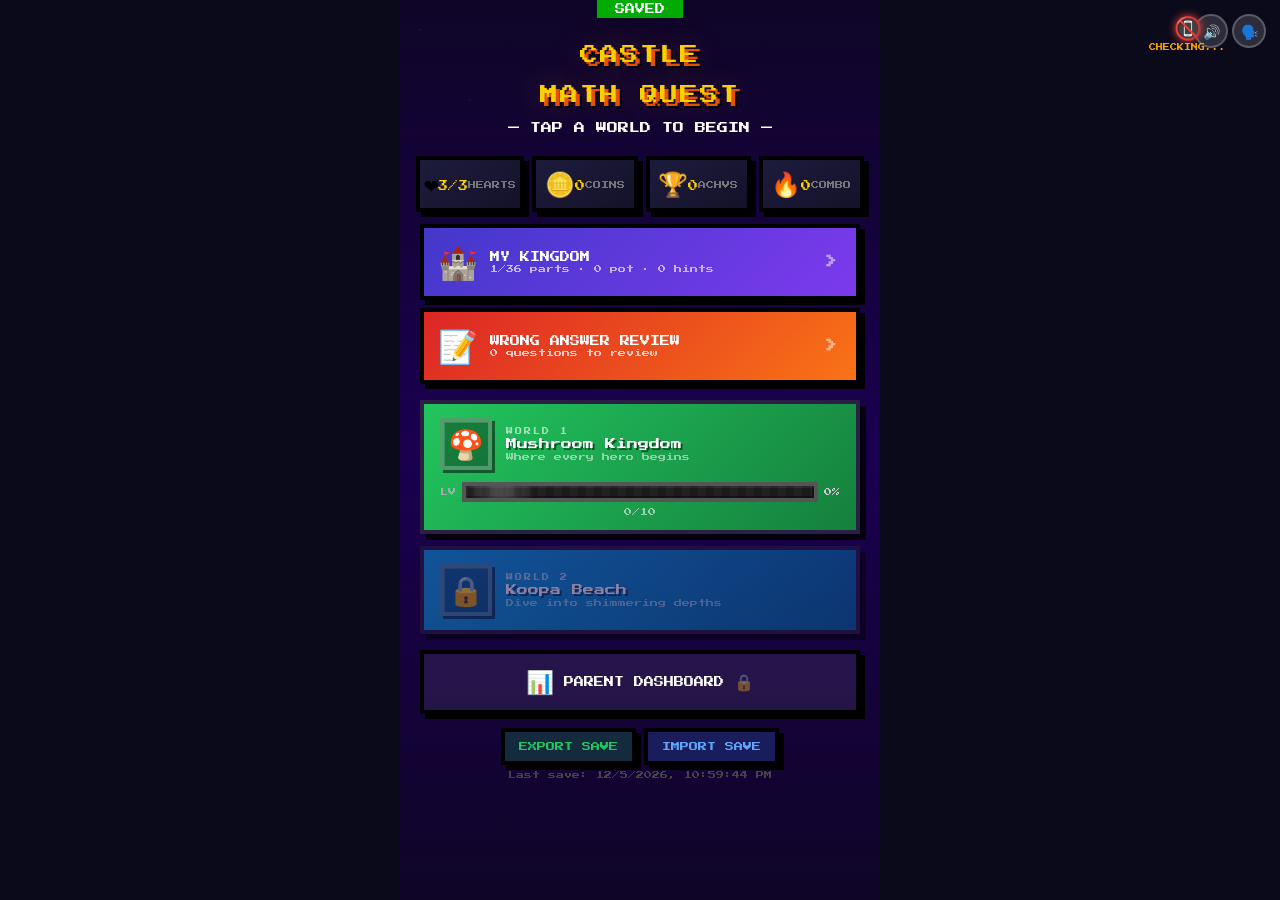
==== index_bundled.html @ dafb64fa "Add files via upload" ====
<!DOCTYPE html>
<html lang="en">
<head>
<meta charset="UTF-8">
<meta name="viewport" content="width=device-width,initial-scale=1.0,maximum-scale=1.0,user-scalable=no">
<title>Castle Math Quest</title>
<link rel="preconnect" href="https://fonts.googleapis.com">
<link rel="preconnect" href="https://fonts.gstatic.com" crossorigin>
<link href="https://fonts.googleapis.com/css2?family=Press+Start+2P&display=swap" rel="stylesheet">
<style>
*,*::before,*::after{box-sizing:border-box;margin:0;padding:0}
:root{--gold:#FBD000;--red:#E52521;--green:#43B047;--blue:#3B82F6;--purple:#7C3AED;--px:'Press Start 2P','Courier New',Courier,monospace;}
*{-webkit-font-smoothing:none;-moz-osx-font-smoothing:unset;font-smooth:never;text-rendering:optimizeSpeed;}
html,body{width:100%;height:100%;overflow:hidden;background:#0a0a1a;font-family:var(--px);}
#app{width:100%;height:100%;max-width:480px;margin:0 auto;position:relative;overflow:hidden;background:#0a0a1a;}
@keyframes titleGlow{0%,100%{text-shadow:3px 3px 0 #E65100,5px 5px 0 #000,0 0 20px rgba(251,208,0,.2)}50%{text-shadow:3px 3px 0 #E65100,5px 5px 0 #000,0 0 40px rgba(251,208,0,.5)}}
.scr{display:none;position:absolute;inset:0;flex-direction:column;overflow-y:auto;overflow-x:hidden;transition:opacity .25s ease;}
.scr.on{display:flex;animation:fadeIn .25s ease;}
@keyframes fadeIn{from{opacity:0;transform:translateY(6px)}to{opacity:1;transform:translateY(0)}}
.pb{cursor:pointer;border:3px solid #000;box-shadow:4px 4px 0 #000;transition:transform .07s,box-shadow .07s,filter .15s;user-select:none;outline:none;-webkit-tap-highlight-color:transparent;display:inline-flex;align-items:center;justify-content:center;border-radius:4px;}
.pb:hover{filter:brightness(1.15);}
.pb:active{transform:translate(3px,3px);box-shadow:1px 1px 0 #000;filter:brightness(0.9);}
.wb0{background:linear-gradient(180deg,#56A8E5 0%,#7EC8A4 45%,#4DB36A 70%,#2E7D32 100%);}
.wb1{background:linear-gradient(180deg,#0077B6 0%,#00B4D8 40%,#48CAE4 65%,#1A5276 100%);}
.wb2{background:linear-gradient(180deg,#1a0000 0%,#7B0E00 35%,#CC3300 60%,#FF6600 85%,#1a0a00 100%);}
.wb3{background:linear-gradient(180deg,#E0F4FF 0%,#B3D9FF 40%,#8EC6FF 70%,#1A3A5C 100%);}
.wb4{background:linear-gradient(180deg,#F0F9FF 0%,#87CEEB 30%,#E0F4FF 60%,#B3D9FF 85%,#2A6A9A 100%);}
.wb5{background:linear-gradient(180deg,#050010 0%,#1a0050 30%,#3d0080 60%,#0d0020 100%);}
.wb6{background:linear-gradient(180deg,#001a00 0%,#003300 40%,#005500 70%,#001a00 100%);}
.wb7{background:linear-gradient(180deg,#1a0a00 0%,#3d1500 40%,#7a3000 70%,#1a0a00 100%);}
.wb8{background:linear-gradient(180deg,#00001a 0%,#000033 40%,#000066 70%,#00001a 100%);}
.wb-dark{background:linear-gradient(180deg,#0F0527,#1a0050,#0F0527);}
.wb-dark::before{content:'';position:absolute;inset:0;background-image:radial-gradient(1px 1px at 20px 30px,rgba(255,255,255,.15),transparent),radial-gradient(1px 1px at 40px 70px,rgba(255,255,255,.1),transparent),radial-gradient(1px 1px at 50px 160px,rgba(255,255,255,.12),transparent),radial-gradient(1px 1px at 90px 40px,rgba(255,255,255,.08),transparent),radial-gradient(1px 1px at 130px 80px,rgba(255,255,255,.1),transparent),radial-gradient(1px 1px at 160px 120px,rgba(255,255,255,.15),transparent),radial-gradient(2px 2px at 70px 100px,rgba(251,208,0,.08),transparent);pointer-events:none;z-index:0;}
.wb-boss{background:linear-gradient(180deg,#0d0000,#3d0000,#7a0000,#0d0000);animation:bossPulse 1.5s ease-in-out infinite;}
@keyframes bossPulse{0%,100%{box-shadow:inset 0 0 60px rgba(200,0,0,.15)}50%{box-shadow:inset 0 0 120px rgba(255,0,0,.35),inset 0 0 200px rgba(100,0,0,.2)}}
@keyframes bossShake{0%,100%{transform:translateX(0)}25%{transform:translateX(-4px) translateY(2px)}50%{transform:translateX(4px) translateY(-2px)}75%{transform:translateX(-2px) translateY(1px)}}
@keyframes bossHitRecoil{0%{transform:translateX(0) scale(1);filter:drop-shadow(3px 3px 0 #000)}15%{transform:translateX(-18px) scale(1.15);filter:drop-shadow(3px 3px 0 #000) brightness(3)}40%{transform:translateX(10px) scale(.9);filter:drop-shadow(3px 3px 0 #000) brightness(1.5)}60%{transform:translateX(-4px) scale(1.05);filter:drop-shadow(3px 3px 0 #000)}100%{transform:translateX(0) scale(1);filter:drop-shadow(3px 3px 0 #000)}}
@keyframes bossHitFlash{0%{background:rgba(255,60,60,.7)}100%{background:transparent}}
@keyframes bossDefeated{0%{transform:scale(1) rotate(0);opacity:1}30%{transform:scale(1.3) rotate(-10deg);opacity:1;filter:brightness(3)}60%{transform:scale(0.6) rotate(20deg);opacity:.6}100%{transform:scale(0) rotate(60deg);opacity:0}}
@keyframes bossExplode{0%{transform:scale(1);opacity:1}50%{transform:scale(2);opacity:.5}100%{transform:scale(3);opacity:0}}
.hud{background:linear-gradient(180deg,rgba(0,0,0,.97),rgba(0,0,0,.9));border-bottom:3px solid rgba(255,255,255,.1);padding:12px 16px;display:flex;align-items:center;gap:10px;flex-shrink:0;position:sticky;top:0;z-index:100;backdrop-filter:blur(8px);box-shadow:0 4px 16px rgba(0,0,0,.5);}
.coin-orb{width:22px;height:22px;border-radius:50%;flex-shrink:0;background:radial-gradient(circle at 35% 35%,#FFE57A,#FBD000 60%,#E65100);border:2px solid #E65100;box-shadow:2px 2px 0 #000,0 0 8px rgba(251,208,0,.3);}
.q-card{background:linear-gradient(145deg,#FFD54F,#FBD000,#F9A825);border:4px solid #E65100;box-shadow:6px 6px 0 #000,inset 3px 3px 0 rgba(255,255,255,.4),0 0 20px rgba(251,208,0,.15);border-radius:12px;padding:20px 16px;position:relative;width:100%;transition:transform .2s,opacity .2s;}
.q-card.card-enter{animation:cardIn .25s ease;}
@keyframes cardIn{from{opacity:0;transform:scale(.9) translateY(10px)}to{opacity:1;transform:scale(1) translateY(0)}}
.choice-btn{border-radius:10px;border:3px solid #000;box-shadow:5px 5px 0 #000;font-family:var(--px);font-size:16px;color:#fff;text-shadow:2px 2px 0 rgba(0,0,0,.5);padding:18px 8px;cursor:pointer;transition:transform .07s,box-shadow .07s,filter .15s,opacity .15s;-webkit-tap-highlight-color:transparent;outline:none;width:100%;opacity:0;animation:choiceIn .2s ease forwards;}
@keyframes choiceIn{from{opacity:0;transform:translateY(8px)}to{opacity:1;transform:translateY(0)}}
.choice-btn:hover{filter:brightness(1.15);}
.choice-btn:active{transform:translate(3px,3px);box-shadow:2px 2px 0 #000;}
.choice-btn.ok{background:#43B047!important;border-color:#2E7D32!important;}
.choice-btn.ng{background:#E52521!important;border-color:#B71C1C!important;}
.choice-btn.hint-out{opacity:.25;pointer-events:none;}
.prog-track{height:16px;background:#222;border:3px solid #444;border-radius:3px;overflow:hidden;}
.prog-fill{height:100%;background:linear-gradient(90deg,#FBD000,#FFD54F);transition:width .4s ease;}
.lv-card{border-radius:14px;padding:14px 8px;border:3px solid rgba(0,0,0,.4);box-shadow:4px 4px 0 rgba(0,0,0,.7),inset 1px 1px 0 rgba(255,255,255,.08);cursor:pointer;display:flex;flex-direction:column;align-items:center;text-align:center;gap:5px;min-height:120px;justify-content:center;transition:transform .08s,box-shadow .08s,filter .15s;user-select:none;-webkit-tap-highlight-color:transparent;}
.lv-card:hover:not(.lv-locked){filter:brightness(1.1);}
.lv-card:active:not(.lv-locked){transform:translate(3px,3px);box-shadow:1px 1px 0 rgba(0,0,0,.7);}
.lv-card.lv-locked{cursor:default;opacity:.5;}
.lv-card.lv-current{animation:pulse-lv 1.1s ease-in-out infinite;}
@keyframes pulse-lv{0%,100%{box-shadow:4px 4px 0 rgba(0,0,0,.7)}50%{box-shadow:4px 4px 0 rgba(0,0,0,.7),0 0 0 5px rgba(255,255,255,.25)}}
.toast{position:fixed;bottom:100px;left:50%;transform:translateX(-50%) translateY(16px);background:rgba(10,10,30,.95);color:var(--gold);font-size:12px;padding:10px 18px;border-radius:10px;border:2px solid var(--gold);box-shadow:4px 4px 0 rgba(0,0,0,.5),0 0 16px rgba(251,208,0,.1);opacity:0;transition:opacity .2s,transform .2s;z-index:500;text-align:center;max-width:300px;white-space:pre-line;pointer-events:none;backdrop-filter:blur(8px);}
.toast.show{opacity:1;transform:translateX(-50%) translateY(0);}
@keyframes cpop{0%{opacity:1;transform:translateY(0) scale(.5)}60%{opacity:1;transform:translateY(-36px) scale(1.2)}100%{opacity:0;transform:translateY(-64px) scale(.8)}}
.cpop{position:fixed;pointer-events:none;z-index:600;font-family:var(--px);font-size:14px;color:var(--gold);text-shadow:2px 2px 0 #000;animation:cpop .9s ease-out forwards;}
@keyframes bounce{0%,100%{transform:translateY(0)}50%{transform:translateY(-8px)}}
@keyframes blink{0%,100%{opacity:1}50%{opacity:0}}
@keyframes spin{to{transform:rotate(360deg)}}
@keyframes fadeUp{from{opacity:0;transform:translateY(12px)}to{opacity:1;transform:translateY(0)}}
@keyframes conffall{0%{transform:translate(0,0) rotate(0);opacity:1}100%{transform:translate(var(--dx),var(--dy)) rotate(var(--rot));opacity:0}}
.confetti{position:fixed;pointer-events:none;z-index:700;font-size:20px;animation:conffall 1.6s ease-out forwards;}
.bounce{animation:bounce 1s ease-in-out infinite;}
.blink{animation:blink 1s step-start infinite;}
.num-display{font-size:20px;color:#1e1b4b;font-family:var(--px);background:#fff;border-radius:7px;padding:7px 13px;border:3px solid #e0e7ff;box-shadow:inset 2px 2px 0 rgba(0,0,0,.07);display:inline-block;min-width:44px;text-align:center;}
.op-sign{font-size:20px;color:#7c3aed;font-family:var(--px);}
.eq-row{display:flex;align-items:center;justify-content:center;gap:8px;flex-wrap:wrap;}
.blank-box{font-size:20px;color:#a855f7;font-family:var(--px);background:#f3e8ff;border-radius:7px;padding:7px 13px;border:3px dashed #a855f7;display:inline-block;min-width:54px;text-align:center;}
#fire-overlay{position:fixed;inset:0;pointer-events:none;z-index:6;overflow:hidden;}
.fp{position:absolute;font-size:var(--sz);animation:fire-rise var(--dur) ease-out var(--del) infinite;pointer-events:none;}
@keyframes fire-rise{0%{transform:translateY(0) scale(1);opacity:.9}100%{transform:translateY(-60px) scale(.3);opacity:0}}
@keyframes ach-glow{0%,100%{box-shadow:0 8px 32px rgba(0,0,0,.5),0 0 20px var(--ac)}50%{box-shadow:0 8px 32px rgba(0,0,0,.5),0 0 45px var(--ac)}}
.ach-card{display:flex;align-items:center;gap:14px;padding:16px;border-radius:16px;border:3px solid var(--ac);animation:ach-glow 1.2s ease-in-out infinite;backdrop-filter:blur(4px);}
.sheet{background:linear-gradient(180deg,#1a1a2e,#0f0f1e);border-radius:22px 22px 0 0;border-top:3px solid #4f46e5;position:fixed;bottom:0;left:50%;transform:translateX(-50%);width:100%;max-width:480px;z-index:400;box-shadow:0 -8px 32px rgba(0,0,0,.8),0 0 60px rgba(79,70,229,.1);transition:transform .3s ease;max-height:82vh;display:flex;flex-direction:column;}
.sheet.off{transform:translateX(-50%) translateY(100%);}
.overlay{position:fixed;inset:0;background:rgba(0,0,0,.6);z-index:399;display:none;}
.overlay.on{display:block;}
::-webkit-scrollbar{width:4px}::-webkit-scrollbar-thumb{background:rgba(255,255,255,.15);border-radius:2px}
.topic-toggle{width:48px;height:26px;border-radius:13px;position:relative;cursor:pointer;transition:background .2s;flex-shrink:0;}
.topic-toggle-knob{width:22px;height:22px;background:#fff;border-radius:50%;position:absolute;top:2px;transition:left .2s;box-shadow:0 1px 4px rgba(0,0,0,.3);}
.shop-item{background:rgba(255,255,255,.04);border:2px solid #333;border-radius:14px;padding:14px 10px;display:flex;flex-direction:column;align-items:center;text-align:center;gap:6px;cursor:pointer;transition:border-color .15s,box-shadow .2s,transform .1s;}
.shop-item:hover{border-color:#FBD000;box-shadow:0 0 12px rgba(251,208,0,.15);transform:translateY(-2px);}
.shop-item.owned{border-color:#22c55e;background:rgba(34,197,94,.08);box-shadow:0 0 8px rgba(34,197,94,.15);}
.shop-item.shop-epic{border-color:rgba(168,85,247,.4);box-shadow:0 0 12px rgba(168,85,247,.2);}
.shop-item.shop-epic:hover{border-color:#a855f7;box-shadow:0 0 20px rgba(168,85,247,.35),0 0 40px rgba(168,85,247,.1);}
.shop-item.shop-legendary{border-color:rgba(251,191,36,.4);box-shadow:0 0 12px rgba(251,191,36,.2);animation:legendaryGlow 2s ease-in-out infinite;}
.shop-item.shop-legendary:hover{border-color:#fbbf24;box-shadow:0 0 24px rgba(251,191,36,.4),0 0 48px rgba(251,191,36,.15);}
@keyframes legendaryGlow{0%,100%{box-shadow:0 0 12px rgba(251,191,36,.2)}50%{box-shadow:0 0 20px rgba(251,191,36,.35),0 0 40px rgba(251,191,36,.1)}}
.regen-pill{display:inline-flex;align-items:center;gap:4px;background:rgba(239,68,68,.2);border:2px solid #f87171;border-radius:20px;padding:3px 8px;font-size:10px;color:#f87171;}
#practice-modal{position:fixed;inset:0;z-index:800;display:none;align-items:center;justify-content:center;padding:16px;background:rgba(0,0,0,.85);}
#practice-modal.on{display:flex;}
#practice-box{background:linear-gradient(180deg,#1a1a2e,#0f0f1e);border:3px solid #4f46e5;border-radius:20px;width:100%;max-width:440px;max-height:90vh;overflow-y:auto;padding:20px;}
/* Castle grid */
.castle-row{display:flex;width:100%;}
.castle-cell{display:flex;align-items:center;justify-content:center;font-size:1.1rem;border-right:1px solid rgba(0,0,0,.3);border-bottom:1px solid rgba(0,0,0,.3);position:relative;overflow:hidden;transition:background .4s,opacity .4s;}
/* ===== SUPER MARIO 3 PIXEL ART OVERHAUL ===== */
canvas{image-rendering:pixelated;image-rendering:crisp-edges;}
/* ALL corners SQUARE - no rounded anything */
.pb,.choice-btn,.lv-card,.toast,.sheet,.shop-item,.ach-card,.prog-track,.prog-fill,
#practice-box,.regen-pill,.hint-btn,.crystal-btn,.cq-input,.cq-select,.save-bar,
.num-display,.blank-box,#import-area{border-radius:0!important;}
/* Pixel buttons - thick borders, hard shadows */
.pb{border:4px solid #000!important;box-shadow:5px 5px 0 #000!important;font-family:var(--px)!important;}
.pb:active{transform:translate(4px,4px)!important;box-shadow:1px 1px 0 #000!important;}
/* HUD - NES style status bar */
.hud{padding:12px 16px!important;gap:10px!important;border-bottom:5px solid #333!important;box-shadow:0 5px 0 #000!important;backdrop-filter:none!important;}
/* Coin - golden pixel coin */
.coin-orb{width:24px!important;height:24px!important;border-radius:50%!important;border:3px solid #B71C1C!important;box-shadow:2px 2px 0 #000!important;background:linear-gradient(135deg,#FFE57A,#FBD000 40%,#FFA000)!important;}
/* Question card - Mario ? block */
.q-card{border-image:repeating-linear-gradient(90deg,#E65100 0 4px,transparent 4px 8px) 4!important;border-radius:0!important;box-shadow:8px 8px 0 #000,inset 4px 4px 0 rgba(255,255,255,.5),0 0 0 4px #B71C1C,0 0 30px rgba(251,208,0,.2)!important;}
/* Choice buttons - chunky pixel */
.choice-btn{font-size:14px!important;padding:16px 8px!important;border:4px solid #000!important;box-shadow:5px 5px 0 #000!important;text-shadow:2px 2px 0 rgba(0,0,0,.6)!important;}
/* Progress bar - segmented pixel */
.prog-track{border:4px solid #555!important;background:repeating-linear-gradient(90deg,#1a1a1a 0 8px,#222 8px 16px)!important;height:20px!important;position:relative!important;box-shadow:inset 2px 2px 0 rgba(255,255,255,.06),inset -2px -2px 0 rgba(0,0,0,.4)!important;}
.prog-fill{background:repeating-linear-gradient(90deg,#FBD000 0 4px,#E6B800 4px 6px,#FBD000 6px 10px,#C69300 10px 12px)!important;transition:width .4s steps(10)!important;position:relative!important;box-shadow:inset 0 -3px 0 rgba(0,0,0,.3),inset 0 3px 0 rgba(255,255,255,.25)!important;}
.prog-fill::after{content:'';position:absolute;top:0;left:0;right:0;height:40%;background:linear-gradient(180deg,rgba(255,255,255,.35),transparent);pointer-events:none;}
@keyframes progShine{0%{left:-30%}100%{left:130%}}
.prog-track::after{content:'';position:absolute;top:0;width:20%;height:100%;background:linear-gradient(90deg,transparent,rgba(255,255,255,.2),transparent);animation:progShine 2s ease-in-out infinite;pointer-events:none;z-index:2;}
/* Level cards - big pixel blocks */
.lv-card{min-height:160px!important;font-size:x-large!important;border:4px solid rgba(0,0,0,.6)!important;box-shadow:6px 6px 0 rgba(0,0,0,.8)!important;}
/* Toast - pixel block notification */
.toast{border:4px solid var(--gold)!important;box-shadow:5px 5px 0 #000!important;backdrop-filter:none!important;font-size:10px!important;}
/* Number/blank displays */
.num-display{font-size:18px!important;padding:8px 12px!important;min-width:48px!important;border:3px solid #333!important;box-shadow:3px 3px 0 rgba(0,0,0,.15)!important;}
.op-sign{font-size:18px!important;}
.blank-box{font-size:18px!important;padding:8px 12px!important;min-width:56px!important;border:3px dashed #a855f7!important;box-shadow:3px 3px 0 rgba(0,0,0,.15)!important;}
/* Shop items - pixel block */
.shop-item{border:3px solid #444!important;box-shadow:4px 4px 0 #000!important;}
.shop-item.owned{border-color:#22c55e!important;}
.shop-item.shop-epic{border-color:#a855f7!important;}
.shop-item.shop-legendary{border-color:#fbbf24!important;}
/* Achievement cards */
.ach-card{border:4px solid var(--ac)!important;box-shadow:5px 5px 0 #000!important;}
/* Sheet panel */
.sheet{border-top:5px solid #4f46e5!important;box-shadow:0 -8px 0 #000!important;}
/* Input fields */
.cq-input,.cq-select{border:3px solid #333!important;font-family:var(--px)!important;font-size:14px!important;}
/* Small utility buttons */
.hint-btn{border:3px solid #a855f7!important;box-shadow:3px 3px 0 #000!important;}
.crystal-btn{border:3px solid #38bdf8!important;box-shadow:3px 3px 0 #000!important;}
.regen-pill{border:3px solid #f87171!important;box-shadow:3px 3px 0 #000!important;}
/* Practice modal */
#practice-box{border:4px solid #4f46e5!important;box-shadow:8px 8px 0 #000!important;}
/* HUD fonts */
#g-coins{font-size:14px!important;}
#g-lname,#g-qnum,#g-world{font-size:9px!important;}
/* Boss name */
#boss-name{font-size:12px!important;}
/* Pixel scanlines */
.pixel-scanlines::after{background:repeating-linear-gradient(0deg,transparent,transparent 2px,rgba(0,0,0,.05) 2px,rgba(0,0,0,.05) 4px)!important;}
/* Pixel border utility */
.pixel-border{border:5px solid #000;box-shadow:8px 8px 0 #000;border-radius:0;}
/* Mario 3 animations */
@keyframes coinSpin{0%{transform:scaleX(1)}25%{transform:scaleX(.2)}50%{transform:scaleX(1)}75%{transform:scaleX(.2)}100%{transform:scaleX(1)}}
@keyframes blockBump{0%,100%{transform:translateY(0)}50%{transform:translateY(-12px)}}
@keyframes starRotate{0%{transform:rotate(0)}100%{transform:rotate(360deg)}}
@keyframes pixelBob{0%,100%{transform:translateY(0)}50%{transform:translateY(-8px)}}
@keyframes goombaWalk{0%,100%{transform:translateX(0)}50%{transform:translateX(8px)}}
@keyframes shellSpin{0%{transform:rotate(0)}100%{transform:rotate(720deg)}}
/* Mario 3 style pixel panel */
.pixel-panel{background:linear-gradient(180deg,#2a2a3a,#1a1a2a);border:5px solid #000;box-shadow:8px 8px 0 #000,0 0 0 3px #555;position:relative;}
.pixel-panel::before{content:'';position:absolute;inset:0;background:repeating-linear-gradient(0deg,transparent,transparent 3px,rgba(0,0,0,.06) 3px,rgba(0,0,0,.06) 6px);pointer-events:none;z-index:1;}
/* Mario 3 big pixel button */
.pixel-btn-big{font-family:var(--px);font-size:16px!important;padding:16px 28px!important;border:5px solid #000!important;box-shadow:7px 7px 0 #000!important;text-shadow:3px 3px 0 rgba(0,0,0,.6)!important;border-radius:0!important;cursor:pointer;transition:transform .07s,box-shadow .07s;display:inline-flex;align-items:center;justify-content:center;}
.pixel-btn-big:active{transform:translate(4px,4px)!important;box-shadow:3px 3px 0 #000!important;}
/* CRT glow for dark screens */
.crt-glow{text-shadow:0 0 8px currentColor,0 0 16px currentColor;}
.castle-cell:last-child{border-right:none;}
.castle-cell .c-lbl{position:absolute;bottom:1px;left:0;right:0;text-align:center;font-size:7px;color:rgba(255,255,255,.5);font-family:var(--px);}
@keyframes castlebuild{0%{transform:scale(1.3);opacity:0}100%{transform:scale(1);opacity:1}}
.castle-cell.just-built{animation:castlebuild .4s ease-out forwards;}
.hint-btn{background:rgba(168,85,247,.3);border:2px solid #a855f7;border-radius:20px;padding:5px 14px;font-size:9px;color:#e9d5ff;cursor:pointer;font-family:var(--px);}
.crystal-btn{background:rgba(56,189,248,.3);border:2px solid #38bdf8;border-radius:20px;padding:5px 14px;font-size:9px;color:#e0f2fe;cursor:pointer;font-family:var(--px);}
/* Save indicator */
.save-bar{position:fixed;top:0;left:50%;transform:translateX(-50%);background:rgba(0,200,0,.85);color:#fff;font-size:10px;padding:4px 18px;border-radius:0 0 10px 10px;z-index:999;transition:opacity .5s;font-family:var(--px);pointer-events:none;max-width:480px;}
.save-bar.fade{opacity:0;}
/* Construction animation */
@keyframes brickDrop{0%{transform:translateY(-30px) scale(1.3);opacity:0}60%{transform:translateY(3px) scale(.95);opacity:1}100%{transform:translateY(0) scale(1);opacity:1}}
@keyframes hammerHit{0%,100%{transform:rotate(0)}25%{transform:rotate(-30deg)}50%{transform:rotate(15deg)}75%{transform:rotate(-5deg)}}
@keyframes sparkle{0%{opacity:1;transform:scale(1) translate(0,0)}100%{opacity:0;transform:scale(0) translate(var(--sx),var(--sy))}}
.build-particle{position:absolute;pointer-events:none;z-index:50;animation:sparkle .6s ease-out forwards;}
.build-anim-cell{animation:brickDrop .5s ease-out forwards;}
@keyframes buildPulse{0%,100%{box-shadow:0 0 0 0 rgba(251,208,0,.4)}50%{box-shadow:0 0 12px 4px rgba(251,208,0,.7)}}
@keyframes buildHammer{0%,100%{transform:rotate(0) scale(1)}20%{transform:rotate(-25deg) scale(1.1)}50%{transform:rotate(15deg) scale(.95)}80%{transform:rotate(-5deg) scale(1.02)}}
.build-hammer{animation:hammerHit .3s ease-in-out;display:inline-block;}
/* Custom question editor */
.cq-input{width:100%;padding:10px 12px;border:2px solid #e2e8f0;border-radius:8px;font-size:13px;color:#1e293b;font-family:system-ui;margin-bottom:8px;box-sizing:border-box;}
.cq-select{padding:8px 12px;border:2px solid #e2e8f0;border-radius:8px;font-size:13px;color:#1e293b;margin-bottom:8px;}
</style>
</style>
</head>
<body>
<div id="app">
<!-- HOME -->
<div id="s-home" class="scr wb-dark" style="padding-bottom:80px;">
  <div style="position:relative;z-index:10;padding:36px 16px 20px;">
    <div style="text-align:center;margin-bottom:22px;position:relative;">
      <div style="font-size:18px;color:var(--gold);text-shadow:4px 4px 0 #E65100,6px 6px 0 #000,0 0 30px rgba(251,208,0,.3);line-height:2.2;letter-spacing:2px;animation:titleGlow 3s ease-in-out infinite;">CASTLE<br>MATH QUEST</div>
      <div class="blink" style="font-size:11px;color:#fff;margin-top:8px;">— TAP A WORLD TO BEGIN —</div>
    </div>
    <div id="home-stats" style="display:grid;grid-template-columns:repeat(4,1fr);gap:8px;margin-bottom:10px;"></div>
    <div id="home-regen-bar" style="margin-bottom:12px;"></div>
    <div style="max-width:440px;margin:0 auto;">
    <div id="btn-kingdom" class="pb" style="background:linear-gradient(135deg,#4338ca,#7c3aed);border-radius:0;padding:14px;display:flex;align-items:center;gap:12px;margin-bottom:8px;box-shadow:6px 6px 0 #000,0 0 24px rgba(124,58,237,.2);">
      <div style="font-size:2rem;">🏰</div>
      <div style="flex:1;"><div style="font-size:10px;color:#fff;">MY KINGDOM</div><div id="k-sub" style="font-size:8px;color:#c4b5fd;margin-top:3px;"></div></div>
      <div id="k-notify" style="display:none;width:12px;height:12px;background:#00ff88;border-radius:50%;box-shadow:0 0 8px #00ff88;animation:bounce 1s ease infinite;"></div>
      <div style="font-size:18px;color:rgba(255,255,255,.5);">›</div>
    </div>
    <div id="btn-review" class="pb" style="background:linear-gradient(135deg,#dc2626,#f97316);border-radius:0;padding:14px;display:flex;align-items:center;gap:12px;margin-bottom:16px;box-shadow:6px 6px 0 #000,0 0 24px rgba(220,38,38,.2);">
      <div style="font-size:2rem;">📝</div>
      <div style="flex:1;"><div style="font-size:10px;color:#fff;">WRONG ANSWER REVIEW</div><div id="r-sub" style="font-size:8px;color:#fecaca;margin-top:3px;"></div></div>
      <div style="font-size:18px;color:rgba(255,255,255,.5);">›</div>
    </div>
    </div>
    <div id="world-list" style="display:flex;flex-direction:column;gap:12px;max-width:440px;margin:0 auto;"></div>
    <div id="btn-parent" class="pb" style="background:rgba(255,255,255,.07);border-color:rgba(255,255,255,.15);border-radius:0;padding:14px;display:flex;align-items:center;justify-content:center;gap:10px;margin-top:16px;max-width:440px;margin-left:auto;margin-right:auto;">
      <span style="font-size:1.4rem;">📊</span><span style="font-size:10px;color:#fff;">PARENT DASHBOARD</span><span style="opacity:.4;font-size:1rem;">🔒</span>
    </div>
    <div id="home-aud" style="position:fixed;top:14px;right:14px;z-index:200;"></div>
    <div id="home-net" style="position:fixed;top:14px;right:54px;z-index:200;display:flex;flex-direction:column;align-items:center;"></div>
    <div id="save-indicator" class="save-bar" style="opacity:0;">SAVED</div>
    <div style="margin-top:14px;display:flex;gap:8px;justify-content:center;">
      <div id="btn-save-export" class="pb" style="background:rgba(34,197,94,.2);border-color:rgba(34,197,94,.4);border-radius:8px;padding:10px 14px;font-size:9px;color:#22c55e;">EXPORT SAVE</div>
      <div id="btn-save-import" class="pb" style="background:rgba(59,130,246,.2);border-color:rgba(59,130,246,.4);border-radius:8px;padding:10px 14px;font-size:9px;color:#60a5fa;">IMPORT SAVE</div>
    </div>
    <div id="save-time" style="text-align:center;font-size:8px;color:#444;margin-top:6px;"></div>
    <textarea id="import-area" style="display:none;width:100%;height:80px;background:#111;color:#0f0;border:2px solid #333;border-radius:8px;padding:8px;font-size:10px;margin-top:8px;font-family:monospace;" placeholder="Paste save data here..."></textarea>
    <div id="import-confirm" style="display:none;margin-top:6px;text-align:center;">
      <div id="btn-do-import" class="pb" style="background:#22c55e;border-radius:8px;padding:10px 18px;font-size:10px;color:#fff;display:inline-block;">CONFIRM IMPORT</div>
      <div id="btn-cancel-import" class="pb" style="background:#666;border-radius:8px;padding:10px 18px;font-size:10px;color:#fff;display:inline-block;margin-left:8px;">CANCEL</div>
    </div>
  </div>
</div>
<!-- REVIEW -->
<div id="s-review" class="scr" style="background:linear-gradient(180deg,#1a0000,#3d0000 30%,#1a0000);">
  <div style="padding:40px 14px 10px;flex-shrink:0;">
    <div style="display:flex;align-items:center;gap:12px;margin-bottom:12px;">
      <div id="btn-rev-back" class="pb" style="width:44px;height:44px;background:rgba(255,255,255,.15);border-color:rgba(255,255,255,.25);border-radius:50%;font-size:22px;color:#fff;flex-shrink:0;">‹</div>
      <div style="flex:1;"><div style="font-size:12px;color:#f87171;">WRONG ANSWER REVIEW</div><div id="rev-sub" style="font-size:13px;color:rgba(255,255,255,.55);margin-top:3px;"></div></div>
      <div id="rev-aud" style="flex-shrink:0;"></div>
    </div>
    <div id="rev-progress" style="display:flex;gap:4px;margin-bottom:10px;flex-wrap:wrap;justify-content:center;"></div>
  </div>
  <div style="flex:1;display:flex;flex-direction:column;align-items:center;justify-content:center;padding:0 14px 14px;gap:12px;overflow:hidden;">
    <div id="rev-card" class="q-card" style="max-width:380px;min-height:130px;display:flex;flex-direction:column;align-items:center;justify-content:center;text-align:center;">
      <div id="rev-icon" style="margin-bottom:6px;"></div>
      <div id="rev-body"></div>
    </div>
    <div id="rev-choices" style="display:grid;grid-template-columns:1fr 1fr;gap:10px;width:100%;max-width:380px;"></div>
    <div id="rev-toast" class="toast"></div>
  </div>
</div>
<!-- REGION -->
<div id="s-region" class="scr">
  <div id="map-hdr" style="position:sticky;top:0;z-index:30;background:rgba(0,0,0,.88);backdrop-filter:blur(8px);border-bottom:4px solid rgba(255,255,255,.12);flex-shrink:0;padding:40px 14px 14px;">
    <div style="display:flex;align-items:center;gap:12px;margin-bottom:12px;">
      <div id="btn-map-back" class="pb" style="width:50px;height:50px;background:rgba(255,255,255,.15);border-color:rgba(255,255,255,.25);border-radius:4px;font-size:26px;color:#fff;flex-shrink:0;">‹</div>
      <div style="flex:1;min-width:0;"><div id="map-wname" style="font-size:16px;color:#fff;text-shadow:3px 3px 0 #000;"></div><div id="map-wsub" style="font-size:12px;color:rgba(255,255,255,.55);margin-top:3px;"></div></div>
      <div id="map-badge-icon" style="font-size:4rem;flex-shrink:0;"></div>
      <div id="map-bag-btn" class="pb" style="width:44px;height:44px;background:rgba(255,255,255,.1);border:2px solid rgba(255,255,255,.2);border-radius:8px;font-size:20px;display:flex;align-items:center;justify-content:center;cursor:pointer;position:relative;flex-shrink:0;">🎒<span id="map-bag-count" style="position:absolute;top:-4px;right:-4px;background:#dc2626;color:#fff;font-size:9px;border-radius:8px;padding:1px 5px;font-family:var(--px);display:none;"></span></div>
      <div id="map-aud" style="flex-shrink:0;"></div>
    </div>
    <div id="map-stat-row" style="display:grid;grid-template-columns:repeat(3,1fr);gap:8px;"></div>
  </div>
  <div id="region-map-wrap" style="flex:1;position:relative;z-index:10;overflow:hidden;">
    <canvas id="region-map-canvas" style="width:100%;height:100%;"></canvas>
    <div id="region-map-info" style="position:absolute;bottom:0;left:0;right:0;z-index:10;background:linear-gradient(transparent,rgba(0,0,0,.95) 30%);padding:20px 16px 14px;display:none;">
      <div style="display:flex;align-items:center;gap:12px;">
        <div id="rmi-icon" style="font-size:3.5rem;flex-shrink:0;"></div>
        <div style="flex:1;">
          <div id="rmi-name" style="font-size:16px;color:#fff;font-family:var(--px);text-shadow:2px 2px 0 #000;"></div>
          <div id="rmi-stars" style="margin-top:4px;"></div>
        </div>
        <div id="rmi-btn" class="pb" style="background:linear-gradient(135deg,#f59e0b,#d97706);border-radius:4px;padding:14px 22px;font-size:14px;color:#fff;text-shadow:2px 2px 0 rgba(0,0,0,.5);border-width:3px;box-shadow:4px 4px 0 #000;">PLAY</div>
      </div>
    </div>
  </div>
</div>
<!-- GAME -->
<div id="s-game" class="scr">
  <div id="fire-overlay"></div>
  <div class="hud">
    <div id="g-world" style="font-size:9px;color:#aaa;line-height:1.7;min-width:50px;"></div>
    <div style="display:flex;align-items:center;gap:6px;"><div class="coin-orb bounce"></div><div id="g-coins" style="font-size:14px;color:var(--gold);text-shadow:2px 2px 0 #000;"></div></div>
    <div id="g-lives" style="display:flex;gap:5px;align-items:center;"></div>
    <div id="g-regen" class="regen-pill" style="display:none;"></div>
    <div id="g-combo" style="display:none;font-size:12px;padding:4px 12px;border-radius:4px;border:3px solid #f97316;background:rgba(249,115,22,.2);color:#fed7aa;font-family:var(--px);text-shadow:1px 1px 0 #000;"></div>
    <div style="flex:1;"></div>
    <div id="g-hint-btn" style="display:none;"></div>
    <div id="g-aud"></div>
  </div>
  <div id="g-band" style="padding:10px 16px;display:flex;align-items:center;gap:14px;flex-shrink:0;">
    <div id="g-lname" style="font-size:9px;color:#fff;flex:1;text-shadow:2px 2px 0 #000;"></div>
    <div class="prog-track" style="width:100px;height:16px;"><div id="g-prog" class="prog-fill" style="width:0%;"></div></div>
    <div id="g-qnum" style="font-size:9px;color:#fff;text-shadow:2px 2px 0 #000;"></div>
  </div>
  <div style="flex:1;display:flex;flex-direction:column;align-items:center;justify-content:center;padding:8px 14px;gap:14px;overflow:hidden;">
    <div id="q-card" class="q-card" style="max-width:380px;min-height:120px;display:flex;flex-direction:column;align-items:center;justify-content:center;text-align:center;">
      <div id="q-icon" style="margin-bottom:6px;"></div>
      <div id="q-body"></div>
    </div>
    <div id="choices" style="display:grid;grid-template-columns:1fr 1fr;gap:12px;width:100%;max-width:400px;"></div>
  </div>
  <div id="g-toast" class="toast"></div>
  <div id="g-cpops"></div>
</div>
<!-- FAIL -->
<div id="s-fail" class="scr wb-boss" style="align-items:center;justify-content:center;padding:32px 20px;text-align:center;">
  <div style="font-size:7rem;margin-bottom:16px;">💔</div>
  <div style="font-size:16px;color:#f87171;text-shadow:3px 3px 0 #000;margin-bottom:8px;">OUT OF HEARTS!</div>
  <div id="fail-sub" style="font-size:14px;color:#888;margin-bottom:14px;line-height:2;"></div>
  <div id="fail-regen-box" style="background:rgba(0,0,0,.4);border:3px solid #444;border-radius:4px;padding:16px;margin-bottom:16px;width:100%;max-width:340px;box-shadow:4px 4px 0 #000;"></div>
  <div id="fail-btns" style="display:flex;gap:12px;flex-wrap:wrap;justify-content:center;width:100%;max-width:360px;"></div>
</div>
<!-- BOSS -->
<div id="s-boss" class="scr wb-boss">
  <div style="padding:36px 14px 6px;flex-shrink:0;">
    <div style="display:flex;align-items:center;justify-content:space-between;margin-bottom:8px;">
      <div id="btn-boss-back" class="pb" style="width:40px;height:40px;background:rgba(255,255,255,.1);border-color:rgba(255,255,255,.2);border-radius:4px;font-size:22px;color:#fff;">‹</div>
      <div style="text-align:center;"><div style="font-size:11px;color:#f87171;letter-spacing:3px;text-shadow:0 0 8px rgba(248,113,113,.4);">BOSS BATTLE</div><div id="boss-name" style="font-size:12px;color:var(--gold);margin-top:3px;text-shadow:2px 2px 0 #000;"></div></div>
      <div style="display:flex;align-items:center;gap:4px;"><div id="boss-php"></div><div id="boss-crystal-btn" style="display:none;"></div><div id="boss-aud"></div></div>
    </div>
    <div style="background:#111;border:3px solid #333;border-radius:4px;padding:10px;margin-bottom:6px;box-shadow:3px 3px 0 #000;">
      <div style="display:flex;justify-content:space-between;font-size:10px;color:#f87171;margin-bottom:4px;text-shadow:1px 1px 0 #000;"><span>BOSS HP</span><span id="boss-hp-txt"></span></div>
      <div style="height:14px;background:#1a0505;border:2px solid #7f1d1d;border-radius:2px;overflow:hidden;margin-bottom:8px;"><div id="boss-hp-bar" style="height:100%;background:linear-gradient(90deg,#dc2626,#f97316);transition:width .4s;"></div></div>
      <div style="display:flex;justify-content:space-between;font-size:10px;color:#fbbf24;margin-bottom:4px;text-shadow:1px 1px 0 #000;"><span>TIME LEFT</span><span id="boss-timer-num" style="font-size:14px;font-weight:bold;"></span></div>
      <div style="height:10px;background:#1a1a00;border:2px solid #555;border-radius:2px;overflow:hidden;"><div id="boss-timer-bar" style="height:100%;background:linear-gradient(90deg,#22c55e,#eab308,#ef4444);border-radius:2px;transition:width 1s linear;"></div></div>
    </div>
    <div style="position:relative;text-align:center;margin-bottom:2px;">
      <div id="boss-spr" class="bounce" style="font-size:6rem;display:inline-block;filter:drop-shadow(3px 3px 0 #000);"></div>
      <div id="boss-bubble" style="display:none;position:absolute;left:50%;transform:translateX(-50%);bottom:calc(100% + 6px);background:#1a1a1a;border:3px solid #7f1d1d;border-radius:4px;padding:8px 16px;font-size:13px;color:#fff;white-space:nowrap;z-index:20;box-shadow:3px 3px 0 #000;text-shadow:1px 1px 0 #000;"></div>
    </div>
  </div>
  <div style="flex:1;display:flex;flex-direction:column;align-items:center;justify-content:center;padding:0 14px 14px;gap:10px;overflow:hidden;">
    <div id="bq-card" style="width:100%;max-width:380px;padding:18px;min-height:110px;display:flex;flex-direction:column;align-items:center;justify-content:center;text-align:center;background:#1c0808;border:5px solid #7f1d1d;box-shadow:8px 8px 0 #000;border-radius:4px;">
      <div id="bq-icon" style="margin-bottom:6px;"></div>
      <div id="bq-body" style="color:#fff;"></div>
    </div>
    <div id="b-choices" style="display:grid;grid-template-columns:1fr 1fr;gap:12px;width:100%;max-width:380px;"></div>
    <div id="b-toast" class="toast"></div>
  </div>
</div>
<!-- VICTORY -->
<div id="s-victory" class="scr wb0" style="align-items:center;justify-content:center;padding:32px 20px;text-align:center;">
  <div id="vic-icon" style="font-size:7rem;margin-bottom:16px;"></div>
  <div style="font-size:16px;color:#fff;text-shadow:3px 3px 0 #000;margin-bottom:6px;">LEVEL CLEAR!</div>
  <div id="vic-lname" style="font-size:12px;color:var(--gold);text-shadow:2px 2px 0 #000;margin-bottom:16px;"></div>
  <div id="vic-stars" style="display:flex;gap:10px;justify-content:center;margin-bottom:16px;"></div>
  <div id="vic-coins" class="pb" style="background:rgba(0,0,0,.5);border-radius:4px;padding:12px 28px;font-size:16px;color:var(--gold);margin-bottom:10px;text-shadow:2px 2px 0 #000;"></div>
  <div id="vic-hp-status" style="font-size:13px;color:#f87171;margin-bottom:6px;min-height:20px;"></div>
  <div id="vic-combo-best" style="font-size:12px;color:#f97316;margin-bottom:10px;min-height:18px;"></div>
  <div id="vic-unlock" style="font-size:12px;color:#00ff88;margin-bottom:24px;min-height:18px;"></div>
  <div id="vic-btns" style="display:flex;gap:12px;flex-wrap:wrap;justify-content:center;"></div>
</div>
<!-- BOSS VICTORY -->
<div id="s-bvic" class="scr" style="background:linear-gradient(135deg,#0d0030,#3d0080,#700090);align-items:center;justify-content:center;padding:32px 20px;text-align:center;">
  <div id="bv-icon" class="bounce" style="font-size:8rem;margin-bottom:16px;filter:drop-shadow(4px 4px 0 #000);"></div>
  <div style="font-size:16px;color:var(--gold);text-shadow:4px 4px 0 #000,0 0 30px rgba(251,208,0,.4);margin-bottom:10px;">BOSS CLEARED!</div>
  <div id="bv-sub" style="font-size:12px;color:#fff;margin-bottom:22px;text-shadow:2px 2px 0 #000;"></div>
  <div id="bv-badge" class="pb" style="background:rgba(0,0,0,.5);border-radius:4px;padding:16px 22px;display:flex;align-items:center;gap:16px;margin-bottom:14px;width:100%;max-width:340px;text-align:left;box-shadow:6px 6px 0 #000;"></div>
  <div id="bv-reward" style="font-size:14px;color:var(--gold);margin-bottom:10px;min-height:20px;text-shadow:1px 1px 0 #000;"></div>
  <div id="bv-castle-unlock" style="font-size:13px;color:#00ff88;margin-bottom:24px;min-height:18px;text-shadow:0 0 8px rgba(0,255,136,.3);"></div>
  <div id="bv-btns" style="display:flex;gap:12px;flex-wrap:wrap;justify-content:center;"></div>
</div>
<!-- BOSS LOSE -->
<div id="s-blose" class="scr wb-boss" style="align-items:center;justify-content:center;padding:32px 20px;text-align:center;">
  <div style="font-size:7rem;margin-bottom:16px;">💀</div>
  <div style="font-size:16px;color:#f87171;text-shadow:3px 3px 0 #000;margin-bottom:10px;">DEFEATED!</div>
  <div style="font-size:14px;color:#888;margin-bottom:30px;">Train harder and return!</div>
  <div style="display:flex;gap:14px;">
    <div id="btn-bl-map" class="pb" style="background:#374151;border-radius:4px;padding:18px 24px;font-size:14px;color:#fff;box-shadow:5px 5px 0 #000;">MAP</div>
    <div id="btn-bl-retry" class="pb" style="background:#dc2626;border-radius:4px;padding:18px 24px;font-size:14px;color:#fff;box-shadow:5px 5px 0 #000;">RETRY</div>
  </div>
</div>
<!-- KINGDOM BUILDER -->
<div id="s-builder" class="scr" style="background:linear-gradient(180deg,#0d1a0d,#1a2f1a,#0d1a0d);">
  <div style="background:rgba(0,0,0,.8);border-bottom:3px solid #2d4a1a;padding:36px 14px 12px;flex-shrink:0;position:sticky;top:0;z-index:50;backdrop-filter:blur(6px);">
    <div style="display:flex;align-items:center;gap:12px;margin-bottom:10px;">
      <div id="btn-bld-back" class="pb" style="width:44px;height:44px;background:rgba(255,255,255,.1);border-color:rgba(255,255,255,.2);border-radius:50%;font-size:22px;color:#fff;">‹</div>
      <div style="flex:1;"><div style="font-size:12px;color:var(--gold);">MY KINGDOM</div><div id="bld-sub" style="font-size:10px;color:#888;margin-top:3px;"></div></div>
      <div style="display:flex;align-items:center;gap:6px;"><div class="coin-orb bounce"></div><div id="bld-coins" style="font-size:14px;color:var(--gold);"></div></div>
      <div id="bld-aud"></div>
    </div>
    <div id="bld-tabs" style="display:flex;gap:6px;overflow-x:auto;"></div>
  </div>
  <div id="bld-content" style="flex:1;overflow-y:auto;padding-bottom:20px;"></div>
  <div id="bld-ov" class="overlay"></div>
  <div id="bld-sheet" class="sheet off">
    <div style="padding:16px 16px 8px;display:flex;align-items:center;justify-content:space-between;flex-shrink:0;">
      <div id="sheet-title" style="font-size:12px;color:var(--gold);">DETAILS</div>
      <div style="cursor:pointer;color:#aaa;font-size:28px;" id="btn-sheet-x">x</div>
    </div>
    <div id="sheet-body" style="padding:0 16px 16px;overflow-y:auto;flex:1;"></div>
  </div>
</div>
<!-- PIN -->
<div id="s-pin" class="scr wb-dark" style="align-items:center;justify-content:center;padding:24px;">
  <div class="pb" style="background:#1a1a2e;border-radius:16px;padding:28px 22px;width:100%;max-width:320px;border-color:#333;display:flex;flex-direction:column;align-items:center;cursor:default;">
    <div style="text-align:center;font-size:3rem;margin-bottom:12px;">🔐</div>
    <div style="font-size:12px;color:var(--gold);text-align:center;margin-bottom:5px;">PARENT ACCESS</div>
    <div style="color:#555;text-align:center;font-size:10px;margin-bottom:18px;">Enter your 4-digit PIN</div>
    <div id="pin-dots" style="display:flex;gap:8px;justify-content:center;margin-bottom:14px;"></div>
    <div id="pin-err" style="font-size:10px;color:#f87171;text-align:center;height:18px;margin-bottom:8px;"></div>
    <div id="pin-pad" style="display:grid;grid-template-columns:repeat(3,1fr);gap:9px;margin-bottom:12px;"></div>
    <div id="btn-pin-back" class="pb" style="background:rgba(255,255,255,.05);border-color:rgba(255,255,255,.1);border-radius:8px;padding:12px;font-size:10px;color:#666;text-align:center;width:100%;">BACK</div>
  </div>
</div>
<!-- PARENT DASHBOARD -->
<div id="s-parent" class="scr" style="background:#f1f5f9;overflow-y:auto!important;">
  <div style="background:#0d0d0d;padding:36px 14px 12px;flex-shrink:0;position:sticky;top:0;z-index:10;">
    <div style="display:flex;align-items:center;gap:12px;margin-bottom:12px;">
      <div id="btn-par-back" class="pb" style="width:44px;height:44px;background:rgba(255,255,255,.1);border-color:rgba(255,255,255,.2);border-radius:50%;font-size:22px;color:#fff;">‹</div>
      <div style="font-size:12px;color:var(--gold);">PARENT DASHBOARD</div>
    </div>
    <div id="par-tabs" style="display:flex;gap:6px;overflow-x:auto;"></div>
  </div>
  <div id="par-content" style="padding:16px;min-height:60vh;"></div>
</div>
<!-- ACHIEVEMENT NOTIFICATION -->
<div id="ach-notif" style="position:fixed;left:50%;transform:translateX(-50%);z-index:950;width:92%;max-width:400px;pointer-events:none;top:-200px;transition:top .4s cubic-bezier(.2,1.3,.4,1);"></div>
<!-- PRACTICE MODAL -->
<div id="practice-modal">
  <div id="practice-box">
    <div style="display:flex;justify-content:space-between;align-items:center;margin-bottom:16px;">
      <div style="font-size:12px;color:var(--gold);">PRACTICE</div>
      <div style="cursor:pointer;color:#aaa;font-size:28px;" onclick="closePractice()">x</div>
    </div>
    <div id="practice-q" style="background:#1c1c2e;border:2px solid #4f46e5;border-radius:12px;padding:16px;margin-bottom:14px;text-align:center;min-height:100px;display:flex;flex-direction:column;align-items:center;justify-content:center;"></div>
    <div id="practice-choices" style="display:grid;grid-template-columns:1fr 1fr;gap:10px;margin-bottom:14px;"></div>
    <div id="practice-result" style="text-align:center;min-height:40px;font-size:11px;"></div>
  </div>
</div>
</div>

<script src="js/00-sprites.js"></script>
<script src="js/01-utils.js"></script>
<script src="js/02-save.js"></script>
<script src="js/03-config.js"></script>
<script src="js/04-state.js"></script>
<script src="js/05-questions.js"></script>
<script src="js/06-audio.js"></script>
<script src="js/07-ui.js"></script>
<script src="js/08-screens.js"></script>
<script src="js/09-online.js"></script>
<script src="js/10-init.js"></script>
</body>
</html>
<script>
// Sprite loader for Castle Math Quest
// Replaces emoji-based rendering with pixel art sprites
// Falls back to emoji if sprites aren't available

var SPRITE_BASE = 'assets/sprites/';
var _spriteCache = {};
var _spriteLoaded = {};

function loadSprite(name, cb) {
  if (_spriteCache[name]) { if (cb) cb(_spriteCache[name]); return _spriteCache[name]; }
  var img = new Image();
  img.onload = function() { _spriteCache[name] = img; _spriteLoaded[name] = true; if (cb) cb(img); };
  img.onerror = function() { _spriteCache[name] = null; _spriteLoaded[name] = false; if (cb) cb(null); };
  img.src = SPRITE_BASE + name + '.png';
  return null;
}

function spriteImg(name, w, h, fallback) {
  w = w || 32; h = h || 32;
  if (_spriteLoaded[name] && _spriteCache[name]) {
    return '<img src="' + SPRITE_BASE + name + '.png" width="' + w + '" height="' + h + '" style="image-rendering:pixelated;" alt="' + (fallback || '') + '">';
  }
  return fallback || '';
}

// Preload all sprites
function preloadSprites() {
  var sprites = [
    // Characters
    'characters/knight', 'characters/cat', 'characters/pirate', 'characters/fairy',
    'characters/monkey', 'characters/wizard', 'characters/princess', 'characters/ninja',
    'characters/robot', 'characters/panda', 'characters/dragon', 'characters/phoenix',
    'characters/ghost', 'characters/astronaut', 'characters/samurai', 'characters/mermaid',
    'characters/dinosaur', 'characters/viking', 'characters/alien', 'characters/unicorn',
    // Enemies (bosses)
    'enemies/vine_colossus', 'enemies/reef_shark', 'enemies/magma_dragon',
    'enemies/frost_colossus', 'enemies/sky_warden', 'enemies/dark_king',
    'enemies/crystal_lizard', 'enemies/storm_eagle', 'enemies/shadow_boar',
    'enemies/ink_kraken', 'enemies/fire_elemental', 'enemies/ice_wolf',
    // UI
    'ui/heart_full', 'ui/heart_empty', 'ui/coin', 'ui/star', 'ui/star_empty',
    'ui/potion', 'ui/crystal', 'ui/hint_scroll', 'ui/treasure_map',
    'ui/button_play', 'ui/button_fight', 'ui/button_back',
    // Items
    'items/life_potion', 'items/star_boost', 'items/time_crystal', 'items/hint_scroll',
    // Castle
    'castle/wall', 'castle/tower', 'castle/gate', 'castle/cannon',
    'castle/flag', 'castle/crown', 'castle/moat', 'castle/throne'
  ];
  sprites.forEach(function(s) { loadSprite(s); });
}

// Audio loader
var AUDIO_BASE = 'assets/audio/';
var _audioCache = {};

function loadAudio(name) {
  if (_audioCache[name]) return _audioCache[name];
  try {
    // Try .mid first (generated), fall back to .ogg
    var a = new Audio(AUDIO_BASE + name + '.mid');
    a.addEventListener('error', function() {
      try { a.src = AUDIO_BASE + name + '.ogg'; } catch(e) {}
    }, { once: true });
    _audioCache[name] = a;
    return a;
  } catch(e) { return null; }
}

function playAudio(name, vol) {
  var a = loadAudio(name);
  if (a) { a.volume = vol || 0.5; a.currentTime = 0; a.play().catch(function(){}); return true; }
  return false;
}

// Try to play external audio, fall back to procedural
function sfxWithFallback(name) {
  if (playAudio('sfx/' + name, 0.6)) return; // external file worked
  sfx(name); // fall back to procedural audio (defined in 06-audio.js)
}
var $=function(id){return document.getElementById(id);};
var rnd=function(a,b){return Math.floor(Math.random()*(b-a+1))+a;};
var pick=function(a){return a[Math.floor(Math.random()*a.length)];};
var shuffle=function(a){return[].concat(a).sort(function(){return Math.random()-.5;});};
var clamp=function(v,lo,hi){return Math.max(lo,Math.min(hi,v));};
function el(tag,css,html,attrs){
  css=css||'';html=html||'';attrs=attrs||{};
  var e=document.createElement(tag);
  if(css)e.style.cssText=css;
  if(html)e.innerHTML=html;
  Object.keys(attrs).forEach(function(k){
    var v=attrs[k];
    if(k==='class')e.className=v;
    else if(k.indexOf('on')===0)e.addEventListener(k.slice(2),v);
    else e.setAttribute(k,v);
  });
  return e;
}
var SK='cmq8';
// Short key mapping for compressed saves
var _SK={c:'coins',tc:'totalCoins',mu:'maxUnlock',cp:'completed',ls:'levelStars',bd:'bossDefeated',bw:'bossWins',bg:'badges',pl:'partLevels',st:'stats',wt:'weights',wl:'wrongLog',te:'topicEnabled',td:'topicDiffLevel',tw:'typeWeights',mc:'maxCombo',ac:'achievements',so:'shopOwned',mh:'maxHp',ps:'potionStock',lw:'levelWinStreak',np:'noPotionCount',hp:'hp',hr:'hpRegenAt',ds:'decorSlots',hs:'hintStock',cs:'crystalStock',cq:'customQuestions',lt:'lastSaveTime',pd:'playDays',ts:'totalSpent',px:'phoenixStock',ld:'luckyDiceStock',tm:'treasureMapActive',om:'onlineMode',gr:'grade',ch:'character',tm2:'ttsMuted'};
var _SKR={};Object.keys(_SK).forEach(function(k){_SKR[_SK[k]]=k;});
function compressSave(obj){
  var o={};Object.keys(obj).forEach(function(k){var sk=_SKR[k]||k;var v=obj[k];if(v instanceof Set)v=Array.from(v);o[sk]=v;});
  var j=JSON.stringify(o);
  try{return btoa(unescape(encodeURIComponent(j)));}catch(e){return j;}
}
function decompressSave(raw){
  var j;try{j=decodeURIComponent(escape(atob(raw)));}catch(e){j=raw;}
  var o=JSON.parse(j);var out={};Object.keys(o).forEach(function(k){var lk=_SK[k]||k;out[lk]=o[k];});return out;
}
function load(){try{var r=localStorage.getItem(SK);return r?decompressSave(r):null;}catch(e){try{var r2=localStorage.getItem(SK);return r2?JSON.parse(r2):null;}catch(e2){return null;}}}
function save(){
  try{
    S.lastSaveTime=Date.now();
    var obj={
      coins:S.coins,totalCoins:S.totalCoins,maxUnlock:S.maxUnlock,
      completed:Array.from(S.completed),levelStars:S.levelStars,
      bossDefeated:Array.from(S.bossDefeated),bossWins:S.bossWins,
      badges:S.badges,partLevels:S.partLevels,stats:S.stats,weights:S.weights,
      wrongLog:S.wrongLog.slice(0,80),topicEnabled:S.topicEnabled,
      topicDiffLevel:S.topicDiffLevel,typeWeights:S.typeWeights,
      maxCombo:S.maxCombo,achievements:S.achievements,shopOwned:S.shopOwned,
      maxHp:S.maxHp,potionStock:S.potionStock,levelWinStreak:S.levelWinStreak,
      noPotionCount:S.noPotionCount,hp:S.hp,hpRegenAt:S.hpRegenAt,
      decorSlots:S.decorSlots,hintStock:S.hintStock,crystalStock:S.crystalStock,
      customQuestions:(S.customQuestions||[]).slice(0,50),lastSaveTime:S.lastSaveTime,
      playDays:S.playDays?Array.from(S.playDays):[],totalSpent:S.totalSpent||0,
      phoenixStock:S.phoenixStock||0,luckyDiceStock:S.luckyDiceStock||0,
      treasureMapActive:S.treasureMapActive||false,
      onlineMode:S.onlineMode!==undefined?S.onlineMode:true,grade:S.grade||1,character:S.character||'🧒',ttsMuted:S.ttsMuted||false
    };
    localStorage.setItem(SK,compressSave(obj));
    showSaveIndicator();
  }catch(e){}
}
function showSaveIndicator(){
  var ind=$('save-indicator');if(!ind)return;
  ind.style.opacity='1';ind.textContent='SAVED';
  setTimeout(function(){ind.classList.add('fade');},1200);
  setTimeout(function(){ind.style.opacity='0';ind.classList.remove('fade');},1800);
  updateSaveTimeUI();
}
function updateSaveTimeUI(){
  var el=$('save-time');if(!el)return;
  if(S.lastSaveTime){var d=new Date(S.lastSaveTime);el.textContent='Last save: '+d.toLocaleString();}
  else el.textContent='Not saved yet';
}
var sv=load()||{};
var ALL_TYPES=['add','sub','mul','div','pattern','multistep','word','clock','elapsed','timediff','spatial','logic','money','evenodd','lineup','rotshape','shadow','shapeseq','oddone','mirror','fraction','decimal','percent','ratio','algebra','negative','probability','statistics','angle','area_perimeter'];
var GRADE_TYPES={
  1:['add','sub','evenodd','spatial','clock','lineup','shapeseq','oddone','rotshape','mirror'],
  2:['add','sub','mul','money','word','evenodd','lineup','clock','shapeseq','oddone','rotshape','shadow','mirror','fraction'],
  3:['add','sub','mul','div','word','pattern','elapsed','money','spatial','multistep','lineup','shapeseq','oddone','rotshape','shadow','mirror','fraction','area_perimeter'],
  4:['mul','div','multistep','pattern','timediff','logic','word','spatial','money','elapsed','shapeseq','oddone','rotshape','shadow','mirror','fraction','decimal','angle','area_perimeter'],
  5:['mul','div','multistep','pattern','timediff','logic','word','spatial','money','lineup','elapsed','shapeseq','oddone','rotshape','shadow','mirror','fraction','decimal','percent','ratio','probability','statistics','angle','area_perimeter','algebra'],
  6:['multistep','pattern','timediff','logic','word','money','lineup','mul','div','spatial','shapeseq','oddone','rotshape','shadow','mirror','fraction','decimal','percent','ratio','algebra','negative','probability','statistics','angle','area_perimeter']
};
// Default weights per grade: active types get weight 3, inactive get 0
var GRADE_DEFAULT_WEIGHTS={
  1:{add:5,sub:5,evenodd:3,spatial:3,clock:3,lineup:2,shapeseq:2,oddone:2,rotshape:2,mirror:2,mul:0,div:0,pattern:0,multistep:0,word:0,elapsed:0,timediff:0,logic:0,money:0,shadow:0,fraction:0,decimal:0,percent:0,ratio:0,algebra:0,negative:0,probability:0,statistics:0,angle:0,area_perimeter:0},
  2:{add:4,sub:4,mul:4,money:3,word:3,evenodd:2,lineup:2,clock:3,shapeseq:2,oddone:2,rotshape:2,shadow:2,mirror:2,fraction:2,div:0,pattern:0,multistep:0,elapsed:0,timediff:0,logic:0,spatial:0,decimal:0,percent:0,ratio:0,algebra:0,negative:0,probability:0,statistics:0,angle:0,area_perimeter:0},
  3:{add:3,sub:3,mul:3,div:3,word:3,pattern:2,elapsed:2,money:2,spatial:2,multistep:2,lineup:2,shapeseq:2,oddone:2,rotshape:2,shadow:2,mirror:2,fraction:3,area_perimeter:2,evenodd:0,timediff:0,logic:0,clock:0,decimal:0,percent:0,ratio:0,algebra:0,negative:0,probability:0,statistics:0,angle:0},
  4:{mul:4,div:4,multistep:3,pattern:3,timediff:2,logic:3,word:3,spatial:2,money:2,elapsed:2,shapeseq:2,oddone:2,rotshape:2,shadow:2,mirror:2,fraction:3,decimal:3,angle:3,area_perimeter:3,add:0,sub:0,evenodd:0,clock:0,lineup:0,percent:0,ratio:0,algebra:0,negative:0,probability:0,statistics:0},
  5:{mul:3,div:3,multistep:4,pattern:3,timediff:3,logic:4,word:3,spatial:2,money:2,lineup:2,elapsed:2,shapeseq:2,oddone:2,rotshape:2,shadow:2,mirror:2,fraction:3,decimal:3,percent:3,ratio:3,probability:2,statistics:3,angle:2,area_perimeter:2,algebra:3,add:0,sub:0,evenodd:0,clock:0,negative:0},
  6:{multistep:5,pattern:4,timediff:3,logic:5,word:4,money:2,lineup:2,mul:3,div:3,spatial:2,shapeseq:2,oddone:2,rotshape:2,shadow:2,mirror:2,fraction:3,decimal:3,percent:3,ratio:3,algebra:4,negative:3,probability:3,statistics:3,angle:2,area_perimeter:2,add:0,sub:0,evenodd:0,clock:0,elapsed:0}
};
function getGradeTypes(){return GRADE_TYPES[S.grade]||GRADE_TYPES[6];}
function getGradeActiveSet(){var gt=GRADE_TYPES[S.grade]||GRADE_TYPES[6];var s={};gt.forEach(function(t){s[t]=true;});return s;}
function applyGradeDefaults(){
  var defs=GRADE_DEFAULT_WEIGHTS[S.grade]||GRADE_DEFAULT_WEIGHTS[6];
  ALL_TYPES.forEach(function(t){
    S.typeWeights[t]=defs[t]!==undefined?defs[t]:3;
    if(defs[t]===0)S.topicEnabled[t]=false;
    else S.topicEnabled[t]=true;
  });
}
var _topicEnabled={};
ALL_TYPES.forEach(function(t){_topicEnabled[t]=true;});
if(sv.topicEnabled)Object.keys(sv.topicEnabled).forEach(function(k){_topicEnabled[k]=sv.topicEnabled[k];});
var _topicDiffLevel={};
ALL_TYPES.forEach(function(t){_topicDiffLevel[t]=1;});
if(sv.topicDiffLevel)Object.keys(sv.topicDiffLevel).forEach(function(k){_topicDiffLevel[k]=sv.topicDiffLevel[k];});
var _typeWeights={};
ALL_TYPES.forEach(function(t){_typeWeights[t]=3;});
if(sv.typeWeights)Object.keys(sv.typeWeights).forEach(function(k){_typeWeights[k]=sv.typeWeights[k];});

var _maxHp=sv.maxHp||3;
var _savedHp=sv.hp!=null?sv.hp:_maxHp;
var _defaultDecorSlots=[];
for(var _i=0;_i<8;_i++)_defaultDecorSlots.push(null);
var _defaultWeights={};
ALL_TYPES.forEach(function(t){_defaultWeights[t]=1;});

var S={
  coins:sv.coins||0,totalCoins:sv.totalCoins||0,
  maxUnlock:sv.maxUnlock||{0:0},
  completed:new Set(sv.completed||[]),levelStars:sv.levelStars||{},
  bossDefeated:new Set(sv.bossDefeated||[]),bossWins:sv.bossWins||{},
  badges:sv.badges||[],partLevels:sv.partLevels||{},stats:sv.stats||{},
  weights:Object.assign({},_defaultWeights,sv.weights||{}),
  wrongLog:sv.wrongLog||[],topicEnabled:_topicEnabled,topicDiffLevel:_topicDiffLevel,
  typeWeights:_typeWeights,muted:false,ttsMuted:sv.ttsMuted||false,screen:'home',region:0,level:0,
  questions:[],qIdx:0,levelWrong:0,answered:false,
  hp:_savedHp,maxHp:_maxHp,potionStock:sv.potionStock||0,
  hintStock:sv.hintStock||0,crystalStock:sv.crystalStock||0,
  hpRegenAt:sv.hpRegenAt||null,
  decorSlots:sv.decorSlots||_defaultDecorSlots,
  bossHP:6,playerHP:3,bossQ:null,bossAnswered:false,bossUsedKeys:new Set(),
  blTab:'castle',parTab:'overview',pinInput:'',newUnlocks:[],
  combo:0,maxCombo:sv.maxCombo||0,sessionMaxCombo:0,
  achievements:sv.achievements||{},shopOwned:sv.shopOwned||{},
  bossTimerVal:30,bossTimerInterval:null,
  levelWinStreak:sv.levelWinStreak||0,noPotionCount:sv.noPotionCount||0,
  lastTypes:[],practiceEntry:null,
  customQuestions:sv.customQuestions||[],
  lastSaveTime:sv.lastSaveTime||null,
  playDays:sv.playDays?new Set(sv.playDays):new Set(),
  totalSpent:sv.totalSpent||0,
  phoenixStock:sv.phoenixStock||0,luckyDiceStock:sv.luckyDiceStock||0,
  treasureMapActive:sv.treasureMapActive||false,
  onlineMode:sv.onlineMode!==undefined?sv.onlineMode:true,grade:sv.grade||1,character:sv.character||'🧒',
  sessionUsedKeys:new Set()
};
// On first load with new code, force grade defaults so old saves don't
// keep all types enabled. We track migration in a separate localStorage key.
var _migrated=localStorage.getItem('cmq8_gv2');
if(!_migrated){
  applyGradeDefaults();
  save();
  try{localStorage.setItem('cmq8_gv2','1');}catch(e){}
}

var QPL=5,QPB=6,PIN='1234',MAX_PART_LEVEL=5;
var HP_REGEN_MS=5*60*1000;

// HP REGEN
var _regenInterval=null;
function applyPendingRegen(){
  if(S.hp>=S.maxHp){S.hpRegenAt=null;return;}
  if(!S.hpRegenAt){S.hpRegenAt=Date.now()+HP_REGEN_MS;save();return;}
  var now=Date.now();
  while(S.hp<S.maxHp&&now>=S.hpRegenAt){
    S.hp=Math.min(S.hp+1,S.maxHp);
    S.hpRegenAt=S.hp<S.maxHp?S.hpRegenAt+HP_REGEN_MS:null;
  }
  save();
}
function startRegenTimer(){
  if(_regenInterval)return;
  _regenInterval=setInterval(function(){
    if(S.hp>=S.maxHp){S.hpRegenAt=null;updateRegenUI();return;}
    if(!S.hpRegenAt){S.hpRegenAt=Date.now()+HP_REGEN_MS;save();}
    if(Date.now()>=S.hpRegenAt){
      S.hp=Math.min(S.hp+1,S.maxHp);
      S.hpRegenAt=S.hp<S.maxHp?Date.now()+HP_REGEN_MS:null;
      save();updateHpUI();updateRegenUI();
      toast('g-toast','Heart restored!',2000);
      if(S.screen==='fail')showFail();
      if(S.screen==='home')initHome();
    }else{updateRegenUI();}
  },1000);
}
function getRegenCountdown(){
  if(S.hp>=S.maxHp||!S.hpRegenAt)return null;
  var ms=Math.max(0,S.hpRegenAt-Date.now());
  var m=Math.floor(ms/60000),sec=Math.floor((ms%60000)/1000);
  return m+':'+(sec<10?'0'+sec:sec);
}
function updateRegenUI(){
  var cd=getRegenCountdown();
  var gr=$('g-regen');
  if(gr){gr.style.display=cd?'inline-flex':'none';if(cd)gr.textContent=cd;}
  var hrb=$('home-regen-bar');
  if(hrb){
    if(cd&&S.hp<S.maxHp){
      hrb.innerHTML='<div style="background:rgba(239,68,68,.15);border:2px solid #7f1d1d;border-radius:10px;padding:9px 14px;display:flex;align-items:center;gap:8px;"><span style="font-size:1.4rem">❤️</span><div style="flex:1"><div style="font-size:10px;color:#f87171">Hearts: '+S.hp+'/'+S.maxHp+'</div><div style="font-family:system-ui;font-size:12px;color:#888;margin-top:2px">+1 heart in '+cd+'</div></div><div style="font-size:14px;font-weight:bold;color:#f87171">'+cd+'</div></div>';
    }else{hrb.innerHTML='';}
  }
}
function renderFailRegenBox(){
  var box=$('fail-regen-box');if(!box)return;
  var cd=getRegenCountdown();
  if(S.hp>0){box.innerHTML='<div style="color:#22c55e;font-size:12px;font-family:var(--px)">Hearts available! Ready to play!</div>';return;}
  if(S.potionStock>0){box.innerHTML='<div style="color:#fca5a5;font-size:12px">You have <b>'+S.potionStock+'</b> potion'+(S.potionStock>1?'s':'')+' — use one!</div>';return;}
  var cdPart=cd?'<span style="color:#fbbf24">Free heart in <b style="font-size:16px">'+cd+'</b></span><br>':'';
  box.innerHTML='<div style="color:#888;font-size:11px;line-height:1.8">No hearts and no potions.<br>'+cdPart+'Buy a Life Potion in the Shop!</div>';
}

// WORLDS
var WORLDS=[
  {name:'Mushroom Kingdom',sub:'Where every hero begins',icon:'🍄',boss:'🌿',bossName:'Vine Colossus',bgClass:'wb0',nodeColor:'#22c55e',hdrGrad:'linear-gradient(135deg,#22c55e,#15803d)',badge:{e:'🦊',name:'Meadow Fox',desc:'Guardian of green pastures'},intro:'I am the Vine Colossus!',win:'Vines crumble! True hero!',lose:'Train harder!'},
  {name:'Koopa Beach',sub:'Dive into shimmering depths',icon:'🌊',boss:'🦈',bossName:'Reef Shark',bgClass:'wb1',nodeColor:'#38bdf8',hdrGrad:'linear-gradient(135deg,#0ea5e9,#0369a1)',badge:{e:'🐬',name:'Dolphin Rider',desc:'Master of the waves'},intro:'Surrender to the deep!',win:'You calmed the seas!',lose:'Swept away!'},
  {name:'Lava Ridge',sub:'Face the volcanic fury',icon:'🌋',boss:'🐉',bossName:'Magma Dragon',bgClass:'wb2',nodeColor:'#f97316',hdrGrad:'linear-gradient(135deg,#ef4444,#b91c1c)',badge:{e:'🔥',name:'Fire Drake',desc:'Conqueror of the inferno'},intro:'Numbers mean nothing here!',win:'Doused by math!',lose:'Melted!'},
  {name:'Ice Land',sub:'Conquer the icy realm',icon:'❄️',boss:'🧊',bossName:'Frost Colossus',bgClass:'wb3',nodeColor:'#818cf8',hdrGrad:'linear-gradient(135deg,#818cf8,#4f46e5)',badge:{e:'🦄',name:'Frost Unicorn',desc:'Champion of the tundra'},intro:"I'll freeze your mind!",win:'Thawed by brilliance!',lose:'Frozen!'},
  {name:'Sky World',sub:'Soar above the clouds',icon:'☁️',boss:'🦅',bossName:'Sky Warden',bgClass:'wb4',nodeColor:'#38bdf8',hdrGrad:'linear-gradient(135deg,#38bdf8,#0284c7)',badge:{e:'🦋',name:'Sky Dancer',desc:'Lord of the heavens'},intro:'None shall pass the sky!',win:'You soar highest!',lose:'Shot down!'},
  {name:"Bowser's Keep",sub:'Decode the final darkness',icon:'🏰',boss:'👑',bossName:'Dark King',bgClass:'wb5',nodeColor:'#a855f7',hdrGrad:'linear-gradient(135deg,#a855f7,#7e22ce)',badge:{e:'🌙',name:'Dark Conqueror',desc:'Slayer of the final boss'},intro:'Darkness consumes all!',win:'Light prevails!',lose:'Swallowed!'}
];
var EXTRA_WORLDS=[
  {name:'Crystal Caves',sub:'Glittering treasures await',icon:'💎',boss:'🦎',bossName:'Crystal Lizard',bgClass:'wb3',nodeColor:'#38bdf8',hdrGrad:'linear-gradient(135deg,#38bdf8,#0e7490)',badge:{e:'💎',name:'Crystal Gem',desc:'Found the deepest treasure'},intro:"You'll never escape!",win:'Crystals shatter!',lose:'Crystallized!'},
  {name:'Thunder Peak',sub:'Brave the storm heights',icon:'⚡',boss:'🦅',bossName:'Storm Eagle',bgClass:'wb5',nodeColor:'#a78bfa',hdrGrad:'linear-gradient(135deg,#a78bfa,#6d28d9)',badge:{e:'⚡',name:'Thunder Wing',desc:'Flew through the storm'},intro:'The storm shall silence you!',win:'Lightning fears you!',lose:'Struck down!'},
  {name:'Enchanted Forest',sub:'Magic trees hide secrets',icon:'🌲',boss:'🐗',bossName:'Shadow Boar',bgClass:'wb6',nodeColor:'#4ade80',hdrGrad:'linear-gradient(135deg,#4ade80,#16a34a)',badge:{e:'🍃',name:'Forest Spirit',desc:'Heard the trees whisper'},intro:'The forest will swallow you!',win:'Light breaks through!',lose:'Lost in shadows!'},
  {name:'Sunken Temple',sub:'Ancient math lurks below',icon:'🏛️',boss:'🐙',bossName:'Ink Kraken',bgClass:'wb1',nodeColor:'#22d3ee',hdrGrad:'linear-gradient(135deg,#22d3ee,#0284c7)',badge:{e:'🐚',name:'Pearl Diver',desc:'Found the sunken secrets'},intro:'My ink clouds your mind!',win:'The temple bows!',lose:'Dragged to the deep!'},
  {name:'Molten Core',sub:'The hottest challenge',icon:'🌋',boss:'🔥',bossName:'Fire Elemental',bgClass:'wb2',nodeColor:'#fb923c',hdrGrad:'linear-gradient(135deg,#fb923c,#c2410c)',badge:{e:'🌋',name:'Magma Heart',desc:'Survived the core'},intro:'Heat melts your brain!',win:'Forged in fire!',lose:'Melted to nothing!'},
  {name:'Frost Citadel',sub:'Only the sharpest mind wins',icon:'❄️',boss:'🐺',bossName:'Ice Wolf',bgClass:'wb3',nodeColor:'#93c5fd',hdrGrad:'linear-gradient(135deg,#93c5fd,#3b82f6)',badge:{e:'🐺',name:'Frost Fang',desc:'Bested the frozen wilds'},intro:'Your mind will freeze!',win:'Your wit melted the ice!',lose:'Frozen solid!'}
];
var ALL_WORLD_TEMPLATES=WORLDS.concat(EXTRA_WORLDS);
function getWorldData(i){
  var t=ALL_WORLD_TEMPLATES[i%ALL_WORLD_TEMPLATES.length];
  var cycle=Math.floor(i/ALL_WORLD_TEMPLATES.length);
  if(cycle===0)return t;
  var prefixes=['','Ancient ','Dark ','Legendary ','Mythic '];
  var pre=prefixes[cycle%prefixes.length];
  return Object.assign({},t,{name:pre+t.name,bossName:pre+t.bossName,badge:Object.assign({},t.badge,{name:pre+t.badge.name})});
}
function maxWorldIndex(){var m=0;S.bossDefeated.forEach(function(i){if(i+1>m)m=i+1;});return m;}
var LNAMES=['Pebble Path','Old Mill','Mossy Bridge','Firefly Glen','Foggy Trail','Ancient Well','Tall Spire','Echo Cliff','Summit Edge','Final Gate'];
var TINFO={
  add:{l:'Addition',s:'Add',i:'➕',tip:'Count on from the larger number!'},
  sub:{l:'Subtraction',s:'Sub',i:'➖',tip:'Count up from the smaller number.'},
  mul:{l:'Multiplication',s:'Mul',i:'✖️',tip:'Think of it as repeated groups!'},
  div:{l:'Division',s:'Div',i:'➗',tip:'How many groups fit into the total?'},
  pattern:{l:'Patterns',s:'Pat',i:'🔮',tip:'Find the rule — add, subtract, multiply?'},
  multistep:{l:'Multi-Step',s:'Multi',i:'🧮',tip:'Work step by step.'},
  word:{l:'Word Problems',s:'Word',i:'📖',tip:'Underline the numbers and key words.'},
  clock:{l:'Read the Clock',s:'Time',i:'🕐',tip:'Short hand = hours, long hand = minutes.'},
  elapsed:{l:'Elapsed Time',s:'Elpsd',i:'⏰',tip:'Count forward in hours!'},
  timediff:{l:'Time Difference',s:'TDiff',i:'⏱️',tip:'Subtract the earlier from the later time.'},
  length:{l:'Length Compare',s:'Len',i:'📏',tip:'Longer bar = bigger number!'},
  spatial:{l:'Shapes & Space',s:'Shape',i:'🔷',tip:'Look carefully at sides and symmetry.'},
  logic:{l:'Logic',s:'Logic',i:'🧩',tip:'Eliminate wrong answers step by step.'},
  money:{l:'Money',s:'$',i:'💰',tip:'Add up coins, then subtract price.'},
  evenodd:{l:'Even & Odd',s:'E/O',i:'🎲',tip:'Even ends in 0,2,4,6,8!'},
  compare:{l:'Compare Numbers',s:'Cmp',i:'⚖️',tip:'Put numbers on a number line!'},
  lineup:{l:'Queue & Order',s:'Queue',i:'👫',tip:'Count front + self + back!'},
  rotshape:{l:'Shape Rotation',s:'Rotate',i:'🔄',tip:'Imagine the shape turning in your mind!'},
  shadow:{l:'Shadow Match',s:'Shadow',i:'🌑',tip:'Look at the outline — which shape casts this shadow?'},
  shapeseq:{l:'Shape Patterns',s:'SPat',i:'🔶',tip:'Find what changes: shape, color, size, or position!'},
  oddone:{l:'Odd One Out',s:'Odd1',i:'🕵️',tip:'What makes one different from the rest?'},
  mirror:{l:'Mirror Image',s:'Mirror',i:'🪞',tip:'Flip it like looking in a mirror!'},
  fraction:{l:'Fractions',s:'Frac',i:'🍕',tip:'How many pieces out of the total?'},
  decimal:{l:'Decimals',s:'Dec',i:'🔢',tip:'The dot separates whole from parts!'},
  percent:{l:'Percentages',s:'%',i:'📈',tip:'Percent means per hundred!'},
  ratio:{l:'Ratios',s:'Ratio',i:'⚖️',tip:'Compare two amounts side by side!'},
  algebra:{l:'Algebra',s:'Alg',i:'🔤',tip:'Find the mystery number!'},
  negative:{l:'Negative Numbers',s:'Neg',i:'🌡️',tip:'Numbers below zero — think of a thermometer!'},
  probability:{l:'Probability',s:'Prob',i:'🎯',tip:'How likely is it to happen?'},
  statistics:{l:'Statistics',s:'Stats',i:'📊',tip:'Find the average, middle, or most common!'},
  angle:{l:'Angles',s:'Angle',i:'📐',tip:'Think about how far the lines open up!'},
  area_perimeter:{l:'Area & Perimeter',s:'Area',i:'📐',tip:'Perimeter = around the edge, Area = inside!'}
};

// ============================================================
// CASTLE PARTS — ordered construction sequence
// ============================================================
var CASTLE_PARTS=[
  // --- GROUND & BASE (always visible) ---
  {id:'grnd',ord:0,r:6,c:0,w:9,label:'Castle Grounds',e:'🌿',bg:'#2D5A1B',free:true,desc:'The fertile ground on which all castles are built.',fun:'Even the mightiest fortress begins with a patch of grass!'},
  // --- FOUNDATION (levels 2-4) ---
  {id:'fl',ord:1,r:5,c:0,w:3,label:'Left Foundation',e:'🪨',bg:'#C4A875',req:{levels:2},cost:0,desc:'Solid stone anchors the left side.',fun:'Takes 300 workers two months to lay the foundations!'},
  {id:'fc',ord:2,r:5,c:3,w:3,label:'Centre Foundation',e:'🪨',bg:'#C4A875',req:{levels:3},cost:0,desc:'The heart of your castle rests here.',fun:'Deeper foundations mean taller buildings!'},
  {id:'fr',ord:3,r:5,c:6,w:3,label:'Right Foundation',e:'🪨',bg:'#C4A875',req:{levels:4},cost:0,desc:'The right side is now anchored.',fun:'Balance is key — a lopsided castle topples!'},
  // --- LOWER WALLS (levels 5-7) ---
  {id:'wl',ord:4,r:4,c:0,w:3,label:'Left Wall',e:'🧱',bg:'#9B8365',req:{levels:5},cost:0,desc:'Strong stone walls protect the left flank.',fun:'Each stone was carried up by hand!'},
  {id:'wr',ord:5,r:4,c:6,w:3,label:'Right Wall',e:'🧱',bg:'#9B8365',req:{levels:6},cost:0,desc:'The right wall stands firm.',fun:'Arrow slits let archers shoot unseen!'},
  {id:'gate',ord:6,r:4,c:3,w:3,label:'Castle Gate',e:'🚪',bg:'#2A2A2A',req:{levels:7},cost:0,desc:'The main oak-and-iron gate.',fun:'The portcullis gate weighs as much as 3 cars!'},
  // --- UPPER WALLS (levels 9-11) ---
  {id:'uwl',ord:7,r:3,c:0,w:3,label:'Upper Left Wall',e:'🧱',bg:'#8B7355',req:{levels:9},cost:0,desc:'Walls reach the second level!',fun:'From here you can see the entire kingdom!'},
  {id:'arch',ord:8,r:3,c:3,w:3,label:'Gate Arch',e:'🏰',bg:'#4A3220',req:{boss:0},cost:0,desc:'An impressive arched gateway above the entrance.',fun:'The arch is one of the strongest shapes ever invented!'},
  {id:'uwr',ord:9,r:3,c:6,w:3,label:'Upper Right Wall',e:'🧱',bg:'#8B7355',req:{levels:11},cost:0,desc:'The upper right wall stands tall.',fun:'Guards patrol these walls day and night!'},
  // --- TOWERS (boss 1) ---
  {id:'ltm',ord:10,r:2,c:0,w:3,label:'Left Tower',e:'🗼',bg:'#7A7A7A',req:{boss:1},cost:60,desc:'A tall tower watches over the western lands.',fun:'Towers could be 30 metres tall — 10 stories!'},
  {id:'batt',ord:11,r:2,c:3,w:3,label:'Battlements',e:'⚔️',bg:'#5A5A5A',req:{levels:16},cost:0,desc:'The crenellated top edge of the walls.',fun:'The gaps let archers shoot and duck for cover!'},
  {id:'rtm',ord:12,r:2,c:6,w:3,label:'Right Tower',e:'🗼',bg:'#7A7A7A',req:{boss:1},cost:60,desc:'A matching tower guards the east.',fun:'Two towers create a deadly crossfire!'},
  // --- TOWER TOPS & SPIRE (boss 2) ---
  {id:'ltt',ord:13,r:1,c:0,w:3,label:'Left Tower Top',e:'🏯',bg:'#8B3A3A',req:{boss:2},cost:90,desc:'The pointed roof of the left tower.',fun:'Conical roofs came from French castles in the 12th century!'},
  {id:'spir',ord:14,r:1,c:3,w:3,label:'Castle Spire',e:'⭐',bg:'#9B6540',req:{boss:2},cost:80,desc:'A grand spire rises above the great hall.',fun:'Spires were built to look like they touched the heavens!'},
  {id:'rtt',ord:15,r:1,c:6,w:3,label:'Right Tower Top',e:'🏯',bg:'#8B3A3A',req:{boss:2},cost:90,desc:'The right tower is fully complete!',fun:"Matching towers show the kingdom's great wealth!"},
  // --- MOAT (boss 2) ---
  {id:'moat',ord:16,r:7,c:0,w:9,label:'Castle Moat',e:'🌊',bg:'#1565C0',req:{boss:2},cost:40,desc:'A water-filled ditch — your first line of defence!',fun:'No crocodiles included... probably.'},
  // --- OUTER GATE (boss 3) ---
  {id:'og_l',ord:17,r:8,c:0,w:2,label:'Outer Gate Left',e:'🧱',bg:'#4A3000',req:{boss:3},cost:50,desc:'Outer gate left pillar.',fun:'Outer walls add a whole extra layer of protection!'},
  {id:'portc',ord:18,r:8,c:2,w:5,label:'Portcullis',e:'⚙️',bg:'#2a2000',req:{boss:3},cost:70,desc:'A heavy iron gate that drops to stop invaders.',fun:'The portcullis was like a medieval door lock!'},
  {id:'og_r',ord:19,r:8,c:7,w:2,label:'Outer Gate Right',e:'🧱',bg:'#4A3000',req:{boss:3},cost:50,desc:'Outer gate right pillar.',fun:'Symmetry makes a castle look even more impressive!'},
  // --- CROWN (boss 5) ---
  {id:'crown',ord:20,r:0,c:3,w:3,label:'Royal Crown',e:'👑',bg:'#8B0000',req:{boss:5},cost:0,desc:'The ultimate symbol of a completed kingdom!',fun:'Only the mightiest math champion earns a crown!'},
  // --- KEEP BUILDINGS (boss 3+) ---
  {id:'stables',ord:21,r:9,c:0,w:3,label:'Royal Stables',e:'🐴',bg:'#3a2800',req:{boss:2,levels:18},cost:55,desc:"Where the castle's horses prepare for battle.",fun:"A knight's horse was worth more than a whole village!"},
  {id:'train',ord:22,r:9,c:3,w:3,label:'Training Yard',e:'🏋️',bg:'#2a2a00',req:{boss:2,levels:20},cost:45,desc:'Where brave knights practice every day.',fun:'Knights trained for 7 years before earning their title!'},
  {id:'armory',ord:23,r:9,c:6,w:3,label:'Armory',e:'🗡️',bg:'#2a0000',req:{boss:2,levels:22},cost:60,desc:'A room full of weapons, armour, and shields.',fun:'A full suit of armour weighed 25 kg!'},
  {id:'dungeon',ord:24,r:10,c:0,w:3,label:'Dungeon',e:'⛓️',bg:'#0a0a0a',req:{boss:3,levels:25},cost:35,desc:'A dark dungeon beneath the castle.',fun:'Dungeons were often used to store food, not prisoners!'},
  {id:'hall',ord:25,r:10,c:3,w:3,label:'Great Hall',e:'🍽️',bg:'#3a2000',req:{boss:3,levels:26},cost:80,desc:'The grand feasting hall where the king holds court.',fun:'Great halls could fit 500 guests for a royal feast!'},
  {id:'library',ord:26,r:10,c:6,w:3,label:'Royal Library',e:'📚',bg:'#1a1a3a',req:{boss:3,levels:28},cost:70,desc:'A library of ancient scrolls and books.',fun:'In medieval times, one book cost as much as a farm!'},
  {id:'chapel',ord:27,r:11,c:0,w:5,label:'Castle Chapel',e:'⛪',bg:'#2a2a2a',req:{boss:4,levels:30},cost:75,desc:'A sacred chapel where the royal family prays.',fun:'Chapels were built in every castle for good luck!'},
  {id:'gardens',ord:28,r:11,c:5,w:4,label:'Royal Gardens',e:'🌷',bg:'#1a3a10',req:{boss:4,levels:32},cost:65,desc:'Beautiful gardens blooming year-round.',fun:'The castle gardens were used to grow medicine too!'},
  {id:'flag_l',ord:29,r:12,c:0,w:3,label:'Royal Flag',e:'🚩',bg:'#4a0000',req:{boss:5,levels:38},cost:30,desc:'The royal flag flies high above the outer walls.',fun:'Flags showed which kingdom the castle belonged to!'},
  {id:'market',ord:30,r:12,c:3,w:3,label:'Castle Market',e:'🏪',bg:'#3a2a00',req:{boss:5,levels:40},cost:90,desc:'A bustling market at the castle gates.',fun:'Castle markets were the supermarkets of the Middle Ages!'},
  {id:'flag_r',ord:31,r:12,c:6,w:3,label:'Victory Flag',e:'🏴',bg:'#00004a',req:{boss:5,levels:42},cost:30,desc:'A second flag signals total victory!',fun:'Double flags meant the castle was unconquerable!'},
  {id:'cannon_l',ord:32,r:13,c:0,w:3,label:'Left Cannon',e:'💣',bg:'#2a2a2a',req:{boss:4,levels:35},cost:55,desc:'A fearsome cannon guards the left flank.',fun:'Medieval cannons could fire a stone ball 500 metres!'},
  {id:'cannon_r',ord:33,r:13,c:6,w:3,label:'Right Cannon',e:'💣',bg:'#2a2a2a',req:{boss:4,levels:36},cost:55,desc:'A matching cannon on the right flank.',fun:'It took a crew of 5 men to fire a medieval cannon!'},
  {id:'throne',ord:34,r:13,c:3,w:3,label:'Throne Room',e:'👸',bg:'#4a0050',req:{boss:5,levels:44},cost:120,desc:'The magnificent throne room of the royal palace.',fun:'The throne was always placed on a raised platform!'},
  {id:'tower_secret',ord:35,r:14,c:0,w:4,label:'Secret Tower',e:'🕵️',bg:'#1a1a1a',req:{boss:5,levels:46},cost:100,desc:'A hidden tower known only to the king.',fun:'Secret passages were built into almost every castle!'},
  {id:'treasury',ord:36,r:14,c:5,w:4,label:'Royal Treasury',e:'💎',bg:'#3a2800',req:{boss:5,levels:48},cost:150,desc:'The vault where royal riches are stored.',fun:'The Crown Jewels are still kept in the Tower of London!'},
];
CASTLE_PARTS.forEach(function(p){if(p.free&&!S.partLevels[p.id])S.partLevels[p.id]=MAX_PART_LEVEL;});

// Castle visual grid layout (rows top→bottom, each cell has {id,span})
var CASTLE_ROWS=[
  [{id:'crown',span:3},{id:'crown',span:3},{id:'crown',span:3}],
  [{id:'ltt',span:3},{id:'spir',span:3},{id:'rtt',span:3}],
  [{id:'ltm',span:3},{id:'batt',span:3},{id:'rtm',span:3}],
  [{id:'uwl',span:3},{id:'arch',span:3},{id:'uwr',span:3}],
  [{id:'wl',span:3},{id:'gate',span:3},{id:'wr',span:3}],
  [{id:'fl',span:3},{id:'fc',span:3},{id:'fr',span:3}],
  [{id:'grnd',span:9}],
  [{id:'moat',span:9}],
  [{id:'og_l',span:2},{id:'portc',span:5},{id:'og_r',span:2}],
  [{id:'stables',span:3},{id:'train',span:3},{id:'armory',span:3}],
  [{id:'dungeon',span:3},{id:'hall',span:3},{id:'library',span:3}],
  [{id:'chapel',span:5},{id:'gardens',span:4}],
  [{id:'flag_l',span:3},{id:'market',span:3},{id:'flag_r',span:3}],
  [{id:'cannon_l',span:3},{id:'throne',span:3},{id:'cannon_r',span:3}],
  [{id:'tower_secret',span:4},{id:'treasury',span:4},{id:'',span:1}]
];
var CASTLE_ROW_H=[30,42,42,36,46,34,30,26,28,28,28,26,24,30,30];
var CASTLE_VIS={
  ltt:{bg:'#8B3A3A',bgu:'#1a1a1a',e:'🏯'},
  spir:{bg:'#9B6540',bgu:'#1a1a1a',e:'⭐'},
  rtt:{bg:'#8B3A3A',bgu:'#1a1a1a',e:'🏯'},
  ltm:{bg:'#7A7A7A',bgu:'#1a1a1a',e:'🗼'},
  batt:{bg:'#555555',bgu:'#1a1a1a',e:'⚔️'},
  rtm:{bg:'#7A7A7A',bgu:'#1a1a1a',e:'🗼'},
  uwl:{bg:'#8B7355',bgu:'#1a1a1a',e:'🧱'},
  arch:{bg:'#4A3220',bgu:'#1a1a1a',e:'🏰'},
  uwr:{bg:'#8B7355',bgu:'#1a1a1a',e:'🧱'},
  wl:{bg:'#9B8365',bgu:'#111',e:'🧱'},
  gate:{bg:'#2A2A2A',bgu:'#0a0a0a',e:'🚪'},
  wr:{bg:'#9B8365',bgu:'#111',e:'🧱'},
  fl:{bg:'#C4A875',bgu:'#1a1a1a',e:'🪨'},
  fc:{bg:'#C4A875',bgu:'#1a1a1a',e:'🪨'},
  fr:{bg:'#C4A875',bgu:'#1a1a1a',e:'🪨'},
  grnd:{bg:'#2D5A1B',bgu:'#2D5A1B',e:'🌿',free:true},
  moat:{bg:'#1565C0',bgu:'#0a1a3a',e:'🌊'},
  og_l:{bg:'#4A3000',bgu:'#1a1a1a',e:'🧱'},
  portc:{bg:'#2a2000',bgu:'#1a1a1a',e:'⚙️'},
  og_r:{bg:'#4A3000',bgu:'#1a1a1a',e:'🧱'},
  crown:{bg:'#8B0000',bgu:'#1a1a1a',e:'👑'},
  stables:{bg:'#3a2800',bgu:'#1a1a1a',e:'🐴'},
  train:{bg:'#2a2a00',bgu:'#1a1a1a',e:'🏋️'},
  armory:{bg:'#2a0000',bgu:'#1a1a1a',e:'🗡️'},
  dungeon:{bg:'#0a0a0a',bgu:'#0a0a0a',e:'⛓️'},
  hall:{bg:'#3a2000',bgu:'#1a1a1a',e:'🍽️'},
  library:{bg:'#1a1a3a',bgu:'#1a1a1a',e:'📚'},
  chapel:{bg:'#2a2a2a',bgu:'#1a1a1a',e:'⛪'},
  gardens:{bg:'#1a3a10',bgu:'#1a1a1a',e:'🌷'},
  flag_l:{bg:'#4a0000',bgu:'#1a1a1a',e:'🚩'},
  market:{bg:'#3a2a00',bgu:'#1a1a1a',e:'🏪'},
  flag_r:{bg:'#00004a',bgu:'#1a1a1a',e:'🏴'},
  cannon_l:{bg:'#2a2a2a',bgu:'#1a1a1a',e:'💣'},
  cannon_r:{bg:'#2a2a2a',bgu:'#1a1a1a',e:'💣'},
  throne:{bg:'#4a0050',bgu:'#1a1a1a',e:'👸'},
  tower_secret:{bg:'#1a1a1a',bgu:'#0a0a0a',e:'🕵️'},
  treasury:{bg:'#3a2800',bgu:'#1a1a1a',e:'💎'}
};

// ============================================================
// SHOP ITEMS
// ============================================================
var SHOP_ITEMS=[
  // --- POTIONS ---
  {id:'hp1',icon:'❤️',name:'Life Potion',desc:'Adds 1 heart potion to your bag.',fun:'Brewed from enchanted strawberries and pure courage!',cost:3,cat:'potion',repeatable:true,effect:'potion1'},
  {id:'hp3',icon:'💖',name:'Mega Elixir',desc:'Adds 3 heart potions at once!',fun:'A triple-strength recipe from the royal healers!',cost:8,cat:'potion',repeatable:true,effect:'potion3'},
  {id:'hp5',icon:'💝',name:'Super Elixir',desc:'5 heart potions — mega value!',fun:'Ancient formula from the dragon healers!',cost:12,cat:'potion',repeatable:true,effect:'potion5'},
  // --- BOOSTS ---
  {id:'xstar',icon:'⭐',name:'Star Boost',desc:'Earn 2x coins for your next level!',fun:'Catching a falling star gives extraordinary luck!',cost:15,cat:'boost',repeatable:true,effect:'doubleCoin'},
  {id:'timecrystal',icon:'🔮',name:'Time Crystal',desc:'Extends the boss timer by +15 seconds!',fun:'Crystallised from captured moments of bravery!',cost:12,cat:'boost',repeatable:true,effect:'bossCrystal'},
  {id:'hintscroll',icon:'💡',name:'Hint Scroll',desc:'Removes 2 wrong answers in the next question!',fun:'A wise owl whispers which answers are wrong!',cost:8,cat:'boost',repeatable:true,effect:'hint'},
  {id:'treasure_map',icon:'🗺️',name:'Treasure Map',desc:'Hidden bonus coins appear in your next level!',fun:'Drawn by pirates who were actually math teachers!',cost:16,cat:'boost',repeatable:true,effect:'treasureMap'},
  // --- DECORATIONS ---
  {id:'fountain',icon:'⛲',name:'Royal Fountain',desc:'A crystalline centrepiece.',fun:'The sound of water keeps the castle cool!',cost:50,cat:'decor'},
  {id:'garden',icon:'🌸',name:'Cherry Garden',desc:'Enchanted blossoms all year round.',fun:'Cherry trees planted by the first queen!',cost:40,cat:'decor'},
  {id:'peacock',icon:'🦚',name:'Royal Peacock',desc:'A symbol of majesty.',fun:'Peacocks warned castles of strangers!',cost:70,cat:'decor'},
  {id:'lanterns',icon:'🏮',name:'Lantern Path',desc:'Golden lanterns that never go out.',fun:'Lit since 1066!',cost:60,cat:'decor'},
  {id:'statue',icon:'🗿',name:'Stone Guardian',desc:'A stone sentinel.',fun:'Legend says it winks at passing dragons!',cost:90,cat:'decor'},
  {id:'carousel',icon:'🎠',name:'Magic Carousel',desc:'A spinning wonder.',fun:'Powered by captured laughter!',cost:200,cat:'decor'},
  {id:'firework',icon:'🎆',name:'Fireworks Tower',desc:'Celebrates every victory!',fun:'Each explosion spells a math formula!',cost:190,cat:'decor'},
  {id:'shrine',icon:'⛩️',name:'Ancient Shrine',desc:'Sacred and mysterious.',fun:'Monks have meditated here for 1,000 years!',cost:240,cat:'decor'},
  {id:'dragon_s',icon:'🐲',name:'Dragon Statue',desc:'A fearsome guardian.',fun:'Breathes real fire at midnight!',cost:360,cat:'decor'},
  {id:'rainbow',icon:'🌈',name:'Rainbow Bridge',desc:'Built from pure light.',fun:'Walk across and shoes sparkle for a week!',cost:320,cat:'decor'},
  {id:'well',icon:'🪣',name:'Wishing Well',desc:'Toss a coin and make a wish!',fun:'Every wish here has come true!',cost:55,cat:'decor'},
  {id:'windmill',icon:'🏭',name:'Windmill',desc:'Spins in the breeze.',fun:'Spinning for 300 years!',cost:65,cat:'decor'},
  {id:'hot_air',icon:'🎈',name:'Hot Air Balloon',desc:'Floats above the castle.',fun:'The royal family spies on enemies from it!',cost:180,cat:'decor'},
  {id:'theatre',icon:'🎭',name:'Royal Theatre',desc:'Knights perform math plays.',fun:'The dragon always plays the villain!',cost:80,cat:'decor'},
  {id:'turtle_pond',icon:'🐢',name:'Turtle Pond',desc:'Wise old turtles.',fun:'These turtles can live to 150 years!',cost:50,cat:'decor'},
  {id:'mini_volcano',icon:'🌋',name:'Mini Volcano',desc:'Tiny erupting volcano!',fun:'Erupts every 42 minutes. Nobody knows why.',cost:170,cat:'decor'},
  {id:'mermaid_f',icon:'🧜',name:'Mermaid Fountain',desc:'A singing mermaid statue.',fun:'She only sings correct answers!',cost:190,cat:'decor'},
  {id:'circus',icon:'🎪',name:'Royal Circus',desc:'Acrobats and math magicians!',fun:'Strongman lifts 1000x his weight in numbers!',cost:260,cat:'decor'},
  {id:'sunflower',icon:'🌻',name:'Sunflower Garden',desc:'Giant sunflowers.',fun:'55 spirals — always Fibonacci!',cost:45,cat:'decor'},
  {id:'mini_castle',icon:'🏯',name:'Castle Model',desc:'Tiny replica — meta!',fun:'A tinier castle inside THAT castle!',cost:300,cat:'decor'},
  {id:'piano',icon:'🎹',name:'Enchanted Piano',desc:'Plays on perfect scores!',fun:'Favourite song: Multiplication Tables Rap!',cost:200,cat:'decor'},
  {id:'obsidian',icon:'🌑',name:'Obsidian Obelisk',desc:'Dark monument.',fun:'Absorbs wrong answers!',cost:440,cat:'decor'},
  {id:'crystal_g',icon:'💠',name:'Crystal Garden',desc:'Crystals in every colour.',fun:'Each hums at a different note!',cost:400,cat:'decor'},
  {id:'maze',icon:'🌀',name:'Hedge Maze',desc:'Changes shape every full moon.',fun:'Centre holds a genius-only treasure!',cost:340,cat:'decor'},
  {id:'observatory',icon:'🔭',name:'Royal Observatory',desc:'Discover constellations.',fun:'Telescope sees numbers in the stars!',cost:500,cat:'decor'},
  {id:'treehouse',icon:'🏡',name:'Enchanted Treehouse',desc:'Cozy home in a magical tree.',fun:'Tree grows math on its leaves!',cost:280,cat:'decor'},
  {id:'portal',icon:'🌀',name:'Magic Portal',desc:'Gateway to other dimensions.',fun:'Step through: 1+1=3!',cost:600,cat:'decor'},
  {id:'ice_sculpture',icon:'🧊',name:'Ice Sculpture',desc:'Never melts.',fun:'Carved by a frost giant!',cost:240,cat:'decor'},
  {id:'golden_gate',icon:'🚪',name:'Golden Gate',desc:'Magnificent golden gate.',fun:'Opens only for times table masters!',cost:700,cat:'decor'},
  {id:'enchanted_clock',icon:'🕰️',name:'Enchanted Clock',desc:'Slows time.',fun:'Extra seconds in boss battles!',cost:480,cat:'decor'},
  {id:'magic_carpet',icon:'🧞',name:'Flying Carpet',desc:'Soars above the castle!',fun:'Fractal pattern goes forever!',cost:560,cat:'decor'},
  {id:'bookshelf',icon:'📚',name:'Infinite Bookshelf',desc:'Every math book ever written.',fun:'Books write themselves as you solve!',cost:360,cat:'decor'},
  {id:'cosmic_throne',icon:'🪑',name:'Cosmic Throne',desc:'Woven from starlight.',fun:'Ruler of all numbers!',cost:700,cat:'decor'},
  {id:'eternal_flame',icon:'🔥',name:'Eternal Flame',desc:'Heat of a thousand suns.',fun:'Powered by correct answers!',cost:600,cat:'decor'},
  {id:'celestial_globe',icon:'🌍',name:'Celestial Globe',desc:'Miniature orbiting planet.',fun:'Inhabitants solve math for fun!',cost:560,cat:'decor'},
  {id:'hot_spring',icon:'♨️',name:'Dragon Hot Spring',desc:'Steaming spring heated by dragons.',fun:'Always exactly 42 degrees Celsius!',cost:320,cat:'decor'},
  {id:'ferris',icon:'🎡',name:'Ferris Wheel',desc:'Powered by equations.',fun:'Each cabin shows a times table!',cost:400,cat:'decor'},
  {id:'dojo',icon:'⛩️',name:'Ninja Dojo',desc:'Secret training hall.',fun:'Students learn mental math at lightning speed!',cost:360,cat:'decor'},
  {id:'aquarium',icon:'🐠',name:'Royal Aquarium',desc:'Fish in geometric patterns.',fun:'The octopus solves any equation!',cost:380,cat:'decor'},
  // --- COLLECTIBLES ---
  {id:'crystal',icon:'🔮',name:'Crystal Orb',desc:'Reveals hidden truths!',fun:"See tomorrow's questions!",cost:45,cat:'coll'},
  {id:'crown_i',icon:'👑',name:'Golden Crown',desc:'True champion only.',fun:'Worth more than 1,000 dragons!',cost:120,cat:'coll'},
  {id:'sword',icon:'⚔️',name:"Hero's Sword",desc:'Dragon-forged, never dulls.',fun:'Sings on hard problems!',cost:55,cat:'coll'},
  {id:'wiz_staff',icon:'🪄',name:"Wizard's Staff",desc:'Master of all numbers.',fun:'Tap 3x and wrong answers vanish!',cost:150,cat:'coll'},
  {id:'trophy',icon:'🏆',name:'Champion Trophy',desc:'Conquered every challenge.',fun:'Engraved with every boss defeated!',cost:220,cat:'coll'},
  {id:'dragon_egg',icon:'🥚',name:'Dragon Egg',desc:'Glowing mountain dragon egg.',fun:'Something is growing inside!',cost:75,cat:'coll'},
  {id:'medal_gold',icon:'🥇',name:'Gold Medal',desc:'Finest mathematician.',fun:'1 in 1,000,000 ever wins one!',cost:65,cat:'coll'},
  {id:'ancient_coin',icon:'🪙',name:'Ancient Coin',desc:'From the First Kingdom.',fun:'Older than counting itself!',cost:35,cat:'coll'},
  {id:'fairy',icon:'🧚',name:'Enchanted Fairy',desc:'Tiny magical companion.',fun:'Whispers answers in your ear!',cost:160,cat:'coll'},
  {id:'rune',icon:'🧿',name:'Magic Rune',desc:'Wards off wrong answers!',fun:'Carved by a 100% scorer!',cost:50,cat:'coll'},
  {id:'ancient_map',icon:'🗺️',name:'Ancient Map',desc:'Secret castle passages.',fun:'X marks genius treasure!',cost:50,cat:'coll'},
  {id:'unicorn',icon:'🦄',name:'Unicorn Horn',desc:'Pure math energy.',fun:'Touch it for instant long division!',cost:180,cat:'coll'},
  {id:'baby_dragon',icon:'🐲',name:'Baby Dragon',desc:'Loves homework!',fun:'Fire when excited about fractions!',cost:150,cat:'coll'},
  {id:'moonstone',icon:'🌙',name:'Moon Stone',desc:'Thousand moons glow.',fun:'Shooting star + textbook!',cost:65,cat:'coll'},
  {id:'crystal_ball2',icon:'🔮',name:'Master Crystal Ball',desc:'Shows tomorrow!',fun:'Shows you will get an A+!',cost:200,cat:'coll'},
  {id:'ench_mirror',icon:'🪞',name:'Enchanted Mirror',desc:'True math champion.',fun:'Compliments hair AND arithmetic!',cost:160,cat:'coll'},
  {id:'star_gem',icon:'💠',name:'Star Gem',desc:'From a dying star.',fun:'Glows on correct answers!',cost:240,cat:'coll'},
  {id:'time_sand',icon:'⏳',name:'Time Sand',desc:'Hourglass of time.',fun:'One grain = one second, forever!',cost:280,cat:'coll'},
  {id:'shadow_cloak',icon:'🧥',name:'Shadow Cloak',desc:'Invisible on perfect scores.',fun:'Woven by the midnight tailor!',cost:260,cat:'coll'},
  {id:'infinity_ring',icon:'💍',name:'Infinity Ring',desc:'Infinity symbol ring.',fun:'Unlimited math power!',cost:400,cat:'coll'},
  {id:'phoenix_crown',icon:'👑',name:'Phoenix Crown',desc:'Living flames crown.',fun:'Greatest champion only!',cost:500,cat:'coll'},
  {id:'world_egg',icon:'🥚',name:'World Egg',desc:'Tiny universe inside.',fun:'Runs on pure mathematics!',cost:350,cat:'coll'},
  {id:'void_crystal',icon:'💎',name:'Void Crystal',desc:'Between dimensions.',fun:'Shows every possible answer!',cost:420,cat:'coll'},
  {id:'gravity_orb',icon:'🔮',name:'Gravity Orb',desc:'Bends space-time.',fun:'Numbers float in the air!',cost:320,cat:'coll'},
  {id:'dimension_key',icon:'🗝️',name:'Dimension Key',desc:'Doors to math magic.',fun:'Different arithmetic rules!',cost:400,cat:'coll'},
  {id:'soul_gem',icon:'💎',name:'Soul Gem',desc:'1000 mathematicians wisdom.',fun:'Whispers ancient solutions!',cost:500,cat:'coll'},
  {id:'shield2',icon:'🛡️',name:'Golden Shield',desc:'+2 permanent max hearts!',fun:'Dragon scale dipped in starlight!',cost:60,cat:'coll',maxOwned:2,effect:'addMaxHp2'},
  {id:'titan_shield',icon:'🛡️',name:'Titan Shield',desc:'+3 max hearts! (LEGENDARY!)',fun:'World Turtle shell!',cost:200,cat:'coll',maxOwned:1,effect:'addMaxHp3'},
  // --- CHARACTERS ---
  {id:'char_knight',icon:'⚔️',name:'Brave Knight',desc:'Fearless knight in shining armor!',fun:'Never lost a battle or a math test!',cost:100,cat:'character'},
  {id:'char_cat',icon:'🐱',name:'Professor Whiskers',desc:'A cat who teaches by paw!',fun:'Purrs at correct, hisses at wrong!',cost:120,cat:'character'},
  {id:'char_pirate',icon:'🏴‍☠️',name:'Captain Calculator',desc:'Sails the seas of math!',fun:'Parrot squawks times tables!',cost:150,cat:'character'},
  {id:'char_fairy',icon:'🧚',name:'Star Fairy',desc:'Giant math powers!',fun:'Pixie dust fixes wrong answers!',cost:180,cat:'character'},
  {id:'char_monkey',icon:'🐵',name:'Monkey Genius',desc:'Clever monkey loves puzzles!',fun:'Juggles 5 multiplication problems!',cost:200,cat:'character'},
  {id:'char_wizard',icon:'🧙',name:'Number Wizard',desc:'Master of math magic!',fun:'Multiplies 3-digit in his sleep!',cost:250,cat:'character'},
  {id:'char_princess',icon:'👸',name:'Princess Algebra',desc:'Royal ruler of numbers!',fun:'First equation solved at age 3!',cost:250,cat:'character'},
  {id:'char_ninja',icon:'🗡️',name:'Shadow Ninja',desc:'Lightning-speed answers!',fun:'Silent, swift, always correct!',cost:300,cat:'character'},
  {id:'char_robot',icon:'🤖',name:'Math-O-Tron',desc:'Robot for equations!',fun:'Runs on pure logic fuel!',cost:350,cat:'character'},
  {id:'char_panda',icon:'🐼',name:'Panda Professor',desc:'Wise panda solves equations.',fun:'Eats 1000 math problems for breakfast!',cost:350,cat:'character'},
  {id:'char_dragon',icon:'🐉',name:'Baby Dragon',desc:'Friendly number lover!',fun:'Fire-shaped numbers when excited!',cost:400,cat:'character'},
  {id:'char_phoenix',icon:'🔥',name:'Phoenix Rising',desc:'Reborn stronger each time!',fun:'Wrong answers make it smarter!',cost:450,cat:'character'},
  {id:'char_ghost',icon:'👻',name:'Phantom Solver',desc:'Haunts wrong answers away!',fun:'Appears before you make mistakes!',cost:400,cat:'character'},
  {id:'char_astronaut',icon:'👨‍🚀',name:'Space Explorer',desc:'Calculates rocket paths!',fun:'Calculated Mars distance for fun!',cost:500,cat:'character'},
  {id:'char_samurai',icon:'⛩️',name:'Math Samurai',desc:'Slices problems with precision!',fun:'One cut, one answer — bushido!',cost:500,cat:'character'},
  {id:'char_mermaid',icon:'🧜',name:'Mermaid Scholar',desc:'Counts pearls and solves!',fun:'Calculates volume of any ocean!',cost:550,cat:'character'},
  {id:'char_dinosaur',icon:'🦖',name:'T-Rex Scholar',desc:'Tiny arms, giant brain!',fun:'Hiding in libraries!',cost:600,cat:'character'},
  {id:'char_viking',icon:'🪓',name:'Viking Calculator',desc:'Conquers numbers!',fun:'Battle cry: times tables to 20!',cost:600,cat:'character'},
  {id:'char_alien',icon:'👽',name:'Galaxy Brain',desc:'Brain the size of a planet!',fun:'Quantum equations for fun!',cost:700,cat:'character'},
  {id:'char_unicorn',icon:'🦄',name:'Uni-Math-Corn',desc:'Horn of pure geometry!',fun:'Horn is a perfect cone!',cost:800,cat:'character'}
];

// ============================================================
// ACHIEVEMENTS (80+)
// ============================================================
var ACHIEVEMENTS=[
  {id:'a_first',icon:'⭐',name:'First Star',desc:'Answer your first question correctly',cond:'Get 1 correct answer',color:'#fbbf24',bg:'#451a03'},
  {id:'a_c10',icon:'📝',name:'Getting Started',desc:'Answer 10 questions correctly',cond:'10 correct answers',color:'#84cc16',bg:'#1a2e05'},
  {id:'a_c50',icon:'🚀',name:'Half Century',desc:'Answer 50 questions correctly',cond:'50 correct answers',color:'#10b981',bg:'#064e3b'},
  {id:'a_c100',icon:'🏅',name:'Century',desc:'Answer 100 questions correctly',cond:'100 correct answers',color:'#22c55e',bg:'#052e16'},
  {id:'a_c200',icon:'🌟',name:'Double Century',desc:'Answer 200 questions correctly',cond:'200 correct answers',color:'#f59e0b',bg:'#451a03'},
  {id:'a_c500',icon:'💫',name:'Master Scholar',desc:'Answer 500 questions correctly',cond:'500 correct answers',color:'#a855f7',bg:'#2e1065'},
  {id:'a_c1000',icon:'🌌',name:'Math Legend',desc:'Answer 1000 questions correctly',cond:'1000 correct answers',color:'#fbbf24',bg:'#1a0a00'},
  {id:'a_c2000',icon:'🧙',name:'Grand Wizard',desc:'Answer 2000 questions correctly',cond:'2000 correct answers',color:'#f43f5e',bg:'#4c0519'},
  {id:'a_combo3',icon:'🔥',name:'On Fire',desc:'Get a 3x combo streak',cond:'3 correct in a row',color:'#f97316',bg:'#431407'},
  {id:'a_combo5',icon:'💥',name:'Blazing',desc:'Get a 5x combo streak',cond:'5 correct in a row',color:'#ef4444',bg:'#450a0a'},
  {id:'a_combo10',icon:'⚡',name:'Lightning',desc:'Get a 10x combo streak',cond:'10 correct in a row',color:'#a855f7',bg:'#2e1065'},
  {id:'a_combo15',icon:'🌪️',name:'Tornado',desc:'Get a 15x combo streak',cond:'15 correct in a row',color:'#38bdf8',bg:'#082f49'},
  {id:'a_combo20',icon:'☄️',name:'Unstoppable',desc:'Get a 20x combo streak',cond:'20 correct in a row',color:'#fbbf24',bg:'#1a0000'},
  {id:'a_combo30',icon:'🌠',name:'Infinite Power',desc:'Get a 30x combo streak',cond:'30 correct in a row — VERY HARD!',color:'#f43f5e',bg:'#4c0519'},
  {id:'a_perfect1',icon:'💎',name:'Flawless Victory',desc:'Complete a level with zero mistakes',cond:'Level with 0 wrong answers',color:'#06b6d4',bg:'#083344'},
  {id:'a_perfect3',icon:'🌟',name:'Triple Crown',desc:'Complete 3 levels perfectly',cond:'3 levels with 0 mistakes',color:'#22c55e',bg:'#052e16'},
  {id:'a_perfect5',icon:'👑',name:'Perfection King',desc:'Complete 5 levels perfectly',cond:'5 levels with 0 mistakes',color:'#f59e0b',bg:'#451a03'},
  {id:'a_perfect10',icon:'🏆',name:'Perfect Master',desc:'Complete 10 levels perfectly',cond:'10 levels with 0 mistakes',color:'#a855f7',bg:'#2e1065'},
  {id:'a_perfect20',icon:'✨',name:'Untouchable',desc:'Complete 20 levels perfectly',cond:'20 levels with 0 mistakes — VERY HARD!',color:'#fbbf24',bg:'#451a03'},
  {id:'a_boss1',icon:'⚔️',name:'Boss Slayer',desc:'Defeat your first world boss',cond:'Defeat 1 boss',color:'#dc2626',bg:'#450a0a'},
  {id:'a_boss3',icon:'🗡️',name:'Dragon Tamer',desc:'Defeat 3 different bosses',cond:'Defeat 3 different bosses',color:'#7c3aed',bg:'#2e1065'},
  {id:'a_boss6',icon:'👑',name:'World Champion',desc:'Defeat all 6 original bosses',cond:'Defeat bosses 1-6',color:'#fbbf24',bg:'#451a03'},
  {id:'a_boss10',icon:'🦸',name:'Boss Hunter',desc:'Win 10 boss battles total',cond:'10 total boss wins (rematches count)',color:'#22c55e',bg:'#052e16'},
  {id:'a_boss_fast',icon:'⚡',name:'Speed Slayer',desc:'Answer a boss question with 20+ sec left',cond:'Answer within 10 seconds',color:'#38bdf8',bg:'#082f49'},
  {id:'a_boss_rem',icon:'🔄',name:'Rematched',desc:'Win a boss rematch',cond:'Beat a boss a second time',color:'#f97316',bg:'#431407'},
  {id:'a_boss_perfect',icon:'🎯',name:'Flawless Boss',desc:'Defeat a boss without losing a heart',cond:'Beat a boss with 3/3 HP remaining',color:'#fbbf24',bg:'#451a03'},
  {id:'a_build3',icon:'🔨',name:'First Bricks',desc:'Fully build 3 castle parts',cond:'3 parts at max level',color:'#84cc16',bg:'#1a2e05'},
  {id:'a_build5',icon:'🏗️',name:'Apprentice Builder',desc:'Fully build 5 castle parts',cond:'5 parts at max level',color:'#10b981',bg:'#064e3b'},
  {id:'a_build10',icon:'🏰',name:'Castle Builder',desc:'Fully build 10 castle parts',cond:'10 parts at max level',color:'#f59e0b',bg:'#451a03'},
  {id:'a_build15',icon:'🏯',name:'Master Builder',desc:'Fully build 15 castle parts',cond:'15 parts at max level',color:'#a855f7',bg:'#2e1065'},
  {id:'a_build20',icon:'🌟',name:'Grand Architect',desc:'Fully build 20 castle parts',cond:'20 parts at max level — HARD!',color:'#fbbf24',bg:'#1a0000'},
  {id:'a_coins50',icon:'🪙',name:'Coin Finder',desc:'Earn 50 total coins',cond:'Earn 50 lifetime coins',color:'#fbbf24',bg:'#451a03'},
  {id:'a_coins100',icon:'💰',name:'Treasure Hunter',desc:'Earn 100 total coins',cond:'Earn 100 lifetime coins',color:'#f59e0b',bg:'#451a03'},
  {id:'a_coins500',icon:'💎',name:"Dragon's Hoard",desc:'Earn 500 total coins',cond:'Earn 500 lifetime coins',color:'#06b6d4',bg:'#083344'},
  {id:'a_coins1k',icon:'💰',name:'Gold Mountain',desc:'Earn 1000 total coins',cond:'Earn 1000 lifetime coins — HARD!',color:'#22c55e',bg:'#052e16'},
  {id:'a_worlds2',icon:'🌍',name:'Explorer',desc:'Unlock 2 worlds',color:'#22c55e',cond:'Beat World 1 boss',bg:'#052e16'},
  {id:'a_worlds6',icon:'🌏',name:'World Traveller',desc:'Beat all 6 original bosses',cond:'Defeat all 6 original bosses',color:'#f59e0b',bg:'#451a03'},
  {id:'a_worlds10',icon:'🌌',name:'Galaxy Explorer',desc:'Reach World 10',cond:'Defeat 9 bosses',color:'#a855f7',bg:'#2e1065'},
  {id:'a_stars5',icon:'🌠',name:'Star Collector',desc:'Earn 3 stars on 5 levels',cond:'5 levels with perfect 3 stars',color:'#f59e0b',bg:'#451a03'},
  {id:'a_stars15',icon:'🌌',name:'Galaxy Brain',desc:'Earn 3 stars on 15 levels',cond:'15 levels with 3 stars',color:'#a855f7',bg:'#2e1065'},
  {id:'a_level10',icon:'🔟',name:'Level 10 Hero',desc:'Complete 10 levels',cond:'10 levels cleared',color:'#84cc16',bg:'#1a2e05'},
  {id:'a_level30',icon:'💫',name:'Veteran',desc:'Complete 30 levels',cond:'30 levels cleared',color:'#f97316',bg:'#431407'},
  {id:'a_level50',icon:'🌟',name:'Elite Player',desc:'Complete 50 levels',cond:'50 levels cleared',color:'#a855f7',bg:'#2e1065'},
  {id:'a_level100',icon:'🏆',name:'Centurion',desc:'Complete 100 levels',cond:'100 levels cleared — VERY HARD!',color:'#fbbf24',bg:'#451a03'},
  {id:'a_clock10',icon:'⏰',name:'Time Wizard',desc:'Answer 10 clock questions correctly',cond:'10 correct clock/time answers',color:'#818cf8',bg:'#1e1b4b'},
  {id:'a_logic10',icon:'🧩',name:'Logic Thinker',desc:'Answer 10 logic questions correctly',cond:'10 correct logic answers',color:'#34d399',bg:'#064e3b'},
  {id:'a_word10',icon:'📖',name:'Storyteller',desc:'Answer 10 word problems correctly',cond:'10 correct word problems',color:'#fb923c',bg:'#431407'},
  {id:'a_pattern10',icon:'🔮',name:'Pattern Seeker',desc:'Answer 10 pattern questions correctly',cond:'10 correct pattern answers',color:'#a78bfa',bg:'#2e1065'},
  {id:'a_lineup10',icon:'👫',name:'Queue Master',desc:'Answer 10 queue/order questions correctly',cond:'10 correct lineup answers',color:'#f472b6',bg:'#500724'},
  {id:'a_spatial10',icon:'🔷',name:'Shape Expert',desc:'Answer 10 spatial questions correctly',cond:'10 correct spatial answers',color:'#22d3ee',bg:'#083344'},
  {id:'a_shop1',icon:'🛍️',name:'First Purchase',desc:'Buy your first item from the shop',cond:'Make 1 shop purchase',color:'#ec4899',bg:'#500724'},
  {id:'a_shop5',icon:'🛒',name:'Shopaholic',desc:'Buy 5 items from the shop',cond:'5 total shop purchases',color:'#f43f5e',bg:'#4c0519'},
  {id:'a_shop10',icon:'🏪',name:'Big Spender',desc:'Buy 10 items from the shop',cond:'10 total shop purchases',color:'#a855f7',bg:'#2e1065'},
  {id:'a_sharp',icon:'🎯',name:'Sharpshooter',desc:'Reach 85%+ accuracy (min 20 questions)',cond:'85% accuracy over 20+ questions',color:'#38bdf8',bg:'#082f49'},
  {id:'a_sharp95',icon:'🎯',name:'Eagle Eye',desc:'Reach 95%+ accuracy (min 50 questions)',cond:'95% accuracy over 50+ questions — HARD!',color:'#fbbf24',bg:'#451a03'},
  {id:'a_potion',icon:'❤️',name:'Survivor',desc:'Use a Life Potion to continue',cond:'Use 1 life potion',color:'#f87171',bg:'#450a0a'},
  {id:'a_no_pot',icon:'💪',name:'Iron Will',desc:'Complete 5 levels without using a potion',cond:'5 levels without potions',color:'#22c55e',bg:'#052e16'},
  {id:'a_streak5',icon:'🔥',name:'Level Streak',desc:'Complete 5 levels in a row without failing',cond:'5-level winning streak',color:'#f97316',bg:'#431407'},
  {id:'a_streak10',icon:'💥',name:'Unstoppable Streak',desc:'Complete 10 levels in a row without failing',cond:'10-level winning streak — HARD!',color:'#ef4444',bg:'#450a0a'},
  {id:'a_streak20',icon:'🌟',name:'Invincible',desc:'Complete 20 levels in a row without failing',cond:'20-level winning streak — EXTREME!',color:'#fbbf24',bg:'#451a03'},
  {id:'a_night',icon:'🌙',name:'Night Owl',desc:'Play between 9pm and 6am',cond:'Play after 9pm or before 6am',color:'#818cf8',bg:'#1e1b4b'},
  {id:'a_decor1',icon:'🌸',name:'Interior Decorator',desc:'Place your first decoration',cond:'Place 1 decoration in the court',color:'#ec4899',bg:'#500724'},
  {id:'a_decor5',icon:'🎨',name:'Castle Designer',desc:'Fill 5 decoration slots',cond:'5 decoration slots filled',color:'#f43f5e',bg:'#4c0519'},
  {id:'a_decor8',icon:'🏡',name:'Dream Castle',desc:'Fill all 8 decoration slots',cond:'All 8 decoration slots filled',color:'#a855f7',bg:'#2e1065'},
  {id:'a_practice',icon:'📚',name:'Dedicated Learner',desc:'Practice a wrong answer from the log',cond:'Use the Practice button in error log',color:'#22c55e',bg:'#052e16'},
  {id:'a_hint',icon:'💡',name:'Clever Clogs',desc:'Use a Hint Scroll',cond:'Activate a Hint Scroll in a level',color:'#fbbf24',bg:'#451a03'},
  {id:'a_crystal',icon:'🔮',name:'Time Bender',desc:'Use a Time Crystal in a boss battle',cond:'Activate Time Crystal vs a boss',color:'#38bdf8',bg:'#082f49'},
  {id:'a_mul_10',icon:'✖️',name:'Times Tables Pro',desc:'Answer 20 multiplication questions correctly',cond:'20 correct multiplication answers',color:'#f59e0b',bg:'#451a03'},
  {id:'a_div_10',icon:'➗',name:'Division Master',desc:'Answer 20 division questions correctly',cond:'20 correct division answers',color:'#6d28d9',bg:'#2e1065'},
  {id:'a_money10',icon:'💰',name:'Banker',desc:'Answer 10 money questions correctly',cond:'10 correct money answers',color:'#22c55e',bg:'#052e16'},
  {id:'a_all_topics',icon:'🌈',name:'All-Rounder',desc:'Get at least 1 correct in every topic',cond:'Score in all 17 topics',color:'#fbbf24',bg:'#451a03'},
  {id:'a_comeback',icon:'🌅',name:'Comeback Kid',desc:'Win a level after losing 2 hearts',cond:'Complete a level after losing 2 lives',color:'#f97316',bg:'#431407'},
  {id:'a_no_hint_boss',icon:'💪',name:'Unaided Champion',desc:'Defeat a boss without using any items',cond:'Beat a boss with 0 crystals/potions used',color:'#22c55e',bg:'#052e16'},
  {id:'a_add50',icon:'➕',name:'Addition Ace',desc:'Answer 50 addition questions correctly',cond:'50 correct addition answers',color:'#22c55e',bg:'#052e16'},
  {id:'a_mul50',icon:'✖️',name:'Multiplication Master',desc:'Answer 50 multiplication questions correctly',cond:'50 correct multiplication answers',color:'#f59e0b',bg:'#451a03'},
  {id:'a_div50',icon:'➗',name:'Division Champion',desc:'Answer 50 division questions correctly',cond:'50 correct division answers',color:'#a855f7',bg:'#2e1065'},
  {id:'a_sub50',icon:'➖',name:'Subtraction Star',desc:'Answer 50 subtraction questions correctly',cond:'50 correct subtraction answers',color:'#38bdf8',bg:'#082f49'},
  {id:'a_buildall',icon:'🏛️',name:'Kingdom Complete',desc:'Fully build every castle part',cond:'All castle parts at max level — EXTREME!',color:'#fbbf24',bg:'#1a0a00'},
  {id:'a_alldecor',icon:'🎨',name:'Master Decorator',desc:'Own every decoration item',cond:'Purchase all decorations from the shop',color:'#ec4899',bg:'#500724'},
  {id:'a_allcoll',icon:'💎',name:'Royal Collection',desc:'Own every collection item',cond:'Purchase all collection items from the shop',color:'#06b6d4',bg:'#083344'},
  {id:'a_spend500',icon:'💸',name:'Big Wallet',desc:'Spend a total of 500 coins in the shop',cond:'Spend 500 lifetime coins',color:'#fbbf24',bg:'#451a03'},
  {id:'a_divstreak5',icon:'🔥',name:'Division Streak',desc:'Answer 5 division questions correctly in a row',cond:'5 division correct in a row',color:'#f97316',bg:'#431407'},
  {id:'a_mulstreak10',icon:'⚡',name:'Times Table Terror',desc:'Answer 10 multiplication questions in a row',cond:'10 multiplication correct in a row',color:'#a855f7',bg:'#2e1065'},
  {id:'a_bossperf3',icon:'🌟',name:'Boss Annihilator',desc:'Beat 3 bosses in a row without losing a heart',cond:'3 consecutive perfect boss battles',color:'#fbbf24',bg:'#451a03'},
  {id:'a_session100',icon:'📚',name:'Marathon Scholar',desc:'Answer 100 questions in one session',cond:'100 questions in a single play session',color:'#22c55e',bg:'#052e16'},
  {id:'a_5topics',icon:'🌈',name:'Topic Explorer',desc:'Answer questions from 5 different topics in one level',cond:'5 unique topics in a single level',color:'#38bdf8',bg:'#082f49'},
  {id:'a_noon',icon:'☀️',name:'Midday Hero',desc:'Play a level between 11am and 1pm',cond:'Complete a level at midday',color:'#fbbf24',bg:'#451a03'},
  {id:'a_7days',icon:'📅',name:'Dedicated Player',desc:'Play on 7 different days',cond:'Play on 7 unique days',color:'#22c55e',bg:'#052e16'},
  {id:'a_50first',icon:'🎯',name:'Quick Thinker',desc:'50% of your answers are correct on first try',cond:'50%+ first-try accuracy (min 20 questions)',color:'#f97316',bg:'#431407'},
  {id:'a_mul_50',icon:'🔢',name:'Times Table King',desc:'Answer 50 multiplication questions correctly',cond:'50 correct multiplication answers',color:'#f59e0b',bg:'#451a03'},
  {id:'a_div_50',icon:'📐',name:'Division Grandmaster',desc:'Answer 50 division questions correctly',cond:'50 correct division answers',color:'#6d28d9',bg:'#2e1065'},
  {id:'a_word50',icon:'📖',name:'Story Master',desc:'Answer 50 word problems correctly',cond:'50 correct word problem answers',color:'#fb923c',bg:'#431407'},
  {id:'a_money50',icon:'🏦',name:'Bank President',desc:'Answer 50 money questions correctly',cond:'50 correct money answers',color:'#22c55e',bg:'#052e16'},
  {id:'a_logic50',icon:'🧠',name:'Logic Genius',desc:'Answer 50 logic questions correctly',cond:'50 correct logic answers',color:'#34d399',bg:'#064e3b'},
  {id:'a_perfect50',icon:'💎',name:'Diamond Standard',desc:'Complete 50 levels perfectly',cond:'50 levels with 0 wrong answers — EXTREME!',color:'#06b6d4',bg:'#083344'},
  {id:'a_coins5k',icon:'👑',name:'Dragon Hoard',desc:'Earn 5000 total coins',cond:'Earn 5000 lifetime coins — LEGENDARY!',color:'#fbbf24',bg:'#1a0000'},
  {id:'a_boss25',icon:'⚔️',name:'Boss Legend',desc:'Win 25 boss battles total',cond:'25 total boss wins',color:'#dc2626',bg:'#450a0a'}
];
function achMet(id){
  var tc=Object.values(S.stats).reduce(function(s,v){return s+(v.correct||0);},0);
  var tq=Object.values(S.stats).reduce(function(s,v){return s+(v.total||0);},0);
  var s3=Object.values(S.levelStars).filter(function(v){return v===3;}).length;
  var fp=CASTLE_PARTS.filter(function(p){return!p.free&&(S.partLevels[p.id]||0)>=MAX_PART_LEVEL;}).length;
  var shopCount=Object.values(S.shopOwned).reduce(function(s,v){return s+(v||0);},0);
  var totalBossWins=Object.values(S.bossWins).reduce(function(s,v){return s+(v||0);},0);
  var clk=(S.stats.clock?S.stats.clock.correct:0)+(S.stats.elapsed?S.stats.elapsed.correct:0)+(S.stats.timediff?S.stats.timediff.correct:0);
  var h=new Date().getHours();
  var filledSlots=S.decorSlots.filter(function(x){return x!==null;}).length;
  var allTopics=ALL_TYPES.filter(function(t){return GENS[t];}).every(function(t){return (S.stats[t]&&S.stats[t].correct>0);});
  if(id==='a_first')return tc>=1;
  if(id==='a_c10')return tc>=10;if(id==='a_c50')return tc>=50;if(id==='a_c100')return tc>=100;
  if(id==='a_c200')return tc>=200;if(id==='a_c500')return tc>=500;if(id==='a_c1000')return tc>=1000;if(id==='a_c2000')return tc>=2000;
  if(id==='a_combo3')return S.maxCombo>=3;if(id==='a_combo5')return S.maxCombo>=5;if(id==='a_combo10')return S.maxCombo>=10;
  if(id==='a_combo15')return S.maxCombo>=15;if(id==='a_combo20')return S.maxCombo>=20;if(id==='a_combo30')return S.maxCombo>=30;
  if(id==='a_perfect1')return s3>=1;if(id==='a_perfect3')return s3>=3;if(id==='a_perfect5')return s3>=5;
  if(id==='a_perfect10')return s3>=10;if(id==='a_perfect20')return s3>=20;
  if(id==='a_boss1')return S.bossDefeated.size>=1;if(id==='a_boss3')return S.bossDefeated.size>=3;
  if(id==='a_boss6')return S.bossDefeated.size>=6;if(id==='a_boss10')return totalBossWins>=10;
  if(id==='a_boss_fast'||id==='a_boss_rem'||id==='a_boss_perfect'||id==='a_no_hint_boss')return !!S.achievements[id];
  if(id==='a_build3')return fp>=3;if(id==='a_build5')return fp>=5;if(id==='a_build10')return fp>=10;
  if(id==='a_build15')return fp>=15;if(id==='a_build20')return fp>=20;
  if(id==='a_coins50')return S.totalCoins>=50;if(id==='a_coins100')return S.totalCoins>=100;
  if(id==='a_coins500')return S.totalCoins>=500;if(id==='a_coins1k')return S.totalCoins>=1000;
  if(id==='a_worlds2')return maxWorldIndex()>=2;if(id==='a_worlds6')return S.bossDefeated.size>=6;if(id==='a_worlds10')return maxWorldIndex()>=10;
  if(id==='a_stars5')return s3>=5;if(id==='a_stars15')return s3>=15;
  if(id==='a_level10')return S.completed.size>=10;if(id==='a_level30')return S.completed.size>=30;
  if(id==='a_level50')return S.completed.size>=50;if(id==='a_level100')return S.completed.size>=100;
  if(id==='a_clock10')return clk>=10;
  if(id==='a_logic10')return (S.stats.logic?S.stats.logic.correct:0)>=10;
  if(id==='a_word10')return (S.stats.word?S.stats.word.correct:0)>=10;
  if(id==='a_pattern10')return (S.stats.pattern?S.stats.pattern.correct:0)>=10;
  if(id==='a_lineup10')return (S.stats.lineup?S.stats.lineup.correct:0)>=10;
  if(id==='a_spatial10')return (S.stats.spatial?S.stats.spatial.correct:0)>=10;
  if(id==='a_shop1')return shopCount>=1;if(id==='a_shop5')return shopCount>=5;if(id==='a_shop10')return shopCount>=10;
  if(id==='a_sharp')return tq>=20&&tc/tq>=0.85;
  if(id==='a_sharp95')return tq>=50&&tc/tq>=0.95;
  if(id==='a_potion'||id==='a_hint'||id==='a_crystal'||id==='a_practice'||id==='a_comeback')return !!S.achievements[id];
  if(id==='a_no_pot')return S.noPotionCount>=5;
  if(id==='a_streak5')return S.levelWinStreak>=5;if(id==='a_streak10')return S.levelWinStreak>=10;if(id==='a_streak20')return S.levelWinStreak>=20;
  if(id==='a_night')return h>=21||h<6;
  if(id==='a_decor1')return filledSlots>=1;if(id==='a_decor5')return filledSlots>=5;if(id==='a_decor8')return filledSlots>=8;
  if(id==='a_mul_10')return (S.stats.mul?S.stats.mul.correct:0)>=20;
  if(id==='a_div_10')return (S.stats.div?S.stats.div.correct:0)>=20;
  if(id==='a_money10')return (S.stats.money?S.stats.money.correct:0)>=10;
  if(id==='a_all_topics')return allTopics;
  var allPartsBuilt=CASTLE_PARTS.filter(function(p){return!p.free;}).every(function(p){return(S.partLevels[p.id]||0)>=MAX_PART_LEVEL;});
  var allDecorOwned=SHOP_ITEMS.filter(function(i){return i.cat==='decor';}).every(function(i){return S.shopOwned[i.id];});
  var allCollOwned=SHOP_ITEMS.filter(function(i){return i.cat==='coll';}).every(function(i){return S.shopOwned[i.id];});
  if(id==='a_add50')return(S.stats.add?S.stats.add.correct:0)>=50;
  if(id==='a_mul50')return(S.stats.mul?S.stats.mul.correct:0)>=50;
  if(id==='a_div50')return(S.stats.div?S.stats.div.correct:0)>=50;
  if(id==='a_sub50')return(S.stats.sub?S.stats.sub.correct:0)>=50;
  if(id==='a_buildall')return allPartsBuilt;
  if(id==='a_alldecor')return allDecorOwned;
  if(id==='a_allcoll')return allCollOwned;
  if(id==='a_spend500')return(S.totalSpent||0)>=500;
  if(id==='a_divstreak5'||id==='a_mulstreak10'||id==='a_bossperf3'||id==='a_5topics'||id==='a_session100')return !!S.achievements[id];
  if(id==='a_noon')return !!S.achievements[id];
  if(id==='a_7days')return(S.playDays?S.playDays.size:0)>=7;
  if(id==='a_50first')return tq>=20&&tc/tq>=0.5;
  if(id==='a_mul_50')return(S.stats.mul?S.stats.mul.correct:0)>=50;
  if(id==='a_div_50')return(S.stats.div?S.stats.div.correct:0)>=50;
  if(id==='a_word50')return(S.stats.word?S.stats.word.correct:0)>=50;
  if(id==='a_money50')return(S.stats.money?S.stats.money.correct:0)>=50;
  if(id==='a_logic50')return(S.stats.logic?S.stats.logic.correct:0)>=50;
  if(id==='a_perfect50')return s3>=50;
  if(id==='a_coins5k')return S.totalCoins>=5000;
  if(id==='a_boss25')return totalBossWins>=25;
  return false;
}
var _achQueue=[],_achShowing=false;
function checkAchievements(){
  ACHIEVEMENTS.forEach(function(a){
    if(S.achievements[a.id])return;
    if(achMet(a.id)){S.achievements[a.id]=Date.now();_achQueue.push(a);}
  });
  if(_achQueue.length&&!_achShowing){save();processAchQueue();}
}
function processAchQueue(){if(!_achQueue.length){_achShowing=false;return;}_achShowing=true;showAchNotif(_achQueue.shift());}
function showAchNotif(a){
  var n=$('ach-notif');
  n.innerHTML='<div class="ach-card" style="background:linear-gradient(135deg,'+a.bg+'ee,'+a.bg+');--ac:'+a.color+';"><div style="font-size:2.8rem;flex-shrink:0;filter:drop-shadow(0 0 12px '+a.color+')">'+a.icon+'</div><div style="flex:1;min-width:0;"><div style="font-size:9px;color:'+a.color+';letter-spacing:2px;margin-bottom:3px;">ACHIEVEMENT!</div><div style="font-size:12px;color:#fff;font-family:var(--px);margin-bottom:3px;">'+a.name+'</div><div style="font-family:system-ui;font-size:13px;color:rgba(255,255,255,.65);line-height:1.3;">'+a.desc+'</div></div><div style="font-size:1.8rem;animation:spin 3s linear infinite;">✨</div></div>';
  sfx('power');speak('Achievement unlocked! '+a.name,1.2,.95);
  setTimeout(function(){n.style.top='20px';},50);
  setTimeout(function(){n.style.top='-200px';setTimeout(processAchQueue,500);},3800);
}
function mkC(ans,ws){
  var a=String(ans),pool=[a];
  ws.forEach(function(w){
    var s=String(Math.max(0,Math.round(w)));
    if(s!==a&&pool.indexOf(s)===-1)pool.push(s);
  });
  var n=Math.abs(+ans)+1;
  while(pool.length<4){var s=String(n);if(pool.indexOf(s)===-1)pool.push(s);n++;}
  return shuffle(pool.slice(0,4));
}
function numRow(parts){
  var html='<div class="eq-row">';
  parts.forEach(function(p){
    if(p.t==='num')html+='<div class="num-display">'+p.v+'</div>';
    else if(p.t==='op')html+='<div class="op-sign">'+p.v+'</div>';
    else if(p.t==='blank')html+='<div class="blank-box">?</div>';
    else if(p.t==='eq')html+='<div class="op-sign">=</div>';
    else if(p.t==='ans')html+='<div class="num-display" style="background:#f0fdf4;border-color:#86efac;">'+p.v+'</div>';
    else html+='<span style="font-size:20px;color:#7c3aed;font-family:var(--px)">'+p.v+'</span>';
  });
  return html+'</div>';
}
function fmtT(h,m){return h+':'+(m===0?'00':m<10?'0'+m:m);}
function clockSVG(h,m,sz){
  sz=sz||90;var c=sz/2;
  function pt(deg,r){return{x:c+r*Math.cos((deg-90)*Math.PI/180),y:c+r*Math.sin((deg-90)*Math.PI/180)};}
  var hp=pt(h%12*30+m*.5,sz*.22),mp=pt(m*6,sz*.32);
  var nums='';
  for(var ni=1;ni<=12;ni++){var np=pt(ni%12*30,sz*.38);nums+='<text x="'+np.x+'" y="'+np.y+'" text-anchor="middle" dominant-baseline="central" font-size="'+(sz*.075)+'" font-weight="bold" fill="#4338ca">'+ni+'</text>';}
  return '<svg viewBox="0 0 '+sz+' '+sz+'" width="'+sz+'" height="'+sz+'" style="display:block;margin:0 auto 6px"><circle cx="'+c+'" cy="'+c+'" r="'+(c-2)+'" fill="#fef9c3" stroke="#fde68a" stroke-width="3"/><circle cx="'+c+'" cy="'+c+'" r="'+(c-6)+'" fill="white"/>'+nums+'<line x1="'+c+'" y1="'+c+'" x2="'+hp.x+'" y2="'+hp.y+'" stroke="#3730a3" stroke-width="'+(sz*.045)+'" stroke-linecap="round"/><line x1="'+c+'" y1="'+c+'" x2="'+mp.x+'" y2="'+mp.y+'" stroke="#db2777" stroke-width="'+(sz*.03)+'" stroke-linecap="round"/><circle cx="'+c+'" cy="'+c+'" r="'+(sz*.03)+'" fill="#1e1b4b"/></svg>';
}
function shapeSVG(shape,color,size){
  size=size||56;var c=size/2,r=c-5;
  var inner='';
  if(shape==='circle')inner='<circle cx="'+c+'" cy="'+c+'" r="'+r+'" fill="'+color+'" stroke="white" stroke-width="2"/>';
  else if(shape==='square')inner='<rect x="5" y="5" width="'+(size-10)+'" height="'+(size-10)+'" fill="'+color+'" stroke="white" stroke-width="2"/>';
  else if(shape==='triangle')inner='<polygon points="'+c+',5 '+(size-5)+','+(size-5)+' 5,'+(size-5)+'" fill="'+color+'" stroke="white" stroke-width="2"/>';
  else if(shape==='rectangle')inner='<rect x="3" y="'+(c-c/2)+'" width="'+(size-6)+'" height="'+c+'" fill="'+color+'" stroke="white" stroke-width="2"/>';
  else if(shape==='pentagon'){var ppts=[];for(var pi=0;pi<5;pi++){var pa=(pi*72-90)*Math.PI/180;ppts.push((c+r*Math.cos(pa))+','+(c+r*Math.sin(pa)));}inner='<polygon points="'+ppts.join(' ')+'" fill="'+color+'" stroke="white" stroke-width="2"/>';}
  else if(shape==='hexagon'){var hpts=[];for(var hi=0;hi<6;hi++){var ha=(hi*60-90)*Math.PI/180;hpts.push((c+r*Math.cos(ha))+','+(c+r*Math.sin(ha)));}inner='<polygon points="'+hpts.join(' ')+'" fill="'+color+'" stroke="white" stroke-width="2"/>';}
  else if(shape==='diamond')inner='<polygon points="'+c+',5 '+(size-5)+','+c+' '+c+','+(size-5)+' 5,'+c+'" fill="'+color+'" stroke="white" stroke-width="2"/>';
  return '<svg width="'+size+'" height="'+size+'" viewBox="0 0 '+size+' '+size+'">'+inner+'</svg>';
}
// Grid count SVG: show a filled grid
function gridSVG(rows,cols,shaded,sz){
  sz=sz||12;var pad=4;
  var w=cols*sz+pad*2,h=rows*sz+pad*2;
  var svg='<svg width="'+w+'" height="'+h+'" viewBox="0 0 '+w+' '+h+'" style="display:block;margin:0 auto">';
  for(var ri=0;ri<rows;ri++)for(var ci=0;ci<cols;ci++){
    var filled=true;
    if(shaded){var key=ri+','+ci;filled=(shaded.indexOf(key)!==-1);}
    svg+='<rect x="'+(pad+ci*sz)+'" y="'+(pad+ri*sz)+'" width="'+(sz-1)+'" height="'+(sz-1)+'" fill="'+(filled?'#60a5fa':'transparent')+'" stroke="#94a3b8" stroke-width="1" rx="1"/>';
  }
  return svg+'</svg>';
}
// Net SVG: show arrangement of 6 squares (simplified cube net)
function netSVG(cells,sz){
  sz=sz||14;var pad=3;
  var maxR=0,maxC=0;
  cells.forEach(function(c){maxR=Math.max(maxR,c[0]);maxC=Math.max(maxC,c[1]);});
  var w=(maxC+1)*sz+pad*2,h=(maxR+1)*sz+pad*2;
  var svg='<svg width="'+w+'" height="'+h+'" viewBox="0 0 '+w+' '+h+'" style="display:block;margin:0 auto">';
  cells.forEach(function(c){svg+='<rect x="'+(pad+c[1]*sz)+'" y="'+(pad+c[0]*sz)+'" width="'+(sz-1)+'" height="'+(sz-1)+'" fill="#60a5fa" stroke="#fff" stroke-width="1.5" rx="1.5"/>';});
  return svg+'</svg>';
}
var VALID_NETS=[[[0,1],[1,0],[1,1],[1,2],[1,3],[2,1]],[[0,0],[1,0],[2,0],[2,1],[3,0],[4,0]],[[0,0],[0,1],[0,2],[1,2],[2,2],[2,3]],[[0,1],[1,0],[1,1],[1,2],[2,1],[3,1]]];
var INVALID_NETS=[[[0,0],[0,1],[0,2],[0,3],[0,4],[0,5]],[[0,0],[0,1],[0,2],[1,0],[1,1],[1,2]],[[0,0],[1,0],[2,0],[3,0],[3,1],[3,2]],[[0,0],[0,1],[1,1],[1,2],[2,2],[3,2]]];

function diff(rId,lIdx){return clamp(1+Math.floor(rId*2)+Math.floor(lIdx/2),1,15);}

var GENS={
  add:function(d){
    var m=d<=2?20:d<=4?50:d<=6?99:d<=9?999:9999;
    var a=rnd(1,m),b=rnd(1,m),ans=a+b,v=rnd(0,1);
    if(v===0)return{type:'add',key:'a:'+a+'+'+b,i:'➕',tts:'What is '+a+' plus '+b+'?',render:true,display:numRow([{t:'num',v:a},{t:'op',v:'+'},{t:'num',v:b},{t:'eq'},{t:'blank'}]),a:String(ans),ch:mkC(ans,[ans+1,ans-1,ans+10])};
    return{type:'add',key:'a:'+a+'+?='+ans,i:'➕',tts:a+' plus what equals '+ans+'?',render:true,display:numRow([{t:'num',v:a},{t:'op',v:'+'},{t:'blank'},{t:'eq'},{t:'ans',v:ans}]),a:String(b),ch:mkC(b,[b+1,b+2,ans])};
  },
  sub:function(d){
    var m=d<=2?20:d<=4?50:d<=6?99:d<=9?999:9999;
    var b=rnd(1,m-1),a=b+rnd(1,m),ans=a-b;
    return{type:'sub',key:'s:'+a+'-'+b,i:'➖',tts:'What is '+a+' minus '+b+'?',render:true,display:numRow([{t:'num',v:a},{t:'op',v:'−'},{t:'num',v:b},{t:'eq'},{t:'blank'}]),a:String(ans),ch:mkC(ans,[ans+1,ans-1,b])};
  },
  mul:function(d){
    var m=d<=3?5:d<=6?9:d<=9?12:15;
    var base=d<=12?1:10;
    var a=rnd(2,m)*base,b=rnd(2,m),ans=a*b;
    return{type:'mul',key:'m:'+a+'x'+b,i:'✖️',tts:'What is '+a+' times '+b+'?',render:true,display:numRow([{t:'num',v:a},{t:'op',v:'×'},{t:'num',v:b},{t:'eq'},{t:'blank'}]),a:String(ans),ch:mkC(ans,[ans+a,ans-b,ans+b+1])};
  },
  div:function(d){
    var m=d<=3?5:d<=6?9:d<=9?12:20;
    var b=rnd(2,m),ans=rnd(2,d<=6?10:20),a=b*ans;
    return{type:'div',key:'d:'+a+'div'+b,i:'➗',tts:'What is '+a+' divided by '+b+'?',render:true,display:numRow([{t:'num',v:a},{t:'op',v:'÷'},{t:'num',v:b},{t:'eq'},{t:'blank'}]),a:String(ans),ch:mkC(ans,[ans+1,ans-1,ans+2])};
  },
  evenodd:function(d){
    var m=d<=2?20:d<=5?99:d<=8?999:9999;
    var n=rnd(1,m),ans=n%2===0?'Even':'Odd';
    return{type:'evenodd',key:'eo:'+n,i:'🎲',tts:'Is '+n+' even or odd?',render:true,display:'<div style="font-size:22px;font-family:var(--px);color:#374151;margin-bottom:8px">'+n+'</div><div style="font-size:14px;color:#555;font-family:var(--px)">Even or Odd?</div>',a:ans,ch:['Even','Odd']};
  },
  compare:function(d){
    var m=d<=2?20:d<=4?99:d<=7?999:9999;
    var a,b;do{a=rnd(1,m);b=rnd(1,m);}while(a===b);
    var ans=a>b?'>':'<';
    return{type:'compare',key:'cmp:'+a+':'+b,i:'⚖️',tts:'Is '+a+' greater than or less than '+b+'?',render:true,display:numRow([{t:'num',v:a},{t:'op',v:'?'},{t:'num',v:b}]),a:ans,ch:shuffle(['<','>','='])};
  },
  pattern:function(d){
    // Each pattern: {seq:[...], ans:N} — answer is pre-computed to avoid detection bugs
    var pools={
      easy:[
        {seq:[2,4,6,'?',10],ans:8},{seq:[5,10,15,'?',25],ans:20},{seq:[1,3,5,'?',9],ans:7},
        {seq:[10,8,6,'?',2],ans:4},{seq:[3,6,9,'?',15],ans:12},{seq:[4,8,12,'?',20],ans:16},
        {seq:[20,15,10,'?',0],ans:5},{seq:[7,14,21,'?',35],ans:28}
      ],
      mid:[
        {seq:[2,4,8,'?',32],ans:16},{seq:[100,90,80,'?',60],ans:70},
        {seq:[1,4,9,'?',25],ans:16},{seq:[3,9,27,'?',243],ans:81},
        {seq:[1,2,4,8,'?'],ans:16},{seq:[5,10,20,'?',80],ans:40},
        {seq:[2,6,18,'?',162],ans:54},{seq:[1,5,25,'?',625],ans:125}
      ],
      hard:[
        {seq:[1,1,2,3,5,'?'],ans:8},{seq:[2,3,5,7,'?',13],ans:11},
        {seq:[1,8,27,'?',125],ans:64},{seq:[100,81,64,'?',36],ans:49},
        {seq:[0,1,4,9,'?',25],ans:16},{seq:[1,2,4,7,11,'?'],ans:16},
        {seq:[0,1,1,2,3,'?'],ans:5},{seq:[1,4,9,16,'?',36],ans:25}
      ]
    };
    var pool=d<=3?pools.easy:d<=7?pools.easy.concat(pools.mid):pools.mid.concat(pools.hard);
    var item=pick(pool);
    var pat=item.seq;
    var ans=item.ans;
    var dispParts='';
    pat.forEach(function(v){if(v==='?')dispParts+='<div class="blank-box">?</div>';else dispParts+='<div class="num-display">'+v+'</div>';});
    return{type:'pattern',key:'p:'+JSON.stringify(pat),i:'🔮',tts:'What is the missing number?',render:true,display:'<div style="display:flex;gap:6px;justify-content:center;flex-wrap:wrap">'+dispParts+'</div>',a:String(Math.round(ans)),ch:mkC(Math.round(ans),[Math.round(ans)+1,Math.round(ans)-1,Math.round(ans)+2])};
  },
  clock:function(d){
    var h=rnd(1,12),m=d<=2?0:d<=5?pick([0,15,30,45]):pick([0,5,10,15,20,25,30,35,40,45,50,55]),ans=fmtT(h,m);
    return{type:'clock',key:'clk:'+h+':'+m,i:'🕐',tts:'What time does the clock show?',render:true,display:clockSVG(h,m)+'<div style="font-size:11px;font-family:var(--px);color:#374151">What time is it?</div>',a:ans,ch:shuffle([ans,fmtT(h%12+1,m),fmtT(h===1?12:h-1,m),fmtT(h,m===0?30:m===30?0:15)])};
  },
  elapsed:function(d){
    var h=rnd(1,10),m=d<=2?0:pick([0,30]),add=d<=2?rnd(1,3):rnd(1,5);
    var nh=h+add;if(nh>12)nh-=12;
    var ans=fmtT(nh,m);
    return{type:'elapsed',key:'el:'+h+':'+m+':'+add,i:'⏰',tts:'It is '+fmtT(h,m)+'. '+add+' hours pass. What time is it now?',render:true,display:clockSVG(h,m)+'<div style="font-size:11px;font-family:var(--px);color:#374151">'+add+' hours later = ?</div>',a:ans,ch:shuffle([ans,fmtT(nh%12+1,m),fmtT(nh===1?12:nh-1,m),fmtT(nh,m===0?30:0)])};
  },
  timediff:function(d){
    var h1=rnd(1,8),add=d<=2?rnd(1,4):rnd(1,7),h2=h1+add,ans=String(add);
    return{type:'timediff',key:'td:'+h1+':'+h2,i:'⏱️',tts:'How many hours between these two clocks?',render:true,display:'<div style="display:flex;gap:10px;align-items:center;justify-content:center">'+clockSVG(h1,0,76)+'<div style="font-size:16px;color:#374151">→</div>'+clockSVG(h2,0,76)+'</div><div style="font-size:10px;font-family:var(--px);color:#374151;margin-top:4px">Hours between them?</div>',a:ans,ch:mkC(add,[add+1,add-1,add+2])};
  },
  length:function(d){
    var n=d<=2?2:d<=5?3:4;
    var bars=[];for(var bi=0;bi<n;bi++)bars.push(rnd(20,90));
    var L=['A','B','C','D'];
    var isLong=Math.random()<.5;
    var target=isLong?Math.max.apply(null,bars):Math.min.apply(null,bars);
    var ans=L[bars.indexOf(target)];
    var bHtml='';
    bars.forEach(function(w,i){bHtml+='<div style="display:flex;align-items:center;gap:8px;margin-bottom:8px"><span style="font-family:var(--px);font-size:14px;color:#374151;width:18px">'+L[i]+'</span><div style="height:22px;width:'+w+'%;max-width:180px;background:'+(['#f87171','#60a5fa','#34d399','#fbbf24'][i])+';border-radius:4px;border:2px solid rgba(0,0,0,.2)"></div></div>';});
    return{type:'length',key:'len:'+JSON.stringify(bars),i:'📏',tts:'Which bar is '+(isLong?'longest':'shortest')+'?',render:true,display:'<div style="font-size:11px;font-family:var(--px);color:#374151;margin-bottom:10px">Which bar is '+(isLong?'LONGEST?':'SHORTEST?')+'</div><div style="padding:0 4px">'+bHtml+'</div>',a:ans,ch:shuffle(L.slice(0,n))};
  },
  spatial:function(d){
    var SHAPES=['circle','square','triangle','rectangle','pentagon','hexagon','diamond'];
    var COLS=['#f87171','#60a5fa','#34d399','#fbbf24','#a78bfa'];
    var SIDES={circle:0,triangle:3,square:4,rectangle:4,pentagon:5,hexagon:6,diamond:4};
    var SYM_LINES={circle:'∞',square:'4',rectangle:'2',triangle:'3',pentagon:'5',hexagon:'6',diamond:'2'};
    // pick sub-type
    var subTypes=d<=3?['name','compose','symmetry']:d<=6?['name','symmetry','compose']:['symmetry','compose','grid','net'];
    var sub=pick(subTypes);
    if(sub==='symmetry'){
      var shape=pick(['square','rectangle','triangle','hexagon',d>=5?'pentagon':'square']);
      var lines=SYM_LINES[shape]||'0';
      var sc=pick(COLS);
      var chArr=lines==='∞'?['∞','4','2','1']:mkC(parseInt(lines)||4,[parseInt(lines)+1||5,parseInt(lines)===0?1:parseInt(lines)-1,2]);
      return{type:'spatial',key:'sp:sym:'+shape,i:'🪞',tts:'How many lines of symmetry does a '+shape+' have?',render:true,display:'<div style="display:flex;flex-direction:column;align-items:center;gap:6px">'+shapeSVG(shape,sc)+'<div style="font-size:10px;font-family:var(--px);color:#374151;text-align:center">Lines of symmetry<br>in a '+shape+'?</div></div>',a:String(lines),ch:chArr};
    }
    if(sub==='compose'){
      var composites=[
        {q:'Two right triangles joined\nmake which shape?',a:'Square',w:['Circle','Pentagon','Hexagon']},
        {q:'A square cut diagonally\ngives you two of what?',a:'Triangles',w:['Circles','Rectangles','Hexagons']},
        {q:'Two identical rectangles\njoined make which shape?',a:'Rectangle',w:['Triangle','Circle','Octagon']},
        {q:'Four small triangles can\narrange to make a ___?',a:'Large triangle',w:['Circle','Hexagon','Diamond']},
        {q:'Six squares arranged\nin a cross shape make a ___?',a:'Cube net',w:['Sphere','Pyramid','Cone']},
      ];
      var comp=pick(composites);
      return{type:'spatial',key:'sp:cmp:'+comp.q.replace(/\s/g,'').slice(0,30)+':'+comp.a,i:'🔷',tts:comp.q.replace(/\n/g,' '),render:true,display:'<div style="font-size:11px;font-family:var(--px);color:#374151;white-space:pre-line;line-height:2;text-align:center">'+comp.q+'</div>',a:comp.a,ch:shuffle([comp.a].concat(comp.w))};
    }
    if(sub==='grid'){
      var gc=d<=6?rnd(2,3):rnd(3,4);
      var gr=d<=6?rnd(2,3):rnd(3,5);
      var total=gc*gr;
      // For harder: L-shaped grid (remove one corner)
      var isLShaped=d>=8&&Math.random()<.5;
      var removed=isLShaped?1:0;
      var actual=total-removed;
      var label=isLShaped?'How many small squares are shaded?':'How many small squares are in this '+gr+'×'+gc+' grid?';
      return{type:'spatial',key:'sp:grid:'+gr+'x'+gc+':'+removed,i:'📐',tts:label,render:true,display:gridSVG(gr,gc,null,14)+'<div style="font-size:10px;font-family:var(--px);color:#374151;margin-top:8px;text-align:center">'+label+'</div>',a:String(actual),ch:mkC(actual,[actual-1,actual+1,actual-gc])};
    }
    if(sub==='net'&&d>=5){
      var vNet=pick(VALID_NETS);
      var iNet=pick(INVALID_NETS);
      var iNet2=pick(INVALID_NETS.filter(function(n){return n!==iNet;}));
      var iNet3=pick(INVALID_NETS.filter(function(n){return n!==iNet&&n!==iNet2;}));
      var opts=[
        {svg:netSVG(vNet),valid:true},
        {svg:netSVG(iNet),valid:false},
        {svg:netSVG(iNet2),valid:false},
        {svg:netSVG(iNet3),valid:false}
      ];
      var shuffled=shuffle(opts);
      var labels=['A','B','C','D'];
      var correctLabel=labels[shuffled.findIndex(function(o){return o.valid;})];
      var dispHtml='<div style="font-size:10px;font-family:var(--px);color:#374151;margin-bottom:10px;text-align:center">Which of these can fold<br>into a cube?</div>';
      var gfxCh=shuffled.map(function(o,i){return{html:o.svg,label:labels[i]};});
      return{type:'spatial',key:'sp:net:'+JSON.stringify(vNet[0]),i:'📦',tts:'Which shape can fold into a cube?',render:true,display:dispHtml,a:correctLabel,ch:['A','B','C','D'],gfxCh:gfxCh};
    }
    // Default: name (identify shape)
      var opts=['circle','triangle','square','pentagon','hexagon'],s=pick(opts),sc=pick(COLS);
      return{type:'spatial',key:'sp:name:'+s,i:'🔷',tts:'What shape is this?',render:true,display:'<div style="display:flex;flex-direction:column;align-items:center;gap:8px">'+shapeSVG(s,sc)+'<div style="font-size:11px;font-family:var(--px);color:#374151;text-align:center">What shape is this?</div></div>',a:s,ch:shuffle([s].concat(shuffle(opts.filter(function(x){return x!==s;})).slice(0,3)))};
  },
  lineup:function(d){
    var names=['Lily','Max','Zoe','Tom','Mia','Jake','Emma','Sam','Leo','Ruby'];
    var name=pick(names);
    var type=d<=3?rnd(0,1):d<=7?rnd(0,2):rnd(0,3);
    if(type===0){
      // front + back + self = total
      var front=rnd(1,d<=3?5:9),back=rnd(1,d<=3?4:8);
      var total=front+back+1;
      return{type:'lineup',key:'lu:0:'+front+':'+back,i:'👫',tts:name+' is in a queue. '+front+' people in front, '+back+' behind. How many in total?',render:true,display:'<div style="font-family:var(--px);font-size:14px;color:#374151;line-height:2.2;text-align:center"><b>'+name+'</b> is in a queue.<br><span style="color:#3b82f6">'+front+' people</span> in front.<br><span style="color:#ef4444">'+back+' people</span> behind.<br>How many <b>total</b> in the queue?</div>',a:String(total),ch:mkC(total,[front+back,total+1,total-1])};
    }
    if(type===1){
      // position + total → behind
      var totP=rnd(6,d<=5?12:20),pos=rnd(2,totP-1);
      var behind=totP-pos;
      return{type:'lineup',key:'lu:1:'+pos+':'+totP,i:'👫',tts:'There are '+totP+' people in a queue. '+name+' is in position '+pos+'. How many people are behind them?',render:true,display:'<div style="font-family:var(--px);font-size:14px;color:#374151;line-height:2.2;text-align:center">There are <b>'+totP+' people</b> in a queue.<br><b>'+name+'</b> is in position <span style="color:#7c3aed;font-size:16px">'+pos+'</span>.<br>How many are <b>behind</b> them?</div>',a:String(behind),ch:mkC(behind,[behind+1,behind-1,pos])};
    }
    if(type===2){
      // position → people in front
      var pos2=rnd(2,d<=5?8:15);
      var inFront=pos2-1;
      return{type:'lineup',key:'lu:2:'+pos2,i:'👫',tts:name+' is in position '+pos2+' in a queue. How many people are in front of them?',render:true,display:'<div style="font-family:var(--px);font-size:14px;color:#374151;line-height:2.2;text-align:center"><b>'+name+'</b> is in position<br><span style="color:#7c3aed;font-size:16px;font-weight:bold">'+pos2+'</span><br>How many are <b>in front</b> of them?</div>',a:String(inFront),ch:mkC(inFront,[inFront+1,pos2,inFront-1])};
    }
    // type 3: two people swap → new positions
    var qTotal=rnd(8,15),pA=rnd(2,qTotal-3),pB=pA+rnd(2,4);
    var moved=pB-pA;
    return{type:'lineup',key:'lu:3:'+pA+':'+pB,i:'👫',tts:name+' moves from position '+pA+' to position '+pB+'. How many places forward did they move?',render:true,display:'<div style="font-family:var(--px);font-size:14px;color:#374151;line-height:2.2;text-align:center"><b>'+name+'</b> moves in the queue.<br>From position <span style="color:#ef4444">'+pA+'</span><br>to position <span style="color:#22c55e">'+pB+'</span>.<br>How many places did they move back?</div>',a:String(moved),ch:mkC(moved,[moved+1,pA,pB])};
  },
  logic:function(d){
    var pool=[
      {q:'Tom has 8 apples.\nSara has 3 fewer than Tom.\nHow many does Sara have?',a:'5',w:[8,3,11]},
      {q:'4 red balls and 5 blue balls are in a bag.\nHow many balls altogether?',a:'9',w:[4,5,1]},
      {q:'A hen lays 3 eggs every day.\nHow many eggs in 4 days?',a:'12',w:[7,3,4]},
      {q:'I am greater than 6 and less than 9.\nI am odd. What number am I?',a:'7',w:[6,8,9]},
      {q:'Mia has 15 stickers.\nShe gives away 4 and gets 2 back.\nHow many does she have now?',a:'13',w:[15,11,19]},
      {q:'Sam ran 5 km on Monday\nand 7 km on Tuesday.\nHow much further on Tuesday?',a:'2',w:[5,7,12]},
      {q:'There are 3 bags with 4 apples each.\nHow many apples in total?',a:'12',w:[7,3,4]},
      {q:'There are 20 birds.\nHalf fly away. How many remain?',a:'10',w:[20,5,15]},
      {q:'Jack has 6 coins.\nHe earns 4 more. He spends 3.\nHow many coins does he have?',a:'7',w:[6,10,3]},
      {q:'A shelf has 3 rows of books.\nEach row has 6 books.\nHow many books in total?',a:'18',w:[9,3,6]},
    ];
    if(d>=7){
      pool=pool.concat([
        {q:'Anna reads 12 pages per day.\nHow many pages in 5 days?',a:'60',w:[17,50,55]},
        {q:'A box of 36 chocolates is shared equally\namong 4 friends.\nHow many each?',a:'9',w:[8,10,12]},
        {q:'Train A has 48 passengers.\nTrain B has 23 fewer.\nHow many on Train B?',a:'25',w:[48,23,71]}
      ]);
    }
    var q=pick(pool);
    return{type:'logic',key:'lg:'+q.q.replace(/\s/g,'').slice(0,40)+':'+q.a,i:'🧩',tts:q.q.replace(/\n/g,' '),render:true,display:'<div style="font-size:11px;font-family:var(--px);color:#374151;white-space:pre-line;line-height:2;text-align:center">'+q.q+'</div>',a:String(q.a),ch:mkC(q.a,q.w)};
  },
  word:function(d){
    var easy=[
      function(){var a=rnd(3,12),b=rnd(2,8);return{k:'wd:e0:'+a+':'+b,q:'There are '+a+' apples and '+b+' oranges.\nHow many fruit altogether?',a:a+b,w:[a,b,a+b+2]};},
      function(){var a=rnd(10,20),b=rnd(2,8);return{k:'wd:e1:'+a+':'+b,q:'There are '+a+' flowers. '+b+' are picked.\nHow many are left?',a:a-b,w:[a,b,a+b]};},
      function(){var p=rnd(2,5),e=rnd(2,6);return{k:'wd:e2:'+p+':'+e,q:p+' friends each have '+e+' sweets.\nHow many sweets in total?',a:p*e,w:[p+e,p*e+p,p*e-e]};},
      function(){var r=rnd(2,4),c=rnd(3,6);return{k:'wd:e3:'+r+':'+c,q:'There are '+r+' rows of chairs.\nEach row has '+c+' chairs.\nHow many chairs in total?',a:r*c,w:[r+c,r*c+r,r*c-c]};}
    ];
    var hard=[
      function(){var s=rnd(40,80),h=rnd(2,4);return{k:'wd:h0:'+s+':'+h,q:'A train travels at '+s+' km/h.\nHow far in '+h+' hours?',a:s*h,w:[s+h,s*h-s,s*h+h]};},
      function(){var b=rnd(20,40),p=rnd(3,8),q=rnd(2,5);return{k:'wd:h1:'+b+':'+p+':'+q,q:'You have $'+b+'. You buy '+q+' items at $'+p+' each.\nHow much is left?',a:b-p*q,w:[p*q,b,b-p]};},
      function(){var d=rnd(10,25),w=rnd(3,7);return{k:'wd:h2:'+d+':'+w,q:'A baker makes '+d+' cakes per day.\nHow many in '+w+' working days?',a:d*w,w:[d+w,d*w-d,d*w+w]};}
    ];
    var v=pick(d<=4?easy:easy.concat(hard))();
    return{type:'word',key:v.k,i:'📖',tts:v.q.replace(/\n/g,' '),render:true,display:'<div style="font-size:11px;font-family:var(--px);color:#374151;white-space:pre-line;line-height:2;text-align:center">'+v.q+'</div>',a:String(v.a),ch:mkC(v.a,v.w)};
  },
  multistep:function(d){
    if(d<=4){var a=rnd(2,7),b=rnd(2,7),c=rnd(1,9),ans=a*b+c;return{type:'multistep',key:'ms:'+a+'x'+b+'+'+c,i:'🧮',tts:'What is '+a+' times '+b+' plus '+c+'?',render:true,display:numRow([{t:'num',v:a},{t:'op',v:'×'},{t:'num',v:b},{t:'op',v:'+'},{t:'num',v:c},{t:'eq'},{t:'blank'}]),a:String(ans),ch:mkC(ans,[a*b,ans-c,ans+c])};}
    var a2=rnd(3,12),b2=rnd(3,12),c2=rnd(2,8),op=pick(['+','-']);
    var mid=a2*b2,ans2=op==='+'?mid+c2:mid-c2;
    return{type:'multistep',key:'ms2:'+a2+'x'+b2+op+c2,i:'🧮',tts:'What is '+a2+' times '+b2+' '+op+' '+c2+'?',render:true,display:numRow([{t:'num',v:a2},{t:'op',v:'×'},{t:'num',v:b2},{t:'op',v:op},{t:'num',v:c2},{t:'eq'},{t:'blank'}]),a:String(ans2),ch:mkC(ans2,[mid,ans2+a2,ans2-c2])};
  },
  money:function(d){
    var price=d<=2?rnd(1,5):d<=5?rnd(2,12):rnd(5,25),qty=rnd(2,d<=2?4:7);
    var budget=price*qty+rnd(1,d<=5?10:25),left=budget-price*qty;
    return{type:'money',key:'mn:'+budget+':'+price+':'+qty,i:'💰',tts:'You have '+budget+' coins. You buy '+qty+' items at '+price+' each. How many coins left?',render:true,display:'<div style="font-size:11px;font-family:var(--px);color:#374151;line-height:2.2;text-align:center">You have <span style="color:#15803d;font-size:16px">'+budget+' coins</span><br>Buy <span style="color:#1d4ed8">'+qty+'</span> items at <span style="color:#b45309">'+price+'</span> each<br>Coins left?</div>',a:String(left),ch:mkC(left,[price*qty,left+price,budget])};
  },
  rotshape:function(d){
    // Shape rotation: show a shape with a marker, ask what it looks like after rotation
    var SHAPES=['L-shape','T-shape','arrow','zigzag','plus','cross'];
    var COLS=['#f87171','#60a5fa','#34d399','#fbbf24','#a78bfa','#fb923c'];
    var rotations=d<=3?[{label:'a quarter turn (90°)',deg:90}]:d<=7?[{label:'a half turn (180°)',deg:180},{label:'a quarter turn (90°)',deg:90}]:[{label:'a quarter turn (90°)',deg:90},{label:'a half turn (180°)',deg:180},{label:'three quarter turn (270°)',deg:270}];
    var rot=pick(rotations);
    var shapeIdx=rnd(0,SHAPES.length-1);
    var sc=COLS[shapeIdx];
    // Build SVG grid with the shape on a 3x3 or 4x4 grid
    var gs=d<=5?3:4;
    var gs2=gs*gs;
    // Define shape patterns on the grid
    var patterns3=[
      {cells:[[0,0],[1,0],[1,1],[1,2]],name:'L'},
      {cells:[[0,0],[0,1],[0,2],[1,1]],name:'T'},
      {cells:[[0,1],[1,0],[1,1],[2,1]],name:'arrow'},
      {cells:[[0,0],[0,1],[1,1],[1,2]],name:'zigzag'},
      {cells:[[0,1],[1,0],[1,1],[1,2]],name:'plus'},
      {cells:[[0,0],[0,1],[1,0],[1,1]],name:'square'}
    ];
    var patterns=gs===3?patterns3:patterns3.concat([
      {cells:[[0,0],[0,1],[0,2],[1,0],[1,2]],name:'U'},
      {cells:[[0,0],[0,1],[0,2],[1,2],[2,2]],name:'big-L'}
    ]);
    var pat=pick(patterns);
    // Rotate the pattern
    var rotated=pat.cells.map(function(c){
      var r=c[0],col=c[1];
      if(rot.deg===90)return[col,gs-1-r];
      if(rot.deg===180)return[gs-1-r,gs-1-col];
      return[gs-1-col,r]; // 270
    });
    var cellSz=20,pad=4;
    function drawGrid(cells,fillCol){
      var w2=gs*cellSz+pad*2,h2=gs*cellSz+pad*2;
      var svg='<svg width="'+w2+'" height="'+h2+'" viewBox="0 0 '+w2+' '+h2+'">';
      for(var ri=0;ri<gs;ri++)for(var ci=0;ci<gs;ci++){
        var filled=false;
        for(var fi=0;fi<cells.length;fi++){if(cells[fi][0]===ri&&cells[fi][1]===ci){filled=true;break;}}
        svg+='<rect x="'+(pad+ci*cellSz)+'" y="'+(pad+ri*cellSz)+'" width="'+(cellSz-1)+'" height="'+(cellSz-1)+'" fill="'+(filled?fillCol:'#e2e8f0')+'" stroke="#94a3b8" stroke-width="1" rx="2"/>';
      }
      return svg+'</svg>';
    }
    // Generate wrong rotations (pick different degrees)
    var wrongDegs=[90,180,270].filter(function(x){return x!==rot.deg;});
    var wrongRotated1=pat.cells.map(function(c){var r=c[0],col=c[1];var wd=wrongDegs[0];if(wd===90)return[col,gs-1-r];if(wd===180)return[gs-1-r,gs-1-col];return[gs-1-col,r];});
    var wrongRotated2=pat.cells.map(function(c){var r=c[0],col=c[1];var wd=wrongDegs[1];if(wd===90)return[col,gs-1-r];if(wd===180)return[gs-1-r,gs-1-col];return[gs-1-col,r];});
    // Wrong answer: unrotated original
    var wrongOriginal=pat.cells;
    // Build choices as grids labeled A/B/C/D
    var options=[
      {svg:drawGrid(rotated,sc),correct:true},
      {svg:drawGrid(wrongRotated1,'#f87171'),correct:false},
      {svg:drawGrid(wrongRotated2,'#60a5fa'),correct:false},
      {svg:drawGrid(wrongOriginal,'#fbbf24'),correct:false}
    ];
    options=shuffle(options);
    var labels=['A','B','C','D'];
    var correctLabel=labels[options.findIndex(function(o){return o.correct;})];
    var dispHtml='<div style="font-size:10px;font-family:var(--px);color:#374151;margin-bottom:8px;text-align:center">This shape is turned <b>'+rot.label+'</b> clockwise.<br>What does it look like after?</div>';
    dispHtml+='<div style="display:flex;gap:8px;align-items:center;justify-content:center;margin-bottom:10px"><div style="font-size:11px;color:#64748b;font-family:var(--px)">Before:</div>'+drawGrid(pat.cells,sc)+'<div style="font-size:20px">➡️</div><div style="font-size:11px;color:#64748b;font-family:var(--px)">After?</div></div>';
    var gfxCh=options.map(function(o,i){return{html:o.svg,label:labels[i]};});
    return{type:'rotshape',key:'rs:'+pat.name+':'+rot.deg,i:'🔄',tts:'The shape is turned '+rot.label+' clockwise. Which shows the result?',render:true,display:dispHtml,a:correctLabel,ch:['A','B','C','D'],gfxCh:gfxCh};
  },
  shadow:function(d){
    // Shadow matching: show a shape, find its shadow/silhouette
    var COLS=['#f87171','#60a5fa','#34d399','#fbbf24','#a78bfa'];
    var sc=pick(COLS);
    // Build compound shapes from basic blocks
    var shapes=[
      {name:'house',cells:[[0,1],[1,0],[1,1],[1,2],[2,0],[2,1],[2,2]]},
      {name:'boat',cells:[[0,0],[0,1],[0,2],[1,0],[1,1],[1,2],[2,1]]},
      {name:'tree',cells:[[0,1],[1,0],[1,1],[1,2],[2,1],[3,1]]},
      {name:'arrow',cells:[[0,1],[1,0],[1,1],[1,2],[2,1],[3,1]]},
      {name:'stairs',cells:[[0,2],[1,1],[1,2],[2,0],[2,1],[2,2]]},
      {name:'L-block',cells:[[0,0],[1,0],[1,1],[2,0],[2,1]]},
      {name:'T-block',cells:[[0,0],[0,1],[0,2],[1,1],[2,1]]},
      {name:'cross',cells:[[0,1],[1,0],[1,1],[1,2],[2,1]]},
      {name:'U-block',cells:[[0,0],[0,2],[1,0],[1,1],[1,2],[2,0],[2,2]]}
    ];
    var gs=3;
    var sh=pick(shapes);
    var cellSz=18,pad=4;
    function drawShapeGrid(cells,fill,stroke){
      var w2=gs*cellSz+pad*2,h2=gs*cellSz+pad*2;
      var svg='<svg width="'+w2+'" height="'+h2+'" viewBox="0 0 '+w2+' '+h2+'">';
      for(var ri=0;ri<gs;ri++)for(var ci=0;ci<gs;ci++){
        var filled=false;
        for(var fi=0;fi<cells.length;fi++){if(cells[fi][0]===ri&&cells[fi][1]===ci){filled=true;break;}}
        if(filled)svg+='<rect x="'+(pad+ci*cellSz)+'" y="'+(pad+ri*cellSz)+'" width="'+(cellSz-1)+'" height="'+(cellSz-1)+'" fill="'+fill+'" stroke="'+(stroke||'#333')+'" stroke-width="1.5" rx="2"/>';
        else svg+='<rect x="'+(pad+ci*cellSz)+'" y="'+(pad+ri*cellSz)+'" width="'+(cellSz-1)+'" height="'+(cellSz-1)+'" fill="#f1f5f9" stroke="#ddd" stroke-width="0.5" rx="2"/>';
      }
      return svg+'</svg>';
    }
    // Shadow = same shape but all dark grey
    function drawShadow(cells){
      return drawShapeGrid(cells,'#333','#222');
    }
    // Wrong shadows: modified versions
    function shiftShape(cells,dx,dy){
      return cells.map(function(c){return[c[0]+dy,c[1]+dx];}).filter(function(c){return c[0]>=0&&c[0]<gs&&c[1]>=0&&c[1]<gs;});
    }
    var wrongs=[];
    // Shifted version
    var shifted=shiftShape(sh.cells,1,0);
    if(shifted.length<sh.cells.length)shifted=shiftShape(sh.cells,-1,0);
    if(shifted.length===sh.cells.length)wrongs.push(shifted);
    // Mirror version
    var mirrored=sh.cells.map(function(c){return[c[0],gs-1-c[1]];});
    if(JSON.stringify(mirrored.sort())!==JSON.stringify(sh.cells.slice().sort()))wrongs.push(mirrored);
    // Missing cell
    if(sh.cells.length>3){
      var removed=sh.cells.slice();removed.splice(rnd(0,removed.length-1),1);
      wrongs.push(removed);
    }
    // Extra cell
    var extraCells=[];
    for(var eci=0;eci<gs;eci++)for(var ecj=0;ecj<gs;ecj++){
      var found=false;for(var efi=0;efi<sh.cells.length;efi++){if(sh.cells[efi][0]===eci&&sh.cells[efi][1]===ecj){found=true;break;}}
      if(!found)extraCells.push([eci,ecj]);
    }
    if(extraCells.length>0){var ex=extraCells[rnd(0,extraCells.length-1)];wrongs.push(sh.cells.concat([ex]));}

    while(wrongs.length<3)wrongs.push(shiftShape(sh.cells,0,1));
    wrongs=wrongs.slice(0,3);

    var options=[
      {svg:drawShadow(sh.cells),correct:true},
      {svg:drawShadow(wrongs[0]),correct:false},
      {svg:drawShadow(wrongs[1]),correct:false},
      {svg:drawShadow(wrongs[2]),correct:false}
    ];
    options=shuffle(options);
    var labels=['A','B','C','D'];
    var correctLabel=labels[options.findIndex(function(o){return o.correct;})];
    var dispHtml='<div style="font-size:10px;font-family:var(--px);color:#374151;margin-bottom:8px;text-align:center">Which shadow does this shape make?</div>';
    dispHtml+='<div style="display:flex;gap:12px;align-items:center;justify-content:center;margin-bottom:12px"><div style="text-align:center"><div style="font-size:10px;color:#64748b;font-family:var(--px)">Shape</div>'+drawShapeGrid(sh.cells,sc,'#fff')+'</div><div style="font-size:20px">→</div><div style="text-align:center"><div style="font-size:10px;color:#64748b;font-family:var(--px)">Shadow?</div></div></div>';
    var gfxCh=options.map(function(o,i){return{html:o.svg,label:labels[i]};});
    return{type:'shadow',key:'sh:'+sh.name,i:'🌑',tts:'Which shadow does this shape make?',render:true,display:dispHtml,a:correctLabel,ch:['A','B','C','D'],gfxCh:gfxCh};
  },
  shapeseq:function(d){
    // Shape sequence: find the next shape in a visual pattern
    var shapeList=['●','■','▲','◆','★','♥'];
    var COLS=['#f87171','#60a5fa','#34d399','#fbbf24','#a78bfa','#fb923c'];
    var sizes=['small','big'];
    var numAttrs=d<=3?2:3;
    // Build pattern rules
    var rules=[];
    // Rule type 1: alternating shapes
    if(numAttrs>=2){
      var s1=shapeList[rnd(0,2)],s2=shapeList[rnd(3,5)];
      var c1=COLS[rnd(0,5)],c2=COLS[rnd(0,5)];
      rules.push({
        seq:[{s:s1,c:c1,sz:1},{s:s2,c:c2,sz:1},{s:s1,c:c1,sz:1},{s:s2,c:c2,sz:1}],
        ans:{s:s1,c:c1,sz:1},
        wrongs:[{s:s2,c:c1,sz:1},{s:s1,c:c2,sz:1},{s:s2,c:c2,sz:1}]
      });
    }
    // Rule type 2: cycling through 3 shapes
    {
      var s3=shapeList[rnd(0,1)],s4=shapeList[rnd(2,3)],s5=shapeList[rnd(4,5)];
      var c3=COLS[rnd(0,2)],c4=COLS[rnd(3,4)],c5=COLS[5];
      rules.push({
        seq:[{s:s3,c:c3,sz:1},{s:s4,c:c4,sz:1},{s:s5,c:c5,sz:1},{s:s3,c:c3,sz:1},{s:s4,c:c4,sz:1}],
        ans:{s:s5,c:c5,sz:1},
        wrongs:[{s:s3,c:c3,sz:1},{s:s4,c:c4,sz:1},{s:s5,c:c3,sz:1}]
      });
    }
    // Rule type 3: size changes
    if(numAttrs>=2){
      var ss=shapeList[rnd(0,5)],sc2=COLS[rnd(0,5)];
      rules.push({
        seq:[{s:ss,c:sc2,sz:0.7},{s:ss,c:sc2,sz:1},{s:ss,c:sc2,sz:1.3},{s:ss,c:sc2,sz:0.7},{s:ss,c:sc2,sz:1}],
        ans:{s:ss,c:sc2,sz:1.3},
        wrongs:[{s:ss,c:sc2,sz:0.7},{s:ss,c:sc2,sz:1},{s:ss,c:sc2,sz:1.6}]
      });
    }
    // Rule type 4: color cycling with same shape
    {
      var ss2=shapeList[rnd(0,5)];
      var ca=COLS[rnd(0,5)],cb=COLS[rnd(0,5)],cc=COLS[rnd(0,5)];
      rules.push({
        seq:[{s:ss2,c:ca,sz:1},{s:ss2,c:cb,sz:1},{s:ss2,c:cc,sz:1},{s:ss2,c:ca,sz:1},{s:ss2,c:cb,sz:1}],
        ans:{s:ss2,c:cc,sz:1},
        wrongs:[{s:ss2,c:ca,sz:1},{s:ss2,c:cb,sz:1},{s:ss2,c:'#333',sz:1}]
      });
    }
    // Rule type 5: shape + color change together
    if(d>=4){
      var sa=shapeList[0],sb=shapeList[2],sc3=COLS[0],sd=COLS[2];
      rules.push({
        seq:[{s:sa,c:sc3,sz:1},{s:sb,c:sd,sz:1},{s:sa,c:sc3,sz:1},{s:sb,c:sd,sz:1}],
        ans:{s:sa,c:sc3,sz:1},
        wrongs:[{s:sb,c:sc3,sz:1},{s:sa,c:sd,sz:1},{s:sb,c:sd,sz:1}]
      });
    }
    var rule=pick(rules);
    function shapeHTML(item){
      var fs=Math.round(28*item.sz);
      return '<span style="font-size:'+fs+'px;color:'+item.c+';text-shadow:1px 1px 0 rgba(0,0,0,.2)">'+item.s+'</span>';
    }
    var dispHtml='<div style="font-size:10px;font-family:var(--px);color:#374151;margin-bottom:10px;text-align:center">What comes next in the pattern?</div>';
    dispHtml+='<div style="display:flex;gap:8px;justify-content:center;align-items:center;margin-bottom:12px;flex-wrap:wrap">';
    rule.seq.forEach(function(item){dispHtml+='<div style="background:#f8fafc;border:2px solid #e2e8f0;border-radius:10px;width:44px;height:44px;display:flex;align-items:center;justify-content:center">'+shapeHTML(item)+'</div>';});
    dispHtml+='<div style="background:#fef3c7;border:3px dashed #f59e0b;border-radius:10px;width:44px;height:44px;display:flex;align-items:center;justify-content:center"><span style="color:#f59e0b;font-size:20px">?</span></div>';
    dispHtml+='</div>';
    var choices=shuffle([rule.ans].concat(rule.wrongs));
    var labels2=['A','B','C','D'];
    var correctLabel2=labels2[choices.indexOf(rule.ans)];
    var gfxCh=choices.map(function(c,i){return{html:'<div style="height:44px;display:flex;align-items:center;justify-content:center">'+shapeHTML(c)+'</div>',label:labels2[i]};});
    return{type:'shapeseq',key:'sq:'+rule.ans.s+':'+rule.ans.c,i:'🔶',tts:'What comes next in the pattern?',render:true,display:dispHtml,a:correctLabel2,ch:['A','B','C','D'],gfxCh:gfxCh};
  },
  oddone:function(d){
    // Odd one out: 4 items, one doesn't belong
    var shapeList=['●','■','▲','◆','★','♥','⬟','⬡'];
    var COLS=['#f87171','#60a5fa','#34d399','#fbbf24','#a78bfa','#fb923c'];
    var attrs=d<=3?1:2;
    var ruleType=rnd(0,attrs===1?2:5);
    var group,odd,reason;
    if(ruleType===0){
      // Different shape
      var si=rnd(0,shapeList.length-2),sc2=COLS[rnd(0,5)];
      group={s:shapeList[si],c:sc2};
      odd={s:shapeList[(si+rnd(1,3))%shapeList.length],c:sc2};
      reason='Different shape';
    }else if(ruleType===1){
      // Different color
      var ss=shapeList[rnd(0,5)],ci2=rnd(0,4);
      group={s:ss,c:COLS[ci2]};
      odd={s:ss,c:COLS[(ci2+rnd(1,4))%6]};
      reason='Different color';
    }else if(ruleType===2){
      // Different size
      var ss2=shapeList[rnd(0,5)],sc3=COLS[rnd(0,5)];
      group={s:ss2,c:sc3,sz:1};
      odd={s:ss2,c:sc3,sz:1.5};
      reason='Different size';
    }else if(ruleType===3){
      // Filled vs outlined
      var ss3=shapeList[rnd(0,4)],sc4=COLS[rnd(0,5)];
      group={s:ss3,c:sc4,outline:false};
      odd={s:ss3,c:sc4,outline:true};
      reason='Outlined vs filled';
    }else{
      // Different shape + color combo
      var si2=rnd(0,3),ci3=rnd(0,3);
      group={s:shapeList[si2],c:COLS[ci3]};
      odd={s:shapeList[si2+2],c:COLS[ci3+2]};
      reason='Different shape and color';
    }
    function itemHTML(item,idx){
      var fs=item.sz?Math.round(32*item.sz):32;
      var style2='font-size:'+fs+'px;color:'+item.c+';text-shadow:1px 1px 0 rgba(0,0,0,.15)';
      if(item.outline)style2='font-size:'+fs+'px;color:transparent;-webkit-text-stroke:2px '+item.c;
      return '<div style="background:#f8fafc;border:2px solid #e2e8f0;border-radius:12px;width:60px;height:60px;display:flex;align-items:center;justify-content:center;cursor:pointer" id="odd-'+idx+'"><span style="'+style2+'">'+item.s+'</span></div>';
    }
    var items=[group,group,group,odd];
    // Shuffle items
    var indices=[0,1,2,3];
    for(var ii=indices.length-1;ii>0;ii--){var jj=Math.floor(Math.random()*(ii+1));var tmp=indices[ii];indices[ii]=indices[jj];indices[jj]=tmp;}
    var shuffled=indices.map(function(i2){return items[i2];});
    var correctIdx=-1;
    for(var ki=0;ki<shuffled.length;ki++){if(shuffled[ki]===odd){correctIdx=ki;break;}}
    var labels3=['A','B','C','D'];
    var dispHtml='<div style="font-size:10px;font-family:var(--px);color:#374151;margin-bottom:10px;text-align:center">Which one is different from the others?</div>';
    var gfxCh=shuffled.map(function(it,i3){
      var fs=it.sz?Math.round(32*it.sz):32;
      var st='font-size:'+fs+'px;color:'+it.c+';text-shadow:1px 1px 0 rgba(0,0,0,.15)';
      if(it.outline)st='font-size:'+fs+'px;color:transparent;-webkit-text-stroke:2px '+it.c;
      return{html:'<div style="height:50px;display:flex;align-items:center;justify-content:center"><span style="'+st+'">'+it.s+'</span></div>',label:labels3[i3]};
    });
    return{type:'oddone',key:'oo:'+reason,i:'🕵️',tts:'Which one is different from the others?',render:true,display:dispHtml,a:labels3[correctIdx],ch:['A','B','C','D'],gfxCh:gfxCh};
  },
  mirror:function(d){
    // Mirror image: show a pattern on a grid, find its mirror
    var COLS=['#f87171','#60a5fa','#34d399','#fbbf24','#a78bfa','#fb923c'];
    var sc2=COLS[rnd(0,5)];
    var gs=d<=4?3:4;
    // Create an asymmetric pattern
    var allCells=[];
    for(var ari=0;ari<gs;ari++)for(var aci=0;aci<Math.ceil(gs/2);aci++)allCells.push([ari,aci]);
    // Pick 3-5 cells for the pattern
    var numCells=rnd(3,Math.min(5,allCells.length));
    var shuffled2=allCells.slice();
    for(var si3=shuffled2.length-1;si3>0;si3--){var ji=Math.floor(Math.random()*(si3+1));var t2=shuffled2[si3];shuffled2[si3]=shuffled2[ji];shuffled2[ji]=t2;}
    var cells=shuffled2.slice(0,numCells);
    // Make sure at least one cell is NOT on the center axis (asymmetric)
    var hasAsym=false;
    for(var hi=0;hi<cells.length;hi++){if(cells[hi][1]!==Math.floor(gs/2)){hasAsym=true;break;}}
    if(!hasAsym&&cells.length>0){cells[0][1]=0;}
    // Horizontal mirror: flip left-right
    var mirrorCells=cells.map(function(c){return[c[0],gs-1-c[1]];});
    var cellSz=18,pad=4;
    function drawGrid2(cells2,fill){
      var w2=gs*cellSz+pad*2,h2=gs*cellSz+pad*2;
      var svg='<svg width="'+w2+'" height="'+h2+'" viewBox="0 0 '+w2+' '+h2+'">';
      for(var ri=0;ri<gs;ri++)for(var ci=0;ci<gs;ci++){
        var filled=false;
        for(var fi=0;fi<cells2.length;fi++){if(cells2[fi][0]===ri&&cells2[fi][1]===ci){filled=true;break;}}
        svg+='<rect x="'+(pad+ci*cellSz)+'" y="'+(pad+ri*cellSz)+'" width="'+(cellSz-1)+'" height="'+(cellSz-1)+'" fill="'+(filled?fill:'#e2e8f0')+'" stroke="#94a3b8" stroke-width="1" rx="2"/>';
      }
      return svg+'</svg>';
    }
    // Generate wrong answers
    // Wrong 1: vertical flip instead
    var vFlip=cells.map(function(c){return[gs-1-c[0],c[1]];});
    // Wrong 2: 180 rotation
    var rot180=cells.map(function(c){return[gs-1-c[0],gs-1-c[1]];});
    // Wrong 3: shift
    var shifted2=cells.map(function(c){return[c[0],Math.min(gs-1,c[1]+1)];});
    var options=[
      {svg:drawGrid2(mirrorCells,sc2),correct:true},
      {svg:drawGrid2(vFlip,'#f87171'),correct:false},
      {svg:drawGrid2(rot180,'#60a5fa'),correct:false},
      {svg:drawGrid2(shifted2,'#fbbf24'),correct:false}
    ];
    options=shuffle(options);
    var labels=['A','B','C','D'];
    var correctLabel=labels[options.findIndex(function(o){return o.correct;})];
    var flipType=d<=4?'left ↔ right':'top ↔ bottom';
    var dispHtml='<div style="font-size:10px;font-family:var(--px);color:#374151;margin-bottom:8px;text-align:center">What is the <b>mirror image</b> ('+flipType+')?</div>';
    dispHtml+='<div style="display:flex;gap:12px;align-items:center;justify-content:center;margin-bottom:12px"><div style="text-align:center"><div style="font-size:10px;color:#64748b;font-family:var(--px)">Original</div>'+drawGrid2(cells,sc2)+'</div><div style="font-size:20px">🪞</div><div style="text-align:center"><div style="font-size:10px;color:#64748b;font-family:var(--px)">Mirror?</div></div></div>';
    var gfxCh=options.map(function(o,i){return{html:o.svg,label:labels[i]};});
    return{type:'mirror',key:'mr:'+gs+':'+JSON.stringify(cells),i:'🪞',tts:'What is the mirror image of this pattern?',render:true,display:dispHtml,a:correctLabel,ch:['A','B','C','D'],gfxCh:gfxCh};
  },
  fraction:function(d){
    var sub=d<=3?'identify':d<=6?'addsub':'muldiv';
    if(sub==='identify'){
      var num=rnd(1,d<=2?4:8),den=rnd(num+1,d<=2?6:12);
      var ans=num+'/'+den;
      return{type:'fraction',key:'fi:'+num+'/'+den,i:'🍕',tts:'What fraction is shaded? '+num+' out of '+den+' pieces.',render:true,
        display:'<div style="text-align:center"><div style="font-size:11px;font-family:var(--px);color:#374151;margin-bottom:8px">What fraction is shaded?</div><div style="font-size:28px;font-family:var(--px);color:#4338ca">'+num+' / '+den+'</div></div>',
        a:ans,ch:shuffle([ans,(num+1)+'/'+den,(num)+'/'+(den+1),(num>1?num-1:num+2)+'/'+den])};
    }
    if(sub==='addsub'){
      var den=rnd(2,d<=5?6:12),a1=rnd(1,den-2),a2=rnd(1,den-a1-1);
      var isAdd=Math.random()<0.5;
      var ans=isAdd?(a1+a2)+'/'+den:a1+'/'+den;
      var n2=isAdd?a2:a1+a2;
      var op=isAdd?'+':'−';
      return{type:'fraction',key:'fa:'+a1+'/'+den+op+n2+'/'+den,i:'🍕',tts:'What is '+a1+'/'+den+' '+op+' '+n2+'/'+den+'?',render:true,
        display:'<div style="display:flex;gap:6px;align-items:center;justify-content:center;flex-wrap:wrap"><div class="num-display" style="font-size:18px;color:#4338ca">'+a1+'/'+den+'</div><div class="op-sign">'+op+'</div><div class="num-display" style="font-size:18px;color:#4338ca">'+n2+'/'+den+'</div><div class="op-sign">=</div><div class="blank-box">?</div></div>',
        a:ans,ch:shuffle([ans,(a1+(isAdd?a2:-a2)+1)+'/'+den,(a1+(isAdd?a2:-a2))+'/'+(den+1),(a1+(isAdd?a2:-a2)+2)+'/'+den])};
    }
    // muldiv
    var den=rnd(2,6),n1=rnd(1,den),n2=rnd(1,4);
    var ansNum=n1*n2,ans=ansNum+'/'+den;
    return{type:'fraction',key:'fm:'+n1+'/'+den+'x'+n2,i:'🍕',tts:'What is '+n1+'/'+den+' times '+n2+'?',render:true,
      display:'<div style="display:flex;gap:6px;align-items:center;justify-content:center;flex-wrap:wrap"><div class="num-display" style="font-size:18px;color:#4338ca">'+n1+'/'+den+'</div><div class="op-sign">×</div><div class="num-display">'+n2+'</div><div class="op-sign">=</div><div class="blank-box">?</div></div>',
      a:ans,ch:shuffle([ans,(ansNum+1)+'/'+den,(ansNum-1||1)+'/'+den,ansNum+'/'+(den+1)])};
  },
  decimal:function(d){
    var sub=d<=4?'read':d<=6?'addsub':'muldiv';
    if(sub==='read'){
      var whole=rnd(0,d<=4?9:99),frac=rnd(1,99);
      var num=whole+frac/100;
      var ans=num.toFixed(2).replace(/\.?0+$/,'');
      return{type:'decimal',key:'dr:'+num,i:'🔢',tts:'What is the decimal for '+whole+' and '+frac+' hundredths?',render:true,
        display:'<div style="text-align:center"><div style="font-size:11px;font-family:var(--px);color:#374151;margin-bottom:8px">'+whole+' and '+frac+' hundredths = ?</div></div>',
        a:ans,ch:shuffle([ans,(num+0.1).toFixed(2).replace(/\.?0+$/,''),(num-0.1<0?num+0.2:num-0.1).toFixed(2).replace(/\.?0+$/,''),(num+0.01).toFixed(2).replace(/\.?0+$/,'')])};
    }
    if(sub==='addsub'){
      var a=+(rnd(1,99)/10).toFixed(1),b=+(rnd(1,99)/10).toFixed(1);
      var isAdd=Math.random()<0.5;
      if(!isAdd&&a<b){var tmp=a;a=b;b=tmp;}
      var ans=isAdd?+(a+b).toFixed(1):+(a-b).toFixed(1);
      var op=isAdd?'+':'−';
      return{type:'decimal',key:'da:'+a+op+b,i:'🔢',tts:'What is '+a+' '+op+' '+b+'?',render:true,
        display:'<div style="display:flex;gap:6px;align-items:center;justify-content:center;flex-wrap:wrap"><div class="num-display">'+a+'</div><div class="op-sign">'+op+'</div><div class="num-display">'+b+'</div><div class="op-sign">=</div><div class="blank-box">?</div></div>',
        a:String(ans),ch:mkC(ans*10,[ans*10+1,ans*10-1,ans*10+10]).map(function(v){return String(v/10);})};
    }
    var a=+(rnd(1,50)/10).toFixed(1),b=rnd(2,d<=8?4:9);
    var ans=+(a*b).toFixed(1);
    return{type:'decimal',key:'dm:'+a+'x'+b,i:'🔢',tts:'What is '+a+' times '+b+'?',render:true,
      display:'<div style="display:flex;gap:6px;align-items:center;justify-content:center;flex-wrap:wrap"><div class="num-display">'+a+'</div><div class="op-sign">×</div><div class="num-display">'+b+'</div><div class="op-sign">=</div><div class="blank-box">?</div></div>',
      a:String(ans),ch:shuffle([String(ans),String(+(ans+0.1).toFixed(1)),String(+(ans-0.1).toFixed(1)||0.1),String(+(ans+0.2).toFixed(1))])};
  },
  percent:function(d){
    var sub=d<=5?'find':d<=7?'ofamount':'change';
    if(sub==='find'){
      var den=rnd(2,10),num=rnd(1,den-1),pct=Math.round(num/den*100);
      var ans=pct+'%';
      return{type:'percent',key:'pf:'+num+'/'+den,i:'📈',tts:'What percent is '+num+' out of '+den+'?',render:true,
        display:'<div style="text-align:center"><div style="font-size:11px;font-family:var(--px);color:#374151;margin-bottom:8px">'+num+' out of '+den+' = ?%</div></div>',
        a:ans,ch:shuffle([ans,(pct+10)+'%',(pct-10>0?pct-10:pct+20)+'%',Math.round(100/den)+'%'])};
    }
    if(sub==='ofamount'){
      var pct=pick([10,20,25,50,75]),total=rnd(2,d<=6?10:20)*10;
      var ans=Math.round(pct/100*total);
      return{type:'percent',key:'po:'+pct+'%of'+total,i:'📈',tts:'What is '+pct+' percent of '+total+'?',render:true,
        display:'<div style="display:flex;gap:6px;align-items:center;justify-content:center;flex-wrap:wrap"><div class="num-display">'+pct+'%</div><div class="op-sign">of</div><div class="num-display">'+total+'</div><div class="op-sign">=</div><div class="blank-box">?</div></div>',
        a:String(ans),ch:mkC(ans,[ans+10,ans-10||10,ans+total/10])};
    }
    var orig=rnd(2,10)*10,pct=pick([10,20,25,50]);
    var isInc=Math.random()<0.5;
    var ans=isInc?Math.round(orig*(1+pct/100)):Math.round(orig*(1-pct/100));
    return{type:'percent',key:'pc:'+orig+':'+pct+':'+(isInc?'inc':'dec'),i:'📈',tts:'A price of '+orig+' is '+(isInc?'increased':'decreased')+' by '+pct+'%. What is the new price?',render:true,
      display:'<div style="text-align:center"><div style="font-size:11px;font-family:var(--px);color:#374151;margin-bottom:8px">'+orig+' → '+(isInc?'+':'−')+pct+'% = ?</div></div>',
      a:String(ans),ch:mkC(ans,[ans+10,ans-10,ans+orig/10])};
  },
  ratio:function(d){
    var sub=d<=5?'simple':d<=7?'equivalent':'word';
    if(sub==='simple'){
      var a=rnd(1,d<=4?5:10),b=rnd(1,d<=4?5:10);
      var total=a+b;
      return{type:'ratio',key:'rs:'+a+':'+b,i:'⚖️',tts:'There are '+a+' red and '+b+' blue marbles. What is the ratio of red to blue?',render:true,
        display:'<div style="text-align:center"><div style="font-size:11px;font-family:var(--px);color:#374151;margin-bottom:8px">'+a+' red 🔴 and '+b+' blue 🔵 marbles.<br>Red to blue ratio?</div></div>',
        a:a+':'+b,ch:shuffle([a+':'+b,b+':'+a,a+':'+total,total+':'+a])};
    }
    if(sub==='equivalent'){
      var a=rnd(1,5),b=rnd(1,5),m=rnd(2,d<=6?3:5);
      var ans=a*m+':'+b*m;
      return{type:'ratio',key:'re:'+a+':'+b+'x'+m,i:'⚖️',tts:'Which ratio is equivalent to '+a+':'+b+'?',render:true,
        display:'<div style="text-align:center"><div style="font-size:11px;font-family:var(--px);color:#374151;margin-bottom:8px">Which is equivalent to <b>'+a+':'+b+'</b>?</div></div>',
        a:ans,ch:shuffle([ans,(a+1)*m+':'+b*m,a*m+':'+(b+1)*m,(a*m+1)+':'+b*m])};
    }
    var a=rnd(1,5),b=rnd(1,5),total=(a+b)*rnd(2,4);
    var ans=Math.round(total*a/(a+b));
    return{type:'ratio',key:'rw:'+a+':'+b+':'+total,i:'⚖️',tts:'Split '+total+' in ratio '+a+':'+b+'. How many in the first group?',render:true,
      display:'<div style="text-align:center"><div style="font-size:11px;font-family:var(--px);color:#374151;margin-bottom:8px">Share '+total+' in ratio '+a+':'+b+'<br>First group = ?</div></div>',
      a:String(ans),ch:mkC(ans,[ans+a,ans-b,ans+1])};
  },
  algebra:function(d){
    var sub=d<=5?'missing':d<=8?'onestepp':'twostep';
    if(sub==='missing'){
      var a=rnd(1,d<=4?10:20),b=rnd(1,d<=4?10:20),ans=a+b;
      var v=rnd(0,2);
      if(v===0)return{type:'algebra',key:'am:'+a+'+?='+ans,i:'🔤',tts:a+' plus what equals '+ans+'?',render:true,
        display:'<div style="display:flex;gap:6px;align-items:center;justify-content:center;flex-wrap:wrap"><div class="num-display">'+a+'</div><div class="op-sign">+</div><div class="blank-box" style="border-color:#7c3aed">x</div><div class="op-sign">=</div><div class="num-display" style="background:#f0fdf4;border-color:#86efac">'+ans+'</div></div>',
        a:String(b),ch:mkC(b,[b+1,b+2,ans])};
      if(v===1)return{type:'algebra',key:'am:?+'+b+'='+ans,i:'🔤',tts:'What plus '+b+' equals '+ans+'?',render:true,
        display:'<div style="display:flex;gap:6px;align-items:center;justify-content:center;flex-wrap:wrap"><div class="blank-box" style="border-color:#7c3aed">x</div><div class="op-sign">+</div><div class="num-display">'+b+'</div><div class="op-sign">=</div><div class="num-display" style="background:#f0fdf4;border-color:#86efac">'+ans+'</div></div>',
        a:String(a),ch:mkC(a,[a+1,a-1,a+2])};
      var c=rnd(2,d<=4?5:9),ans2=a*c;
      return{type:'algebra',key:'am:'+c+'×?='+ans2,i:'🔤',tts:c+' times what equals '+ans2+'?',render:true,
        display:'<div style="display:flex;gap:6px;align-items:center;justify-content:center;flex-wrap:wrap"><div class="num-display">'+c+'</div><div class="op-sign">×</div><div class="blank-box" style="border-color:#7c3aed">x</div><div class="op-sign">=</div><div class="num-display" style="background:#f0fdf4;border-color:#86efac">'+ans2+'</div></div>',
        a:String(a),ch:mkC(a,[a+1,a-1,c])};
    }
    if(sub==='onestepp'){
      var a=rnd(2,d<=6?9:15),b=rnd(1,d<=6?10:20),ans=a+b;
      var ops=[
        {display:'x + '+b+' = '+ans,ans:a,tts:'x plus '+b+' equals '+ans+'. What is x?'},
        {display:'x − '+(a<=b?b:a-b===0?1:a-b)+' = '+(a>b?b:a),ans:a>b?a-b===0?a:a-b:b+(a<b?a:0),tts:''}
      ];
      var op=rnd(0,1);
      if(op===0){
        return{type:'algebra',key:'a1:x+'+b+'='+ans,i:'🔤',tts:'x + '+b+' = '+ans+'. Find x.',render:true,
          display:'<div style="text-align:center"><div style="font-size:16px;font-family:var(--px);color:#374151">x + '+b+' = '+ans+'</div><div style="font-size:11px;color:#7c3aed;margin-top:6px;font-family:var(--px)">x = ?</div></div>',
          a:String(a),ch:mkC(a,[a+1,a-1,b])};
      }
      var c=b+rnd(1,10);
      return{type:'algebra',key:'a1:x-'+b+'='+c,i:'🔤',tts:'x minus '+b+' equals '+c+'. Find x.',render:true,
        display:'<div style="text-align:center"><div style="font-size:16px;font-family:var(--px);color:#374151">x − '+b+' = '+c+'</div><div style="font-size:11px;color:#7c3aed;margin-top:6px;font-family:var(--px)">x = ?</div></div>',
        a:String(b+c),ch:mkC(b+c,[b+c+1,b+c-1,c])};
    }
    // twostep
    var a=rnd(2,6),b=rnd(2,5),c=rnd(1,10),ans=a*b+c;
    return{type:'algebra',key:'a2:'+a+'x+'+c+'='+ans,i:'🔤',tts:a+' times x plus '+c+' equals '+ans+'. Find x.',render:true,
      display:'<div style="text-align:center"><div style="font-size:16px;font-family:var(--px);color:#374151">'+a+'x + '+c+' = '+ans+'</div><div style="font-size:11px;color:#7c3aed;margin-top:6px;font-family:var(--px)">x = ?</div></div>',
      a:String(b),ch:mkC(b,[b+1,b-1,a])};
  },
  negative:function(d){
    var sub=d<=6?'compare':d<=8?'addsub':'muldiv';
    if(sub==='compare'){
      var a=rnd(-10,-1),b=rnd(1,10);
      var ans=a<b?'<':'>';
      return{type:'negative',key:'nc:'+a+':'+b,i:'🌡️',tts:'Is '+a+' greater than or less than '+b+'?',render:true,
        display:'<div style="display:flex;gap:8px;align-items:center;justify-content:center"><div class="num-display" style="font-size:18px;color:#3b82f6">'+a+'</div><div class="blank-box" style="min-width:40px">?</div><div class="num-display" style="font-size:18px;color:#ef4444">'+b+'</div></div>',
        a:ans,ch:['<','>','=']};
    }
    if(sub==='addsub'){
      var a=rnd(-10,-1),b=rnd(-10,10);
      var isAdd=Math.random()<0.5;
      var ans=isAdd?a+b:a-b;
      var op=isAdd?'+':'−';
      return{type:'negative',key:'na:'+a+op+b,i:'🌡️',tts:'What is '+a+' '+(isAdd?'plus':'minus')+' '+b+'?',render:true,
        display:'<div style="display:flex;gap:6px;align-items:center;justify-content:center;flex-wrap:wrap"><div class="num-display" style="font-size:18px;color:#3b82f6">'+a+'</div><div class="op-sign">'+op+'</div><div class="num-display" style="font-size:18px;color:#3b82f6">'+b+'</div><div class="op-sign">=</div><div class="blank-box">?</div></div>',
        a:String(ans),ch:mkC(ans,[ans+1,ans-1,ans+2])};
    }
    var a=rnd(-5,-1),b=rnd(2,5);
    var ans=a*b;
    return{type:'negative',key:'nm:'+a+'x'+b,i:'🌡️',tts:'What is '+a+' times '+b+'?',render:true,
      display:'<div style="display:flex;gap:6px;align-items:center;justify-content:center;flex-wrap:wrap"><div class="num-display" style="font-size:18px;color:#3b82f6">'+a+'</div><div class="op-sign">×</div><div class="num-display">'+b+'</div><div class="op-sign">=</div><div class="blank-box">?</div></div>',
      a:String(ans),ch:mkC(ans,[ans+1,ans-1,ans+b])};
  },
  probability:function(d){
    var sub=d<=5?'certain':d<=7?'simple':'combined';
    if(sub==='certain'){
      var items=[
        {q:'Rolling a 7 on a standard die',a:'Impossible',w:['Certain','Likely','Unlikely']},
        {q:'The sun will rise tomorrow',a:'Certain',w:['Impossible','Unlikely','Maybe']},
        {q:'Picking a red card from a deck of red cards',a:'Certain',w:['Impossible','Unlikely','Maybe']},
        {q:'Rolling an even number on a die',a:'Likely',w:['Certain','Impossible','Unlikely']},
        {q:'Flipping heads 10 times in a row',a:'Unlikely',w:['Certain','Likely','Impossible']}
      ];
      var item=pick(items);
      return{type:'probability',key:'pc:'+item.q.slice(0,20),i:'🎯',tts:item.q+' — how likely?',render:true,
        display:'<div style="text-align:center"><div style="font-size:11px;font-family:var(--px);color:#374151;line-height:2">'+item.q+'<br><b>How likely?</b></div></div>',
        a:item.a,ch:shuffle([item.a].concat(item.w))};
    }
    if(sub==='simple'){
      var total=rnd(4,12),target=rnd(1,total-1);
      var ans=target+'/'+total;
      return{type:'probability',key:'ps:'+target+'/'+total,i:'🎯',tts:'A bag has '+target+' red and '+(total-target)+' blue balls. What is the probability of picking red?',render:true,
        display:'<div style="text-align:center"><div style="font-size:11px;font-family:var(--px);color:#374151;margin-bottom:8px">'+target+' 🔴 + '+(total-target)+' 🔵 = '+total+' total<br>P(red) = ?</div></div>',
        a:ans,ch:shuffle([ans,(target+1)+'/'+total,target+'/'+(total+1),(total-target)+'/'+total])};
    }
    var coinFlips=rnd(2,3),heads=rnd(1,coinFlips);
    var ansH=Math.pow(2,coinFlips);
    var ans=heads===coinFlips?'1/'+ansH:heads+'/'+ansH;
    return{type:'probability',key:'pb:'+coinFlips+':'+heads,i:'🎯',tts:'Flip '+coinFlips+' coins. P(all heads) = ?',render:true,
      display:'<div style="text-align:center"><div style="font-size:11px;font-family:var(--px);color:#374151;margin-bottom:8px">Flip '+coinFlips+' coins<br>P(all heads) = ?</div></div>',
      a:ans,ch:shuffle([ans,'1/'+(ansH+2),heads+'/'+(ansH+1),'1/'+(ansH*2)])};
  },
  statistics:function(d){
    var sub=d<=5?'mean':d<=7?'median':'range';
    var count=d<=4?4:d<=7?5:6;
    var nums=[];for(var i=0;i<count;i++)nums.push(rnd(1,d<=4?10:20));
    nums.sort(function(a,b){return a-b;});
    if(sub==='mean'){
      var sum=nums.reduce(function(a,b){return a+b;},0);
      var ans=sum/nums.length;
      var ansStr=ans===Math.floor(ans)?String(ans):ans.toFixed(1);
      return{type:'statistics',key:'st:mean:'+JSON.stringify(nums),i:'📊',tts:'Find the mean of '+nums.join(', ')+'.',render:true,
        display:'<div style="text-align:center"><div style="font-size:11px;font-family:var(--px);color:#374151;margin-bottom:8px">Find the <b>mean (average)</b>:</div><div style="display:flex;gap:6px;justify-content:center">'+nums.map(function(n){return '<div class="num-display">'+n+'</div>';}).join('')+'</div></div>',
        a:ansStr,ch:shuffle([ansStr,String(Math.round(ans+1)),String(Math.round(ans-1)||1),String(nums[Math.floor(nums.length/2)])])};
    }
    if(sub==='median'){
      var mid=Math.floor(nums.length/2);
      var ans=nums.length%2===0?(nums[mid-1]+nums[mid])/2:nums[mid];
      var ansStr=ans===Math.floor(ans)?String(ans):ans.toFixed(1);
      return{type:'statistics',key:'st:med:'+JSON.stringify(nums),i:'📊',tts:'Find the median of '+nums.join(', ')+'.',render:true,
        display:'<div style="text-align:center"><div style="font-size:11px;font-family:var(--px);color:#374151;margin-bottom:8px">Find the <b>median</b>:</div><div style="display:flex;gap:6px;justify-content:center">'+nums.map(function(n){return '<div class="num-display">'+n+'</div>';}).join('')+'</div></div>',
        a:ansStr,ch:shuffle([ansStr,String(nums[0]),String(nums[nums.length-1]),String(Math.round(ans+1))])};
    }
    var ans2=nums[nums.length-1]-nums[0];
    return{type:'statistics',key:'st:rng:'+JSON.stringify(nums),i:'📊',tts:'Find the range of '+nums.join(', ')+'.',render:true,
      display:'<div style="text-align:center"><div style="font-size:11px;font-family:var(--px);color:#374151;margin-bottom:8px">Find the <b>range</b> (max − min):</div><div style="display:flex;gap:6px;justify-content:center">'+nums.map(function(n){return '<div class="num-display">'+n+'</div>';}).join('')+'</div></div>',
      a:String(ans2),ch:mkC(ans2,[ans2+1,ans2-1,ans2+2])};
  },
  angle:function(d){
    var sub=d<=4?'identify':d<=7?'measure':'calculate';
    if(sub==='identify'){
      var items=[
        {q:'An angle of 35° is',a:'Acute',w:['Right','Obtuse','Straight']},
        {q:'An angle of 90° is',a:'Right',w:['Acute','Obtuse','Straight']},
        {q:'An angle of 120° is',a:'Obtuse',w:['Acute','Right','Straight']},
        {q:'An angle of 180° is',a:'Straight',w:['Acute','Right','Obtuse']},
        {q:'An angle of 45° is',a:'Acute',w:['Right','Obtuse','Straight']},
        {q:'An angle of 150° is',a:'Obtuse',w:['Acute','Right','Straight']}
      ];
      var item=pick(items);
      return{type:'angle',key:'ai:'+item.q.slice(0,20),i:'📐',tts:item.q+' what type?',render:true,
        display:'<div style="text-align:center"><div style="font-size:11px;font-family:var(--px);color:#374151">'+item.q+'</div></div>',
        a:item.a,ch:shuffle([item.a].concat(item.w))};
    }
    if(sub==='measure'){
      var a=rnd(1,8)*10+pick([5,0]);
      var ans=a+'°';
      return{type:'angle',key:'am:'+a,i:'📐',tts:'Two angles on a straight line. One is '+(180-a)+'°. What is the other?',render:true,
        display:'<div style="text-align:center"><div style="font-size:11px;font-family:var(--px);color:#374151;margin-bottom:8px">Straight line = 180°<br>One angle = '+(180-a)+'°<br>Other angle = ?</div></div>',
        a:ans,ch:shuffle([ans,(180-a)+'°',(a+10)+'°',(a-10||10)+'°'])};
    }
    var a=rnd(30,70),b=rnd(30,70);
    var ans=a+b;
    return{type:'angle',key:'ac:'+a+'+'+b,i:'📐',tts:'Two angles are '+a+'° and '+b+'°. What is their sum?',render:true,
      display:'<div style="display:flex;gap:6px;align-items:center;justify-content:center;flex-wrap:wrap"><div class="num-display">'+a+'°</div><div class="op-sign">+</div><div class="num-display">'+b+'°</div><div class="op-sign">=</div><div class="blank-box">?</div></div>',
      a:String(ans)+'°',ch:shuffle([ans+'°',(ans-10)+'°',(ans+10)+'°',(180-ans)+'°'])};
  },
  area_perimeter:function(d){
    var sub=d<=3?'rectangle':d<=6?'triangle':'compound';
    if(sub==='rectangle'){
      var w=rnd(2,d<=3?6:12),h=rnd(2,d<=3?6:12);
      var isArea=Math.random()<0.5;
      var ans=isArea?w*h:2*(w+h);
      var qText=isArea?'Area = '+w+' × '+h+' = ?':'Perimeter = 2×('+w+'+'+h+') = ?';
      return{type:'area_perimeter',key:'ar:'+w+'x'+h+':'+(isArea?'a':'p'),i:'📐',tts:'A rectangle is '+w+' by '+h+'. Find the '+(isArea?'area':'perimeter')+'.',render:true,
        display:'<div style="text-align:center"><div style="font-size:11px;font-family:var(--px);color:#374151;margin-bottom:8px">Rectangle: '+w+' × '+h+'<br><b>'+(isArea?'Area':'Perimeter')+'</b> = ?</div><div style="display:inline-block;border:3px solid #4338ca;padding:'+(h*4)+'px '+(w*4)+'px;background:#dbeafe;margin:0 auto"></div></div>',
        a:String(ans),ch:mkC(ans,[ans+2,ans-2||2,w+h])};
    }
    if(sub==='triangle'){
      var b2=rnd(2,d<=5?8:12),h2=rnd(2,d<=5?8:12);
      var isArea=Math.random()<0.6;
      var ans=isArea?Math.round(b2*h2/2):rnd(8,20);
      if(!isArea){var s1=rnd(2,6),s2=rnd(2,6);ans=b2+s1+s2;}
      return{type:'area_perimeter',key:'at:'+b2+'x'+h2+':'+(isArea?'a':'p'),i:'📐',tts:'A triangle has base '+b2+' and height '+h2+'. Find the '+(isArea?'area (half base times height)':'perimeter')+'.',render:true,
        display:'<div style="text-align:center"><div style="font-size:11px;font-family:var(--px);color:#374151;margin-bottom:8px">Triangle: base = '+b2+', height = '+h2+'<br><b>'+(isArea?'Area (½ × base × height)':'Perimeter')+'</b> = ?</div></div>',
        a:String(ans),ch:mkC(ans,[ans+1,ans-1||1,ans+2])};
    }
    var w1=rnd(4,8),h1=rnd(3,6),w2=rnd(2,w1-1),h2=rnd(2,h1-1);
    var area=w1*h1-w2*h2;
    return{type:'area_perimeter',key:'acp:'+w1+'x'+h1+'-'+w2+'x'+h2,i:'📐',tts:'An L-shape: big rectangle '+w1+'×'+h1+' with a '+w2+'×'+h2+' cutout. Find the area.',render:true,
      display:'<div style="text-align:center"><div style="font-size:11px;font-family:var(--px);color:#374151;margin-bottom:8px">L-shape: '+w1+'×'+h1+' minus '+w2+'×'+h2+' hole<br><b>Area</b> = ?</div></div>',
      a:String(area),ch:mkC(area,[area+2,area-2||2,w1*h1])};
  }
};

function qTTS(q){return q.tts||'What is the answer?';}
function addStat(type,ok){
  if(!S.stats[type])S.stats[type]={correct:0,total:0};
  S.stats[type].total++;
  if(ok)S.stats[type].correct++;
  else S.weights[type]=(S.weights[type]||1)+2;
}
function genQ(d){
  // 20% chance to pick a custom question if available
  if(S.customQuestions&&S.customQuestions.length>0&&Math.random()<0.2){
    var cq=pick(S.customQuestions);
    return{type:cq.type||'logic',key:'cq:'+cq.q.slice(0,20)+Math.random(),i:cq.icon||'📝',tts:cq.q,render:true,display:'<div style="font-size:11px;font-family:var(--px);color:#374151;white-space:pre-line;line-height:2;text-align:center">'+cq.q+'</div>',a:cq.a,ch:shuffle([cq.a,cq.w1,cq.w2,cq.w3])};
  }
  // Grade-based difficulty scaling
  var grade=S.grade||1;
  // Scale difficulty by grade: higher grades get harder d values
  var gradeDiffScale={1:0.6,2:0.75,3:1,4:1.2,5:1.4,6:1.6};
  var scaledD=Math.max(1,Math.round(d*(gradeDiffScale[grade]||1)));
  // Filter all types by topic enabled, type weight, and generator existence
  var pool=ALL_TYPES.filter(function(t){return S.topicEnabled[t]!==false&&GENS[t]&&S.typeWeights[t]!==0;});
  if(!pool.length)pool=['add','sub'];
  var filtered=pool.filter(function(t){return S.lastTypes.indexOf(t)===-1;});
  var weighted=filtered.length>0?filtered:pool;
  var wts=weighted.map(function(t){var tw=S.typeWeights[t];return tw!==undefined?tw:(S.weights[t]||1);});
  var tot=wts.reduce(function(a,b){return a+b;},0);
  var rv=Math.random()*tot,type=weighted[weighted.length-1];
  for(var i=0;i<weighted.length;i++){rv-=wts[i];if(rv<=0){type=weighted[i];break;}}
  S.lastTypes=[type].concat(S.lastTypes.slice(0,3));
  var caps=[3,5,8,12];
  var diffCap=caps[clamp(S.topicDiffLevel[type]||1,0,3)];
  return GENS[type](Math.min(scaledD,diffCap));
}
function buildQs(d,n){
  // Use session-level + level-level dedup
  var usedKeys=new Set(S.sessionUsedKeys);
  var qs=[],att=0;
  S.lastTypes=[];
  // Auto-refetch when cache runs low
  if(S.onlineMode&&_onlineCache.length<20&&navigator.onLine){
    fetchOnlineQuestions(S.grade,100).then(function(newQs){
      _onlineCache=_onlineCache.concat(newQs);
      var fs=$('fetch-status');if(fs)fs.textContent='Cached: '+_onlineCache.length+' questions ready';
    });
  }
  while(qs.length<n&&att<n*80){
    att++;
    var q;
    if(S.onlineMode&&_onlineCache.length>0){
      q=_onlineCache.shift();
    }else{
      q=genQ(d);
    }
    if(!usedKeys.has(q.key)){
      usedKeys.add(q.key);
      S.sessionUsedKeys.add(q.key);
      // Keep session cache manageable
      if(S.sessionUsedKeys.size>500)S.sessionUsedKeys=new Set(Array.from(S.sessionUsedKeys).slice(-300));
      qs.push(q);
    }
  }
  while(qs.length<n){var fq=genQ(d);if(!usedKeys.has(fq.key)){usedKeys.add(fq.key);qs.push(fq);}else{var _att=0;while(_att<20&&usedKeys.has(fq.key)){fq=genQ(d);_att++;}qs.push(fq);}}
  return qs;
}
function genBossQ(){
  var q,att=0;
  do{q=genQ(diff(S.region,8));att++;}while(S.bossUsedKeys.has(q.key)&&att<30);
  S.bossUsedKeys.add(q.key);
  return q;
}
var bgTimer=null,bgKey=null,bgSpeedMult=1.0;
var THEMES={
  home:{bpm:140,w:'square',
    seq:[523,659,784,659,523,0,659,784,880,784,659,523,440,523,659,0,784,880,1047,880,784,659,523,0,659,523,440,523,659,784,659,0],
    bass:[131,0,0,131,165,0,0,165,175,0,0,175,110,0,131,0,131,0,0,131,165,0,0,165,131,0,110,131,165,0,131,0],
    arp:[659,784,880,1047,880,784,659,523,784,880,1047,1175,1047,880,784,659,880,1047,1175,1319,1175,1047,880,784,659,523,440,523,659,784,880,0],
    counter:[0,0,392,0,0,330,0,392,0,0,523,0,0,440,0,392,0,0,523,0,0,659,0,523,0,0,440,0,392,0,523,0],
    pad:[131,0,0,0,165,0,0,0,175,0,0,0,110,0,0,0,131,0,0,0,165,0,0,0,131,0,0,0,110,0,0,0],
    drum:[1,0,0,1,0,0,1,0,1,0,0,1,1,0,1,0,1,0,0,1,0,0,1,0,1,0,1,0,1,0,1,1],
    hihat:[0,1,1,0,1,1,0,1,0,1,1,0,1,0,1,1,0,1,1,0,1,1,0,1,0,1,1,0,1,1,0,1]},
  castle:{bpm:108,w:'sine',
    seq:[349,440,523,440,349,294,330,440,523,440,349,0,392,440,523,587,523,440,349,330,349,440,523,0,349,440,523,659,587,523,440,0],
    bass:[175,0,0,0,131,0,0,0,196,0,0,0,175,0,0,0,196,0,0,0,147,0,0,0,175,0,0,0,131,0,196,0],
    arp:[523,659,784,659,523,440,349,440,659,784,880,784,659,523,440,0,587,659,784,880,784,659,523,440,523,659,784,1047,880,784,659,0],
    counter:[0,0,262,0,0,220,0,0,0,0,294,0,0,0,262,0,0,0,330,0,0,0,294,0,0,0,262,0,0,330,262,0],
    pad:[175,0,0,0,131,0,0,0,196,0,0,0,175,0,0,0,196,0,0,0,147,0,0,0,175,0,0,0,131,0,0,0],
    drum:[1,0,0,0,0,0,1,0,0,0,0,0,1,0,0,0,1,0,0,0,0,0,1,0,0,0,0,0,1,0,0,0],
    hihat:[0,0,0,1,0,0,0,1,0,0,0,1,0,0,0,1,0,0,0,1,0,0,0,1,0,0,0,1,0,0,0,1]},
  w0:{bpm:168,w:'square',
    seq:[784,880,1047,880,784,659,523,587,659,784,880,1047,880,659,784,0,1047,1175,1319,1175,1047,880,784,659,784,880,1047,1175,1047,880,784,0],
    bass:[196,0,0,196,131,0,0,131,220,0,0,220,165,0,196,0,262,0,0,262,196,0,0,196,165,0,0,165,196,0,220,0],
    arp:[1047,1175,1319,1175,1047,880,784,880,1047,1175,1319,1568,1319,1175,1047,880,1319,1568,1760,1568,1319,1175,1047,1175,1568,1760,1568,1319,1175,1047,1175,0],
    counter:[0,0,523,0,0,440,0,0,0,0,587,0,0,0,523,0,0,0,659,0,0,0,587,0,0,0,523,0,0,659,523,0],
    pad:[196,0,0,0,131,0,0,0,220,0,0,0,165,0,0,0,262,0,0,0,196,0,0,0,165,0,0,0,196,0,0,0],
    drum:[1,0,0,1,0,0,1,0,1,0,1,0,1,0,0,1,1,0,0,1,0,0,1,0,1,0,0,1,1,0,1,1],
    hihat:[1,0,1,0,1,0,1,0,1,0,1,0,1,0,1,0,1,0,1,0,1,0,1,0,1,0,1,0,1,0,1,0]},
  w1:{bpm:135,w:'square',
    seq:[349,440,523,659,587,523,440,523,587,659,784,880,784,659,523,0,587,659,784,659,587,523,440,349,440,523,587,659,523,440,523,0],
    bass:[87,0,0,87,110,0,0,110,131,0,0,131,110,0,0,0,73,0,0,73,87,0,0,87,110,0,0,65,87,0,87,0],
    arp:[523,659,784,659,523,440,349,440,659,784,880,784,659,523,440,523,440,523,659,523,440,349,262,349,523,659,523,440,349,523,659,0],
    counter:[0,262,0,0,349,0,262,0,0,349,0,440,523,0,440,0,0,220,0,0,262,0,0,349,0,262,0,220,0,349,440,0],
    pad:[87,0,0,0,110,0,0,0,131,0,0,0,110,0,0,0,73,0,0,0,87,0,0,0,110,0,0,0,87,0,0,0],
    drum:[1,0,0,0,1,0,1,0,0,0,1,0,1,0,0,1,1,0,0,0,1,0,1,0,0,0,1,0,1,0,0,1],
    hihat:[0,0,1,0,0,0,1,1,0,0,1,0,0,1,0,0,0,0,1,0,0,0,1,1,0,0,1,0,0,1,0,0]},
  w2:{bpm:185,w:'sawtooth',
    seq:[220,262,330,262,220,330,392,440,392,330,262,330,392,440,523,0,440,523,659,523,440,392,330,262,330,392,440,523,440,330,262,0],
    bass:[55,0,55,0,65,0,82,0,65,0,82,0,98,0,82,0,55,0,65,0,82,0,110,0,82,0,65,0,55,0,82,0],
    arp:[440,523,659,784,659,523,440,523,659,784,880,784,659,784,880,0,659,784,880,1047,880,784,659,784,880,784,659,523,659,784,1047,0],
    counter:[0,330,0,262,0,220,0,262,0,330,0,392,0,262,0,0,0,392,0,523,0,440,0,330,0,262,0,330,0,220,0,0],
    pad:[55,0,0,0,65,0,0,0,82,0,0,0,98,0,0,0,55,0,0,0,82,0,0,0,110,0,0,0,82,0,0,0],
    drum:[1,0,1,0,1,0,1,0,1,0,1,0,1,0,1,1,1,0,1,0,1,0,1,0,1,0,1,0,1,1,1,1],
    hihat:[1,1,1,1,1,1,1,1,1,1,1,1,1,1,1,1,1,1,1,1,1,1,1,1,1,1,1,1,1,1,1,1]},
  w3:{bpm:100,w:'sine',
    seq:[330,370,440,494,523,494,440,370,330,294,330,370,440,494,523,0,587,523,494,440,370,440,494,523,440,370,330,294,330,370,330,0],
    bass:[82,0,0,0,110,0,0,0,65,0,0,0,82,0,0,0,73,0,0,0,98,0,0,0,110,0,0,0,82,0,65,0],
    arp:[494,659,784,659,494,554,659,494,440,494,554,659,587,494,440,0,370,494,587,659,784,659,587,494,659,587,494,440,494,554,494,0],
    counter:[0,0,262,0,0,294,0,0,0,0,247,0,0,262,0,0,0,0,220,0,0,262,0,0,0,294,0,0,0,247,0,0],
    pad:[82,0,0,0,110,0,0,0,131,0,0,0,98,0,0,0,73,0,0,0,98,0,0,0,110,0,0,0,82,0,0,0],
    drum:[1,0,0,0,0,0,1,0,0,0,0,0,1,0,0,0,1,0,0,0,0,0,1,0,0,0,0,0,0,0,1,0],
    hihat:[0,0,0,1,0,0,0,1,0,0,0,1,0,0,0,1,0,0,0,1,0,0,0,1,0,0,0,1,0,0,0,1]},
  w4:{bpm:155,w:'square',
    seq:[392,494,587,659,784,880,784,659,587,494,392,440,523,659,784,0,880,1047,880,784,659,523,659,784,880,1047,1175,1047,880,784,1047,0],
    bass:[98,0,0,98,147,0,0,147,124,0,0,124,131,0,0,0,110,0,0,110,131,0,0,131,147,0,0,147,131,0,131,0],
    arp:[587,784,1047,784,587,659,880,659,784,1047,1175,1047,784,880,1047,0,880,1047,1319,1047,880,659,784,880,1047,1319,1175,1047,880,1047,1319,0],
    counter:[0,330,0,0,392,0,0,349,0,0,294,0,0,330,0,0,0,440,0,0,349,0,0,392,0,0,494,0,440,0,523,0],
    pad:[98,0,0,0,147,0,0,0,124,0,0,0,131,0,0,0,110,0,0,0,131,0,0,0,147,0,0,0,131,0,0,0],
    drum:[1,0,0,1,1,0,0,1,1,0,1,0,1,0,1,1,1,0,0,1,1,0,1,0,1,0,0,1,1,0,1,1],
    hihat:[1,0,1,0,1,0,1,0,1,1,1,0,1,0,1,0,1,0,1,0,1,0,1,0,1,1,1,0,1,0,1,0]},
  w5:{bpm:120,w:'triangle',
    seq:[196,220,262,294,330,294,262,220,196,175,196,220,262,294,330,0,349,330,294,262,220,196,175,196,220,262,294,330,349,330,262,0],
    bass:[49,0,0,49,55,0,0,55,65,0,0,65,55,0,0,0,44,0,0,44,49,0,0,49,65,0,0,65,55,0,49,0],
    arp:[294,392,494,587,494,392,330,392,440,523,587,659,587,523,440,0,330,392,494,523,659,784,659,523,494,392,330,294,330,440,392,0],
    counter:[0,0,147,0,0,131,0,0,165,0,0,147,0,0,131,0,0,0,110,0,0,131,0,0,147,0,0,131,0,0,110,0],
    pad:[49,0,0,0,65,0,0,0,82,0,0,0,65,0,0,0,44,0,0,0,55,0,0,0,65,0,0,0,55,0,0,0],
    drum:[1,0,0,0,0,0,1,0,0,0,1,0,1,0,0,0,1,0,0,0,0,0,1,0,0,0,1,0,1,0,0,0],
    hihat:[0,0,1,0,0,0,1,0,0,1,0,1,0,0,1,0,0,0,1,0,0,0,1,0,0,1,0,1,0,0,1,0]}
};
var _AC=null;
function AC(){if(!_AC){try{_AC=new(window.AudioContext||window.webkitAudioContext)();}catch(e){}}return _AC;}
function setMusicSpeed(m){if(Math.abs(m-bgSpeedMult)<0.05)return;bgSpeedMult=m;if(bgKey&&bgKey!=='boss'&&!S.muted){var k=bgKey;stopBg();bgKey=null;playBg(k);}}
function playBossTheme(){
  var BPM=Math.round(340*bgSpeedMult),ms=60000/BPM;
  // Intense chromatic melody — dramatic minor runs
  var mel=[165,0,196,220,262,247,220,196,165,0,147,165,196,220,262,0,330,294,262,247,220,196,220,262,294,330,349,330,294,262,220,0];
  // Pounding bass octaves
  var bas=[55,55,0,55,65,65,0,65,73,73,0,73,82,0,65,0,55,55,0,55,49,49,0,49,65,65,0,65,73,0,55,0];
  // Ominous harmony — diminished fifth + minor third
  var harm=[110,0,131,0,139,0,110,0,147,0,131,0,165,0,147,0,110,0,98,0,110,0,131,0,139,0,131,0,110,0,98,0];
  // Frantic arp — sweeping runs
  var arp=[330,392,440,494,523,587,659,784,880,1047,880,784,659,587,523,494,440,523,659,784,1047,880,784,659,523,440,392,330,262,330,440,0];
  // Low drone with pulsing
  var padV=[55,0,55,0,65,0,65,0,73,0,73,0,65,0,55,0,55,0,55,0,49,0,49,0,65,0,65,0,73,0,55,0];
  // Aggressive drums — rapid double kick + snare
  var drumP=[1,0,1,1,1,0,1,0,1,1,1,0,1,0,1,1,1,0,1,1,1,0,1,0,1,1,1,0,1,1,1,1];
  var hhP=[1,1,0,1,1,1,0,1,1,0,1,1,1,1,0,1,1,1,0,1,1,1,0,1,1,0,1,1,1,1,1,1];
  // Snare accents
  var snareP=[0,0,0,0,1,0,0,0,0,0,0,0,1,0,0,0,0,0,0,0,1,0,0,0,0,0,0,0,1,0,1,0];
  var bi=0;
  function tick(){
    var ctx=AC();if(!ctx)return;
    var mf=mel[bi%mel.length],bf=bas[bi%bas.length],hf=harm[bi%harm.length];
    var af=arp[bi%arp.length],pf=padV[bi%padV.length];
    var t=ctx.currentTime;
    var dur=ms/1000;
    // Lead — sawtooth with heavy vibrato for tension
    if(mf>0){var o=ctx.createOscillator(),g=ctx.createGain();o.connect(g);g.connect(ctx.destination);o.type='sawtooth';o.frequency.value=mf;var lfo=ctx.createOscillator(),lg=ctx.createGain();lfo.connect(lg);lg.connect(o.frequency);lfo.frequency.value=8;lg.gain.value=6;o.start(t);lfo.start(t);o.stop(t+dur+.01);lfo.stop(t+dur+.01);g.gain.setValueAtTime(0.04,t);g.gain.setValueAtTime(0.04,t+dur*.1);g.gain.exponentialRampToValueAtTime(0.001,t+dur*.6);}
    // Bass — thick sub-bass with slight detuning
    if(bf>0){var o2=ctx.createOscillator(),g2=ctx.createGain();o2.connect(g2);g2.connect(ctx.destination);o2.type='sawtooth';o2.frequency.value=bf;g2.gain.setValueAtTime(0.05,t);g2.gain.setValueAtTime(0.05,t+dur*.5);g2.gain.exponentialRampToValueAtTime(0.001,t+dur*.9);o2.start(t);o2.stop(t+dur+.01);var o2b=ctx.createOscillator(),g2b=ctx.createGain();o2b.connect(g2b);g2b.connect(ctx.destination);o2b.type='triangle';o2b.frequency.value=bf*2;g2b.gain.setValueAtTime(0.02,t);g2b.gain.exponentialRampToValueAtTime(0.001,t+dur*.7);o2b.start(t);o2b.stop(t+dur);}
    // Harmony — eerie triangle
    if(hf>0){var o3=ctx.createOscillator(),g3=ctx.createGain();o3.connect(g3);g3.connect(ctx.destination);o3.type='triangle';o3.frequency.value=hf;var lfo3=ctx.createOscillator(),lg3=ctx.createGain();lfo3.connect(lg3);lg3.connect(o3.frequency);lfo3.frequency.value=4;lg3.gain.value=3;lfo3.start(t);lfo3.stop(t+dur+.01);g3.gain.setValueAtTime(0.025,t);g3.gain.exponentialRampToValueAtTime(0.001,t+dur*.5);o3.start(t);o3.stop(t+dur+.01);}
    // Frantic arp — staccato square
    if(af>0){var oa=ctx.createOscillator(),ga=ctx.createGain();oa.connect(ga);ga.connect(ctx.destination);oa.type='square';oa.frequency.value=af;ga.gain.setValueAtTime(0.02,t);ga.gain.exponentialRampToValueAtTime(0.001,t+dur*.2);oa.start(t);oa.stop(t+dur*.25);}
    // Low drone pad with beating
    if(pf>0&&bi%2===0){var op=ctx.createOscillator(),gp=ctx.createGain();op.connect(gp);gp.connect(ctx.destination);op.type='sine';op.frequency.value=pf;gp.gain.setValueAtTime(0.02,t);gp.gain.setValueAtTime(0.02,t+dur*1.5);gp.gain.exponentialRampToValueAtTime(0.001,t+dur*3);op.start(t);op.stop(t+dur*3.5);var op2=ctx.createOscillator(),gp2=ctx.createGain();op2.connect(gp2);gp2.connect(ctx.destination);op2.type='sine';op2.frequency.value=pf*1.01;gp2.gain.setValueAtTime(0.015,t);gp2.gain.exponentialRampToValueAtTime(0.001,t+dur*2.5);op2.start(t);op2.stop(t+dur*3);}
    // Aggressive kick drums
    var dHit=drumP[bi%drumP.length];
    if(dHit){
      var ko=ctx.createOscillator(),kg=ctx.createGain();ko.connect(kg);kg.connect(ctx.destination);
      ko.type='sine';ko.frequency.setValueAtTime(250,t);ko.frequency.exponentialRampToValueAtTime(30,t+0.04);
      kg.gain.setValueAtTime(0.14,t);kg.gain.exponentialRampToValueAtTime(0.001,t+0.07);
      ko.start(t);ko.stop(t+0.1);
      if(bi%2===0){var so=ctx.createOscillator(),sg=ctx.createGain();so.connect(sg);sg.connect(ctx.destination);so.type='square';so.frequency.value=120+Math.random()*180;sg.gain.setValueAtTime(0.035,t);sg.gain.exponentialRampToValueAtTime(0.001,t+0.04);so.start(t);so.stop(t+0.06);}
    }
    // Snare accents
    var snHit=snareP[bi%snareP.length];
    if(snHit){
      var sn=ctx.createOscillator(),sng=ctx.createGain();sn.connect(sng);sng.connect(ctx.destination);
      sn.type='sawtooth';sn.frequency.value=200+Math.random()*100;sng.gain.setValueAtTime(0.06,t);sng.gain.exponentialRampToValueAtTime(0.001,t+0.08);
      sn.start(t);sn.stop(t+0.1);
      var nz=ctx.createOscillator(),nzg=ctx.createGain();nz.connect(nzg);nzg.connect(ctx.destination);
      nz.type='square';nz.frequency.value=3000+Math.random()*2000;nzg.gain.setValueAtTime(0.03,t);nzg.gain.exponentialRampToValueAtTime(0.001,t+0.04);
      nz.start(t);nz.stop(t+0.06);
    }
    // Hi-hat
    if(hhP[bi%hhP.length]){var ho=ctx.createOscillator(),hg=ctx.createGain();ho.connect(hg);hg.connect(ctx.destination);ho.type='square';ho.frequency.value=8000+Math.random()*4000;hg.gain.setValueAtTime(0.01,t);hg.gain.exponentialRampToValueAtTime(0.001,t+0.015);ho.start(t);ho.stop(t+0.025);}
    // Cymbal crash every 16 beats
    if(bi%16===15){var co=ctx.createOscillator(),cg=ctx.createGain();co.connect(cg);cg.connect(ctx.destination);co.type='sawtooth';co.frequency.value=3000+Math.random()*3000;cg.gain.setValueAtTime(0.035,t);cg.gain.exponentialRampToValueAtTime(0.001,t+0.5);co.start(t);co.stop(t+0.55);}
    // Timpani roll every 32 beats
    if(bi%32===31){var tp=ctx.createOscillator(),tpg=ctx.createGain();tp.connect(tpg);tpg.connect(ctx.destination);tp.type='sine';tp.frequency.setValueAtTime(200,t);tp.frequency.exponentialRampToValueAtTime(60,t+0.3);tpg.gain.setValueAtTime(0.08,t);tpg.gain.exponentialRampToValueAtTime(0.001,t+0.4);tp.start(t);tp.stop(t+0.45);}
    bi++;bgTimer=setTimeout(tick,ms);
  }
  tick();
}
function playBg(key){
  if(key===bgKey&&bgTimer)return;
  stopBg();bgKey=key;if(S.muted)return;
  if(key==='boss'){playBossTheme();return;}
  var thKey='w'+(parseInt(key.replace('w',''))||0)%6;
  var th=THEMES[key]||THEMES[thKey]||THEMES.home;
  if(!th)return;
  var ii=0;
  function tick2(){
    var ctx=AC();if(!ctx)return;
    var ms=(60000/th.bpm)/bgSpeedMult;
    var t=ctx.currentTime;
    var dur=ms/1000;
    // Melody with optional vibrato on longer notes
    var f=th.seq[ii%th.seq.length];
    if(f>0){var o=ctx.createOscillator(),g=ctx.createGain();o.connect(g);g.connect(ctx.destination);o.type=th.w;o.frequency.value=f;
      // Add vibrato for sine/triangle voices
      if(th.w==='sine'||th.w==='triangle'){var lfo=ctx.createOscillator(),lg=ctx.createGain();lfo.connect(lg);lg.connect(o.frequency);lfo.frequency.value=4.5;lg.gain.value=2.5;lfo.start(t);lfo.stop(t+dur+.01);}
      g.gain.setValueAtTime(0.05,t);g.gain.setValueAtTime(0.05,t+dur*.3);g.gain.exponentialRampToValueAtTime(0.001,t+dur*.82);o.start(t);o.stop(t+dur);}
    // Bass line
    if(th.bass){
      var bf=th.bass[ii%th.bass.length];
      if(bf>0){var bo=ctx.createOscillator(),bg=ctx.createGain();bo.connect(bg);bg.connect(ctx.destination);bo.type='triangle';bo.frequency.value=bf;bg.gain.setValueAtTime(0.04,t);bg.gain.exponentialRampToValueAtTime(0.001,t+dur*.9);bo.start(t);bo.stop(t+dur);}
    }
    // Arpeggio layer
    if(th.arp){
      var af=th.arp[ii%th.arp.length];
      if(af>0){var ao=ctx.createOscillator(),ag=ctx.createGain();ao.connect(ag);ag.connect(ctx.destination);ao.type='sine';ao.frequency.value=af;ag.gain.setValueAtTime(0.018,t);ag.gain.exponentialRampToValueAtTime(0.001,t+dur*.35);ao.start(t);ao.stop(t+dur*.4);}
    }
    // Counter-melody
    if(th.counter){
      var cf=th.counter[ii%th.counter.length];
      if(cf>0){var co2=ctx.createOscillator(),cg2=ctx.createGain();co2.connect(cg2);cg2.connect(ctx.destination);co2.type='triangle';co2.frequency.value=cf;cg2.gain.setValueAtTime(0.022,t);cg2.gain.exponentialRampToValueAtTime(0.001,t+dur*.65);co2.start(t);co2.stop(t+dur*.7);}
    }
    // Pad / sustained chord (every 4th beat)
    if(th.pad&&ii%4===0){
      var pf=th.pad[ii%th.pad.length];
      if(pf>0){var po=ctx.createOscillator(),pg=ctx.createGain();po.connect(pg);pg.connect(ctx.destination);po.type='sine';po.frequency.value=pf;pg.gain.setValueAtTime(0.012,t);pg.gain.setValueAtTime(0.012,t+dur*2);pg.gain.exponentialRampToValueAtTime(0.001,t+dur*3);po.start(t);po.stop(t+dur*3.5);
        // Add fifth above for richness
        var po2=ctx.createOscillator(),pg2=ctx.createGain();po2.connect(pg2);pg2.connect(ctx.destination);po2.type='sine';po2.frequency.value=pf*1.5;pg2.gain.setValueAtTime(0.008,t);pg2.gain.exponentialRampToValueAtTime(0.001,t+dur*2.5);po2.start(t);po2.stop(t+dur*3);}
    }
    // Drum pattern
    if(th.drum){
      var d=th.drum[ii%th.drum.length];
      if(d){
        var ko=ctx.createOscillator(),kg=ctx.createGain();ko.connect(kg);kg.connect(ctx.destination);
        ko.type='sine';ko.frequency.setValueAtTime(150,t);ko.frequency.exponentialRampToValueAtTime(40,t+0.08);
        kg.gain.setValueAtTime(0.08,t);kg.gain.exponentialRampToValueAtTime(0.001,t+0.12);
        ko.start(t);ko.stop(t+0.15);
      }
    }
    // Hi-hat pattern
    if(th.hihat){
      var hh=th.hihat[ii%th.hihat.length];
      if(hh){var ho=ctx.createOscillator(),hg=ctx.createGain();ho.connect(hg);hg.connect(ctx.destination);ho.type='square';ho.frequency.value=5000+Math.random()*3000;hg.gain.setValueAtTime(0.012,t);hg.gain.exponentialRampToValueAtTime(0.001,t+0.03);ho.start(t);ho.stop(t+0.04);}
    }
    // Tom fill every 16 beats
    if(ii%16===15){
      var to=ctx.createOscillator(),tg=ctx.createGain();to.connect(tg);tg.connect(ctx.destination);
      to.type='sine';to.frequency.setValueAtTime(100,t);to.frequency.exponentialRampToValueAtTime(50,t+0.15);
      tg.gain.setValueAtTime(0.05,t);tg.gain.exponentialRampToValueAtTime(0.001,t+0.2);
      to.start(t);to.stop(t+0.25);
    }
    // Cymbal crash every 32 beats
    if(ii%32===31){
      var co=ctx.createOscillator(),cg=ctx.createGain();co.connect(cg);cg.connect(ctx.destination);
      co.type='sawtooth';co.frequency.value=4000+Math.random()*2000;
      cg.gain.setValueAtTime(0.015,t);cg.gain.exponentialRampToValueAtTime(0.001,t+0.4);
      co.start(t);co.stop(t+0.45);
    }
    // Harmony chord (every 4th beat, major third interval)
    if(ii%4===0&&f>0){
      var ho2=ctx.createOscillator(),hg2=ctx.createGain();ho2.connect(hg2);hg2.connect(ctx.destination);
      ho2.type='sine';ho2.frequency.value=f*1.25;
      hg2.gain.setValueAtTime(0.02,t);hg2.gain.exponentialRampToValueAtTime(0.001,t+dur*2);
      ho2.start(t);ho2.stop(t+dur*2.5);
    }
    // Sparkle / chime layer (every 8th beat) for liveliness
    if(ii%8===0){
      var cf2=th.seq[((ii/th.seq.length|0)+3)%th.seq.length];
      if(cf2>0){
        var co3=ctx.createOscillator(),cg3=ctx.createGain();co3.connect(cg3);cg3.connect(ctx.destination);
        co3.type='sine';co3.frequency.value=cf2*2;
        cg3.gain.setValueAtTime(0.015,t);cg3.gain.exponentialRampToValueAtTime(0.001,t+dur*1.5);
        co3.start(t);co3.stop(t+dur*2);
        var co4=ctx.createOscillator(),cg4=ctx.createGain();co4.connect(cg4);cg4.connect(ctx.destination);
        co4.type='sine';co4.frequency.value=cf2*2.5;
        cg4.gain.setValueAtTime(0.01,t);cg4.gain.exponentialRampToValueAtTime(0.001,t+dur);
        co4.start(t);co4.stop(t+dur*1.2);
      }
    }
    // Snare ghost hit every other bar for groove
    if(th.drum&&ii%8===4){
      var sn2=ctx.createOscillator(),sn2g=ctx.createGain();sn2.connect(sn2g);sn2g.connect(ctx.destination);
      sn2.type='triangle';sn2.frequency.value=180+Math.random()*60;
      sn2g.gain.setValueAtTime(0.025,t);sn2g.gain.exponentialRampToValueAtTime(0.001,t+0.06);
      sn2.start(t);sn2.stop(t+0.08);
    }
    ii++;bgTimer=setTimeout(tick2,ms);
  }
  tick2();
}
function stopBg(){if(bgTimer){clearTimeout(bgTimer);bgTimer=null;}bgKey=null;}
function sfx(type){
  if(S.muted)return;
  var ctx=AC();if(!ctx)return;
  var g=ctx.createGain();g.connect(ctx.destination);g.gain.value=0.3;
  function n(f,wv,t,dur){var o=ctx.createOscillator(),gg=ctx.createGain();o.connect(gg);gg.connect(g);o.type=wv;o.frequency.value=f;gg.gain.setValueAtTime(1,ctx.currentTime+t);gg.gain.exponentialRampToValueAtTime(0.001,ctx.currentTime+t+dur);o.start(ctx.currentTime+t);o.stop(ctx.currentTime+t+dur+.01);}
  var FX={
    coin:function(){n(988,'square',0,.07);n(1319,'square',.07,.12);},
    ok:function(){[523,659,784,1047].forEach(function(f,i){n(f,'square',i*.07,.1);});},
    ng:function(){n(220,'sawtooth',0,.3);n(160,'sawtooth',.1,.25);},
    done:function(){[523,659,784,1047,1319,1568].forEach(function(f,i){n(f,'square',i*.08,.15);});n(1047,'triangle',.5,.3);n(1319,'triangle',.55,.25);n(1568,'triangle',.6,.4);},
    boss:function(){n(180,'sawtooth',0,.08);n(90,'square',.04,.18);n(60,'sawtooth',.12,.25);n(45,'square',.2,.15);n(300,'square',.05,.06);n(800,'square',.08,.03);},
    bossentry:function(){[110,147,165,220,294,330,440,659].forEach(function(f,i){n(f,'sawtooth',i*.07,.22);});n(82,'sawtooth',0,.5);n(110,'sawtooth',.2,.4);},
    power:function(){[262,330,392,523,659,784,1047,1319].forEach(function(f,i){n(f,'square',i*.05,.12);});n(1047,'triangle',.4,.5);},
    build:function(){[523,659,784,880,1047].forEach(function(f,i){n(f,'square',i*.07,.1);});n(440,'triangle',.3,.2);n(880,'triangle',.4,.15);},
    tick:function(){n(600,'sine',0,.04);},
    combo:function(){n(659,'square',0,.05);n(784,'square',.05,.05);n(1047,'square',.1,.1);},
    combo2x:function(){[523,659,784,1047,1319].forEach(function(f,i){n(f,'square',i*.05,.1);});}
  };
  if(FX[type])FX[type]();
}
function applyMute(){if(S.muted)stopBg();else{var k=bgKey||'home';bgKey=null;playBg(k);}}
function audBtn(id){
  var c=$(id);if(!c)return;c.innerHTML='';c.style.display='flex';c.style.gap='4px';c.style.alignItems='center';
  var b=el('div','width:34px;height:34px;background:rgba(255,255,255,.14);border:2px solid rgba(255,255,255,.22);border-radius:50%;display:flex;align-items:center;justify-content:center;cursor:pointer;font-size:14px;',S.muted?'🔇':'🔊');
  b.onclick=function(){S.muted=!S.muted;b.innerHTML=S.muted?'🔇':'🔊';applyMute();save();};
  c.appendChild(b);
  var tb=el('div','width:34px;height:34px;background:rgba(255,255,255,.14);border:2px solid rgba(255,255,255,.22);border-radius:50%;display:flex;align-items:center;justify-content:center;cursor:pointer;font-size:14px;',S.ttsMuted?'🤐':'🗣️');
  tb.title='Read questions aloud';
  tb.onclick=function(){S.ttsMuted=!S.ttsMuted;tb.innerHTML=S.ttsMuted?'🤐':'🗣️';save();};
  c.appendChild(tb);
}
function speak(t,p,r){
  p=p||1.1;r=r||1.0;if(S.muted||!t)return;
  try{window.speechSynthesis.cancel();var u=new SpeechSynthesisUtterance(t);u.lang='en-US';u.pitch=p;u.rate=r;u.volume=.8;var vs=window.speechSynthesis.getVoices();var v=vs.filter(function(x){return /samantha|karen|zira|female/i.test(x.name)&&x.lang.indexOf('en')===0;})[0]||vs.filter(function(x){return x.lang.indexOf('en')===0;})[0];if(v)u.voice=v;window.speechSynthesis.speak(u);}catch(e){}
}
function speakQ(t){
  if(S.ttsMuted||S.muted||!t)return;
  speak(t,1.0,0.9);
}
function speakBoss(t){
  if(S.muted||!t)return;
  try{
    window.speechSynthesis.cancel();
    var u=new SpeechSynthesisUtterance(t);
    u.lang='en-US';u.pitch=1.8;u.rate=1.3;u.volume=1.0;
    var vs=window.speechSynthesis.getVoices();
    var v=vs.filter(function(x){return /samantha|karen|zira|fiona|victoria|female/i.test(x.name)&&x.lang.indexOf('en')===0;})[0]
      ||vs.filter(function(x){return x.lang.indexOf('en')===0;})[0];
    if(v)u.voice=v;
    window.speechSynthesis.speak(u);
  }catch(e){}
}
function goTo(id){document.querySelectorAll('.scr').forEach(function(s){s.classList.remove('on');});var s=$('s-'+id);if(s){s.classList.add('on');s.scrollTop=0;}S.screen=id;}
function toast(id,msg,dur){dur=dur||1600;var t=$(id);if(!t)return;t.textContent=msg;t.classList.add('show');setTimeout(function(){t.classList.remove('show');},dur);}
function confetti(){
  var sym=['⭐','🌟','💫','🪙','🍄','🎉'];
  for(var ci=0;ci<18;ci++){
    var d=document.createElement('div');d.className='confetti';d.textContent=sym[ci%6];
    d.style.setProperty('--dx',(Math.random()-.5)*600+'px');d.style.setProperty('--dy',(Math.random()-.5)*500+'px');d.style.setProperty('--rot',(Math.random()-.5)*720+'deg');
    d.style.left='50%';d.style.top='50%';d.style.animationDuration=(1.3+Math.random()*.6)+'s';d.style.animationDelay=(ci*.04)+'s';
    $('app').appendChild(d);setTimeout(function(){if(d.parentNode)d.parentNode.removeChild(d);},2400);
  }
}
function coinPop(n,pid){pid=pid||'g-cpops';var c=$(pid);if(!c)return;var d=el('div','right:60px;top:90px;');d.className='cpop';d.textContent='+'+n;c.appendChild(d);setTimeout(function(){if(d.parentNode)d.parentNode.removeChild(d);},950);}
function spawnFire(combo){
  var ov=$('fire-overlay');if(!ov)return;ov.innerHTML='';
  var gs=$('s-game');
  if(combo<3){if(gs)gs.style.boxShadow='none';return;}
  var c=combo>=8?'rgba(180,0,255,.45)':combo>=5?'rgba(255,30,0,.4)':'rgba(255,120,0,.3)';
  if(gs)gs.style.boxShadow='inset 0 0 '+(50+combo*8)+'px '+c;
  var cnt=combo>=8?10:combo>=5?7:4;
  for(var fi=0;fi<cnt;fi++){
    var p=document.createElement('div');p.className='fp';
    p.style.left=(fi%2===0?rnd(0,10):rnd(90,100))+'%';p.style.bottom=rnd(5,70)+'%';
    p.style.setProperty('--sz',rnd(16,24)+'px');p.style.setProperty('--dur',(0.8+Math.random()*1.2)+'s');p.style.setProperty('--del',(-Math.random()*2)+'s');
    p.textContent=combo>=8?'⚡':'🔥';ov.appendChild(p);
  }
}
function renderQ(q,iconId,bodyId,choicesId,onAnswer,hintActive){
  var ic=$(iconId),bd=$(bodyId),ch=$(choicesId);if(!ic||!bd||!ch)return;
  var card=ic.closest('.q-card');
  if(card){card.classList.remove('card-enter');void card.offsetWidth;card.classList.add('card-enter');}
  ic.innerHTML='<span style="font-size:2.5rem">'+q.i+'</span>';
  if(q.render&&q.display)bd.innerHTML='<div style="width:100%;transform:scale(1)">'+q.display+'</div>';
  else bd.innerHTML='<div style="font-size:12px;font-family:var(--px);color:#374151;white-space:pre-line;line-height:2;">'+(q.q||'')+'</div>';
  var CBGS=['#E52521','#049CD8','#43B047','#e78c00'],CBDR=['#B01E19','#037BA0','#2E7D32','#b56800'];
  ch.innerHTML='';
  var allCh=q.ch||[];
  var numCh=allCh.length;
  var cols=numCh<=2?2:2;
  ch.style.cssText='display:grid;grid-template-columns:repeat('+cols+',1fr);gap:10px;width:100%;max-width:380px;';
  // Hint: find wrong answers to dim
  var dimIndices=[];
  if(hintActive){
    var wrongIdxs=[];
    allCh.forEach(function(c,i){if(c!==q.a)wrongIdxs.push(i);});
    var shuffledWrong=shuffle(wrongIdxs);
    dimIndices=shuffledWrong.slice(0,2);
  }
  if(q.gfxCh&&q.gfxCh.length){
    ch.style.cssText='display:grid;grid-template-columns:1fr 1fr;gap:8px;width:100%;max-width:380px;';
    q.gfxCh.forEach(function(gc,i){
      var b=document.createElement('button');
      b.className='choice-btn'+(dimIndices.indexOf(i)!==-1?' hint-out':'');
      b.style.cssText='background:#f8fafc;border:4px solid #333;padding:12px 6px;text-align:center;cursor:pointer;font-family:var(--px);color:#374151;opacity:0;animation:choiceIn .2s ease forwards;animation-delay:'+(i*0.06)+'s;box-shadow:5px 5px 0 #000;';
      b.innerHTML='<div style="font-size:11px;color:#64748b;margin-bottom:4px">'+gc.label+'</div>'+gc.html;
      b.onclick=function(){onAnswer(gc.label,b);};
      ch.appendChild(b);
    });
    return;
  }
  allCh.forEach(function(c,i){
    var b=document.createElement('button');
    b.className='choice-btn'+(dimIndices.indexOf(i)!==-1?' hint-out':'');
    b.style.background=CBGS[i%4];b.style.borderColor=CBDR[i%4];
    b.style.animationDelay=(i*0.06)+'s';
    b.textContent=c;
    b.onclick=function(){onAnswer(c,b);};
    ch.appendChild(b);
  });
}

// ============================================================
// HOME
// ============================================================
function initHome(){
  audBtn('home-aud');renderNetIcon();autoBuiltCheck();
  if(S.onlineMode)checkNetwork();
  var statsData=[
    {i:S.hp>0?'❤️':'💔',v:S.hp+'/'+S.maxHp,l:'HEARTS'},
    {i:'🪙',v:S.totalCoins,l:'COINS'},
    {i:'🏆',v:Object.keys(S.achievements).length,l:'ACHVS'},
    {i:'🔥',v:S.maxCombo,l:'COMBO'}
  ];
  $('home-stats').innerHTML=statsData.map(function(it){return '<div class="pb" style="background:linear-gradient(145deg,rgba(30,30,60,.9),rgba(20,20,40,.9));border-color:rgba(255,255,255,.1);border-radius:10px;padding:9px 4px;text-align:center;box-shadow:3px 3px 0 #000,inset 1px 1px 0 rgba(255,255,255,.05);"><div style="font-size:1.5rem">'+it.i+'</div><div style="font-size:10px;color:var(--gold);margin-top:3px">'+it.v+'</div><div style="font-size:8px;color:#777;margin-top:2px">'+it.l+'</div></div>';}).join('');
  $('k-sub').textContent=buildCount()+'/'+CASTLE_PARTS.filter(function(p){return!p.free;}).length+' parts · '+(S.potionStock||0)+' pot · '+(S.hintStock||0)+' hints';
  $('k-notify').style.display=availableCount()>0?'block':'none';
  $('btn-kingdom').onclick=function(){sfx('tick');initBuilder();goTo('builder');};
  $('btn-review').onclick=function(){
    sfx('tick');
    if(!S.wrongLog||S.wrongLog.length===0){toast('g-toast','No wrong answers to review!',2000);return;}
    initReview();goTo('review');
  };
  $('btn-parent').onclick=function(){sfx('tick');initPin();goTo('pin');};
  // Update review button subtitle
  var rsub=$('r-sub');if(rsub)rsub.textContent=(S.wrongLog?S.wrongLog.length:0)+' questions to review';
  updateRegenUI();updateSaveTimeUI();
  // Export/Import buttons on home
  var expBtn=$('btn-save-export');if(expBtn)expBtn.onclick=function(){
    try{
      var data=localStorage.getItem(SK)||'';
      if(navigator.clipboard&&navigator.clipboard.writeText){
        navigator.clipboard.writeText(data).then(function(){toast('g-toast','Save copied to clipboard!',2000);}).catch(function(){$('import-area').value=data;$('import-area').style.display='block';toast('g-toast','Copy from text box below',2000);});
      }else{$('import-area').value=data;$('import-area').style.display='block';toast('g-toast','Copy from text box below',2000);}
    }catch(e){toast('g-toast','Export failed',2000);}
  };
  var impBtn=$('btn-save-import');if(impBtn)impBtn.onclick=function(){
    var area=$('import-area');if(!area)return;
    if(area.style.display==='none'||area.style.display===''){area.style.display='block';$('import-confirm').style.display='block';toast('g-toast','Paste save data below',2000);}
    else{area.style.display='none';$('import-confirm').style.display='none';}
  };
  var doImp=$('btn-do-import');if(doImp)doImp.onclick=function(){
    var text=$('import-area').value.trim();
    if(!text){toast('g-toast','No data to import!',2000);return;}
    try{
      var p=decompressSave(text);if(!p.coins&&p.coins!==0)throw 0;
      if(!confirm('Replace current save?'))return;
      localStorage.setItem(SK,text);location.reload();
    }catch(e){toast('g-toast','Invalid save data!',2000);}
  };
  var cancelImp=$('btn-cancel-import');if(cancelImp)cancelImp.onclick=function(){
    $('import-area').style.display='none';$('import-confirm').style.display='none';$('import-area').value='';
  };
  var wl=$('world-list');if(wl)wl.innerHTML='';
  var showCount=Math.min(maxWorldIndex()+2,50);
  for(var wi=0;wi<showCount;wi++){
    (function(i){
      var w=getWorldData(i),unlocked=i===0||S.bossDefeated.has(i-1);
      var levsDone=0;for(var j=0;j<10;j++){if(S.completed.has(i+'-'+j))levsDone++;}
      var bDone=S.bossDefeated.has(i),pct=bDone?100:Math.round(levsDone/10*100);
      var card=document.createElement('div');
      card.style.cssText='background:rgba(0,0,0,.45);border:4px solid rgba(255,255,255,.12);border-radius:0;overflow:hidden;cursor:'+(unlocked?'pointer':'default')+';opacity:'+(unlocked?1:.5)+';box-shadow:6px 6px 0 rgba(0,0,0,.8),inset 1px 1px 0 rgba(255,255,255,.08);';
      var pctIcon=pct===100?'<span style="color:#4ade80">&#9733;</span>':pct>=70?'<span style="color:#fde047">&#9733;</span>':'';
      var progHtml=unlocked?'<div style="margin-top:12px"><div style="display:flex;align-items:center;gap:6px"><span style="font-family:var(--px);font-size:8px;color:#aaa;white-space:nowrap">LV</span><div class="prog-track" style="flex:1;height:14px"><div class="prog-fill" style="width:'+pct+'%"></div></div><span style="font-family:var(--px);font-size:8px;color:'+(pct===100?'#4ade80':'#ccc')+';white-space:nowrap">'+pct+'%</span></div><div style="font-family:var(--px);font-size:8px;color:rgba(255,255,255,.55);margin-top:6px;text-align:center">'+(bDone?'<span style="color:#4ade80">&#9733; COMPLETE &#9733;</span>':levsDone+'/10'+(levsDone===10&&!bDone?' &#9650; BOSS READY':''))+'</div></div>':'';
      card.innerHTML='<div style="background:'+w.hdrGrad+';padding:14px 16px"><div style="display:flex;align-items:center;gap:14px"><div style="width:52px;height:52px;background:rgba(0,0,0,.35);border:4px solid rgba(255,255,255,.25);box-shadow:3px 3px 0 rgba(0,0,0,.5),inset 1px 1px 0 rgba(255,255,255,.15);display:flex;align-items:center;justify-content:center;font-size:1.8rem;flex-shrink:0">'+(unlocked?w.icon:'🔒')+'</div><div style="flex:1;min-width:0"><div style="font-family:var(--px);font-size:7px;color:rgba(255,255,255,.6);letter-spacing:2px">WORLD '+(i+1)+'</div><div style="font-family:var(--px);font-size:11px;color:#fff;margin-top:4px;text-shadow:2px 2px 0 rgba(0,0,0,.5)">'+w.name+'</div><div style="font-family:var(--px);font-size:8px;color:rgba(255,255,255,.5);margin-top:3px">'+w.sub+'</div></div>'+(bDone?'<span style="font-size:2rem">'+w.badge.e+'</span>':'')+'</div>'+progHtml+'</div>';
      if(unlocked)card.onclick=function(){sfx('tick');S.region=i;playBg('w'+(i%6));initRegion();goTo('region');};
      wl.appendChild(card);
    })(wi);
  }
}

// REGION
var _rgnNodes=[];var _rgnSel=-1;var _rgnAnimId=null;var _rgnWorld=null;
function initRegion(){
  var w=getWorldData(S.region);_rgnWorld=w;
  var scr=$('s-region');scr.className='scr on '+(w.bgClass||'wb-dark');
  audBtn('map-aud');
  var unlv=S.maxUnlock[S.region]||0,levsDone=0;
  for(var j=0;j<10;j++){if(S.completed.has(S.region+'-'+j))levsDone++;}
  var bDone=S.bossDefeated.has(S.region),totalBossWins=S.bossWins[S.region]||0;
  $('map-wname').textContent=w.name;$('map-wsub').textContent=w.sub;$('map-badge-icon').textContent=bDone?w.badge.e:'';
  $('map-stat-row').innerHTML=[{l:levsDone+'/10',s:'Levels'},{l:bDone?'Done':'Ready',s:'Boss'},{l:bDone?w.badge.e:'Locked',s:'Badge'}].map(function(p){return '<div style="background:rgba(255,255,255,.08);border:4px solid rgba(255,255,255,.15);border-radius:0;padding:10px 6px;text-align:center;box-shadow:3px 3px 0 rgba(0,0,0,.5),inset 1px 1px 0 rgba(255,255,255,.08)"><div style="font-family:var(--px);font-size:12px;color:#fff;text-shadow:2px 2px 0 #000">'+p.l+'</div><div style="font-family:var(--px);font-size:7px;color:rgba(255,255,255,.5);margin-top:4px">'+p.s+'</div></div>';}).join('');
  // Bag button
  var xstarN=S.shopOwned['xstar']||0;
  var totalBag=S.potionStock+S.hintStock+S.crystalStock+xstarN;
  var bagBtn=$('map-bag-btn');
  if(bagBtn){
    var bc=$('map-bag-count');
    if(totalBag>0){bc.style.display='block';bc.textContent=totalBag;}else{bc.style.display='none';}
    bagBtn.onclick=function(){sfx('tick');showBagPopup();};
  }
  $('btn-map-back').onclick=function(){sfx('tick');if(_rgnAnimId){cancelAnimationFrame(_rgnAnimId);_rgnAnimId=null;}stopBg();playBg('home');initHome();goTo('home');};
  // Build node positions — Mario 3 winding S-curve path
  _rgnNodes=[];
  var nodePos2=[
    {x:0.10,y:0.22},{x:0.28,y:0.22},{x:0.46,y:0.22},{x:0.64,y:0.22},{x:0.82,y:0.22},
    {x:0.82,y:0.48},{x:0.64,y:0.48},{x:0.46,y:0.48},{x:0.28,y:0.48},{x:0.10,y:0.48}
  ];
  for(var li=0;li<10;li++){
    var pos=nodePos2[li];
    var key=S.region+'-'+li;
    var isDone=S.completed.has(key),isUnlocked=li<=unlv;
    var isCurrent=li===Math.min(unlv,9)&&!isDone;
    var stars=S.levelStars[key]||0;
    _rgnNodes.push({x:pos.x,y:pos.y,idx:li,isDone:isDone,isUnlocked:isUnlocked,isCurrent:isCurrent,stars:stars,name:LNAMES[li],icon:isCurrent?(S.character||'🧒'):isDone?'✅':isUnlocked?w.icon:'🔒'});
  }
  // Boss castle node at bottom center
  var bossUnlocked=unlv>=10;
  _rgnNodes.push({x:0.46,y:0.82,idx:10,isBoss:true,isDone:bDone,isUnlocked:bossUnlocked,isCurrent:false,stars:0,name:w.bossName+' Castle',icon:bDone?w.badge.e:bossUnlocked?'🏰':'🔒'});
  _rgnSel=-1;
  $('region-map-info').style.display='none';
  // Canvas click handler — enlarged hit radius for bigger nodes
  var canvas=$('region-map-canvas');
  canvas.onclick=function(e){
    var rect=canvas.getBoundingClientRect();
    var mx=(e.clientX-rect.left)/rect.width;
    var my=(e.clientY-rect.top)/rect.height;
    var hit=-1;
    for(var ni=0;ni<_rgnNodes.length;ni++){
      var nd=_rgnNodes[ni];
      var dx=mx-nd.x,dy=my-nd.y;
      var hitR=nd.isBoss?0.10:0.08;
      if(Math.sqrt(dx*dx+dy*dy)<hitR){hit=ni;break;}
    }
    if(hit>=0){
      sfx('tick');_rgnSel=hit;
      showRegionInfo(_rgnNodes[hit],w,totalBossWins);
    }
  };
  // Animate
  if(_rgnAnimId)cancelAnimationFrame(_rgnAnimId);
  var frame=0;
  function animLoop(){frame++;if(frame%3===0)drawRegionMap(frame);_rgnAnimId=requestAnimationFrame(animLoop);}
  animLoop();
}
function showRegionInfo(nd,w,totalBossWins){
  var info=$('region-map-info');info.style.display='block';
  var locked=!nd.isUnlocked;
  $('rmi-icon').textContent=nd.icon;
  if(nd.isBoss){
    $('rmi-name').textContent=nd.name+(nd.isDone?' — CLEARED!':locked?' — LOCKED':'');
    if(locked){$('rmi-stars').innerHTML='<span style="font-size:14px;color:#888;">Beat all levels to unlock!</span>';}
    else{$('rmi-stars').innerHTML='<span style="font-size:14px;color:#f87171;text-shadow:1px 1px 0 #000;">'+(totalBossWins>0?totalBossWins+' wins':'Boss Battle')+'</span>';}
    $('rmi-btn').textContent=locked?'LOCKED':nd.isDone?'REMATCH':'FIGHT';
    $('rmi-btn').style.background=locked?'#555':nd.isDone?'linear-gradient(135deg,#7c3aed,#6d28d9)':'linear-gradient(135deg,#dc2626,#991b1b)';
    $('rmi-btn').onclick=locked?null:function(){sfx('tick');startBoss();};
    $('rmi-btn').style.opacity=locked?'0.5':'1';
    $('rmi-btn').style.cursor=locked?'default':'pointer';
  }else{
    $('rmi-name').textContent=locked?'Level '+(nd.idx+1)+': ???':'Level '+(nd.idx+1)+': '+nd.name;
    if(locked){$('rmi-stars').innerHTML='<span style="font-size:14px;color:#888;">Locked</span>';}
    else if(nd.isDone){
      var sh='';for(var si=0;si<3;si++)sh+='<span style="font-size:22px;opacity:'+(si<nd.stars?1:.2)+'">⭐</span>';
      $('rmi-stars').innerHTML=sh;
    }else if(nd.isCurrent){
      $('rmi-stars').innerHTML='<span style="font-size:14px;color:#fbbf24;text-shadow:0 0 8px rgba(251,191,36,.5);">READY!</span>';
    }else{
      $('rmi-stars').innerHTML='';
    }
    $('rmi-btn').textContent=locked?'LOCKED':nd.isDone?'REPLAY':'PLAY';
    $('rmi-btn').style.background=locked?'#555':'linear-gradient(135deg,#f59e0b,#d97706)';
    $('rmi-btn').onclick=locked?null:function(){sfx('tick');startLevel(nd.idx);};
    $('rmi-btn').style.opacity=locked?'0.5':'1';
    $('rmi-btn').style.cursor=locked?'default':'pointer';
  }
}
function showBagPopup(){
  var xstarN=S.shopOwned['xstar']||0;
  var ov=document.createElement('div');
  ov.style.cssText='position:fixed;inset:0;z-index:9999;display:flex;align-items:center;justify-content:center;background:rgba(0,0,0,.6);';
  ov.onclick=function(e){if(e.target===ov)ov.remove();};
  var box=document.createElement('div');
  box.style.cssText='background:linear-gradient(135deg,#1a1a2e,#16213e);border:3px solid #a78bfa;border-radius:14px;padding:18px 20px;max-width:320px;width:90%;box-shadow:0 0 30px rgba(167,139,250,.4);';
  var rows=[];
  // Potion
  if(S.potionStock>0){
    var canHeal=S.hp<S.maxHp;
    rows.push({icon:'❤️',name:'Potion',count:S.potionStock,tag:S.hp+'/'+S.maxHp+' HP',tagColor:'#f87171',action:canHeal?'USE':null,onUse:function(){sfx('power');S.potionStock--;S.hp=S.maxHp;S.hpRegenAt=null;S.achievements['a_potion']=Date.now();S.noPotionCount=0;save();checkAchievements();toast('b-toast','Hearts restored! ❤️',1500);refreshBag();}});
  }
  // Star Boost
  if(xstarN>0){
    rows.push({icon:'⭐',name:'2x Coins',count:xstarN,tag:'ACTIVE',tagColor:'#fbbf24',action:null});
  }
  // Hint
  if(S.hintStock>0){
    rows.push({icon:'💡',name:'Hint Scroll',count:S.hintStock,tag:'IN-GAME',tagColor:'#60a5fa',action:null});
  }
  // Crystal
  if(S.crystalStock>0){
    rows.push({icon:'🔮',name:'Time Crystal',count:S.crystalStock,tag:'BOSS',tagColor:'#a78bfa',action:null});
  }
  if(!rows.length){box.innerHTML='<div style="text-align:center;color:#888;font-family:var(--px);padding:20px;">No items yet!<br><span style="font-size:11px;">Visit the Shop to buy items.</span></div>';}
  else{
    var h='<div style="font-family:var(--px);font-size:14px;color:#e0e7ff;text-align:center;margin-bottom:14px;text-shadow:1px 1px 0 #000;">🎒 INVENTORY</div>';
    for(var ri=0;ri<rows.length;ri++){
      var r=rows[ri];
      h+='<div style="display:flex;align-items:center;gap:10px;background:rgba(255,255,255,.06);border:2px solid rgba(255,255,255,.1);border-radius:10px;padding:10px 12px;margin-bottom:8px;">';
      h+='<span style="font-size:1.6rem;">'+r.icon+'</span>';
      h+='<div style="flex:1;"><div style="color:#fff;font-family:var(--px);font-size:12px;">'+r.name+'</div><div style="color:'+r.tagColor+';font-size:10px;">'+r.tag+'</div></div>';
      h+='<div style="color:#e5e7eb;font-family:var(--px);font-size:13px;">x'+r.count+'</div>';
      h+='<div class="bag-use-'+ri+'" style="display:none;"></div>';
      h+='</div>';
    }
    box.innerHTML=h;
    ov.appendChild(box);document.body.appendChild(ov);
    // Wire up USE buttons
    for(var bi=0;bi<rows.length;bi++){
      if(rows[bi].action&&rows[bi].onUse){
        var btn=document.createElement('div');
        btn.style.cssText='padding:4px 12px;background:linear-gradient(135deg,#22c55e,#15803d);border-radius:10px;font-size:10px;color:#fff;font-family:var(--px);cursor:pointer;text-shadow:1px 1px 0 #000;';
        btn.textContent=rows[bi].action;
        (function(idx){btn.onclick=function(e){e.stopPropagation();rows[idx].onUse();};})(bi);
        var slot=box.querySelector('.bag-use-'+bi);
        if(slot){slot.style.display='block';slot.appendChild(btn);}
      }
    }
    return;
  }
  ov.appendChild(box);document.body.appendChild(ov);
  function refreshBag(){ov.remove();showBagPopup();var x2=S.shopOwned['xstar']||0;var t=S.potionStock+S.hintStock+S.crystalStock+x2;if(t>0){$('map-bag-btn').style.display='flex';$('map-bag-count').textContent=t;}else{$('map-bag-btn').style.display='none';}}
}
function drawRegionMap(frame){
  frame=frame||0;
  var canvas=$('region-map-canvas');if(!canvas)return;
  var wrap=$('region-map-wrap');if(!wrap)return;
  var dpr=window.devicePixelRatio||1;
  var W=wrap.clientWidth,H=wrap.clientHeight;
  canvas.width=W*dpr;canvas.height=H*dpr;
  canvas.style.width=W+'px';canvas.style.height=H+'px';
  var ctx=canvas.getContext('2d');ctx.scale(dpr,dpr);
  var w=_rgnWorld;if(!w)return;
  var s=Math.min(W,H)/420;

  // ===== THEMED BACKGROUND =====
  var themes={
    wb0:{sky1:'#6EC6FF',sky2:'#A8E6A0',ground:'#4A8C3F',groundDk:'#2E6B28',water:null,pathC:'#D4A437'},
    wb1:{sky1:'#00B4D8',sky2:'#006994',ground:'#C2A66B',groundDk:'#8B7340',water:'#0096C7',pathC:'#E8D5A3'},
    wb2:{sky1:'#FF4500',sky2:'#8B0000',ground:'#4A2000',groundDk:'#2A0A00',water:null,pathC:'#8B4513'},
    wb3:{sky1:'#D6EEFF',sky2:'#9EC8E8',ground:'#E8F0F8',groundDk:'#B8C8D8',water:null,pathC:'#8899AA'},
    wb4:{sky1:'#87CEEB',sky2:'#4A90B8',ground:'#8BC34A',groundDk:'#5A8A2A',water:null,pathC:'#D4A437'},
    wb5:{sky1:'#1A0050',sky2:'#0D002A',ground:'#2D1B4E',groundDk:'#1A0A30',water:null,pathC:'#6A3D9A'},
    wb6:{sky1:'#2E7D32',sky2:'#1B5E20',ground:'#33691E',groundDk:'#1A3A0A',water:null,pathC:'#8BC34A'},
    wb7:{sky1:'#5D4037',sky2:'#3E2723',ground:'#795548',groundDk:'#4E342E',water:null,pathC:'#A1887F'},
    wb8:{sky1:'#0D1B2A',sky2:'#1B2838',ground:'#2A3A4A',groundDk:'#152535',water:'#0A1628',pathC:'#4A6A8A'}
  };
  var t=themes[w.bgClass]||themes.wb0;
  var groundY=H*0.7;

  // Sky gradient
  var sky=ctx.createLinearGradient(0,0,0,groundY);
  sky.addColorStop(0,t.sky1);sky.addColorStop(1,t.sky2);
  ctx.fillStyle=sky;ctx.fillRect(0,0,W,groundY+20);

  // Sun / Moon
  var sunX=W*0.85,sunY=H*0.1,sunR=18*s;
  ctx.fillStyle=w.bgClass==='wb5'||w.bgClass==='wb8'?'#DDD':'#FFD700';
  ctx.shadowColor=ctx.fillStyle;ctx.shadowBlur=20;
  ctx.beginPath();ctx.arc(sunX,sunY,sunR,0,Math.PI*2);ctx.fill();
  ctx.shadowBlur=0;

  // Clouds
  function drawCloud(cx2,cy2,cw2){
    ctx.fillStyle='rgba(255,255,255,0.7)';
    ctx.beginPath();ctx.ellipse(cx2,cy2,cw2*0.4,cw2*0.15,0,0,Math.PI*2);ctx.fill();
    ctx.beginPath();ctx.ellipse(cx2-cw2*0.2,cy2-cw2*0.05,cw2*0.25,cw2*0.12,0,0,Math.PI*2);ctx.fill();
    ctx.beginPath();ctx.ellipse(cx2+cw2*0.15,cy2-cw2*0.03,cw2*0.2,cw2*0.1,0,0,Math.PI*2);ctx.fill();
  }
  var cloudPositions=[[0.15,0.08,50],[0.55,0.05,60],[0.8,0.12,45],[0.35,0.15,35]];
  for(var ci=0;ci<cloudPositions.length;ci++){
    var cp=cloudPositions[ci];
    var cx3=(cp[0]*W+frame*0.15)%((W+200))-50;
    drawCloud(cx3,cp[1]*H,cp[2]*s);
  }

  // Distant hills
  ctx.fillStyle=t.ground+'88';
  ctx.beginPath();ctx.moveTo(0,groundY);
  ctx.quadraticCurveTo(W*0.15,groundY-H*0.12,W*0.3,groundY);
  ctx.quadraticCurveTo(W*0.5,groundY-H*0.18,W*0.7,groundY);
  ctx.quadraticCurveTo(W*0.85,groundY-H*0.1,W,groundY);
  ctx.lineTo(W,H);ctx.lineTo(0,H);ctx.fill();

  // Main ground
  var grd=ctx.createLinearGradient(0,groundY,0,H);
  grd.addColorStop(0,t.ground);grd.addColorStop(1,t.groundDk);
  ctx.fillStyle=grd;
  ctx.beginPath();ctx.moveTo(0,groundY+5);
  for(var gx=0;gx<=W;gx+=5){
    var gy=groundY+5+Math.sin(gx*0.012)*4+Math.sin(gx*0.003)*8;
    ctx.lineTo(gx,gy);
  }
  ctx.lineTo(W,H);ctx.lineTo(0,H);ctx.fill();

  // Water area at bottom (if applicable)
  if(t.water){
    var waterY=H*0.88;
    ctx.fillStyle=t.water+'66';
    ctx.beginPath();ctx.moveTo(0,waterY);
    for(var wx=0;wx<=W;wx+=3){
      ctx.lineTo(wx,waterY+Math.sin(wx*0.03+frame*0.05)*3);
    }
    ctx.lineTo(W,H);ctx.lineTo(0,H);ctx.fill();
    // Water sparkles
    ctx.fillStyle='rgba(255,255,255,.2)';
    for(var wi2=0;wi2<8;wi2++){
      var wsx=(wi2*0.13*W+frame*0.4)%W;
      var wsy=waterY+5+Math.sin(frame*0.03+wi2*2)*3;
      ctx.beginPath();ctx.arc(wsx,wsy,1.5*s,0,Math.PI*2);ctx.fill();
    }
  }

  // ===== DECORATIONS =====
  // Seeded random for consistent placement
  var _ds=12345;
  function drand(){_ds=(_ds*16807)%2147483647;return(_ds-1)/2147483646;}

  // Trees
  function drawTree(tx,ty,sz){
    // Trunk
    ctx.fillStyle='#6D4C2A';ctx.fillRect(tx-sz*0.08,ty-sz*0.3,sz*0.16,sz*0.35);
    // Leaves — layered circles
    var leafC=w.bgClass==='wb6'||w.bgClass==='wb0'?'#2D8B2D':w.bgClass==='wb3'?'#6B9FAA':'#3AA03A';
    ctx.fillStyle=leafC;
    ctx.beginPath();ctx.arc(tx,ty-sz*0.45,sz*0.25,0,Math.PI*2);ctx.fill();
    ctx.beginPath();ctx.arc(tx-sz*0.12,ty-sz*0.35,sz*0.2,0,Math.PI*2);ctx.fill();
    ctx.beginPath();ctx.arc(tx+sz*0.1,ty-sz*0.38,sz*0.18,0,Math.PI*2);ctx.fill();
  }
  // Place trees in background
  _ds=12345;
  for(var tri=0;tri<8;tri++){
    var ttx=drand()*W;
    var tty=groundY-5+drand()*15;
    var ttsz=25+drand()*25;
    // Don't overlap nodes
    var tooClose=false;
    for(var tni=0;tni<_rgnNodes.length;tni++){
      var dx=ttx-_rgnNodes[tni].x*W,dy=tty-_rgnNodes[tni].y*H;
      if(Math.sqrt(dx*dx+dy*dy)<55*s)tooClose=true;
    }
    if(!tooClose)drawTree(ttx,tty,ttsz*s);
  }

  // Flowers / Mushrooms
  function drawFlower(fx,fy,sz2,kind){
    if(kind===0){ // Flower
      ctx.strokeStyle='#3A7D2A';ctx.lineWidth=1.5;
      ctx.beginPath();ctx.moveTo(fx,fy);ctx.lineTo(fx,fy-sz2*0.5);ctx.stroke();
      var colors=['#FF6B6B','#FFD93D','#FF9F43','#FF69B4','#87CEEB'];
      ctx.fillStyle=colors[Math.floor(fx+fy)%5];
      for(var pi=0;pi<5;pi++){
        var ang=pi/5*Math.PI*2+frame*0.01;
        ctx.beginPath();ctx.arc(fx+Math.cos(ang)*sz2*0.15,fy-sz2*0.5+Math.sin(ang)*sz2*0.15,sz2*0.1,0,Math.PI*2);ctx.fill();
      }
      ctx.fillStyle='#FFD700';ctx.beginPath();ctx.arc(fx,fy-sz2*0.5,sz2*0.07,0,Math.PI*2);ctx.fill();
    }else if(kind===1){ // Mushroom
      ctx.fillStyle='#F5E6D3';ctx.fillRect(fx-sz2*0.06,fy-sz2*0.15,sz2*0.12,sz2*0.2);
      ctx.fillStyle='#E53935';ctx.beginPath();ctx.ellipse(fx,fy-sz2*0.2,sz2*0.18,sz2*0.12,0,0,Math.PI*2);ctx.fill();
      ctx.fillStyle='#FFF';ctx.beginPath();ctx.arc(fx-sz2*0.06,fy-sz2*0.24,sz2*0.04,0,Math.PI*2);ctx.fill();
      ctx.beginPath();ctx.arc(fx+sz2*0.05,fy-sz2*0.18,sz2*0.03,0,Math.PI*2);ctx.fill();
    }
  }
  _ds=77777;
  for(var fi=0;fi<12;fi++){
    var ffx=drand()*W;
    var ffy=groundY+8+drand()*30;
    drawFlower(ffx,ffy,(8+drand()*8)*s,fi%3===2?1:0);
  }

  // Rocks
  function drawRock(rx,ry,rsz){
    ctx.fillStyle='#9E9E9E';
    ctx.beginPath();ctx.ellipse(rx,ry,rsz*0.5,rsz*0.3,0,0,Math.PI*2);ctx.fill();
    ctx.fillStyle='#BDBDBD';
    ctx.beginPath();ctx.ellipse(rx-rsz*0.1,ry-rsz*0.08,rsz*0.25,rsz*0.15,0,0,Math.PI*2);ctx.fill();
  }
  _ds=55555;
  for(var ri=0;ri<5;ri++){
    drawRock(drand()*W,groundY+5+drand()*20,(6+drand()*8)*s);
  }

  // ===== ANIMATED ANIMALS =====
  // Bird flying across
  function drawBird(bx,by,wingUp){
    ctx.strokeStyle='#333';ctx.lineWidth=1.5*s;
    ctx.beginPath();ctx.moveTo(bx-5*s,by+(wingUp?-3:1)*s);
    ctx.quadraticCurveTo(bx,by-2*s,bx+5*s,by+(wingUp?-3:1)*s);ctx.stroke();
  }
  for(var bi2=0;bi2<3;bi2++){
    var bbx=(frame*0.3+bi2*250)%((W+200))-50;
    var bby=H*0.08+bi2*H*0.06+Math.sin(frame*0.03+bi2*5)*8;
    drawBird(bbx,bby,Math.sin(frame*0.15+bi2*3)>0);
  }

  // Butterfly
  function drawButterfly(bfx,bfy,bfAng){
    ctx.fillStyle='#FF69B4';
    ctx.save();ctx.translate(bfx,bfy);
    var wing=Math.abs(Math.sin(frame*0.12+bfAng))*0.6+0.4;
    ctx.beginPath();ctx.ellipse(-3*s*wing,0,4*s*wing,3*s,-0.3,0,Math.PI*2);ctx.fill();
    ctx.beginPath();ctx.ellipse(3*s*wing,0,4*s*wing,3*s,0.3,0,Math.PI*2);ctx.fill();
    ctx.fillStyle='#333';ctx.fillRect(-0.5*s,-3*s,1*s,6*s);
    ctx.restore();
  }
  _ds=33333;
  for(var bfi=0;bfi<3;bfi++){
    var bfx2=W*0.1+drand()*W*0.8+Math.sin(frame*0.02+bfi*4)*20;
    var bfy2=groundY-20+Math.sin(frame*0.025+bfi*3)*15+drand()*20;
    drawButterfly(bfx2,bfy2,bfi*2);
  }

  // Squirrel / small animal on ground
  function drawSquirrel(sx,sy,dir){
    ctx.fillStyle='#8B6914';
    ctx.beginPath();ctx.ellipse(sx,sy,6*s,4*s,0,0,Math.PI*2);ctx.fill(); // body
    ctx.beginPath();ctx.arc(sx+dir*5*s,sy-3*s,3*s,0,Math.PI*2);ctx.fill(); // head
    ctx.fillStyle='#FFD700';
    ctx.beginPath();ctx.arc(sx+dir*6*s,sy-4*s,1*s,0,Math.PI*2);ctx.fill(); // eye
    // Tail
    ctx.strokeStyle='#8B6914';ctx.lineWidth=2*s;ctx.lineCap='round';
    ctx.beginPath();ctx.moveTo(sx-dir*5*s,sy-2*s);
    ctx.quadraticCurveTo(sx-dir*10*s,sy-12*s+Math.sin(frame*0.05)*2,sx-dir*7*s,sy-14*s);
    ctx.stroke();
  }
  _ds=99999;
  for(var ssi=0;ssi<2;ssi++){
    var ssx=(drand()*W*0.6+W*0.2+Math.sin(frame*0.008+ssi*10)*30)%(W-40)+20;
    var ssy=groundY+12+drand()*10;
    drawSquirrel(ssx,ssy,ssi===0?1:-1);
  }

  // ===== MARIO 3 DECORATIONS =====
  // Question Mark Block
  function drawQBlock(qx,qy,qsz,bobOff){
    var by2=qy+Math.sin(frame*0.04+bobOff)*3*s;
    ctx.fillStyle='#E5A100';
    ctx.fillRect(qx-qsz/2,by2-qsz/2,qsz,qsz);
    ctx.strokeStyle='#8B5E00';ctx.lineWidth=2*s;
    ctx.strokeRect(qx-qsz/2,by2-qsz/2,qsz,qsz);
    // Inner highlight
    ctx.fillStyle='#FFD54F';
    ctx.fillRect(qx-qsz/2+2*s,by2-qsz/2+2*s,qsz-4*s,3*s);
    // Rivets
    ctx.fillStyle='#8B5E00';
    var rv2=3*s;
    ctx.fillRect(qx-qsz/2+rv2,by2-qsz/2+rv2,rv2,rv2);
    ctx.fillRect(qx+qsz/2-rv2*2,by2-qsz/2+rv2,rv2,rv2);
    ctx.fillRect(qx-qsz/2+rv2,by2+qsz/2-rv2*2,rv2,rv2);
    ctx.fillRect(qx+qsz/2-rv2*2,by2+qsz/2-rv2*2,rv2,rv2);
    // ? mark
    ctx.font='bold '+(qsz*0.55)+'px var(--px)';
    ctx.textAlign='center';ctx.textBaseline='middle';
    ctx.fillStyle='#fff';ctx.shadowColor='#8B5E00';ctx.shadowBlur=1;
    ctx.fillText('?',qx,by2+1);ctx.shadowBlur=0;
  }
  // Place floating ? blocks (bigger, more of them)
  var qBlockPositions=[[0.22,0.18],[0.65,0.22],[0.42,0.45],[0.78,0.50],[0.15,0.65],[0.55,0.35],[0.85,0.28]];
  for(var qbi=0;qbi<qBlockPositions.length;qbi++){
    drawQBlock(qBlockPositions[qbi][0]*W,qBlockPositions[qbi][1]*H,28*s,qbi*1.7);
  }

  // Green Pipe
  function drawPipe(px2,py2,psz,pdir){
    var pw=psz*0.5,ph=psz*0.8;
    // Pipe rim (top)
    ctx.fillStyle='#2E8B2E';
    var rimW=pw*1.3,rimH=ph*0.25;
    if(pdir==='up'){
      ctx.fillRect(px2-rimW/2,py2-rimH,rimW,rimH);
      ctx.fillStyle='#3CB043';ctx.fillRect(px2-rimW/2,py2-rimH,rimW,rimH*0.4);
      // Pipe body
      ctx.fillStyle='#2E8B2E';ctx.fillRect(px2-pw/2,py2,ph,pw);
      ctx.fillStyle='#3CB043';ctx.fillRect(px2-pw/2,py2,pw*0.35,ph);
      // Highlight
      ctx.fillStyle='#5DD55D';ctx.fillRect(px2-pw/2+2*s,py2+2*s,4*s,ph-4*s);
    }else{
      ctx.fillRect(px2-rimW/2,py2,rimW,rimH);
      ctx.fillStyle='#3CB043';ctx.fillRect(px2-rimW/2,py2+rimH*0.6,rimW,rimH*0.4);
      ctx.fillStyle='#2E8B2E';ctx.fillRect(px2-pw/2,py2-ph,pw,ph);
      ctx.fillStyle='#3CB043';ctx.fillRect(px2-pw/2,py2-ph,pw*0.35,ph);
    }
  }
  drawPipe(W*0.92,groundY+2,45*s,'up');
  drawPipe(W*0.05,groundY+2,35*s,'up');

  // Floating Coins with spin
  function drawCoin2(cx2,cy2,csz2,phase){
    var scaleX=Math.abs(Math.cos(frame*0.06+phase));
    ctx.save();ctx.translate(cx2,cy2);ctx.scale(scaleX,1);
    ctx.fillStyle='#FFD700';ctx.beginPath();
    ctx.ellipse(0,0,csz2*0.4,csz2*0.5,0,0,Math.PI*2);ctx.fill();
    ctx.fillStyle='#FFF176';ctx.beginPath();
    ctx.ellipse(-csz2*0.08,-csz2*0.12,csz2*0.12,csz2*0.18,0,0,Math.PI*2);ctx.fill();
    ctx.restore();
  }
  var coinPositions2=[[0.35,0.15],[0.72,0.18],[0.50,0.38],[0.20,0.52],[0.85,0.42],[0.60,0.65]];
  for(var cpi2=0;cpi2<coinPositions2.length;cpi2++){
    drawCoin2(coinPositions2[cpi2][0]*W,coinPositions2[cpi2][1]*H,10*s,cpi2*1.2);
  }

  // Super Mushroom
  function drawMushroom(mx2,my2,msz){
    var bobY=Math.sin(frame*0.035)*4*s;
    my2+=bobY;
    // Stem
    ctx.fillStyle='#F5E6D3';ctx.fillRect(mx2-msz*0.15,my2,msz*0.3,msz*0.25);
    // Cap
    ctx.fillStyle='#E53935';
    ctx.beginPath();ctx.ellipse(mx2,my2,msz*0.35,msz*0.22,0,Math.PI,0);ctx.fill();
    // White spots
    ctx.fillStyle='#fff';
    ctx.beginPath();ctx.arc(mx2-msz*0.12,my2-msz*0.1,msz*0.08,0,Math.PI*2);ctx.fill();
    ctx.beginPath();ctx.arc(mx2+msz*0.1,my2-msz*0.08,msz*0.06,0,Math.PI*2);ctx.fill();
    // Eyes
    ctx.fillStyle='#000';
    ctx.fillRect(mx2-msz*0.08,my2+msz*0.05,2*s,2*s);
    ctx.fillRect(mx2+msz*0.04,my2+msz*0.05,2*s,2*s);
  }
  drawMushroom(W*0.30,groundY-5,24*s);
  drawMushroom(W*0.75,groundY+8,20*s);

  // Star Power-up
  function drawStar5(sx2,sy2,ssz2,phase2){
    var rot2=frame*0.03+phase2;
    var bobY2=Math.sin(frame*0.05+phase2)*5*s;
    ctx.save();ctx.translate(sx2,sy2+bobY2);ctx.rotate(rot2);
    ctx.fillStyle='#FFD700';ctx.shadowColor='#FFD700';ctx.shadowBlur=8*s;
    ctx.beginPath();
    for(var si2=0;si2<5;si2++){
      var ang2=si2*Math.PI*2/5-Math.PI/2;
      var ox2=Math.cos(ang2)*ssz2*0.45,oy2=Math.sin(ang2)*ssz2*0.45;
      if(si2===0)ctx.moveTo(ox2,oy2);else ctx.lineTo(ox2,oy2);
      var ang2b=ang2+Math.PI/5;
      ctx.lineTo(Math.cos(ang2b)*ssz2*0.18,Math.sin(ang2b)*ssz2*0.18);
    }
    ctx.closePath();ctx.fill();
    // Eye
    ctx.fillStyle='#000';ctx.shadowBlur=0;
    ctx.beginPath();ctx.arc(-ssz2*0.06,-ssz2*0.02,ssz2*0.05,0,Math.PI*2);ctx.fill();
    ctx.beginPath();ctx.arc(ssz2*0.1,-ssz2*0.02,ssz2*0.05,0,Math.PI*2);ctx.fill();
    ctx.restore();ctx.shadowBlur=0;
  }
  drawStar5(W*0.50,groundY-30*s,20*s,0);
  drawStar5(W*0.15,groundY-22*s,16*s,2.5);

  // 1-UP Mushroom (green)
  function draw1UPMushroom(ux2,uy2,usz){
    var bobU=Math.sin(frame*0.04+1)*3*s;
    uy2+=bobU;
    ctx.fillStyle='#F5E6D3';ctx.fillRect(ux2-usz*0.12,uy2,usz*0.24,usz*0.2);
    ctx.fillStyle='#43B047';
    ctx.beginPath();ctx.ellipse(ux2,uy2,usz*0.28,usz*0.18,0,Math.PI,0);ctx.fill();
    ctx.fillStyle='#fff';ctx.font='bold '+(usz*0.2)+'px var(--px)';
    ctx.textAlign='center';ctx.textBaseline='middle';
    ctx.fillText('1',ux2-usz*0.06,uy2-usz*0.04);
    ctx.fillText('UP',ux2+usz*0.04,uy2-usz*0.04);
  }
  draw1UPMushroom(W*0.88,groundY-8*s,20*s);

  // ===== EXTRA MARIO 3 DECORATIONS =====
  // Goomba walking
  function drawGoomba(gx,gy,gsz,gPhase){
    var walkOff=Math.sin(frame*0.06+gPhase)*3*s;
    gy+=walkOff;
    // Body
    ctx.fillStyle='#8B4513';
    ctx.beginPath();ctx.ellipse(gx,gy,gsz*0.4,gsz*0.3,0,0,Math.PI*2);ctx.fill();
    // Head (darker dome)
    ctx.fillStyle='#6B3410';
    ctx.beginPath();ctx.ellipse(gx,gy-gsz*0.2,gsz*0.45,gsz*0.25,0,Math.PI,0);ctx.fill();
    // Eyes (white + pupil)
    ctx.fillStyle='#fff';
    ctx.beginPath();ctx.ellipse(gx-gsz*0.12,gy-gsz*0.15,gsz*0.1,gsz*0.12,0,0,Math.PI*2);ctx.fill();
    ctx.beginPath();ctx.ellipse(gx+gsz*0.12,gy-gsz*0.15,gsz*0.1,gsz*0.12,0,0,Math.PI*2);ctx.fill();
    ctx.fillStyle='#000';
    ctx.beginPath();ctx.arc(gx-gsz*0.1,gy-gsz*0.13,gsz*0.05,0,Math.PI*2);ctx.fill();
    ctx.beginPath();ctx.arc(gx+gsz*0.14,gy-gsz*0.13,gsz*0.05,0,Math.PI*2);ctx.fill();
    // Angry eyebrows
    ctx.strokeStyle='#000';ctx.lineWidth=2*s;
    ctx.beginPath();ctx.moveTo(gx-gsz*0.2,gy-gsz*0.28);ctx.lineTo(gx-gsz*0.05,gy-gsz*0.2);ctx.stroke();
    ctx.beginPath();ctx.moveTo(gx+gsz*0.2,gy-gsz*0.28);ctx.lineTo(gx+gsz*0.05,gy-gsz*0.2);ctx.stroke();
    // Feet
    ctx.fillStyle='#3B2010';
    var footW=Math.sin(frame*0.1+gPhase)*gsz*0.08;
    ctx.fillRect(gx-gsz*0.3+footW,gy+gsz*0.15,gsz*0.2,gsz*0.1);
    ctx.fillRect(gx+gsz*0.1-footW,gy+gsz*0.15,gsz*0.2,gsz*0.1);
  }
  drawGoomba(W*0.45,groundY+10,22*s,0);
  drawGoomba(W*0.70,groundY+14,18*s,2.5);
  drawGoomba(W*0.18,groundY+8,20*s,4.0);

  // Koopa Shell
  function drawKoopaShell(kx,ky,ksz,kPhase){
    var spinAngle=frame*0.04+kPhase;
    var bobY=Math.sin(frame*0.04+kPhase)*3*s;
    ky+=bobY;
    // Shell body
    ctx.fillStyle='#2E8B2E';
    ctx.beginPath();ctx.ellipse(kx,ky,ksz*0.45,ksz*0.35,0,0,Math.PI*2);ctx.fill();
    // Shell highlight
    ctx.fillStyle='#4CAF50';
    ctx.beginPath();ctx.ellipse(kx-ksz*0.1,ky-ksz*0.08,ksz*0.2,ksz*0.15,-0.3,0,Math.PI*2);ctx.fill();
    // Shell lines
    ctx.strokeStyle='#1B5E20';ctx.lineWidth=1.5*s;
    ctx.beginPath();ctx.moveTo(kx,ky-ksz*0.35);ctx.lineTo(kx,ky+ksz*0.35);ctx.stroke();
    ctx.beginPath();ctx.ellipse(kx,ky,ksz*0.3,ksz*0.25,0,0,Math.PI*2);ctx.stroke();
    // Belly
    ctx.fillStyle='#F5DEB3';
    ctx.beginPath();ctx.ellipse(kx,ky+ksz*0.1,ksz*0.25,ksz*0.2,0,0,Math.PI);ctx.fill();
  }
  drawKoopaShell(W*0.62,groundY+12,18*s,1.5);
  drawKoopaShell(W*0.12,groundY+18,14*s,3.0);

  // Brick Block (Mario 3 style)
  function drawBrickBlock(bx,by,bsz){
    ctx.fillStyle='#C87533';
    ctx.fillRect(bx-bsz/2,by-bsz/2,bsz,bsz);
    ctx.strokeStyle='#8B4513';ctx.lineWidth=2*s;
    ctx.strokeRect(bx-bsz/2,by-bsz/2,bsz,bsz);
    // Brick lines
    var half=bsz/2;
    ctx.beginPath();ctx.moveTo(bx-half,by);ctx.lineTo(bx+half,by);ctx.stroke();
    ctx.beginPath();ctx.moveTo(bx,by-half);ctx.lineTo(bx,by);ctx.stroke();
    ctx.beginPath();ctx.moveTo(bx-half/2,by);ctx.lineTo(bx-half/2,by+half);ctx.stroke();
    ctx.beginPath();ctx.moveTo(bx+half/2,by);ctx.lineTo(bx+half/2,by+half);ctx.stroke();
    // Highlight
    ctx.fillStyle='rgba(255,255,255,.15)';
    ctx.fillRect(bx-half+2*s,by-half+2*s,bsz-4*s,3*s);
  }
  // Stack of bricks
  var brickBase=groundY-5;
  drawBrickBlock(W*0.38,brickBase-12*s,16*s);
  drawBrickBlock(W*0.38+16*s,brickBase-12*s,16*s);
  drawBrickBlock(W*0.38+8*s,brickBase-28*s,16*s);

  // Piranha Plant coming from pipe
  function drawPiranha(ppx,ppy,psz){
    var emergeY=Math.sin(frame*0.04)*psz*0.3;
    // Stem
    ctx.fillStyle='#2E8B2E';
    ctx.fillRect(ppx-psz*0.08,ppy+emergeY-psz*0.3,psz*0.16,psz*0.4);
    // Spots on stem
    ctx.fillStyle='#1B5E20';
    ctx.beginPath();ctx.arc(ppx-psz*0.02,ppy+emergeY-psz*0.1,psz*0.03,0,Math.PI*2);ctx.fill();
    // Head
    ctx.fillStyle='#E53935';
    ctx.beginPath();ctx.ellipse(ppx,ppy+emergeY-psz*0.4,psz*0.25,psz*0.2,0,0,Math.PI*2);ctx.fill();
    // Lips
    ctx.fillStyle='#C62828';
    ctx.beginPath();ctx.ellipse(ppx,ppy+emergeY-psz*0.25,psz*0.2,psz*0.06,0,0,Math.PI*2);ctx.fill();
    // White dots
    ctx.fillStyle='#fff';
    ctx.beginPath();ctx.arc(ppx-psz*0.08,ppy+emergeY-psz*0.42,psz*0.04,0,Math.PI*2);ctx.fill();
    ctx.beginPath();ctx.arc(ppx+psz*0.1,ppy+emergeY-psz*0.38,psz*0.03,0,Math.PI*2);ctx.fill();
    // Teeth
    ctx.fillStyle='#fff';
    ctx.beginPath();ctx.moveTo(ppx-psz*0.12,ppy+emergeY-psz*0.3);
    ctx.lineTo(ppx-psz*0.06,ppy+emergeY-psz*0.22);ctx.lineTo(ppx,ppy+emergeY-psz*0.3);ctx.fill();
    ctx.beginPath();ctx.moveTo(ppx,ppy+emergeY-psz*0.3);
    ctx.lineTo(ppx+psz*0.06,ppy+emergeY-psz*0.22);ctx.lineTo(ppx+psz*0.12,ppy+emergeY-psz*0.3);ctx.fill();
    // Eyes
    ctx.fillStyle='#fff';
    ctx.beginPath();ctx.ellipse(ppx-psz*0.08,ppy+emergeY-psz*0.48,psz*0.05,psz*0.07,0,0,Math.PI*2);ctx.fill();
    ctx.beginPath();ctx.ellipse(ppx+psz*0.08,ppy+emergeY-psz*0.48,psz*0.05,psz*0.07,0,0,Math.PI*2);ctx.fill();
    ctx.fillStyle='#000';
    ctx.beginPath();ctx.arc(ppx-psz*0.08,ppy+emergeY-psz*0.47,psz*0.025,0,Math.PI*2);ctx.fill();
    ctx.beginPath();ctx.arc(ppx+psz*0.08,ppy+emergeY-psz*0.47,psz*0.025,0,Math.PI*2);ctx.fill();
  }
  // Piranha coming from right pipe
  drawPiranha(W*0.92,groundY-25*s,35*s);

  // Fire Flower power-up
  function drawFireFlower(ffx,ffy,ffsz){
    var bobY2=Math.sin(frame*0.05)*4*s;
    ffy+=bobY2;
    // Stem
    ctx.fillStyle='#2E8B2E';ctx.fillRect(ffx-1.5*s,ffy,3*s,ffsz*0.35);
    // Petals
    var petalColors=['#FF6B00','#FF8C00','#FF4500','#FF6B00'];
    for(var pi2=0;pi2<4;pi2++){
      var ang2=pi2/4*Math.PI*2+frame*0.02;
      ctx.fillStyle=petalColors[pi2];
      ctx.beginPath();ctx.ellipse(ffx+Math.cos(ang2)*ffsz*0.12,ffy-ffsz*0.15+Math.sin(ang2)*ffsz*0.12,ffsz*0.1,ffsz*0.08,ang2,0,Math.PI*2);ctx.fill();
    }
    // Center
    ctx.fillStyle='#FFD700';ctx.beginPath();ctx.arc(ffx,ffy-ffsz*0.15,ffsz*0.06,0,Math.PI*2);ctx.fill();
    // Leaf
    ctx.fillStyle='#43B047';
    ctx.beginPath();ctx.ellipse(ffx+ffsz*0.12,ffy+ffsz*0.1,ffsz*0.08,ffsz*0.04,0.5,0,Math.PI*2);ctx.fill();
  }
  drawFireFlower(W*0.55,groundY-8*s,20*s);
  drawFireFlower(W*0.82,groundY-5*s,16*s);

  // Floating cloud platforms (Mario 3 style pixel clouds)
  function drawPixelCloud(pcx,pcy,pcsz){
    ctx.fillStyle='rgba(255,255,255,.85)';
    // Blocky pixel cloud
    var cs=pcsz*0.2;
    ctx.fillRect(pcx-pcsz*0.5,pcy,cs*3,cs*2);
    ctx.fillRect(pcx-pcsz*0.3,pcy-cs,cs*4,cs*2);
    ctx.fillRect(pcx-pcsz*0.1,pcy-cs*2,cs*3,cs*2);
    // Eyes (cute face)
    ctx.fillStyle='#333';
    ctx.fillRect(pcx-cs*0.8,pcy-cs*0.3,cs*0.5,cs*0.5);
    ctx.fillRect(pcx+cs*0.3,pcy-cs*0.3,cs*0.5,cs*0.5);
    // Blush
    ctx.fillStyle='rgba(255,150,150,.4)';
    ctx.fillRect(pcx-cs*1.5,pcy+cs*0.2,cs*0.8,cs*0.4);
    ctx.fillRect(pcx+cs*0.8,pcy+cs*0.2,cs*0.8,cs*0.4);
  }
  drawPixelCloud(W*0.28,H*0.25,30*s);
  drawPixelCloud(W*0.72,H*0.20,35*s);
  drawPixelCloud(W*0.50,H*0.12,25*s);

  // Coin trail (line of coins like Mario 3 coin heaven)
  function drawCoinTrail(cctx,cty,ctsz,ctPhase){
    for(var cti=0;cti<5;cti++){
      var cx2=(cti*W*0.12+W*0.15+frame*0.3)%(W*0.7)+W*0.15;
      var ctyi=cty+Math.sin(frame*0.05+cti*0.8+ctPhase)*5*s;
      var scX=Math.abs(Math.cos(frame*0.06+cti*0.7+ctPhase));
      cctx.save();cctx.translate(cx2,ctyi);cctx.scale(scX,1);
      cctx.fillStyle='#FFD700';cctx.beginPath();
      cctx.ellipse(0,0,ctsz*0.35,ctsz*0.45,0,0,Math.PI*2);cctx.fill();
      cctx.fillStyle='#FFF176';cctx.beginPath();
      cctx.ellipse(-ctsz*0.06,-ctsz*0.1,ctsz*0.1,ctsz*0.15,0,0,Math.PI*2);cctx.fill();
      cctx.restore();
    }
  }
  drawCoinTrail(ctx,groundY-40*s,10*s,0);
  drawCoinTrail(ctx,groundY-65*s,8*s,3);

  // Spinning fire bars near boss castle
  function drawFireBar(fbx,fby,fblen){
    var fireAngle=frame*0.05;
    for(var fbi=0;fbi<4;fbi++){
      var fa=fireAngle+fbi*Math.PI/2;
      var fdx=Math.cos(fa)*fblen;
      var fdy=Math.sin(fa)*fblen;
      ctx.fillStyle=fbi%2===0?'#FF4500':'#FFD700';
      ctx.beginPath();ctx.arc(fbx+fdx,fby+fdy,4*s,0,Math.PI*2);ctx.fill();
      ctx.shadowColor=fbi%2===0?'#FF4500':'#FFD700';ctx.shadowBlur=6*s;
      ctx.fill();ctx.shadowBlur=0;
    }
    // Center
    ctx.fillStyle='#666';ctx.beginPath();ctx.arc(fbx,fby,3*s,0,Math.PI*2);ctx.fill();
  }
  drawFireBar(W*0.40,groundY-60*s,22*s);
  drawFireBar(W*0.60,groundY-55*s,18*s);

  // ===== DOTTED PATH (Mario 3 style) =====
  function nodePos(nd){return{x:nd.x*W,y:nd.y*H};}
  var pathOrder=[0,1,2,3,4,5,6,7,8,9,10];
  // Draw path connecting nodes sequentially
  for(var poi=1;poi<pathOrder.length;poi++){
    var pp1=nodePos(_rgnNodes[pathOrder[poi-1]]),pp2=nodePos(_rgnNodes[pathOrder[poi]]);
    var isUnlockedPath=_rgnNodes[pathOrder[poi]].isUnlocked;
    // Thick pixel-style dotted line
    var dx2=pp2.x-pp1.x,dy2=pp2.y-pp1.y;
    var dist=Math.sqrt(dx2*dx2+dy2*dy2);
    var dotSpacing=16*s;
    var numDots=Math.floor(dist/dotSpacing);
    for(var di=0;di<=numDots;di++){
      var t2=di/numDots;
      var dotX=pp1.x+dx2*t2, dotY=pp1.y+dy2*t2;
      var dotSize=isUnlockedPath?6*s:3*s;
      ctx.fillStyle=isUnlockedPath?t.pathC+'CC':t.pathC+'33';
      ctx.fillRect(dotX-dotSize,dotY-dotSize,dotSize*2,dotSize*2);
      if(isUnlockedPath){
        ctx.fillStyle='rgba(255,255,255,.3)';
        ctx.fillRect(dotX-dotSize*0.4,dotY-dotSize*0.4,dotSize*0.8,dotSize*0.8);
      }
    }
  }
  ctx.setLineDash([]);

  // ===== LEVEL NODES =====
  var nodeR=30*s;
  for(var ni=0;ni<_rgnNodes.length;ni++){
    var nd=_rgnNodes[ni];var np=nodePos(nd);var isSel=ni===_rgnSel;
    if(nd.isBoss){
      drawCastle(ctx,np.x,np.y,W,H,nd,frame,isSel,s);
    }else{
      drawLevelNode(ctx,np.x,np.y,nodeR,nd,w,frame,isSel,s);
    }
  }
}
function drawLevelNode(ctx,x,y,r,nd,w,frame,isSel,s){
  s=s||1;
  var bw=r*2, bh=r*2;
  // Drop shadow (offset pixel block)
  ctx.fillStyle='rgba(0,0,0,.35)';
  ctx.fillRect(x-r+4*s,y-r+4*s,bw,bh);
  ctx.fillStyle='rgba(0,0,0,.2)';
  ctx.fillRect(x-r+7*s,y-r+7*s,bw,bh);

  if(!nd.isUnlocked){
    // Locked: dark brick block
    ctx.fillStyle='#2a2a2a';ctx.fillRect(x-r,y-r,bw,bh);
    // brick mortar lines
    ctx.strokeStyle='#3a3a3a';ctx.lineWidth=1;
    for(var by2=y-r;by2<y+r;by2+=r*0.5){
      ctx.beginPath();ctx.moveTo(x-r,by2);ctx.lineTo(x+r,by2);ctx.stroke();
    }
    ctx.strokeStyle='#444';ctx.lineWidth=3*s;ctx.strokeRect(x-r,y-r,bw,bh);
    ctx.strokeStyle='#555';ctx.lineWidth=1;ctx.strokeRect(x-r+1,y-r+1,bw-2,bh-2);
    ctx.font=(r*0.7)+'px sans-serif';ctx.textAlign='center';ctx.textBaseline='middle';
    ctx.fillStyle='#555';ctx.fillText('🔒',x,y);
    return;
  }

  // Glow for active/done nodes
  if(nd.isDone||nd.isCurrent||isSel){
    ctx.shadowColor=nd.isDone?'#4ade80':'#fde047';ctx.shadowBlur=isSel?22:12;
  }

  var baseColor=nd.isDone?'#16a34a':nd.isCurrent?'#d97706':w.nodeColor;
  var darkColor=nd.isDone?'#0f6f30':nd.isCurrent?'#92400e':'#1a3a6a';
  var lightColor=nd.isDone?'#22c55e':nd.isCurrent?'#f59e0b':'#60a5fa';

  // Main block fill
  ctx.fillStyle=baseColor;ctx.fillRect(x-r,y-r,bw,bh);

  // Brick texture pattern
  ctx.fillStyle='rgba(0,0,0,.12)';
  var brickH=r*0.4, brickW=r*0.8;
  for(var row=0;row<Math.ceil(bh/brickH);row++){
    var ry2=y-r+row*brickH;
    var offset=(row%2===0)?0:brickW*0.5;
    ctx.fillRect(x-r,ry2,bw,1);
    for(var col=0;col<Math.ceil(bw/brickW)+1;col++){
      var rx=x-r+col*brickW+offset;
      if(rx>=x-r&&rx<=x+r)ctx.fillRect(rx,ry2,1,brickH);
    }
  }

  // Top highlight bevel
  ctx.fillStyle=lightColor;ctx.globalAlpha=0.35;
  ctx.fillRect(x-r,y-r,bw,r*0.25);
  ctx.globalAlpha=1;
  // Bottom dark bevel
  ctx.fillStyle='rgba(0,0,0,.2)';ctx.fillRect(x-r,y+r-r*0.2,bw,r*0.2);
  // Left highlight edge
  ctx.fillStyle='rgba(255,255,255,.12)';ctx.fillRect(x-r,y-r,r*0.1,bh);
  // Right dark edge
  ctx.fillStyle='rgba(0,0,0,.15)';ctx.fillRect(x+r-r*0.1,y-r,r*0.1,bh);

  // Outer border (double pixel border for depth)
  ctx.strokeStyle='#000';ctx.lineWidth=3*s;ctx.strokeRect(x-r,y-r,bw,bh);
  ctx.strokeStyle='rgba(255,255,255,.1)';ctx.lineWidth=1;ctx.strokeRect(x-r+2,y-r+2,bw-4,bh-4);
  ctx.shadowBlur=0;

  // Inner decorative corner dots (pixel rivets)
  ctx.fillStyle='rgba(255,255,255,.2)';
  var cd=r*0.12;
  ctx.fillRect(x-r+r*0.2,y-r+r*0.2,cd*2,cd*2);
  ctx.fillRect(x+r-r*0.2-cd*2,y-r+r*0.2,cd*2,cd*2);
  ctx.fillRect(x-r+r*0.2,y+r-r*0.2-cd*2,cd*2,cd*2);
  ctx.fillRect(x+r-r*0.2-cd*2,y+r-r*0.2-cd*2,cd*2,cd*2);

  // Level number — big bold pixel text with 3D shadow
  ctx.textAlign='center';ctx.textBaseline='middle';
  var numStr=String(nd.idx+1);
  var numSize=r*0.85;
  ctx.font='bold '+numSize+'px var(--px)';
  // Shadow text
  ctx.fillStyle=darkColor;
  ctx.fillText(numStr,x+2*s,y+2*s);
  // Outline
  ctx.fillStyle='#000';
  for(var tox=-1;tox<=1;tox++){
    for(var toy=-1;toy<=1;toy++){
      if(tox||toy)ctx.fillText(numStr,x+tox,y+toy);
    }
  }
  ctx.fillStyle='#fff';
  ctx.fillText(numStr,x,y);

  // Selection ring — animated pixel double box
  if(isSel){
    var rr=r+10+Math.sin(frame*0.08)*4;
    ctx.strokeStyle='rgba(251,208,0,'+(0.7+0.3*Math.sin(frame*0.12)).toFixed(2)+')';
    ctx.lineWidth=4*s;
    ctx.strokeRect(x-rr,y-rr,rr*2,rr*2);
    ctx.strokeStyle='rgba(255,255,255,'+(0.3+0.2*Math.sin(frame*0.15)).toFixed(2)+')';
    ctx.lineWidth=2*s;
    ctx.strokeRect(x-rr-3,y-rr-3,rr*2+6,rr*2+6);
    // Corner sparkles
    var sp=Math.sin(frame*0.1)*3;
    ctx.fillStyle='#FBD000';
    ctx.fillRect(x-rr-5,y-rr-5,4+sp,4+sp);
    ctx.fillRect(x+rr+1,y-rr-5,4+sp,4+sp);
    ctx.fillRect(x-rr-5,y+rr+1,4+sp,4+sp);
    ctx.fillRect(x+rr+1,y+rr+1,4+sp,4+sp);
  }

  // Player bouncing on current level
  if(nd.isCurrent){
    var bounceY=Math.abs(Math.sin(frame*0.06))*14*s;
    ctx.font=(24*s)+'px sans-serif';
    ctx.textAlign='center';ctx.textBaseline='middle';
    ctx.fillText(S.character||'🧒',x,y-r-12*s-bounceY);
  }

  // Stars for completed levels — pixel style
  if(nd.isDone){
    var stx=x+r*0.6, sty=y-r*0.6, stz=r*0.25;
    ctx.fillStyle='#FBD000';
    ctx.beginPath();ctx.moveTo(stx,sty-stz);ctx.lineTo(stx+stz*0.3,sty-stz*0.3);
    ctx.lineTo(stx+stz,sty);ctx.lineTo(stx+stz*0.3,sty+stz*0.3);
    ctx.lineTo(stx,sty+stz);ctx.lineTo(stx-stz*0.3,sty+stz*0.3);
    ctx.lineTo(stx-stz,sty);ctx.lineTo(stx-stz*0.3,sty-stz*0.3);ctx.closePath();ctx.fill();
    ctx.strokeStyle='#B8860B';ctx.lineWidth=1;ctx.stroke();
  }
}
function drawCastle(ctx,x,y,W,H,nd,frame,isSel,s){
  s=s||1;
  // Shadow
  ctx.fillStyle='rgba(0,0,0,.25)';
  ctx.beginPath();ctx.ellipse(x,y+22*s,55*s,12*s,0,0,Math.PI*2);ctx.fill();

  var cw=100*s,ch=90*s;
  if(!nd.isUnlocked){
    ctx.globalAlpha=0.4;
  }
  // Main wall
  ctx.fillStyle=nd.isDone?'#6D5D4B':'#4A3520';
  ctx.fillRect(x-cw/2,y-ch*0.35,cw,ch*0.5);
  // Brick lines
  ctx.strokeStyle=nd.isDone?'#5A4A3A':'#3A2510';ctx.lineWidth=0.5;
  for(var bli=0;bli<4;bli++){
    var bly=y-ch*0.35+bli*ch*0.12;
    ctx.beginPath();ctx.moveTo(x-cw/2,bly);ctx.lineTo(x+cw/2,bly);ctx.stroke();
  }
  // Left tower
  var tw2=20*s,th2=35*s;
  ctx.fillStyle=nd.isDone?'#7D6D5B':'#5A4530';
  ctx.fillRect(x-cw/2,y-ch*0.35-th2,tw2,ch*0.5+th2);
  // Right tower
  ctx.fillRect(x+cw/2-tw2,y-ch*0.35-th2,tw2,ch*0.5+th2);
  // Tower crenellations
  ctx.fillStyle=nd.isDone?'#8D7D6B':'#6A5540';
  for(var tci=0;tci<2;tci++){
    var tcx=tci===0?x-cw/2:x+cw/2-tw2;
    for(var cci=0;cci<3;cci++){
      ctx.fillRect(tcx+cci*(tw2/3),y-ch*0.35-th2-6*s,tw2/4.5,6*s);
    }
    // Tower window
    ctx.fillStyle=nd.isDone?'#FFD700':'#FF8C00';
    ctx.fillRect(tcx+tw2*0.3,y-ch*0.35-th2+10*s,tw2*0.35,tw2*0.35);
  }
  // Center battlement
  ctx.fillStyle=nd.isDone?'#8D7D6B':'#6A5540';
  for(var mi=0;mi<5;mi++){
    ctx.fillRect(x-cw/2+mi*(cw/5),y-ch*0.35-5*s,cw/7,5*s);
  }
  // Gate arch
  ctx.fillStyle=nd.isDone?'#2A1A08':'#0A0402';
  ctx.beginPath();
  ctx.moveTo(x-14*s,y+ch*0.15);ctx.lineTo(x-14*s,y-ch*0.05);
  ctx.arc(x,y-ch*0.05,14*s,Math.PI,0,false);
  ctx.lineTo(x+14*s,y+ch*0.15);ctx.fill();
  // Portcullis bars
  ctx.strokeStyle='#666';ctx.lineWidth=1.5*s;
  for(var bri=0;bri<4;bri++){
    var brx=x-10*s+bri*7*s;
    ctx.beginPath();ctx.moveTo(brx,y-ch*0.05);ctx.lineTo(brx,y+ch*0.15);ctx.stroke();
  }
  ctx.beginPath();ctx.moveTo(x-12*s,y+ch*0.02);ctx.lineTo(x+12*s,y+ch*0.02);ctx.stroke();

  // Boss emoji above castle
  ctx.textAlign='center';ctx.textBaseline='middle';
  if(!nd.isUnlocked){
    ctx.font=(20*s)+'px sans-serif';ctx.fillStyle='#666';ctx.fillText('🔒',x,y-ch*0.2);
  }else if(nd.isDone){
    ctx.font=(28*s)+'px sans-serif';ctx.fillText(nd.icon,x,y-ch*0.25);
  }else{
    var pulse=1+0.1*Math.sin(frame*0.08);
    ctx.save();ctx.translate(x,y-ch*0.25);ctx.scale(pulse,pulse);
    ctx.font=(28*s)+'px sans-serif';ctx.fillText(_rgnWorld.boss,0,0);ctx.restore();
    // Red glow
    ctx.shadowColor='#ff0000';ctx.shadowBlur=10+5*Math.sin(frame*0.06);
    ctx.strokeStyle='rgba(255,0,0,.25)';ctx.lineWidth=2;
    ctx.strokeRect(x-cw/2-3,y-ch*0.35-th2-8*s,cw+6,ch*0.5+th2+12*s);
    ctx.shadowBlur=0;
  }
  // Flag on left tower
  ctx.strokeStyle='#666';ctx.lineWidth=1;
  ctx.beginPath();ctx.moveTo(x-cw/2+tw2/2,y-ch*0.35-th2-6*s);
  ctx.lineTo(x-cw/2+tw2/2,y-ch*0.35-th2-22*s);ctx.stroke();
  ctx.fillStyle=nd.isDone?'#22c55e':'#dc2626';
  var flagWave=Math.sin(frame*0.06)*2*s;
  ctx.beginPath();
  ctx.moveTo(x-cw/2+tw2/2,y-ch*0.35-th2-22*s);
  ctx.lineTo(x-cw/2+tw2/2+12*s+flagWave,y-ch*0.35-th2-18*s);
  ctx.lineTo(x-cw/2+tw2/2,y-ch*0.35-th2-14*s);ctx.fill();

  // Label
  ctx.font='bold '+(12*s)+'px var(--px)';ctx.fillStyle='#fff';ctx.textAlign='center';
  ctx.shadowColor='rgba(0,0,0,.8)';ctx.shadowBlur=3;
  ctx.fillText(nd.isDone?'CLEARED':nd.isUnlocked?'BOSS':'LOCKED',x,y+ch*0.15+18*s);
  ctx.shadowBlur=0;

  // Selection ring — pixel box style
  if(isSel){
    var sr2=55*s+Math.sin(frame*0.08)*3;
    ctx.strokeStyle='rgba(251,208,0,'+(0.6+0.3*Math.sin(frame*0.12)).toFixed(2)+')';
    ctx.lineWidth=4*s;
    ctx.strokeRect(x-sr2,y-ch*0.1-sr2,sr2*2,sr2*2);
  }
  ctx.globalAlpha=1;
}

// GAME
function startLevel(lIdx){
  if(S.hp<=0){S.level=lIdx;S.levelWrong=0;showFail();return;}
  S.level=lIdx;S.qIdx=0;S.answered=false;S.levelWrong=0;S.combo=0;S.sessionMaxCombo=0;
  var d=diff(S.region,lIdx),w=getWorldData(S.region);
  S.questions=buildQs(d,QPL);audBtn('g-aud');
  $('g-world').innerHTML='<div style="color:#aaa;font-size:10px">W'+(S.region+1)+'-L'+(lIdx+1)+'</div>';
  $('g-coins').textContent=S.coins;
  updateHpUI();updateHintBtn();
  $('g-band').style.background=w.hdrGrad;$('g-lname').textContent=LNAMES[lIdx];
  $('s-game').className='scr on '+(w.bgClass||'wb-dark');$('s-game').style.boxShadow='none';
  $('fire-overlay').innerHTML='';$('g-combo').style.display='none';bgSpeedMult=1.0;
  checkAchievements();goTo('game');loadQ();
}
function updateHpUI(){var l=$('g-lives');if(!l)return;var html='';for(var hi=0;hi<S.maxHp;hi++){html+='<span style="font-size:'+(hi<S.hp?'1.6rem':'1.1rem')+';opacity:'+(hi<S.hp?1:.2)+'">'+(hi<S.hp?'❤️':'🖤')+'</span>';}l.innerHTML=html;}
function updateHintBtn(){
  var hb=$('g-hint-btn');if(!hb)return;
  if(S.hintStock>0){
    hb.style.display='block';
    hb.innerHTML='<div class="hint-btn" id="hint-activate">💡 '+S.hintStock+'</div>';
    var ha=$('hint-activate');
    if(ha)ha.onclick=function(){
      sfx('tick');S.hintStock--;save();
      S.achievements['a_hint']=Date.now();
      checkAchievements();
      loadQ(true);// reload with hint
      updateHintBtn();
    };
  }else{hb.style.display='none';}
}
function loadQ(withHint){
  var q=S.questions[S.qIdx];if(!q)return;S.answered=false;
  $('g-prog').style.width=(S.qIdx/QPL*100)+'%';$('g-qnum').textContent=(S.qIdx+1)+'/'+QPL;
  renderQ(q,'q-icon','q-body','choices',function(choice,btn){
    if(S.answered)return;S.answered=true;
    var ok=choice===q.a;
    addStat(q.type,ok);
    document.querySelectorAll('#choices .choice-btn').forEach(function(b){
      b.disabled=true;
      if(b.textContent===q.a)b.classList.add('ok');
      else if(b===btn&&!ok)b.classList.add('ng');
    });
    if(ok){
      S.combo++;
      if(S.combo>S.maxCombo){S.maxCombo=S.combo;save();}
      if(S.combo>S.sessionMaxCombo)S.sessionMaxCombo=S.combo;
      var mult=getComboMult();
      var earnedBase=(S.shopOwned['xstar']||0)>0?2:1;
      var luckyMult=((S.shopOwned['luckystar']||0)>0&&Math.random()<.5)?2:1;
      var earned=mult*earnedBase*luckyMult;
      if((S.shopOwned['xstar']||0)>0){S.shopOwned['xstar']=Math.max(0,(S.shopOwned['xstar']||0)-1);}
      S.coins+=earned;S.totalCoins+=earned;$('g-coins').textContent=S.coins;
      coinPop(earned,'g-cpops');sfx(mult>=2?'combo2x':'coin');
      if(S.combo>=4){if(bgSpeedMult<1.25)setMusicSpeed(1.25);if(S.combo===4){sfx('combo2x');speak('Combo times two! Double coins!',1.4,1.0);}}
      else if(S.combo===3){sfx('combo');speak('On fire! Three in a row!',1.3,1.0);}
      updateComboUI();spawnFire(S.combo);
      var msgs=['Wahoo! Correct!','Well done!','Perfect!','Brilliant!'];
      var m=mult>=2?'x'+S.combo+' — 2x COINS!':pick(msgs);
      toast('g-toast',m);if(mult<2)speak(m,1.5,1.1);
      save();checkAchievements();
    }else{
      S.combo=0;S.levelWrong++;setMusicSpeed(1.0);updateComboUI();spawnFire(0);
      S.hp--;updateHpUI();sfx('ng');
      if(!S.hpRegenAt&&S.hp<S.maxHp){S.hpRegenAt=Date.now()+HP_REGEN_MS;}
      S.wrongLog.unshift({type:q.type,i:q.i,q:q.tts||'',display:q.display||null,ch:q.ch||[],correct:q.a,given:choice,world:getWorldData(S.region).name,level:LNAMES[S.level],time:new Date().toLocaleTimeString()});
      if(S.hp<=0){
        toast('g-toast','Out of hearts!',1200);speak('Out of hearts!',0.9,.9);
        // Achievement: comeback (completed a level after losing 2 hearts)
        setTimeout(function(){S.levelWinStreak=0;save();showFail();},900);return;
      }
      toast('g-toast','Correct answer: '+q.a,2000);speak('Not quite! The answer is '+q.a,.9,.95);save();
    }
    setTimeout(function(){
      var ni=S.qIdx+1;
      if(ni>=QPL){
        var tw=S.levelWrong,stars=tw===0?3:tw<=1?2:tw<=2?1:0;
        var starsEarned=(S.shopOwned['xp_scroll']||0)>0?3:stars;
        if((S.shopOwned['xp_scroll']||0)>0){S.shopOwned['xp_scroll']=Math.max(0,(S.shopOwned['xp_scroll']||0)-1);}
        var key=S.region+'-'+S.level;
        S.levelStars[key]=Math.max(S.levelStars[key]||0,starsEarned);
        S.completed.add(key);
        S.maxUnlock[S.region]=Math.max(S.maxUnlock[S.region]||0,S.level<9?S.level+1:10);
        S.levelWinStreak++;S.noPotionCount++;
        if(S.levelWrong>=2)S.achievements['a_comeback']=Date.now();
        var hadUnlocks=autoBuiltCheck();save();checkAchievements();
        if(starsEarned===3)sfx('power');else sfx('done');
        showVictory(starsEarned,hadUnlocks);
      }else{S.qIdx=ni;loadQ();sfx('tick');}
    },ok?1000:1600);
  },withHint);
  speakQ(qTTS(q));
}
function getComboMult(){return S.combo>3?2:1;}
function updateComboUI(){var g=$('g-combo');if(!g)return;if(S.combo>=3){g.style.display='flex';g.textContent=S.combo>=4?'x'+S.combo+' — 2x coins':'x'+S.combo+' COMBO';}else g.style.display='none';}

// FAIL SCREEN
// WRONG ANSWER REVIEW
var _revIdx=0,_revQs=[],_revScore=0,_revTotal=0;
function initReview(){
  audBtn('rev-aud');
  _revQs=S.wrongLog.slice(0,20).map(function(w){
    return{type:w.type,key:'rev:'+w.correct+':'+Math.random(),i:w.i||'📝',
      render:!!w.display,display:w.display,
      q:w.q||'What is the answer?',
      a:String(w.correct),ch:w.ch&&w.ch.length>=3?w.ch.map(String):[String(w.correct),String(parseInt(w.correct)+1),String(parseInt(w.correct)-1),String(parseInt(w.correct)+2)],
      _wrongGiven:String(w.given)};
  });
  if(!_revQs.length){toast('rev-toast','No questions to review!',2000);return;}
  _revIdx=0;_revScore=0;_revTotal=_revQs.length;
  $('rev-sub').textContent='Redo the questions you got wrong!';
  $('btn-rev-back').onclick=function(){sfx('tick');stopBg();playBg('home');initHome();goTo('home');};
  playBg('w0');
  loadRevQ();
}
function loadRevQ(){
  if(_revIdx>=_revQs.length){showRevResults();return;}
  var q=_revQs[_revIdx];
  updateRevProgress();
  renderQ(q,'rev-icon','rev-body','rev-choices',function(choice,btn){
    document.querySelectorAll('#rev-choices .choice-btn').forEach(function(b){b.disabled=true;
      if(b.textContent===q.a)b.classList.add('ok');
      else if(b===btn&&choice!==q.a)b.classList.add('ng');
    });
    var ok=choice===q.a;
    if(ok){_revScore++;sfx('ok');toast('rev-toast','Correct! +1',1000);}
    else{sfx('ng');toast('rev-toast','The answer was: '+q.a,2000);}
    setTimeout(function(){_revIdx++;loadRevQ();},ok?800:1500);
  },false);
  speakQ(q.tts||q.q);
}
function updateRevProgress(){
  var p=$('rev-progress');if(!p)return;p.innerHTML='';
  for(var i=0;i<_revTotal;i++){
    var dot=document.createElement('div');
    dot.style.cssText='width:12px;height:12px;border-radius:3px;border:2px solid '+(i<_revIdx?'#22c55e':i===_revIdx?'#fbbf24':'#333')+';background:'+(i<_revIdx?'rgba(34,197,94,.4)':i===_revIdx?'rgba(251,208,0,.3)':'rgba(0,0,0,.3)')+';transition:all .2s;';
    p.appendChild(dot);
  }
}
function showRevResults(){
  var pct=_revTotal>0?Math.round(_revScore/_revTotal*100):0;
  var card=$('rev-card');if(!card)return;
  card.innerHTML='<div style="font-size:3rem;margin-bottom:8px;">'+(pct>=80?'🎉':pct>=50?'👍':'💪')+'</div>'+
    '<div style="font-size:16px;color:#1e293b;font-weight:bold;">Review Complete!</div>'+
    '<div style="font-size:12px;color:#374151;margin-top:6px;">'+_revScore+'/'+_revTotal+' correct ('+pct+'%)</div>'+
    '<div style="font-size:11px;color:#64748b;margin-top:8px;">'+(pct>=80?'Amazing! You mastered them!':pct>=50?'Good progress! Keep practising!':'Keep trying — you will get them next time!')+'</div>';
  $('rev-choices').innerHTML='';
  var coinsEarned=_revScore*2;
  if(coinsEarned>0){S.coins+=coinsEarned;S.totalCoins+=coinsEarned;save();}
  // Remove reviewed questions from wrongLog
  var reviewed=S.wrongLog.splice(0,Math.min(20,_revTotal));
  save();
  // Button to go home
  var btns=$('rev-choices');
  var homeBtn=document.createElement('div');
  homeBtn.className='pb';
  homeBtn.style.cssText='background:linear-gradient(135deg,#22c55e,#16a34a);border-radius:10px;padding:14px 24px;font-size:11px;color:#fff;';
  homeBtn.textContent='HOME +'+coinsEarned+' coins';
  homeBtn.onclick=function(){sfx('tick');stopBg();playBg('home');initHome();goTo('home');};
  btns.appendChild(homeBtn);
  if(_revScore<_revTotal){
    var retryBtn=document.createElement('div');
    retryBtn.className='pb';
    retryBtn.style.cssText='background:linear-gradient(135deg,#f97316,#ea580c);border-radius:10px;padding:14px 24px;font-size:11px;color:#fff;margin-left:10px;';
    retryBtn.textContent='RETRY WRONG ONES';
    retryBtn.onclick=function(){sfx('tick');initReview();};
    btns.style.cssText='display:flex;gap:10px;justify-content:center;width:100%;max-width:380px;';
    btns.appendChild(retryBtn);
  }
  sfx('done');
  if(pct>=80)confetti();
}

function showFail(){
  spawnFire(0);var gs=$('s-game');if(gs)gs.style.boxShadow='none';
  var fo=$('fire-overlay');if(fo)fo.innerHTML='';bgSpeedMult=1.0;
  $('fail-sub').innerHTML='Level: <b style="color:#fff">'+(LNAMES[S.level]||'?')+'</b> &nbsp; Hearts: <b style="color:#f87171">'+S.hp+'/'+S.maxHp+'</b>';
  renderFailRegenBox();
  var btns=$('fail-btns');btns.innerHTML='';
  if(S.potionStock>0&&S.hp<=0){
    var pb=el('div','background:#15803d;border-radius:10px;padding:14px 18px;font-size:11px;color:#fff;cursor:pointer;width:100%;text-align:center;','USE POTION ('+S.potionStock+' left)',{class:'pb'});
    pb.onclick=function(){sfx('power');S.potionStock--;S.hp=S.maxHp;S.hpRegenAt=null;S.achievements['a_potion']=Date.now();S.noPotionCount=0;save();checkAchievements();speak('Potion used! Hearts fully restored!',1.3,1.0);startLevel(S.level);};
    btns.appendChild(pb);
  }
  if(S.coins>=3){
    var bb=el('div','background:#7c3aed;border-radius:10px;padding:14px 18px;font-size:11px;color:#fff;cursor:pointer;width:100%;text-align:center;','BUY POTION (3 coins)',{class:'pb'});
    bb.onclick=function(){sfx('build');S.coins-=3;S.potionStock++;save();speak('Potion purchased!',1.2,1.0);showFail();};
    btns.appendChild(bb);
  }
  var sb=el('div','background:#374151;border-radius:10px;padding:14px 18px;font-size:11px;color:#fff;cursor:pointer;text-align:center;','SHOP',{class:'pb'});
  sb.onclick=function(){sfx('tick');S.blTab='shop';initBuilder();goTo('builder');};
  btns.appendChild(sb);
  var mb=el('div','background:#374151;border-radius:10px;padding:14px 18px;font-size:11px;color:#fff;cursor:pointer;text-align:center;','MAP',{class:'pb'});
  mb.onclick=function(){sfx('tick');initRegion();goTo('region');};
  btns.appendChild(mb);
  goTo('fail');
}
function showVictory(stars,hadUnlocks){
  spawnFire(0);$('s-game').style.boxShadow='none';$('fire-overlay').innerHTML='';bgSpeedMult=1.0;
  goTo('victory');
  $('vic-icon').textContent=stars===3?'🌟':stars>=1?'⭐':'😅';
  $('vic-lname').textContent=LNAMES[S.level];
  $('vic-stars').innerHTML=[0,1,2].map(function(i){return '<span style="font-size:2rem;opacity:'+(i<stars?1:.2)+'">⭐</span>';}).join('');
  var earned=stars===3?6:stars>=1?3:1;
  $('vic-coins').textContent='+'+earned+' COINS EARNED';
  S.coins+=earned;S.totalCoins+=earned;save();checkAchievements();
  if(stars===3){confetti();speak('Three stars! Wahoo!',1.4,1.1);}else speak('Level complete!',1.3,.95);
  $('vic-hp-status').textContent=S.hp<S.maxHp?'Hearts: '+S.hp+'/'+S.maxHp+' (HP carries over!)':'';
  $('vic-combo-best').textContent=S.sessionMaxCombo>=3?'Best combo: x'+S.sessionMaxCombo+(S.sessionMaxCombo>=4?' — 2x coins!':''):'';
  $('vic-unlock').textContent=S.newUnlocks.length>0?(S.newUnlocks.length+' Castle Part'+(S.newUnlocks.length>1?'s':'')+' Unlocked!'):'';
  S.newUnlocks=[];
  var btns=$('vic-btns');btns.innerHTML='';
  var canNext=S.maxUnlock[S.region]>S.level&&S.level<9;
  var canBoss=S.level===9&&(S.maxUnlock[S.region]||0)>=10&&!S.bossDefeated.has(S.region);
  var btnDefs=[
    {l:'MAP',fn:function(){sfx('tick');initRegion();goTo('region');},bg:'#374151'},
    {l:'RETRY',fn:function(){sfx('coin');startLevel(S.level);},bg:'#374151'},
    {l:'BUILD',fn:function(){sfx('tick');initBuilder();goTo('builder');},bg:'#4338ca'}
  ];
  if(canNext)btnDefs.push({l:'NEXT',fn:function(){sfx('coin');startLevel(S.level+1);},bg:'#15803d'});
  if(canBoss)btnDefs.push({l:'BOSS!',fn:function(){sfx('tick');startBoss();},bg:'#dc2626'});
  btnDefs.forEach(function(bd){var b=el('div','background:'+bd.bg+';border-radius:8px;padding:12px 16px;font-size:10px;color:#fff;cursor:pointer;',bd.l,{class:'pb'});b.onclick=bd.fn;btns.appendChild(b);});
}

// BOSS
var _bossUsedCrystal=false;
function startBoss(){
  S.bossHP=QPB;S.playerHP=3;S.bossAnswered=false;S.bossUsedKeys=new Set();S.combo=0;S.sessionMaxCombo=0;
  _bossUsedCrystal=false;var _bossUsedPotion=false;
  var w=getWorldData(S.region);
  stopBg();playBg('boss');audBtn('boss-aud');
  $('boss-name').textContent=w.bossName;$('boss-spr').textContent=w.boss;updateBossHUD();
  // Crystal button
  var crystalDiv=$('boss-crystal-btn');
  if(crystalDiv){
    updateCrystalBtn();
  }
  $('btn-boss-back').onclick=function(){sfx('tick');clearInterval(S.bossTimerInterval);stopBg();playBg('w'+(S.region%6));S.combo=0;bgSpeedMult=1.0;initRegion();goTo('region');};
  goTo('boss');sfx('bossentry');
  // Dramatic entrance — red flash + screen shake
  var flash=document.createElement('div');
  flash.style.cssText='position:fixed;inset:0;background:rgba(255,0,0,.6);z-index:999;pointer-events:none;transition:opacity .6s;';
  document.body.appendChild(flash);
  setTimeout(function(){flash.style.opacity='0';},100);
  setTimeout(function(){if(flash.parentNode)flash.parentNode.removeChild(flash);},800);
  var bossScr=$('s-boss');
  if(bossScr){bossScr.style.animation='bossShake .15s ease 3';setTimeout(function(){bossScr.style.animation='';},500);}
  setTimeout(function(){showBubble(w.intro,3000);},900);
  setTimeout(function(){loadBossQ();},1200);
}
function updateCrystalBtn(){
  var cb=$('boss-crystal-btn');if(!cb)return;
  if(S.crystalStock>0){
    cb.style.display='block';
    cb.innerHTML='<div class="crystal-btn">🔮 +15s ('+S.crystalStock+')</div>';
    cb.onclick=function(){
      if(S.crystalStock<=0)return;
      sfx('power');S.crystalStock--;S.bossTimerVal+=15;
      updateBossTimer();_bossUsedCrystal=true;
      S.achievements['a_crystal']=Date.now();
      save();checkAchievements();updateCrystalBtn();
      toast('b-toast','+15 seconds!',1500);
    };
  }else{cb.style.display='none';}
}
function updateBossHUD(){
  $('boss-hp-bar').style.width=(S.bossHP/QPB*100)+'%';$('boss-hp-txt').textContent=S.bossHP+'/'+QPB;
  var html='';for(var bhi=0;bhi<3;bhi++){html+='<span style="font-size:1.1rem;opacity:'+(bhi<S.playerHP?1:.2)+'">❤️</span>';}
  $('boss-php').innerHTML=html;
}
function showBubble(t,d){d=d||2500;var b=$('boss-bubble');b.textContent=t;b.style.display='block';speakBoss(t);setTimeout(function(){b.style.display='none';},d);}
var BOSS_HURT=['AARGH!','Lucky hit!','Impossible!','GRAAAH!','Not yet!','You DARE?!'];
var BOSS_TAUNT=['HA! Too slow!','Take THAT!','HAHAHAHA!','Bow before me!'];
var BOSS_DEFEAT=['This cannot be! I will return!','NOOO! Impossible! This is not over!','Curse you! I shall have my revenge!','Defeated?! By a mere child?! NEVER!','GAAAAH! My power... fading... I will be back!','You think this is the end?! You are wrong!'];
var _bossHitFast=false;
function loadBossQ(){
  clearInterval(S.bossTimerInterval);S.bossQ=genBossQ();S.bossAnswered=false;_bossHitFast=true;
  renderQ(S.bossQ,'bq-icon','bq-body','b-choices',function(choice,btn){
    if(S.bossAnswered)return;S.bossAnswered=true;clearInterval(S.bossTimerInterval);
    var ok=choice===S.bossQ.a;
    addStat(S.bossQ.type,ok);
    document.querySelectorAll('#b-choices .choice-btn').forEach(function(b){
      b.disabled=true;
      if(b.textContent===S.bossQ.a)b.classList.add('ok');
      else if(b===btn&&!ok)b.classList.add('ng');
    });
    if(ok){
      var mult=getComboMult(),earned=3*mult;
      S.bossHP--;S.coins+=earned;S.totalCoins+=earned;S.combo++;
      if(S.combo>S.maxCombo){S.maxCombo=S.combo;save();}
      if(_bossHitFast&&S.bossTimerVal>=20){S.achievements['a_boss_fast']=Date.now();}
      // Boss hit animation
      var bossSpr=$('boss-spr');if(bossSpr){bossSpr.style.animation='none';void bossSpr.offsetWidth;bossSpr.style.animation='bossHitRecoil .5s ease-out';setTimeout(function(){bossSpr.style.animation='';},500);}
      var bossScr2=$('s-boss');if(bossScr2){var hf=document.createElement('div');hf.style.cssText='position:fixed;inset:0;z-index:998;pointer-events:none;animation:bossHitFlash .3s ease-out forwards;';bossScr2.appendChild(hf);setTimeout(function(){if(hf.parentNode)hf.parentNode.removeChild(hf);},350);}
      sfx('boss');showBubble(pick(BOSS_HURT),2000);
      toast('b-toast','HIT! +'+earned+(mult>1?' (2x COMBO!)':''),1000);
      save();checkAchievements();
    }else{
      S.playerHP--;sfx('ng');showBubble(pick(BOSS_TAUNT),1600);
    }
    updateBossHUD();
    setTimeout(function(){
      if(ok&&S.bossHP<=0){
        if(!_bossUsedCrystal&&S.playerHP===3)S.achievements['a_no_hint_boss']=Date.now();
        if(S.playerHP===3)S.achievements['a_boss_perfect']=Date.now();
        bossWin();
      }else if(!ok&&S.playerHP<=0){bossLose();}
      else loadBossQ();
    },1300);
  });
  S.bossTimerVal=30;updateBossTimer();
  S.bossTimerInterval=setInterval(function(){
    S.bossTimerVal--;updateBossTimer();_bossHitFast=false;
    if(S.bossTimerVal<=0){
      clearInterval(S.bossTimerInterval);
      if(!S.bossAnswered){
        if(S.crystalStock>0){
          showBossCrystalPrompt();
        }else{
          bossTimerPenalty();
        }
      }
    }
  },1000);
}
function bossTimerPenalty(){
  S.bossAnswered=true;S.playerHP--;sfx('ng');
  showBubble('TOO SLOW! HAHAHA!',1800);updateBossHUD();
  setTimeout(function(){if(S.playerHP<=0)bossLose();else loadBossQ();},1400);
}
function showBossCrystalPrompt(){
  sfx('tick');
  var ov=document.createElement('div');
  ov.style.cssText='position:fixed;inset:0;z-index:9999;display:flex;align-items:center;justify-content:center;background:rgba(0,0,0,.7);';
  var box=document.createElement('div');
  box.style.cssText='background:linear-gradient(135deg,#1e1b4b,#312e81);border:3px solid #a78bfa;border-radius:12px;padding:20px 24px;text-align:center;max-width:300px;width:90%;box-shadow:0 0 30px rgba(167,139,250,.5);';
  box.innerHTML='<div style="font-size:2.5rem;">🔮</div><div style="color:#e0e7ff;font-family:var(--px);font-size:15px;margin:10px 0;">TIME\'S UP!</div><div style="color:#c4b5fd;font-size:12px;margin-bottom:14px;">Use a Time Crystal for +15 seconds?</div><div style="color:#a78bfa;font-size:11px;margin-bottom:14px;">You have <b style="color:#e0e7ff;">'+S.crystalStock+'</b> crystal'+(S.crystalStock>1?'s':'')+'</div><div style="display:flex;gap:10px;justify-content:center;"></div>';
  var btns=box.querySelector('div:last-child');
  var yBtn=document.createElement('div');
  yBtn.style.cssText='flex:1;padding:10px;background:linear-gradient(135deg,#7c3aed,#6d28d9);border:2px solid #a78bfa;border-radius:8px;color:#fff;font-family:var(--px);font-size:13px;cursor:pointer;text-shadow:1px 1px 0 #000;';
  yBtn.textContent='🔮 USE CRYSTAL';
  yBtn.onclick=function(){
    sfx('power');S.crystalStock--;S.bossTimerVal=15;
    S.bossAnswered=false;
    save();updateBossTimer();updateCrystalBtn();
    if(ov.parentNode)ov.parentNode.removeChild(ov);
    S.bossTimerInterval=setInterval(function(){
      S.bossTimerVal--;updateBossTimer();_bossHitFast=false;
      if(S.bossTimerVal<=0){
        clearInterval(S.bossTimerInterval);
        if(!S.bossAnswered){bossTimerPenalty();}
      }
    },1000);
    toast('b-toast','+15 seconds! Go!',1500);
  };
  var nBtn=document.createElement('div');
  nBtn.style.cssText='flex:1;padding:10px;background:rgba(255,255,255,.1);border:2px solid rgba(255,255,255,.2);border-radius:8px;color:#ccc;font-family:var(--px);font-size:13px;cursor:pointer;';
  nBtn.textContent='❌ SKIP';
  nBtn.onclick=function(){if(ov.parentNode)ov.parentNode.removeChild(ov);bossTimerPenalty();};
  btns.appendChild(yBtn);btns.appendChild(nBtn);
  ov.appendChild(box);document.body.appendChild(ov);
}
function updateBossTimer(){
  var n=$('boss-timer-num'),bar=$('boss-timer-bar');if(!n||!bar)return;
  n.textContent=S.bossTimerVal+'s';n.style.color=S.bossTimerVal<=10?'#ef4444':S.bossTimerVal<=20?'#eab308':'#22c55e';
  bar.style.width=(Math.min(S.bossTimerVal,30)/30*100)+'%';
}
function bossWin(){
  clearInterval(S.bossTimerInterval);
  var w=getWorldData(S.region),isFirstWin=!S.bossDefeated.has(S.region);
  S.bossWins[S.region]=(S.bossWins[S.region]||0)+1;
  if(isFirstWin){
    S.bossDefeated.add(S.region);S.badges=S.badges.filter(function(b){return b.name!==w.badge.name;}).concat([w.badge]);
    if(S.region<99)S.maxUnlock[S.region+1]=S.maxUnlock[S.region+1]||0;
  }else{S.achievements['a_boss_rem']=Date.now();}
  var bonusCoins=isFirstWin?15:8;S.coins+=bonusCoins;S.totalCoins+=bonusCoins;
  var hadUnlocks=isFirstWin?autoBuiltCheck():false;
  save();checkAchievements();
  // Boss defeat animation + last words
  var defeatLine=pick(BOSS_DEFEAT);
  var bossSpr=$('boss-spr');
  if(bossSpr){
    bossSpr.style.animation='bossDefeated 1.2s ease-in forwards';
    // Explosion particles around boss
    var bossRect=bossSpr.getBoundingClientRect();
    var parts=['💥','✨','⭐','🔥','💫','⚡'];
    for(var ei=0;ei<12;ei++){
      var ep=document.createElement('div');
      ep.textContent=parts[ei%parts.length];
      ep.style.cssText='position:fixed;font-size:'+(16+Math.random()*20)+'px;pointer-events:none;z-index:600;animation:bossExplode '+(0.5+Math.random()*0.5)+'s ease-out forwards;';
      ep.style.left=(bossRect.left+bossRect.width/2-10)+'px';
      ep.style.top=(bossRect.top+bossRect.height/2-10)+'px';
      ep.style.setProperty('--dx',(Math.random()-.5)*300+'px');
      ep.style.setProperty('--dy',(Math.random()-.5)*300+'px');
      document.body.appendChild(ep);
      setTimeout(function(el){return function(){if(el.parentNode)el.parentNode.removeChild(el);};}(ep),1200);
    }
  }
  sfx('power');
  showBubble(defeatLine,2500);
  speakBoss(defeatLine);
  // Screen shake
  var bossScr3=$('s-boss');
  if(bossScr3){bossScr3.style.animation='bossShake .1s ease 6';setTimeout(function(){bossScr3.style.animation='';},700);}
  // Delay victory screen to show defeat animation
  setTimeout(function(){
    confetti();speak(w.win,1.4,1.0);
    stopBg();playBg('w'+(S.region%6));S.combo=0;bgSpeedMult=1.0;
    $('bv-icon').textContent=w.badge.e;$('bv-sub').textContent=w.name+' conquered!';
    $('bv-badge').innerHTML='<span style="font-size:3rem">'+w.badge.e+'</span><div><div style="font-size:9px;color:#aaa">'+(isFirstWin?'NEW BADGE!':'BADGE EARNED')+'</div><div style="font-size:11px;color:var(--gold);margin-top:3px">'+w.badge.name+'</div><div style="font-family:system-ui;font-size:13px;color:#ccc;margin-top:2px">'+w.badge.desc+'</div></div>';
    $('bv-reward').textContent='+'+bonusCoins+' BOSS COINS'+(isFirstWin?' (first win bonus!)':' (rematch reward!)');
    $('bv-castle-unlock').textContent=hadUnlocks?'New castle parts unlocked!':'';
    var btns=$('bv-btns');btns.innerHTML='';
    var bvDefs=[
      {l:'REMATCH',fn:function(){sfx('tick');startBoss();},bg:'#dc2626'},
      {l:'BUILD',fn:function(){sfx('tick');initBuilder();goTo('builder');},bg:'#4338ca'},
      {l:'HOME',fn:function(){sfx('tick');stopBg();playBg('home');initHome();goTo('home');},bg:'#374151'}
    ];
    if(isFirstWin&&S.region<49)bvDefs.push({l:'NEXT WORLD',fn:function(){S.region++;playBg('w'+(S.region%6));initRegion();goTo('region');},bg:'#15803d'});
    bvDefs.forEach(function(bd){var b=el('div','background:'+bd.bg+';border-radius:8px;padding:12px 16px;font-size:10px;color:#fff;cursor:pointer;',bd.l,{class:'pb'});b.onclick=bd.fn;btns.appendChild(b);});
    goTo('bvic');
  },2600);
}
function bossLose(){
  clearInterval(S.bossTimerInterval);stopBg();playBg('w'+(S.region%6));
  speakBoss(getWorldData(S.region).lose);S.combo=0;bgSpeedMult=1.0;
  $('btn-bl-map').onclick=function(){sfx('tick');initRegion();goTo('region');};
  $('btn-bl-retry').onclick=function(){sfx('tick');startBoss();};
  goTo('blose');
}

// CASTLE BUILDER
function buildCount(){return CASTLE_PARTS.filter(function(p){return!p.free&&(S.partLevels[p.id]||0)>=MAX_PART_LEVEL;}).length;}
function totalLevels(){return S.completed.size;}
function bossCount(){return S.bossDefeated.size;}
function partState(p){
  if(p.free)return'built';
  var lv=S.partLevels[p.id]||0;
  if(lv>=MAX_PART_LEVEL)return'built';
  var req=p.req||{};
  var levOk=req.levels===undefined||totalLevels()>=req.levels;
  var bossOk=req.boss===undefined||bossCount()>=req.boss;
  if(!levOk||!bossOk)return'locked';
  if(p.cost===0)return'auto';
  if(S.coins>=p.cost)return'avail';
  return'need-coins';
}
function autoBuiltCheck(){
  var any=false;
  CASTLE_PARTS.forEach(function(p){
    if(p.free)return;
    var lv=S.partLevels[p.id]||0;
    if(lv>0)return;
    if(partState(p)==='auto'){S.partLevels[p.id]=MAX_PART_LEVEL;S.newUnlocks.push(p);any=true;}
  });
  if(any)save();return any;
}
function availableCount(){return CASTLE_PARTS.filter(function(p){return!p.free&&(S.partLevels[p.id]||0)<MAX_PART_LEVEL&&partState(p)==='avail';}).length;}
function initBuilder(){
  playBg('castle');audBtn('bld-aud');renderBuilderTabs();
  $('btn-bld-back').onclick=function(){sfx('tick');stopBg();playBg('home');initHome();goTo('home');};
}
function renderBuilderTabs(){
  var tabs=[{k:'castle',l:'Castle'},{k:'shop',l:'Shop'},{k:'decor',l:'Court'},{k:'collection',l:'Collect'},{k:'progress',l:'Stats'}];
  $('bld-tabs').innerHTML=tabs.map(function(t){var active=S.blTab===t.k;return '<div data-tab="'+t.k+'" class="pb" style="flex:1;padding:9px 2px;text-align:center;font-size:9px;border-radius:6px;cursor:pointer;background:'+(active?'var(--gold)':'rgba(255,255,255,.08)')+';color:'+(active?'#1a1a1a':'#fff')+';opacity:'+(active?1:.65)+';min-width:0;">'+t.l+'</div>';}).join('');
  $('bld-tabs').querySelectorAll('[data-tab]').forEach(function(b){b.onclick=function(){sfx('tick');S.blTab=b.dataset.tab;renderBuilderTabs();renderBuilderContent();};});
  renderBuilderContent();
}
function renderBuilderContent(){
  var c=$('bld-content');c.innerHTML='';$('bld-coins').textContent=S.coins;
  var fp=buildCount(),tot=CASTLE_PARTS.filter(function(p){return!p.free;}).length;
  $('bld-sub').textContent=fp+'/'+tot+' parts · '+(S.potionStock||0)+' pot · '+(S.hintStock||0)+' hints';
  if(S.blTab==='castle')renderCastle(c);
  else if(S.blTab==='shop')renderShop(c);
  else if(S.blTab==='decor')renderDecorCourt(c);
  else if(S.blTab==='collection')renderCollection(c);
  else renderProgress(c);
}

// CASTLE VISUAL GRID
function renderCastleVisualGrid(container){
  var W=9,COLS=9,cw=56;
  var totalW=COLS*cw;
  var rowHs=CASTLE_ROW_H.slice();
  var skyH=36;
  var totalH=rowHs.reduce(function(a,b){return a+b;},0)+skyH;
  var wrap=el('div','border:3px solid #2a2a2a;border-radius:10px;overflow:hidden;position:relative;background:#0a0a0a;');
  var canvas=document.createElement('canvas');
  canvas.width=totalW;canvas.height=totalH;
  canvas.style.cssText='width:100%;display:block;image-rendering:pixelated;';
  wrap.appendChild(canvas);
  var ctx=canvas.getContext('2d');
  var _animFrame=null;
  function draw(time){
    time=time||0;
    ctx.clearRect(0,0,totalW,totalH);
    // Sky gradient
    var skyGrad=ctx.createLinearGradient(0,0,0,skyH);
    skyGrad.addColorStop(0,'#0d1b3e');skyGrad.addColorStop(0.5,'#1a2a5e');skyGrad.addColorStop(1,'#2a3a7e');
    ctx.fillStyle=skyGrad;ctx.fillRect(0,0,totalW,skyH);
    // Stars in sky
    var starPositions=[[15,8],[55,14],[95,6],[135,16],[175,10],[215,18],[255,8],[295,14],[335,6],[375,10],[415,16],[455,8]];
    starPositions.forEach(function(s,i){
      var twinkle=Math.sin(time/800+i*2)*0.3+0.7;
      ctx.fillStyle='rgba(255,255,200,'+twinkle+')';
      ctx.beginPath();ctx.arc(s[0],s[1],1.5,0,Math.PI*2);ctx.fill();
    });
    // Clouds
    var cloudX=(time/80)%totalW;
    ctx.fillStyle='rgba(255,255,255,0.06)';
    ctx.beginPath();ctx.ellipse(cloudX,16,25,10,0,0,Math.PI*2);ctx.fill();
    ctx.beginPath();ctx.ellipse((cloudX+200)%totalW,22,20,7,0,0,Math.PI*2);ctx.fill();
    // Crown
    var crownBuilt=(S.partLevels['crown']||0)>=MAX_PART_LEVEL;
    ctx.font='16px serif';ctx.textAlign='center';
    if(crownBuilt){
      var cy=8+Math.sin(time/500)*3;
      ctx.fillStyle='#FFD700';ctx.fillText('👑',totalW-24,cy+10);
    }else{
      ctx.globalAlpha=0.2;ctx.fillStyle='#888';ctx.fillText('👑',totalW-24,18);ctx.globalAlpha=1;
    }
    // Draw castle rows
    var yOff=skyH;
    CASTLE_ROWS.forEach(function(rowCells,ri){
      var rh=rowHs[ri];
      var xOff=0;
      rowCells.forEach(function(cell){
        var vis=CASTLE_VIS[cell.id]||{bg:'#555',bgu:'#1a1a1a',e:'?'};
        var part=CASTLE_PARTS.filter(function(p){return p.id===cell.id;})[0];
        var cw2=cell.span*cw;
        var lv=S.partLevels[cell.id]||0;
        var isBuilt=lv>=MAX_PART_LEVEL||vis.free;
        var isPartial=lv>0&&lv<MAX_PART_LEVEL;
        var pct=isBuilt?1:isPartial?lv/MAX_PART_LEVEL:0;
        // Background
        if(isBuilt||isPartial){
          ctx.globalAlpha=isBuilt?1:0.4+pct*0.5;
          var bgC=vis.bg;
          // Draw brick pattern for walls
          if(cell.id==='wl'||cell.id==='wr'||cell.id==='uwl'||cell.id==='uwr'||cell.id==='fl'||cell.id==='fc'||cell.id==='fr'){
            ctx.fillStyle=bgC;ctx.fillRect(xOff,yOff,cw2,rh);
            // Bricks
            ctx.strokeStyle='rgba(0,0,0,0.3)';ctx.lineWidth=0.5;
            var bH=rh>36?8:6;var bW=10;
            for(var by=0;by<rh;by+=bH){
              var offset=(Math.floor(by/bH)%2)*bW/2;
              for(var bx=-bW;bx<cw2+bW;bx+=bW){
                ctx.strokeRect(xOff+bx+offset,yOff+by,bW,bH);
              }
            }
            // Windows (lit yellow) on upper walls
            if((cell.id==='wl'||cell.id==='wr'||cell.id==='uwl'||cell.id==='uwr')&&rh>30){
              ctx.fillStyle='rgba(255,230,100,0.7)';
              ctx.fillRect(xOff+cw2*0.35,yOff+rh*0.25,cw2*0.12,rh*0.3);
              ctx.fillRect(xOff+cw2*0.6,yOff+rh*0.25,cw2*0.12,rh*0.3);
              ctx.fillStyle='rgba(255,230,100,0.15)';
              ctx.beginPath();ctx.arc(xOff+cw2*0.41,yOff+rh*0.35,cw2*0.15,0,Math.PI*2);ctx.fill();
              ctx.beginPath();ctx.arc(xOff+cw2*0.66,yOff+rh*0.35,cw2*0.15,0,Math.PI*2);ctx.fill();
            }
          }else if(cell.id==='gate'){
            // Gate: dark arch with portcullis bars
            ctx.fillStyle='#1a1a1a';ctx.fillRect(xOff,yOff,cw2,rh);
            ctx.strokeStyle='#555';ctx.lineWidth=1;
            // Arch
            ctx.beginPath();ctx.arc(xOff+cw2/2,yOff+rh*0.6,cw2*0.35,Math.PI,0);ctx.stroke();
            // Portcullis bars
            for(var gx=xOff+cw2*0.2;gx<xOff+cw2*0.8;gx+=6){
              ctx.beginPath();ctx.moveTo(gx,yOff+2);ctx.lineTo(gx,yOff+rh-2);ctx.stroke();
            }
          }else if(cell.id==='arch'){
            ctx.fillStyle=bgC;ctx.fillRect(xOff,yOff,cw2,rh);
            // Arch shape
            ctx.fillStyle='#2A2A2A';
            ctx.beginPath();ctx.arc(xOff+cw2/2,yOff+rh,cw2*0.3,Math.PI,0);ctx.fill();
          }else if(cell.id==='ltm'||cell.id==='rtm'){
            // Towers: stone blocks
            ctx.fillStyle=bgC;ctx.fillRect(xOff,yOff,cw2,rh);
            ctx.strokeStyle='rgba(0,0,0,0.25)';ctx.lineWidth=0.5;
            for(var ty=0;ty<rh;ty+=7){for(var tx=0;tx<cw2;tx+=9){
              var to=(Math.floor(ty/7)%2)*4.5;
              ctx.strokeRect(xOff+tx+to,yOff+ty,9,7);
            }}
          }else if(cell.id==='ltt'||cell.id==='rtt'){
            // Tower tops: conical roofs
            ctx.fillStyle=bgC;ctx.fillRect(xOff,yOff+rh*0.4,cw2,rh*0.6);
            // Triangle roof
            ctx.beginPath();ctx.moveTo(xOff,yOff+rh*0.45);ctx.lineTo(xOff+cw2/2,yOff);ctx.lineTo(xOff+cw2,yOff+rh*0.45);ctx.closePath();ctx.fill();
            // Roof detail lines
            ctx.strokeStyle='rgba(255,255,255,0.15)';ctx.lineWidth=0.5;
            ctx.beginPath();ctx.moveTo(xOff+cw2*0.2,yOff+rh*0.3);ctx.lineTo(xOff+cw2/2,yOff+3);ctx.lineTo(xOff+cw2*0.8,yOff+rh*0.3);ctx.stroke();
          }else if(cell.id==='spir'){
            // Spire: pointed
            ctx.fillStyle=bgC;ctx.fillRect(xOff,yOff+rh*0.35,cw2,rh*0.65);
            ctx.beginPath();ctx.moveTo(xOff+5,yOff+rh*0.4);ctx.lineTo(xOff+cw2/2,yOff);ctx.lineTo(xOff+cw2-5,yOff+rh*0.4);ctx.closePath();ctx.fill();
            ctx.fillStyle='#FFD700';ctx.beginPath();ctx.arc(xOff+cw2/2,yOff+4,3,0,Math.PI*2);ctx.fill();
          }else if(cell.id==='batt'){
            // Battlements: zigzag top
            ctx.fillStyle=bgC;ctx.fillRect(xOff,yOff+rh*0.25,cw2,rh*0.75);
            var bWid=cw2/6;
            for(var bx2=0;bx2<6;bx2++){
              if(bx2%2===0){ctx.fillStyle=bgC;ctx.fillRect(xOff+bx2*bWid,yOff,bWid,rh*0.3);}
            }
          }else if(cell.id==='grnd'){
            // Ground: grass with blades
            var gGrad=ctx.createLinearGradient(0,yOff,0,yOff+rh);
            gGrad.addColorStop(0,'#2D5A1B');gGrad.addColorStop(1,'#1a3a10');
            ctx.fillStyle=gGrad;ctx.fillRect(xOff,yOff,cw2,rh);
            // Grass blades
            ctx.strokeStyle='#3a7a2a';ctx.lineWidth=1;
            for(var gx2=0;gx2<cw2;gx2+=3){
              var h2=2+Math.sin(gx2*7.3+time/2000)*2;
              ctx.beginPath();ctx.moveTo(xOff+gx2,yOff);ctx.lineTo(xOff+gx2-1,yOff-h2);ctx.stroke();
            }
          }else if(cell.id==='moat'){
            // Moat: animated water
            var mGrad=ctx.createLinearGradient(0,yOff,0,yOff+rh);
            mGrad.addColorStop(0,'#1565C0');mGrad.addColorStop(1,'#0D47A1');
            ctx.fillStyle=mGrad;ctx.fillRect(xOff,yOff,cw2,rh);
            // Animated waves
            ctx.strokeStyle='rgba(100,180,255,0.3)';ctx.lineWidth=1;
            for(var wy=0;wy<rh;wy+=5){
              ctx.beginPath();
              for(var wx=0;wx<cw2;wx++){
                var wave=Math.sin((wx+time/300+wy*20)*0.1)*2;
                if(wx===0)ctx.moveTo(xOff+wx,yOff+wy+wave);
                else ctx.lineTo(xOff+wx,yOff+wy+wave);
              }
              ctx.stroke();
            }
          }else if(cell.id==='cannon_l'||cell.id==='cannon_r'){
            ctx.fillStyle=bgC;ctx.fillRect(xOff,yOff,cw2,rh);
            ctx.fillStyle='#444';ctx.fillRect(xOff+cw2*0.1,yOff+rh*0.3,cw2*0.5,rh*0.25);
            ctx.fillStyle='#333';
            var cDir=cell.id==='cannon_l'?1:-1;
            var cEnd=cell.id==='cannon_l'?xOff+cw2*0.65:xOff+cw2*0.15;
            ctx.fillRect(cell.id==='cannon_l'?xOff+cw2*0.55:xOff+cw2*0.1,yOff+rh*0.33,cw2*0.35,rh*0.19);
            // Wheels
            ctx.fillStyle='#5a3a1a';
            ctx.beginPath();ctx.arc(xOff+cw2*0.25,yOff+rh*0.75,rh*0.14,0,Math.PI*2);ctx.fill();
            ctx.beginPath();ctx.arc(xOff+cw2*0.55,yOff+rh*0.75,rh*0.14,0,Math.PI*2);ctx.fill();
            ctx.fillStyle='#888';
            ctx.beginPath();ctx.arc(xOff+cw2*0.25,yOff+rh*0.75,rh*0.06,0,Math.PI*2);ctx.fill();
            ctx.beginPath();ctx.arc(xOff+cw2*0.55,yOff+rh*0.75,rh*0.06,0,Math.PI*2);ctx.fill();
          }else if(cell.id==='armory'){
            ctx.fillStyle=bgC;ctx.fillRect(xOff,yOff,cw2,rh);
            // Weapon rack
            ctx.fillStyle='#5a3a1a';ctx.fillRect(xOff+cw2*0.15,yOff+rh*0.15,cw2*0.7,2);
            ctx.fillRect(xOff+cw2*0.15,yOff+rh*0.85,cw2*0.7,2);
            // Swords
            ctx.strokeStyle='#ccc';ctx.lineWidth=1;
            for(var swi=0;swi<4;swi++){
              var swX=xOff+cw2*(0.25+swi*0.15);
              ctx.beginPath();ctx.moveTo(swX,yOff+rh*0.15);ctx.lineTo(swX,yOff+rh*0.85);ctx.stroke();
              ctx.fillStyle='#8B4513';ctx.fillRect(swX-2,yOff+rh*0.48,4,3);
            }
            // Shield
            ctx.fillStyle='#c00';
            ctx.beginPath();ctx.moveTo(xOff+cw2*0.75,yOff+rh*0.2);ctx.lineTo(xOff+cw2*0.9,yOff+rh*0.35);ctx.lineTo(xOff+cw2*0.9,yOff+rh*0.6);ctx.lineTo(xOff+cw2*0.825,yOff+rh*0.75);ctx.lineTo(xOff+cw2*0.75,yOff+rh*0.6);ctx.closePath();ctx.fill();
          }else if(cell.id==='portc'){
            ctx.fillStyle=bgC;ctx.fillRect(xOff,yOff,cw2,rh);
            // Iron bars
            ctx.fillStyle='#1a1a1a';ctx.fillRect(xOff,yOff,cw2,rh);
            ctx.strokeStyle='#666';ctx.lineWidth=2;
            for(var px=xOff+cw2*0.15;px<xOff+cw2*0.85;px+=8){
              ctx.beginPath();ctx.moveTo(px,yOff);ctx.lineTo(px,yOff+rh);ctx.stroke();
            }
            for(var py=yOff+rh*0.2;py<yOff+rh;py+=8){
              ctx.beginPath();ctx.moveTo(xOff+cw2*0.1,py);ctx.lineTo(xOff+cw2*0.9,py);ctx.stroke();
            }
          }else if(cell.id==='throne'){
            ctx.fillStyle=bgC;ctx.fillRect(xOff,yOff,cw2,rh);
            // Throne silhouette
            ctx.fillStyle='#6a0080';
            ctx.fillRect(xOff+cw2*0.2,yOff+rh*0.1,cw2*0.6,rh*0.8);
            ctx.fillRect(xOff+cw2*0.15,yOff+rh*0.05,cw2*0.7,rh*0.2);
            ctx.fillStyle='#FFD700';
            ctx.beginPath();ctx.arc(xOff+cw2*0.5,yOff+rh*0.15,3,0,Math.PI*2);ctx.fill();
            // Steps
            ctx.fillStyle='#8a60a0';
            ctx.fillRect(xOff+cw2*0.25,yOff+rh*0.85,cw2*0.5,rh*0.15);
          }else if(cell.id==='flag_l'||cell.id==='flag_r'){
            ctx.fillStyle=bgC;ctx.fillRect(xOff,yOff,cw2,rh);
            // Flag pole
            ctx.strokeStyle='#8B4513';ctx.lineWidth=2;
            var fpX=xOff+cw2*0.5;
            ctx.beginPath();ctx.moveTo(fpX,yOff+rh);ctx.lineTo(fpX,yOff+2);ctx.stroke();
            // Flag
            var fWave=Math.sin(time/200+(cell.id==='flag_l'?0:3))*2;
            ctx.fillStyle=cell.id==='flag_l'?'#dc2626':'#1e40af';
            ctx.beginPath();ctx.moveTo(fpX,yOff+2);ctx.lineTo(fpX+12,yOff+6+fWave);ctx.lineTo(fpX,yOff+12);ctx.fill();
          }else if(cell.id==='gardens'){
            ctx.fillStyle='#1a3a10';ctx.fillRect(xOff,yOff,cw2,rh);
            for(var fli=0;fli<6;fli++){
              var flx=xOff+cw2*0.1+fli*cw2*0.15;
              var fly=yOff+rh*0.3+Math.sin(fli*2+time/1000)*rh*0.1;
              ctx.fillStyle=['#ff6b9d','#ffd700','#ff4444','#ff69b4','#ffaa00','#ff5555'][fli];
              ctx.beginPath();ctx.arc(flx,fly,2,0,Math.PI*2);ctx.fill();
            }
            ctx.fillStyle='#2D5A1B';
            for(var fti=0;fti<4;fti++){
              ctx.fillRect(xOff+cw2*(0.15+fti*0.2),yOff+rh*0.2,1,rh*0.5);
              ctx.beginPath();ctx.arc(xOff+cw2*(0.15+fti*0.2),yOff+rh*0.2,3,0,Math.PI*2);ctx.fillStyle='#3a7a2a';ctx.fill();
            }
          }else if(cell.id==='og_l'||cell.id==='og_r'){
            ctx.fillStyle=bgC;ctx.fillRect(xOff,yOff,cw2,rh);
            ctx.strokeStyle='rgba(0,0,0,0.3)';ctx.lineWidth=0.5;
            for(var oby=0;oby<rh;oby+=7){for(var obx=0;obx<cw2;obx+=9){
              var obo=(Math.floor(oby/7)%2)*4.5;
              ctx.strokeRect(xOff+obx+obo,yOff+oby,9,7);
            }}
          }else{
            ctx.fillStyle=bgC;ctx.fillRect(xOff,yOff,cw2,rh);
          }
          // Label at bottom
          if(part&&rh>28){
            ctx.globalAlpha=isBuilt?0.5:0.3;
            ctx.fillStyle='#fff';ctx.font='5px var(--px)';
            ctx.textAlign='center';
            ctx.fillText(part.label.split(' ')[0],xOff+cw2/2,yOff+rh-2);
          }
          ctx.globalAlpha=1;
          // Built animated details
          if(isBuilt){
            // Flags on towers (waving)
            if(cell.id==='ltt'||cell.id==='rtt'){
              var flagX=cell.id==='ltt'?xOff+cw2*0.7:xOff+cw2*0.3;
              var flagY=yOff+rh*0.1;
              ctx.strokeStyle='#8B4513';ctx.lineWidth=1;
              ctx.beginPath();ctx.moveTo(flagX,flagY);ctx.lineTo(flagX,flagY-8);ctx.stroke();
              var wave=Math.sin(time/200+ri*3)*2;
              ctx.fillStyle=cell.id==='ltt'?'#dc2626':'#2563eb';
              ctx.beginPath();ctx.moveTo(flagX,flagY-8);ctx.lineTo(flagX+6,flagY-5+wave);ctx.lineTo(flagX,flagY-2);ctx.fill();
            }
            // Torch flames on walls
            if((cell.id==='wl'||cell.id==='wr')&&rh>30){
              for(var ti=0;ti<2;ti++){
                var tx=xOff+cw2*(0.3+ti*0.4);
                var ty=yOff+rh*0.15;
                ctx.fillStyle='#8B4513';ctx.fillRect(tx-1,ty,2,5);
                var flicker=Math.sin(time/100+ti*5+ri)*1.5;
                ctx.fillStyle='rgba(255,160,0,0.8)';ctx.beginPath();ctx.arc(tx+flicker,ty-2,2.5,0,Math.PI*2);ctx.fill();
                ctx.fillStyle='rgba(255,255,100,0.5)';ctx.beginPath();ctx.arc(tx+flicker*0.5,ty-3,1.5,0,Math.PI*2);ctx.fill();
              }
            }
            // Smoke from gate
            if(cell.id==='gate'){
              for(var si=0;si<3;si++){
                var sx2=xOff+cw2*0.4+si*cw2*0.1;
                var smokeY=yOff-2-((time/40+si*15)%20);
                var smokeA=1-((time/40+si*15)%20)/20;
                ctx.globalAlpha=smokeA*0.15;
                ctx.fillStyle='#aaa';ctx.beginPath();ctx.arc(sx2+Math.sin(time/300+si)*2,smokeY,2+si,0,Math.PI*2);ctx.fill();
              }
              ctx.globalAlpha=1;
            }
            // Battlement flags
            if(cell.id==='batt'){
              var bfX=xOff+cw2*0.5;
              var bfY=yOff;
              ctx.strokeStyle='#555';ctx.lineWidth=1;ctx.beginPath();ctx.moveTo(bfX,bfY);ctx.lineTo(bfX,bfY-6);ctx.stroke();
              var bfwave=Math.sin(time/250)*1.5;
              ctx.fillStyle='#FBD000';
              ctx.beginPath();ctx.moveTo(bfX,bfY-6);ctx.lineTo(bfX+5,bfY-3+bfwave);ctx.lineTo(bfX,bfY);ctx.fill();
            }
            // Spire sparkle
            if(cell.id==='spir'){
              var spX=xOff+cw2/2;
              var spY=yOff+4;
              var sparkleT=(time%1500)/1500;
              if(sparkleT<0.5){
                ctx.globalAlpha=1-sparkleT*2;
                ctx.strokeStyle='#FFD700';ctx.lineWidth=1;
                ctx.beginPath();ctx.moveTo(spX-3-sparkleT*5,spY);ctx.lineTo(spX+3+sparkleT*5,spY);ctx.stroke();
                ctx.beginPath();ctx.moveTo(spX,spY-3-sparkleT*5);ctx.lineTo(spX,spY+3+sparkleT*5);ctx.stroke();
              }
              ctx.globalAlpha=1;
            }
            // Cannon smoke
            if(cell.id==='cannon_l'||cell.id==='cannon_r'){
              for(var csi=0;csi<3;csi++){
                var csPhase=(time/600+csi*1.5)%1;
                if(csPhase<0.5){
                  var csmX=cell.id==='cannon_l'?xOff+cw2*0.7:xOff+cw2*0.1;
                  var csmY=yOff+rh*0.35;
                  ctx.globalAlpha=(0.5-csPhase)*0.4;
                  ctx.fillStyle='#bbb';
                  ctx.beginPath();ctx.arc(csmX+csPhase*15*(cell.id==='cannon_l'?1:-1),csmY-csPhase*10,2+csPhase*5,0,Math.PI*2);ctx.fill();
                }
              }
              ctx.globalAlpha=1;
            }
          }
          // Partial build: animated construction overlay
          if(isPartial){
            // Pulsing progress bar
            var pulseBright=0.7+Math.sin(time/300)*0.3;
            ctx.fillStyle='rgba(0,0,0,0.4)';ctx.fillRect(xOff,yOff+rh-3,cw2,3);
            ctx.fillStyle='rgba(251,208,0,'+pulseBright+')';ctx.fillRect(xOff,yOff+rh-3,cw2*pct,3);
            // Animated construction sparkles
            var sparkCount=Math.ceil(pct*4);
            for(var sci=0;sci<sparkCount;sci++){
              var scPhase=(time/500+sci*1.7)%1;
              if(scPhase<0.4){
                var scX=xOff+cw2*0.2+sci*cw2*0.2;
                var scY=yOff+rh*0.3+Math.sin(time/200+sci)*rh*0.2;
                ctx.globalAlpha=1-scPhase/0.4;
                ctx.fillStyle='#FFD700';ctx.font='6px serif';ctx.textAlign='center';
                ctx.fillText('✦',scX,scY);
              }
            }
            ctx.globalAlpha=1;
            // Hammer icon pulsing
            var hammerBob=Math.sin(time/250)*3;
            ctx.font='8px serif';ctx.textAlign='center';
            ctx.fillStyle='rgba(255,255,255,'+(0.5+Math.sin(time/400)*0.3)+')';
            ctx.fillText('🔨',xOff+cw2/2,yOff+rh/2+hammerBob);
          }
        }else{
          // Unbuilt: dark
          ctx.globalAlpha=0.12;
          ctx.fillStyle=vis.bgu||'#1a1a1a';ctx.fillRect(xOff,yOff,cw2,rh);
          ctx.fillStyle='#666';ctx.font='10px serif';ctx.textAlign='center';
          ctx.fillText('🔒',xOff+cw2/2,yOff+rh/2+3);
          ctx.globalAlpha=1;
        }
        xOff+=cw2;
      });
      yOff+=rh;
    });
    // Pixel art sprite definitions for decorations
    var SPRITES={
      fountain:[[0,0,'#4FC3F7',0,0],[0,'#4FC3F7','#4FC3F7','#4FC3F7',0],[0,'#1565C0','#1565C0','#1565C0',0],[0,0,'#90CAF9',0,0],[0,'#90CAF9','#90CAF9','#90CAF9',0]],
      garden:[[0,'#43B047','#E53935','#43B047',0],['#43B047','#FFEB3B','#43B047','#FF9800','#43B047'],['#43B047','#43B047','#43B047','#43B047','#43B047'],[0,'#795548',0,'#795548',0]],
      statue:[[0,0,'#9E9E9E',0,0],[0,'#BDBDBD','#BDBDBD','#BDBDBD',0],[0,'#9E9E9E','#9E9E9E','#9E9E9E',0],[0,0,'#757575',0,0]],
      well:[[0,'#795548',0,'#795548',0],['#795548','#4FC3F7','#4FC3F7','#795548','#795548'],['#795548',0,0,'#795548',0],['#795548','#795548','#795548','#795548',0]],
      windmill:[[0,0,'#FFF',0,0],['#FFF',0,'#F5F5DC',0,'#FFF'],[0,0,'#8D6E63',0,0],[0,'#8D6E63','#8D6E63','#8D6E63',0]],
      lanterns:[[0,'#FF5722',0,'#FF5722',0],['#FF5722','#FFEB3B','#FF5722','#FFEB3B','#FF5722'],[0,'#333',0,'#333',0],['#333',0,'#333',0,'#333']],
      rainbow:[['#F44336','#FF9800','#FFEB3B','#43B047','#2196F3'],['#E91E63','#FF5722','#FFC107','#4CAF50','#3F51B5'],[0,0,0,0,0]],
      sunflower:[[0,0,'#FFEB3B',0,0],[0,'#43B047','#FFEB3B','#43B047',0],['#43B047','#43B047','#795548','#43B047','#43B047'],[0,'#43B047',0,'#43B047',0]],
      treehouse:[[0,'#43B047','#43B047','#43B047',0],[0,'#8D6E63','#8D6E63','#8D6E63',0],['#8D6E63','#F5F5DC','#8D6E63','#F5F5DC','#8D6E63'],[0,'#795548','#795548','#795548',0]],
      carousel:[[0,'#E91E63',0,'#E91E63',0],['#E91E63','#FFF','#FFF','#FFF','#E91E63'],['#F44336','#F44336','#F44336','#F44336','#F44336'],[0,'#F44336','#F44336','#F44336',0]],
      dragon_s:[[0,0,'#4CAF50',0,0],[0,'#4CAF50','#F44336','#4CAF50',0],['#4CAF50','#F44336','#FF9800','#F44336','#4CAF50'],[0,'#4CAF50','#4CAF50','#4CAF50',0]],
      peacock:[[0,0,'#2196F3','#2196F3',0],[0,'#2196F3','#43B047','#2196F3',0],['#2196F3','#43B047','#FFEB3B','#43B047','#2196F3'],[0,0,'#2196F3',0,0]],
      firework:[[0,0,'#F44336',0,0],[0,'#FFEB3B','#FF9800','#FFEB3B',0],['#F44336','#FF9800','#FFEB3B','#FF9800','#F44336'],[0,0,'#FF5722',0,0]],
      shrine:[[0,'#E91E63','#E91E63','#E91E63',0],[0,'#BDBDBD','#BDBDBD','#BDBDBD',0],['#BDBDBD','#BDBDBD','#BDBDBD','#BDBDBD','#BDBDBD'],[0,'#9E9E9E','#9E9E9E','#9E9E9E',0]],
      hot_air:[[0,'#FF9800','#FF9800','#FF9800',0],[0,'#FFF','#2196F3','#FFF',0],[0,'#FFF','#2196F3','#FFF',0],[0,0,'#795548',0,0]],
      turtle_pond:[[0,0,'#4CAF50',0,0],[0,'#4CAF50','#4FC3F7','#4CAF50',0],['#4FC3F7','#4FC3F7','#4FC3F7','#4FC3F7','#4FC3F7'],[0,'#795548','#795548','#795548',0]],
      mini_volcano:[[0,0,'#8D6E63',0,0],[0,'#8D6E63','#8D6E63','#8D6E63',0],['#8D6E63','#FF5722','#8D6E63','#FF5722','#8D6E63'],[0,'#795548','#795548','#795548',0]],
      mermaid_f:[[0,'#2196F3','#2196F3','#2196F3',0],[0,'#FFCC80','#2196F3','#FFCC80',0],[0,0,'#2196F3',0,0],[0,0,'#4FC3F7',0,0]],
      circus:[[0,'#FFF','#F44336','#FFF',0],['#F44336','#FFF','#F44336','#FFF','#F44336'],['#F44336','#F44336','#F44336','#F44336','#F44336'],[0,'#F44336','#F44336','#F44336',0]],
      mini_castle:[[0,0,'#BDBDBD',0,0],[0,'#BDBDBD','#F44336','#BDBDBD',0],['#BDBDBD','#BDBDBD','#BDBDBD','#BDBDBD','#BDBDBD'],[0,'#9E9E9E','#9E9E9E','#9E9E9E',0]],
      piano:[[0,'#212121','#212121','#212121',0],['#212121','#FFF','#212121','#FFF','#212121'],['#212121','#212121','#212121','#212121','#212121'],[0,'#212121','#212121','#212121',0]],
      ice_sculpture:[[0,0,'#B3E5FC',0,0],[0,'#B3E5FC','#E1F5FE','#B3E5FC',0],[0,'#E1F5FE','#B3E5FC','#E1F5FE',0],[0,0,'#81D4FA',0,0]],
      bookshelf:[['#795548','#FFF','#795548','#FFF','#795548'],['#795548','#FFF','#795548','#FFF','#795548'],['#795548','#795548','#795548','#795548','#795548'],[0,'#795548','#795548','#795548',0]],
      portal:[[0,0,'#9C27B0',0,0],[0,'#9C27B0','#E040FB','#9C27B0',0],['#9C27B0','#E040FB','#FF80AB','#E040FB','#9C27B0'],[0,'#9C27B0','#E040FB','#9C27B0',0]],
      eternal_flame:[[0,0,'#FF9800',0,0],[0,'#FF5722','#FFEB3B','#FF5722',0],['#F44336','#FF5722','#FFEB3B','#FF5722','#F44336'],[0,0,'#9E9E9E',0,0]],
      golden_gate:[[0,'#FFD700','#FFD700','#FFD700',0],[0,'#FFD700','#B8860B','#FFD700',0],['#FFD700','#B8860B','#B8860B','#B8860B','#FFD700'],[0,'#FFD700','#FFD700','#FFD700',0]],
      cosmic_throne:[[0,'#7C4DFF','#7C4DFF','#7C4DFF',0],['#7C4DFF','#FFD700','#B9F6CA','#FFD700','#7C4DFF'],[0,'#7C4DFF','#7C4DFF','#7C4DFF',0],['#7C4DFF','#7C4DFF','#7C4DFF','#7C4DFF','#7C4DFF']],
      crystal_g:[[0,'#B9F6CA','#B9F6CA','#B9F6CA',0],[0,'#B9F6CA','#E1F5FE','#B9F6CA',0],['#B9F6CA','#E1F5FE','#B9F6CA','#E1F5FE','#B9F6CA'],[0,'#B9F6CA','#B9F6CA','#B9F6CA',0]],
      maze:[[0,'#F44336','#FFF','#F44336',0],['#F44336',0,'#F44336','#FFF','#F44336'],['#FFF','#F44336','#FFF','#F44336','#FFF'],[0,'#F44336','#FFF','#F44336',0]],
      observatory:[[0,0,'#BDBDBD',0,0],[0,'#BDBDBD','#BDBDBD','#BDBDBD',0],['#BDBDBD','#BDBDBD','#BDBDBD','#BDBDBD','#BDBDBD'],[0,'#9E9E9E','#9E9E9E','#9E9E9E',0]],
      enchanted_clock:[[0,'#FFD700','#FFD700','#FFD700',0],['#FFD700','#212121','#F44336','#FFD700','#FFD700'],[0,'#FFD700','#FFD700','#FFD700',0],['#FFD700','#FFD700','#FFD700','#FFD700','#FFD700']],
      magic_carpet:[[0,'#9C27B0','#FFD700','#9C27B0',0],['#9C27B0','#FFD700','#9C27B0','#FFD700','#9C27B0'],['#9C27B0','#FFD700','#9C27B0','#FFD700','#9C27B0'],[0,'#9C27B0','#FFD700','#9C27B0',0]],
      celestial_globe:[[0,0,'#B3E5FC',0,0],[0,'#B3E5FC','#1565C0','#B3E5FC',0],['#B3E5FC','#1565C0','#B3E5FC','#1565C0','#B3E5FC'],[0,'#795548','#795548','#795548',0]],
      obsidian:[[0,0,'#424242',0,0],[0,'#424242','#616161','#424242',0],['#424242','#616161','#757575','#616161','#424242'],[0,'#424242','#424242','#424242',0]]
    };
    var defaultSprite=[[0,'#FF9800','#FF9800','#FF9800',0],[0,'#FF9800','#FFF','#FF9800',0],[0,'#FF9800','#FF9800','#FF9800',0]];
    function drawPixelSprite(spr,x,y,ps){
      for(var r=0;r<spr.length;r++){
        for(var c=0;c<spr[r].length;c++){
          if(spr[r][c]){ctx.fillStyle=spr[r][c];ctx.fillRect(x+c*ps,y+r*ps,ps,ps);}
        }
      }
    }
    // Draw placed decorations as pixel art on the grass
    var placedDecors=S.decorSlots.filter(function(d){return d!==null;});
    if(placedDecors.length>0){
      var grndY2=32+42+42+36+46+34;
      var grndH2=30;
      var pxSize=4;
      var maxShow=Math.min(placedDecors.length,5);
      var spriteW=5*pxSize;
      var spriteGap=Math.floor((totalW-maxShow*spriteW)/(maxShow+1));
      placedDecors.forEach(function(dId,idx){
        if(idx>=5)return;
        var spr=SPRITES[dId]||defaultSprite;
        var sprH=spr.length*pxSize;
        var sx=spriteGap+idx*(spriteW+spriteGap);
        var sy=grndY2+Math.floor((grndH2-sprH)/2);
        // tiny shadow under sprite
        ctx.fillStyle='rgba(0,0,0,0.18)';
        ctx.fillRect(sx+1,sy+sprH,spriteW-2,2);
        drawPixelSprite(spr,sx,sy,pxSize);
      });
    }
    // Shadow overlay at bottom
    var shGrad=ctx.createLinearGradient(0,totalH-20,0,totalH);
    shGrad.addColorStop(0,'rgba(0,0,0,0)');shGrad.addColorStop(1,'rgba(0,0,0,0.3)');
    ctx.fillStyle=shGrad;ctx.fillRect(0,totalH-20,totalW,20);
    _animFrame=requestAnimationFrame(draw);
  }
  draw(0);
  // Click handler
  canvas.onclick=function(ev){
    var rect=canvas.getBoundingClientRect();
    var scaleX=totalW/rect.width;
    var mx=(ev.clientX-rect.left)*scaleX;
    var my=(ev.clientY-rect.top)*(totalH/rect.height);
    if(my<skyH)return; // clicked sky
    var yO=skyH;
    for(var ri=0;ri<CASTLE_ROWS.length;ri++){
      var rh=rowHs[ri];
      if(my>=yO&&my<yO+rh){
        var xO=0;
        for(var ci=0;ci<CASTLE_ROWS[ri].length;ci++){
          var cell=CASTLE_ROWS[ri][ci];
          var cw2=cell.span*cw;
          if(mx>=xO&&mx<xO+cw2){
            var part=CASTLE_PARTS.filter(function(p){return p.id===cell.id;})[0];
            if(part)showPartDetail(part);
            return;
          }
          xO+=cw2;
        }
      }
      yO+=rh;
    }
  };
  // Cleanup: store anim frame ref for cancellation
  var origGoTo=goTo;
  wrap._cleanup=function(){if(_animFrame)cancelAnimationFrame(_animFrame);};
  container.appendChild(wrap);
}
function blendHex(colorA,colorB,t){
  // simple 6-char hex blend
  function parse(c){c=c.replace('#','');if(c.length===3)c=c[0]+c[0]+c[1]+c[1]+c[2]+c[2];return[parseInt(c.slice(0,2),16),parseInt(c.slice(2,4),16),parseInt(c.slice(4,6),16)];}
  function toHex(v){v=Math.round(clamp(v,0,255));return(v<16?'0':'')+v.toString(16);}
  var a=parse(colorA),b=parse(colorB);
  return'#'+toHex(a[0]*(t)+b[0]*(1-t))+toHex(a[1]*(t)+b[1]*(1-t))+toHex(a[2]*(t)+b[2]*(1-t));
}

function renderCastle(container){
  // Stats bar
  var fp=buildCount(),tot=CASTLE_PARTS.filter(function(p){return!p.free;}).length;
  var pctStr=tot>0?Math.round(fp/tot*100):0;
  container.appendChild(el('div','padding:12px 14px 8px;','<div style="display:flex;justify-content:space-between;align-items:center;margin-bottom:5px"><div style="font-size:9px;color:var(--gold)">CASTLE PROGRESS</div><div style="font-size:11px;color:#fff">'+fp+'/'+tot+' parts</div></div><div class="prog-track" style="height:14px"><div class="prog-fill" style="width:'+pctStr+'%"></div></div>'));
  // Visual castle grid
  var gridWrap=el('div','padding:0 14px 12px;');
  renderCastleVisualGrid(gridWrap);
  container.appendChild(gridWrap);
  // Ordered build sections
  var avail=CASTLE_PARTS.filter(function(p){return!p.free&&(S.partLevels[p.id]||0)<MAX_PART_LEVEL&&partState(p)==='avail';}).sort(function(a,b){return a.ord-b.ord;});
  var inProg=CASTLE_PARTS.filter(function(p){return!p.free&&(S.partLevels[p.id]||0)>0&&(S.partLevels[p.id]||0)<MAX_PART_LEVEL;}).sort(function(a,b){return a.ord-b.ord;});
  var needCoins=CASTLE_PARTS.filter(function(p){return!p.free&&(S.partLevels[p.id]||0)<MAX_PART_LEVEL&&partState(p)==='need-coins';}).sort(function(a,b){return a.ord-b.ord;});
  var locked=CASTLE_PARTS.filter(function(p){return!p.free&&(S.partLevels[p.id]||0)<MAX_PART_LEVEL&&partState(p)==='locked';}).sort(function(a,b){return a.ord-b.ord;});
  if(inProg.length){container.appendChild(el('div','padding:8px 14px 5px;','<div style="font-size:9px;color:var(--gold)">IN PROGRESS ('+inProg.length+')</div>'));var g1=el('div','display:grid;grid-template-columns:1fr 1fr;gap:8px;padding:0 14px 6px;');inProg.forEach(function(p){g1.appendChild(mkPartCard(p));});container.appendChild(g1);}
  if(avail.length){container.appendChild(el('div','padding:8px 14px 5px;','<div style="font-size:9px;color:#00ff88;display:flex;align-items:center;gap:7px"><div style="width:8px;height:8px;background:#00ff88;border-radius:50%;box-shadow:0 0 6px #00ff88;"></div>READY TO BUILD ('+avail.length+')</div>'));var g2=el('div','display:grid;grid-template-columns:1fr 1fr;gap:8px;padding:0 14px 6px;');avail.forEach(function(p){g2.appendChild(mkPartCard(p));});container.appendChild(g2);}
  if(needCoins.length){container.appendChild(el('div','padding:6px 14px 4px;','<div style="font-size:9px;color:var(--gold)">NEED COINS ('+needCoins.length+')</div>'));var g3=el('div','display:grid;grid-template-columns:1fr 1fr;gap:7px;padding:0 14px 6px;');needCoins.slice(0,6).forEach(function(p){g3.appendChild(mkPartCard(p));});container.appendChild(g3);}
  if(locked.length){container.appendChild(el('div','padding:6px 14px 4px;','<div style="font-size:9px;color:#555">LOCKED ('+locked.length+')</div>'));var g4=el('div','display:grid;grid-template-columns:1fr 1fr;gap:6px;padding:0 14px 8px;');locked.slice(0,8).forEach(function(p){g4.appendChild(mkPartCard(p));});container.appendChild(g4);}
  // Construction guide
  var nextToBuild=CASTLE_PARTS.filter(function(p){return!p.free&&(S.partLevels[p.id]||0)===0&&partState(p)!=='locked';}).sort(function(a,b){return a.ord-b.ord;}).slice(0,4);
  if(nextToBuild.length){
    var guide=el('div','padding:0 14px 16px;');
    guide.innerHTML='<div style="font-size:9px;color:#818cf8;margin-bottom:8px">🏗️ CONSTRUCTION ORDER (next up)</div>';
    nextToBuild.forEach(function(p,idx){
      guide.innerHTML+='<div style="display:flex;align-items:center;gap:10px;background:rgba(255,255,255,.04);border-radius:10px;padding:10px;margin-bottom:6px;border:2px solid rgba(99,102,241,.3);"><span style="background:#4f46e5;color:#fff;border-radius:50%;width:22px;height:22px;display:flex;align-items:center;justify-content:center;font-family:var(--px);font-size:10px;flex-shrink:0">'+(idx+1)+'</span><span style="font-size:1.3rem;">'+p.e.split('')[0]+'</span><div style="flex:1"><div style="font-size:10px;color:#fff">'+p.label+'</div><div style="font-size:9px;color:#555;margin-top:2px">'+((p.cost||0)>0?(p.cost||0)+' coins':'Free')+'</div></div></div>';
    });
    container.appendChild(guide);
  }
}
function mkPartCard(p){
  var lv=S.partLevels[p.id]||0,st=partState(p);
  var isAvail=st==='avail'||st==='auto',isNeed=st==='need-coins',isLocked=st==='locked';
  var card=document.createElement('div');
  card.style.cssText='background:'+(isAvail?'rgba(0,255,100,.08)':isNeed?'rgba(251,208,0,.06)':isLocked?'rgba(0,0,0,.3)':'rgba(255,255,255,.05)')+';border:2px solid '+(isAvail?'rgba(0,255,100,.4)':isNeed?'rgba(251,208,0,.3)':isLocked?'#222':'rgba(255,255,255,.15)')+';border-radius:12px;padding:12px 8px;display:flex;flex-direction:column;align-items:center;text-align:center;cursor:'+(isAvail||lv>0?'pointer':'default')+';'+(lv>0&&lv<MAX_PART_LEVEL?'animation:buildPulse 1.5s ease-in-out infinite;':'');
  var hammers='';for(var hi=0;hi<MAX_PART_LEVEL;hi++){hammers+='<span style="display:inline-flex;align-items:center;justify-content:center;width:18px;height:18px;border-radius:3px;font-size:10px;background:'+(hi<lv?'rgba(251,208,0,.2)':'rgba(255,255,255,.05)')+';border:1px solid '+(hi<lv?'#FBD000':'#333')+';">'+(hi<lv?'■':'□')+'</span>';}
  var _cost=p.cost!=null?p.cost:0;
  var statusText=lv+'/'+MAX_PART_LEVEL+(isAvail&&_cost>0?' — '+_cost+' coins':isNeed?' — Need '+_cost:isLocked?' locked':lv>=MAX_PART_LEVEL?' done':'');
  card.innerHTML='<div style="font-size:1.8rem;margin-bottom:5px;opacity:'+(isLocked?.3:1)+';'+(lv>0&&lv<MAX_PART_LEVEL?'animation:buildHammer 0.8s ease-in-out infinite;display:inline-block;':'')+'">'+(lv>0&&lv<MAX_PART_LEVEL?'🔨':p.e.split('')[0])+'</div><div style="font-size:9px;color:'+(isLocked?'#555':'#fff')+';margin-bottom:6px">'+p.label+'</div><div style="display:flex;gap:2px;margin-bottom:7px">'+hammers+'</div><div style="font-size:9px;color:'+(isAvail?'#00ff88':isNeed?'var(--gold)':isLocked?'#333':'#888')+'">'+statusText+'</div>';
  if(isAvail||lv>0){card.onclick=function(){showPartDetail(p);};}
  return card;
}
function showPartDetail(p){
  var lv=S.partLevels[p.id]||0,st=partState(p),_cost=p.cost!=null?p.cost:0;
  var canBuild=lv<MAX_PART_LEVEL&&st!=='locked',canAfford=S.coins>=_cost;
  $('sheet-title').textContent=p.label;
  var hammers='';for(var hi=0;hi<MAX_PART_LEVEL;hi++){hammers+='<span style="display:inline-flex;align-items:center;justify-content:center;width:28px;height:28px;border-radius:4px;font-size:14px;background:'+(hi<lv?'rgba(251,208,0,.2)':'rgba(255,255,255,.05)')+';border:1px solid '+(hi<lv?'#FBD000':'#333')+';">'+(hi<lv?'■':'□')+'</span>';}
  var reqText='';if(p.req){if(p.req.levels)reqText+='Requires: '+p.req.levels+' levels cleared. ';if(p.req.boss!==undefined)reqText+='Requires: '+p.req.boss+' boss'+(p.req.boss!==1?'es':'')+' defeated.';}
  var actionHtml='';
  if(canBuild&&canAfford)actionHtml='<button onclick="executeBuild(\''+p.id+'\')" style="width:100%;padding:16px;background:linear-gradient(135deg,#22c55e,#15803d);border:3px solid #15803d;border-radius:10px;box-shadow:4px 4px 0 #000;font-family:var(--px);font-size:11px;color:#fff;cursor:pointer;">'+(_cost===0?'BUILD FREE!':'BUILD — '+_cost+' coins')+'</button>';
  else if(canBuild&&!canAfford)actionHtml='<div style="background:rgba(251,208,0,.1);border:2px solid #444;border-radius:10px;padding:12px;font-size:11px;color:#888">Need '+_cost+' coins (you have '+S.coins+')</div>';
  else if(lv>=MAX_PART_LEVEL)actionHtml='<div style="color:#22c55e;font-size:12px;padding:12px">✅ FULLY BUILT!</div>';
  else actionHtml='<div style="color:#555;font-size:10px;padding:10px;line-height:1.8">'+reqText+'</div>';
  $('sheet-body').innerHTML='<div style="text-align:center;padding:14px 0 10px"><div style="font-size:4rem;margin-bottom:8px">'+p.e.split('')[0]+'</div><div style="font-size:12px;color:#fff;margin-bottom:5px">'+p.label+'</div><div style="font-family:system-ui;font-size:13px;color:#888;margin-bottom:10px;line-height:1.5">'+p.desc+'</div><div style="background:rgba(255,215,0,.1);border:2px solid rgba(255,215,0,.3);border-radius:10px;padding:10px;margin-bottom:12px;font-family:system-ui;font-size:13px;color:#ffd700;line-height:1.6;">'+p.fun+'</div><div style="display:flex;gap:5px;justify-content:center;margin-bottom:10px">'+hammers+'</div><div style="font-size:11px;color:#aaa;margin-bottom:14px">Level '+lv+' / '+MAX_PART_LEVEL+'</div>'+actionHtml+'</div>';
  $('bld-ov').classList.add('on');$('bld-sheet').classList.remove('off');
  $('btn-sheet-x').onclick=closeSheet;$('bld-ov').onclick=closeSheet;
}
function closeSheet(){$('bld-ov').classList.remove('on');$('bld-sheet').classList.add('off');}
window.executeBuild=function(id){
  var p=CASTLE_PARTS.filter(function(pp){return pp.id===id;})[0];if(!p)return;
  var lv=S.partLevels[p.id]||0;if(lv>=MAX_PART_LEVEL)return;
  if(p.cost>0&&S.coins<p.cost){closeSheet();return;}
  if(p.cost>0){S.coins-=p.cost;$('bld-coins').textContent=S.coins;}
  closeSheet();
  // Animated step-by-step build like Mario Maker 2
  animateCastleBuild(p,lv+1);
};

function animateCastleBuild(part,targetLv){
  var currentLv=S.partLevels[part.id]||0;
  if(currentLv>=targetLv){renderBuilderContent();return;}

  // Show construction overlay on castle grid
  var container=$('bld-content');
  // Render the castle first so we can animate on top
  renderBuilderContent();

  // Find the cell in the visual grid for this part
  var cells=container.querySelectorAll('.castle-cell, [data-part-id="'+part.id+'"]');

  // Step-by-step build with animation
  function buildStep(lv){
    if(lv>targetLv){
      // Build complete!
      if(targetLv>=MAX_PART_LEVEL){confetti();sfx('power');speak(part.label+' complete!',1.3,1.0);}
      else{sfx('build');speak(part.label+' level '+targetLv+'!',1.2,1.0);}
      checkAchievements();return;
    }
    // Play hammer sound
    sfx('tick');
    // Spawn build particles on the castle area
    spawnBuildParticles(part);
    // Increment level
    S.partLevels[part.id]=lv;save();
    // Re-render to show the change
    renderBuilderContent();
    // Flash the built cell
    setTimeout(function(){
      var grid=container.querySelector('[data-part-id="'+part.id+'"]');
      if(grid){grid.classList.add('just-built');setTimeout(function(){grid.classList.remove('just-built');},500);}
      // Next step after delay
      setTimeout(function(){buildStep(lv+1);},400);
    },100);
  }

  // Start animation with a brief pause
  setTimeout(function(){
    // Show hammer animation on screen
    showBuildOverlay(part,function(){
      buildStep(currentLv+1);
    });
  },300);
}

function showBuildOverlay(part,callback){
  var ov=document.createElement('div');
  ov.style.cssText='position:fixed;inset:0;background:rgba(0,0,0,.8);z-index:500;display:flex;align-items:center;justify-content:center;';
  var card=document.createElement('div');
  card.style.cssText='background:linear-gradient(145deg,#1a1a2e,#16213e);border:2px solid rgba(251,208,0,.5);border-radius:20px;padding:28px 36px;text-align:center;min-width:280px;box-shadow:0 0 40px rgba(251,208,0,.15),inset 0 0 30px rgba(0,0,0,.3);';
  card.innerHTML='<div style="font-size:3.5rem;animation:bounce .5s ease infinite alternate;" id="build-icon">'+(part.e||'🏗️').split('')[0]+'</div>'+
    '<div style="font-size:13px;color:var(--gold);font-family:var(--px);margin:10px 0 16px;text-shadow:2px 2px 0 #000;">Building '+part.label+'</div>'+
    '<div style="width:100%;height:14px;background:#111;border-radius:7px;overflow:hidden;border:1px solid #333;margin-bottom:12px;">'+
      '<div id="build-bar" style="height:100%;width:0%;background:linear-gradient(90deg,#F59E0B,#FBD000,#F59E0B);border-radius:7px;transition:width .3s;"></div>'+
    '</div>'+
    '<div style="display:flex;gap:6px;justify-content:center;margin-bottom:12px;" id="build-stars"></div>'+
    '<div style="font-size:11px;color:#aaa;font-family:var(--px);" id="build-status">Preparing...</div>';
  ov.appendChild(card);
  document.body.appendChild(ov);

  var currentLv=S.partLevels[part.id]||0;
  var starsDiv=ov.querySelector('#build-stars');
  var bar=ov.querySelector('#build-bar');
  var status=ov.querySelector('#build-status');
  var iconEl=ov.querySelector('#build-icon');
  for(var i=0;i<MAX_PART_LEVEL;i++){
    var s=document.createElement('span');
    s.id='bstar-'+i;
    s.style.cssText='font-size:18px;opacity:.2;transition:opacity .3s,transform .3s;';
    s.textContent='⭐';
    starsDiv.appendChild(s);
  }

  var msgs=['Hammering...','Placing bricks...','Adding mortar...','Reinforcing...','Final touches!'];
  var step=0,total=MAX_PART_LEVEL;
  var fillSt=currentLv;
  function shake(){
    card.style.transform='translateX(-3px)';
    setTimeout(function(){card.style.transform='translateX(3px)';},50);
    setTimeout(function(){card.style.transform='';},100);
  }
  function advanceStep(){
    if(fillSt>=total){
      bar.style.width='100%';
      status.textContent='Complete!';
      status.style.color='#FBD000';
      iconEl.textContent='🎉';
      sfx('power');
      coinShower(ov);
      sparkleRing(ov);
      setTimeout(function(){
        ov.style.transition='opacity .4s';ov.style.opacity='0';
        setTimeout(function(){if(ov.parentNode)ov.parentNode.removeChild(ov);},500);
      },900);
      callback();
      return;
    }
    var pct=Math.round(((fillSt+1)/total)*100);
    bar.style.width=pct+'%';
    var st=$('bstar-'+fillSt);
    if(st){st.style.opacity='1';st.style.transform='scale(1.3)';setTimeout(function(){if(st)st.style.transform='scale(1)';},200);}
    status.textContent=msgs[fillSt%msgs.length];
    shake();
    fillSt++;
    setTimeout(advanceStep,420);
  }
  setTimeout(advanceStep,400);
}

function coinShower(parent){
  for(var i=0;i<12;i++){
    (function(idx){
      var c=document.createElement('div');
      c.textContent='🪙';
      c.style.cssText='position:absolute;font-size:16px;left:'+(40+Math.random()*20)+'%;bottom:50%;z-index:501;transition:all .7s cubic-bezier(.2,.8,.3,1);opacity:1;';
      parent.appendChild(c);
      setTimeout(function(){
        c.style.transform='translate('+(Math.random()-.5)*120+'px,'+(-80-Math.random()*100)+'px) scale(.5)';
        c.style.opacity='0';
      },idx*60+50);
      setTimeout(function(){if(c.parentNode)c.parentNode.removeChild(c);},idx*60+800);
    })(i);
  }
}

function sparkleRing(parent){
  for(var i=0;i<8;i++){
    (function(idx){
      var sp=document.createElement('div');
      sp.textContent='✨';
      var ang=(idx/8)*Math.PI*2;
      sp.style.cssText='position:absolute;font-size:14px;left:50%;top:50%;z-index:501;transition:all .6s ease-out;opacity:1;';
      parent.appendChild(sp);
      setTimeout(function(){
        sp.style.transform='translate('+Math.cos(ang)*80+'px,'+Math.sin(ang)*80+'px) scale(1.5)';
        sp.style.opacity='0';
      },100);
      setTimeout(function(){if(sp.parentNode)sp.parentNode.removeChild(sp);},800);
    })(i);
  }
}

function spawnBuildParticles(part){
  var grid=$('bld-content');if(!grid)return;
  var emojis=['🧱','🔨','✨','💪','⚡','🏗️','🌟','💎'];
  for(var i=0;i<10;i++){
    var p=document.createElement('div');p.className='build-particle';
    p.textContent=emojis[i%emojis.length];
    p.style.left=(20+Math.random()*60)+'%';
    p.style.top=(20+Math.random()*40)+'%';
    p.style.setProperty('--sx',(Math.random()-.5)*140+'px');
    p.style.setProperty('--sy',(-40-Math.random()*80)+'px');
    p.style.animationDelay=(i*0.06)+'s';
    grid.appendChild(p);
    setTimeout(function(){if(p.parentNode)p.parentNode.removeChild(p);},900);
  }
}

// DECORATION COURT
function renderDecorCourt(container){
  var decorItems=SHOP_ITEMS.filter(function(it){return it.cat==='decor';});
  var ownedDecor=decorItems.filter(function(it){return(S.shopOwned[it.id]||0)>0;});
  container.appendChild(el('div','padding:16px 14px 10px;','<div style="font-size:12px;color:var(--gold);margin-bottom:5px">DECORATION COURT</div><div style="font-family:system-ui;font-size:13px;color:#888;margin-bottom:12px;">Tap a slot to place decorations you own!</div>'));
  var grid=el('div','display:grid;grid-template-columns:repeat(4,1fr);gap:10px;padding:0 14px 16px;');
  for(var si=0;si<8;si++){
    (function(i){
      var slotId=S.decorSlots[i],item=slotId?SHOP_ITEMS.filter(function(it){return it.id===slotId;})[0]:null;
      var slot=document.createElement('div');
      slot.style.cssText='background:'+(item?'rgba(255,255,255,.12)':'rgba(255,255,255,.04)')+';border:2px '+(item?'solid rgba(251,208,0,.5)':'dashed #333')+';border-radius:14px;padding:14px 6px;text-align:center;cursor:pointer;min-height:90px;display:flex;flex-direction:column;align-items:center;justify-content:center;gap:5px;';
      if(item){
        slot.innerHTML='<div style="font-size:2.4rem">'+item.icon+'</div><div style="font-size:9px;color:#ccc">'+item.name+'</div><div style="font-size:8px;color:#fbd000">Placed</div>';
        slot.onclick=function(){showDecorSlotDetail(i,item);};
      }else{
        slot.innerHTML='<div style="font-size:1.6rem;opacity:.25">+</div><div style="font-size:9px;color:#444">Empty</div>';
        slot.onclick=function(){showDecorPicker(i,ownedDecor);};
      }
      grid.appendChild(slot);
    })(si);
  }
  container.appendChild(grid);
  if(ownedDecor.length===0){
    container.appendChild(el('div','padding:0 14px 16px;','<div style="background:rgba(0,0,0,.4);border:2px dashed #333;border-radius:12px;padding:20px;text-align:center;"><div style="font-size:2.5rem;margin-bottom:8px">🛒</div><div style="font-family:system-ui;font-size:14px;color:#555;line-height:1.6">Buy decorations from the Shop to place them here!</div></div>'));
  }else{
    container.appendChild(el('div','padding:0 14px 8px;','<div style="font-size:10px;color:var(--gold)">YOUR DECORATIONS</div>'));
    var owned=el('div','display:grid;grid-template-columns:repeat(4,1fr);gap:8px;padding:0 14px 16px;');
    ownedDecor.forEach(function(it){
      var inCourt=S.decorSlots.indexOf(it.id)!==-1;
      var c=document.createElement('div');
      c.style.cssText='background:'+(inCourt?'rgba(34,197,94,.12)':'rgba(255,255,255,.06)')+';border:2px solid '+(inCourt?'#22c55e':'#333')+';border-radius:12px;padding:10px 6px;text-align:center;cursor:pointer;';
      c.innerHTML='<div style="font-size:2rem">'+it.icon+'</div><div style="font-size:9px;color:#aaa;margin-top:4px">'+it.name.split(' ').slice(0,2).join(' ')+'</div><div style="font-size:8px;margin-top:3px;color:'+(inCourt?'#22c55e':'#555')+'">'+(inCourt?'In court':'Available')+'</div>';
      c.onclick=function(){
        if(!inCourt){var emptySlot=S.decorSlots.indexOf(null);if(emptySlot!==-1){S.decorSlots[emptySlot]=it.id;save();sfx('build');checkAchievements();renderBuilderContent();}else{toast('g-toast','No empty slots! Remove one first.',1800);}}
      };
      owned.appendChild(c);
    });
    container.appendChild(owned);
  }
}
function showDecorSlotDetail(slotIdx,item){
  $('sheet-title').textContent=item.name;
  $('sheet-body').innerHTML='<div style="text-align:center;padding:14px 0 10px"><div style="font-size:4.5rem;margin-bottom:10px">'+item.icon+'</div><div style="font-size:12px;color:#fff;margin-bottom:6px">'+item.name+'</div><div style="font-family:system-ui;font-size:13px;color:#888;margin-bottom:10px;line-height:1.5">'+item.desc+'</div><div style="background:rgba(255,215,0,.1);border:2px solid rgba(255,215,0,.3);border-radius:10px;padding:10px;margin-bottom:14px;font-family:system-ui;font-size:13px;color:#ffd700;">'+item.fun+'</div><button onclick="removeDecor('+slotIdx+')" style="width:100%;padding:14px;background:#7f1d1d;border:3px solid #991b1b;border-radius:10px;box-shadow:4px 4px 0 #000;font-family:var(--px);font-size:11px;color:#f87171;cursor:pointer;">REMOVE FROM COURT</button></div>';
  $('bld-ov').classList.add('on');$('bld-sheet').classList.remove('off');
  $('btn-sheet-x').onclick=closeSheet;$('bld-ov').onclick=closeSheet;
}
function showDecorPicker(slotIdx,ownedDecor){
  $('sheet-title').textContent='Place Decoration';
  var avail=ownedDecor.filter(function(it){return S.decorSlots.indexOf(it.id)===-1;});
  var html='<div style="padding-bottom:8px;"><div style="font-family:system-ui;font-size:13px;color:#888;margin-bottom:14px">Choose a decoration for slot '+(slotIdx+1)+':</div>';
  if(!avail.length){html+='<div style="text-align:center;padding:20px;font-family:system-ui;font-size:13px;color:#555">All your decorations are already placed!<br><br>Buy more in the Shop tab.</div></div>';}
  else{html+='<div style="display:grid;grid-template-columns:1fr 1fr;gap:10px;">';avail.forEach(function(it){html+='<div onclick="placeDecor('+slotIdx+',\''+it.id+'\')" style="background:rgba(255,255,255,.07);border:2px solid #333;border-radius:12px;padding:14px 8px;text-align:center;cursor:pointer;"><div style="font-size:2.4rem;margin-bottom:6px">'+it.icon+'</div><div style="font-size:10px;color:#fff">'+it.name+'</div></div>';});html+='</div></div>';}
  $('sheet-body').innerHTML=html;
  $('bld-ov').classList.add('on');$('bld-sheet').classList.remove('off');
  $('btn-sheet-x').onclick=closeSheet;$('bld-ov').onclick=closeSheet;
}
window.placeDecor=function(slotIdx,itemId){S.decorSlots[slotIdx]=itemId;save();sfx('build');speak('Decoration placed!',1.2,1.0);checkAchievements();closeSheet();renderBuilderContent();};
window.removeDecor=function(slotIdx){S.decorSlots[slotIdx]=null;save();sfx('tick');closeSheet();renderBuilderContent();};

// SHOP
function renderShop(container){
  container.appendChild(el('div','padding:14px 14px 10px;','<div style="font-size:12px;color:var(--gold);margin-bottom:6px">ROYAL SHOP</div><div style="display:flex;align-items:center;gap:10px;background:rgba(251,208,0,.1);border:2px solid rgba(251,208,0,.3);border-radius:10px;padding:10px 14px;"><div class="coin-orb bounce"></div><div style="font-size:13px;color:var(--gold);font-family:var(--px)">'+S.coins+' coins</div><div style="margin-left:auto;font-size:11px;color:#f87171">❤️ '+S.potionStock+' | 💡 '+S.hintStock+' | 🔮 '+S.crystalStock+'</div></div>'));
  var cats=[['ALL','all'],['⚔️ CHARS','character'],['🧪 ITEMS','potion,boost'],['🏰 DECOR','decor'],['💎 COLLECT','coll']];
  var tabRow=el('div','display:flex;gap:6px;padding:8px 14px 4px;flex-wrap:wrap;');
  var activeCat='all';
  function renderCat(){
    tabRow.innerHTML='';
    cats.forEach(function(c){
      var btn=el('div','display:inline-block;padding:6px 14px;border-radius:20px;font-size:11px;cursor:pointer;font-family:var(--px);text-shadow:1px 1px 0 #000;transition:all .15s;');
      if(c[1]===activeCat){btn.style.cssText+='background:linear-gradient(135deg,#fbbf24,#d97706);color:#fff;border:2px solid #d97706;';}
      else{btn.style.cssText+='background:rgba(255,255,255,.08);color:#aaa;border:2px solid #333;';}
      btn.textContent=c[0];
      btn.onclick=function(){sfx('tick');activeCat=c[1];renderCat();};
      tabRow.appendChild(btn);
    });
    var gridWrap=$('shop-grid-wrap');
    if(!gridWrap){gridWrap=el('div','','');gridWrap.id='shop-grid-wrap';container.appendChild(gridWrap);}
    gridWrap.innerHTML='';
    var catArr=activeCat==='all'?null:activeCat.split(',');
    var items=catArr?SHOP_ITEMS.filter(function(it){return catArr.indexOf(it.cat)!==-1;}):SHOP_ITEMS;
    if(activeCat==='all'){
      var secCats=[['⚔️ CHARACTERS','character'],['🧪 POTIONS & BOOSTS','potion,boost'],['🏰 DECORATIONS','decor'],['💎 COLLECTIBLES','coll']];
      secCats.forEach(function(sc){
        var scArr=sc[1].split(',');
        var scItems=items.filter(function(it){return scArr.indexOf(it.cat)!==-1;});
        if(!scItems.length)return;
        gridWrap.appendChild(el('div','padding:10px 0 5px;','<div style="font-size:11px;color:var(--gold)">'+sc[0]+'</div>'));
        var grid=el('div','display:grid;grid-template-columns:1fr 1fr;gap:10px;padding:0 0 10px;');
        scItems.forEach(function(it){grid.appendChild(mkShopCard(it));});
        gridWrap.appendChild(grid);
      });
    }else{
      var grid=el('div','display:grid;grid-template-columns:1fr 1fr;gap:10px;padding:10px 0;');
      items.forEach(function(it){grid.appendChild(mkShopCard(it));});
      gridWrap.appendChild(grid);
    }
  }
  container.appendChild(tabRow);
  renderCat();
}
function mkShopCard(it){
  var owned=S.shopOwned[it.id]||0;
  var isMaxed=it.maxOwned&&owned>=it.maxOwned;
  var isOwned=!it.repeatable&&!it.maxOwned&&owned>0;
  var isEquipped=it.cat==='character'&&S.character===it.icon;
  var canBuy=!isOwned&&!isMaxed&&S.coins>=it.cost;
  var card=document.createElement('div');
  card.className='shop-item'+(isOwned||isMaxed?' owned':'')+(it.cost>=150?' shop-legendary':it.cost>=100?' shop-epic':'');
  var badge;
  if(isEquipped)badge='<div style="font-size:9px;color:#fbbf24;border:2px solid #fbbf24;border-radius:20px;padding:4px 10px">EQUIPPED</div>';
  else if(isOwned||isMaxed)badge='<div style="font-size:9px;color:#22c55e;border:2px solid #22c55e;border-radius:20px;padding:4px 10px">'+(isMaxed?'MAX':'OWNED')+'</div>';
  else if(it.repeatable&&owned>0)badge='<div style="font-size:9px;color:#60a5fa;margin-bottom:3px">In bag: '+owned+'</div><div style="font-size:9px;color:'+(canBuy?'var(--gold)':'#555')+';border:2px solid '+(canBuy?'#22c55e':'#333')+';border-radius:20px;padding:4px 10px">'+it.cost+' coins</div>';
  else badge='<div style="font-size:9px;color:'+(canBuy?'var(--gold)':'#555')+';border:2px solid '+(canBuy?'#22c55e':'#333')+';border-radius:20px;padding:4px 10px">'+it.cost+' coins</div>';
  card.innerHTML='<div style="font-size:2.6rem;margin-bottom:5px">'+it.icon+'</div><div style="font-size:11px;color:#fff;margin-bottom:4px">'+it.name+'</div><div style="font-family:system-ui;font-size:12px;color:#888;margin-bottom:8px;line-height:1.4">'+it.desc+'</div>'+badge;
  card.onclick=function(){showShopDetail(it);};
  return card;
}
function showShopDetail(it){
  var owned=S.shopOwned[it.id]||0;
  var isMaxed=it.maxOwned&&owned>=it.maxOwned;
  var isOwned=!it.repeatable&&!it.maxOwned&&owned>0;
  var isEquipped=it.cat==='character'&&S.character===it.icon;
  var canBuy=!isOwned&&!isMaxed&&S.coins>=it.cost;
  $('sheet-title').textContent=it.name;
  var actionHtml;
  if(isEquipped)actionHtml='<div style="color:#fbbf24;font-size:12px">Currently equipped!</div>';
  else if(it.cat==='character'&&isOwned)actionHtml='<button onclick="equipCharacter(\''+it.id+'\')" style="width:100%;padding:16px;background:linear-gradient(135deg,#fbbf24,#d97706);border:3px solid #d97706;border-radius:10px;box-shadow:4px 4px 0 #000;font-family:var(--px);font-size:11px;color:#fff;cursor:pointer;">EQUIP</button>';
  else if(isOwned||isMaxed)actionHtml='<div style="color:#22c55e;font-size:12px">'+(isMaxed?'Maximum owned!':'Already in collection!')+'</div>';
  else if(canBuy)actionHtml='<button onclick="buyShopItem(\''+it.id+'\')" style="width:100%;padding:16px;background:linear-gradient(135deg,#22c55e,#15803d);border:3px solid #15803d;border-radius:10px;box-shadow:4px 4px 0 #000;font-family:var(--px);font-size:11px;color:#fff;cursor:pointer;">BUY — '+it.cost+' coins</button>';
  else actionHtml='<div style="background:rgba(255,0,0,.1);border:2px solid #444;border-radius:10px;padding:12px;font-size:11px;color:#888">Need '+it.cost+' coins (you have '+S.coins+')</div>';
  var bagNote=(it.repeatable&&owned>0)?'<div style="font-size:12px;color:#60a5fa;margin-bottom:10px">In bag: '+owned+'</div>':'';
  $('sheet-body').innerHTML='<div style="text-align:center;padding:14px 0 10px"><div style="font-size:4rem;margin-bottom:8px">'+it.icon+'</div><div style="font-size:12px;color:#fff;margin-bottom:6px">'+it.name+'</div><div style="font-family:system-ui;font-size:13px;color:#888;margin-bottom:10px;line-height:1.6">'+it.desc+'</div><div style="background:rgba(255,215,0,.1);border:2px solid rgba(255,215,0,.3);border-radius:10px;padding:10px;margin-bottom:12px;font-family:system-ui;font-size:13px;color:#ffd700;line-height:1.6;">'+it.fun+'</div><div style="font-size:13px;color:var(--gold);font-weight:bold;margin-bottom:14px">'+it.cost+' coins</div>'+bagNote+'<div>'+actionHtml+'</div></div>';
  $('bld-ov').classList.add('on');$('bld-sheet').classList.remove('off');
  $('btn-sheet-x').onclick=closeSheet;$('bld-ov').onclick=closeSheet;
}
window.buyShopItem=function(id){
  var it=SHOP_ITEMS.filter(function(i){return i.id===id;})[0];
  if(!it||S.coins<it.cost)return;
  var owned=S.shopOwned[it.id]||0;
  if(!it.repeatable&&!it.maxOwned&&owned>0)return;
  if(it.maxOwned&&owned>=it.maxOwned)return;
  S.coins-=it.cost;S.totalSpent=(S.totalSpent||0)+it.cost;S.shopOwned[it.id]=(owned+1);
  if(it.effect==='potion1'){S.potionStock+=1;speak('One potion added!',1.2,1.0);}
  else if(it.effect==='potion3'){S.potionStock+=3;speak('Three potions added!',1.3,1.0);}
  else if(it.effect==='potion5'){S.potionStock+=5;speak('Five potions! Amazing!',1.3,1.0);}
  else if(it.effect==='doubleCoin'){speak('Star Boost! Double coins next level!',1.2,1.0);}
  else if(it.effect==='bossCrystal'){S.crystalStock+=1;speak('Time Crystal added! Use it in a boss battle!',1.2,1.0);}
  else if(it.effect==='hint'){S.hintStock+=1;speak('Hint Scroll added! Use it to remove two wrong answers!',1.2,1.0);}
  else if(it.effect==='addMaxHp2'){S.maxHp=Math.min(S.maxHp+2,8);S.hp=Math.min(S.hp+2,S.maxHp);speak('Golden Shield! Two extra max hearts!',1.3,1.0);}
  else if(it.effect==='addMaxHp3'){S.maxHp=Math.min(S.maxHp+3,10);S.hp=Math.min(S.hp+3,S.maxHp);speak('Titan Shield! Three extra max hearts!',1.3,1.0);}
  else if(it.effect==='treasureMap'){S.treasureMapActive=true;speak('Treasure Map! Bonus coins hidden in your next level!',1.2,1.0);}
  else if(it.cat==='character'){S.character=it.icon;speak('Character unlocked! You are now '+it.name+'!',1.3,1.0);}
  else speak(it.name+' added!',1.2,1.0);
  save();sfx('build');confetti();$('bld-coins').textContent=S.coins;
  checkAchievements();closeSheet();renderBuilderContent();
};

window.equipCharacter=function(id){
  var it=SHOP_ITEMS.filter(function(i){return i.id===id;})[0];
  if(!it)return;
  S.character=it.icon;save();sfx('done');
  speak(it.name+' equipped!',1.2,1.0);
  closeSheet();renderBuilderContent();
};

// COLLECTION
function renderCollection(container){
  var achUnlocked=ACHIEVEMENTS.filter(function(a){return S.achievements[a.id];});
  var achLocked=ACHIEVEMENTS.filter(function(a){return!S.achievements[a.id];});
  var shopOwned=SHOP_ITEMS.filter(function(it){return(S.shopOwned[it.id]||0)>0;});
  var numBadges=Math.min(maxWorldIndex()+2,14);
  var bossBadges=[];
  for(var bi=0;bi<numBadges;bi++){var wd=getWorldData(bi);bossBadges.push(Object.assign({},wd.badge,{world:wd.name,unlocked:S.bossDefeated.has(bi)}));}
  var statCards=[{i:'Badges',v:bossBadges.filter(function(b){return b.unlocked;}).length},{i:'Achievements',v:achUnlocked.length+'/'+ACHIEVEMENTS.length},{i:'Shop Items',v:shopOwned.length}];
  var statHtml=statCards.map(function(p){return '<div style="background:rgba(0,0,0,.4);border-radius:10px;padding:10px 4px;text-align:center;border:2px solid #333;"><div style="font-size:11px;color:var(--gold);margin-top:3px">'+p.v+'</div><div style="font-size:9px;color:#555;margin-top:2px">'+p.i+'</div></div>';}).join('');
  container.appendChild(el('div','padding:14px 14px 10px;','<div style="font-size:12px;color:var(--gold);margin-bottom:12px">MY COLLECTION</div><div style="display:grid;grid-template-columns:repeat(3,1fr);gap:8px">'+statHtml+'</div>'));
  container.appendChild(el('div','padding:10px 14px 5px;','<div style="font-size:11px;color:var(--gold)">WORLD BADGES</div>'));
  var bg=el('div','display:grid;grid-template-columns:1fr 1fr;gap:8px;padding:0 14px 10px;');
  bossBadges.forEach(function(b){
    var card=document.createElement('div');
    card.style.cssText='background:rgba(255,255,255,.04);border:2px solid '+(b.unlocked?'rgba(251,208,0,.4)':'#333')+';border-radius:12px;padding:12px;display:flex;align-items:center;gap:10px;cursor:pointer;';
    card.innerHTML='<div style="font-size:2.4rem;filter:'+(b.unlocked?'none':'grayscale(1)')+'">'+( b.unlocked?b.e:'🔒')+'</div><div style="flex:1;min-width:0"><div style="font-size:9px;color:'+(b.unlocked?'#fff':'#555')+';font-family:var(--px);overflow:hidden;text-overflow:ellipsis;white-space:nowrap">'+b.name+'</div><div style="font-family:system-ui;font-size:11px;color:#666;margin-top:2px">'+b.world+'</div><div style="font-size:10px;color:'+(b.unlocked?'#22c55e':'#444')+';margin-top:2px">'+(b.unlocked?'Earned':'Beat boss')+'</div></div>';
    card.onclick=function(){$('sheet-title').textContent='Badge';$('sheet-body').innerHTML='<div style="text-align:center;padding:14px 0"><div style="font-size:5rem;margin-bottom:10px;filter:'+(b.unlocked?'none':'grayscale(1)')+'">'+( b.unlocked?b.e:'🔒')+'</div><div style="font-size:12px;color:#fff;margin-bottom:6px">'+b.name+'</div><div style="font-family:system-ui;font-size:13px;color:#888;margin-bottom:8px">'+b.world+'</div><div style="font-size:11px;color:'+(b.unlocked?'#22c55e':'#555')+'">'+(b.unlocked?'Badge Earned!':'Defeat this world boss to earn!')+'</div></div>';$('bld-ov').classList.add('on');$('bld-sheet').classList.remove('off');$('btn-sheet-x').onclick=closeSheet;$('bld-ov').onclick=closeSheet;};
    bg.appendChild(card);
  });
  container.appendChild(bg);
  // Achievements
  container.appendChild(el('div','padding:8px 14px 5px;','<div style="font-size:11px;color:var(--gold)">ACHIEVEMENTS ('+achUnlocked.length+'/'+ACHIEVEMENTS.length+')</div>'));
  if(achUnlocked.length){
    var ag=el('div','display:grid;grid-template-columns:1fr 1fr;gap:8px;padding:0 14px 8px;');
    achUnlocked.forEach(function(a){
      var card=document.createElement('div');
      card.style.cssText='background:'+a.bg+'aa;border:2px solid '+a.color+';border-radius:12px;padding:10px;display:flex;align-items:center;gap:8px;cursor:pointer;';
      card.innerHTML='<div style="font-size:2rem;filter:drop-shadow(0 0 8px '+a.color+')">'+a.icon+'</div><div style="flex:1;min-width:0"><div style="font-size:9px;color:'+a.color+';font-family:var(--px);overflow:hidden;text-overflow:ellipsis;white-space:nowrap">'+a.name+'</div><div style="font-family:system-ui;font-size:11px;color:#888;margin-top:2px;line-height:1.3">'+a.desc+'</div></div>';
      card.onclick=function(){showAchDetail(a);};ag.appendChild(card);
    });
    container.appendChild(ag);
  }
  if(achLocked.length){
    container.appendChild(el('div','padding:5px 14px 4px;','<div style="font-size:9px;color:#555">LOCKED ('+achLocked.length+') — tap to see requirements</div>'));
    var lg=el('div','display:grid;grid-template-columns:1fr 1fr;gap:6px;padding:0 14px 10px;');
    achLocked.slice(0,16).forEach(function(a){
      var card=document.createElement('div');
      card.style.cssText='background:rgba(0,0,0,.3);border:2px solid #222;border-radius:10px;padding:9px;display:flex;align-items:center;gap:7px;opacity:.6;cursor:pointer;';
      card.innerHTML='<div style="font-size:1.6rem;filter:grayscale(1)">🔒</div><div><div style="font-size:9px;color:#555;font-family:var(--px)">'+a.name+'</div><div style="font-family:system-ui;font-size:10px;color:#3a3a4a;margin-top:2px;line-height:1.3">'+a.cond+'</div></div>';
      card.onclick=function(){showAchDetail(a);};lg.appendChild(card);
    });
    if(achLocked.length>16)lg.innerHTML+='<div style="grid-column:span 2;text-align:center;font-size:9px;color:#333;padding:8px">+'+(achLocked.length-16)+' more...</div>';
    container.appendChild(lg);
  }
}
function showAchDetail(a){
  var done=!!S.achievements[a.id];
  $('sheet-title').textContent='Achievement';
  $('sheet-body').innerHTML='<div style="text-align:center;padding:14px 0 10px"><div style="font-size:4rem;margin-bottom:8px;filter:'+(done?'drop-shadow(0 0 16px '+a.color+')':'grayscale(1)')+'">'+a.icon+'</div><div style="font-size:12px;color:'+(done?a.color:'#555')+';margin-bottom:5px">'+a.name+'</div><div style="font-family:system-ui;font-size:13px;color:#888;margin-bottom:10px;line-height:1.5">'+a.desc+'</div><div style="background:rgba(255,215,0,.08);border:2px solid rgba(255,215,0,.2);border-radius:10px;padding:10px;margin-bottom:10px;font-family:system-ui;font-size:13px;color:#ffd700;">HOW TO UNLOCK:<br>'+a.cond+'</div><div style="font-size:11px;color:'+(done?'#22c55e':'#555')+';padding:8px 16px;border:2px solid '+(done?'#22c55e':'#333')+';border-radius:22px;display:inline-block">'+(done?'UNLOCKED!':'Not yet unlocked')+'</div></div>';
  $('bld-ov').classList.add('on');$('bld-sheet').classList.remove('off');
  $('btn-sheet-x').onclick=closeSheet;$('bld-ov').onclick=closeSheet;
}

// PROGRESS
function renderProgress(container){
  var tot=Object.values(S.stats).reduce(function(s,v){return s+(v.total||0);},0);
  var cor=Object.values(S.stats).reduce(function(s,v){return s+(v.correct||0);},0);
  var fp=buildCount(),total=CASTLE_PARTS.filter(function(p){return!p.free;}).length;
  var items=[{i:'Questions',v:tot},{i:'Correct',v:cor},{i:'Accuracy',v:tot>0?Math.round(cor/tot*100)+'%':'0%'},{i:'Total Coins',v:S.totalCoins},{i:'Max Combo',v:S.maxCombo},{i:'Parts Built',v:fp+'/'+total}];
  var statsHtml=items.map(function(it){return '<div style="background:rgba(255,255,255,.05);border-radius:10px;padding:10px 4px;text-align:center"><div style="font-size:11px;color:var(--gold);margin-top:3px">'+it.v+'</div><div style="font-size:9px;color:#555;margin-top:2px">'+it.i+'</div></div>';}).join('');
  var hdr=el('div','padding:14px;');
  hdr.innerHTML='<div style="background:rgba(0,0,0,.4);border:2px solid #333;border-radius:12px;padding:14px;margin-bottom:12px"><div style="font-size:11px;color:var(--gold);margin-bottom:9px">OVERALL STATS</div><div style="display:grid;grid-template-columns:repeat(3,1fr);gap:8px;margin-bottom:12px">'+statsHtml+'</div></div>';
  if(S.badges.length>0){hdr.innerHTML+='<div style="background:rgba(0,0,0,.4);border:2px solid #333;border-radius:12px;padding:12px;margin-bottom:12px"><div style="font-size:11px;color:var(--gold);margin-bottom:8px">EARNED BADGES</div><div style="display:flex;flex-wrap:wrap;gap:8px">'+S.badges.map(function(b){return '<div style="background:rgba(255,255,255,.07);border:2px solid #333;border-radius:10px;padding:8px 10px;display:flex;align-items:center;gap:8px"><span style="font-size:1.8rem">'+b.e+'</span><div><div style="font-size:9px;color:#fff">'+b.name+'</div><div style="font-size:9px;color:#666;margin-top:2px">'+b.desc+'</div></div></div>';}).join('')+'</div></div>';}
  var worldsHtml='';
  for(var wi=0;wi<=maxWorldIndex();wi++){var wd=getWorldData(wi);var wlv=0;for(var wj=0;wj<10;wj++){if(S.completed.has(wi+'-'+wj))wlv++;}var wbd=S.bossDefeated.has(wi);var wpct=wbd?100:Math.round(wlv/10*100);worldsHtml+='<div style="margin-bottom:9px"><div style="display:flex;justify-content:space-between;font-size:9px;color:#888;margin-bottom:3px"><span>'+wd.icon+' '+wd.name+'</span><span style="color:'+(wbd?'#22c55e':'#aaa')+'">'+(wbd?'Done':wlv+'/10')+'</span></div><div class="prog-track" style="height:9px"><div class="prog-fill" style="width:'+wpct+'%;background:'+wd.hdrGrad+'"></div></div></div>';}
  hdr.innerHTML+='<div style="background:rgba(0,0,0,.4);border:2px solid #333;border-radius:12px;padding:12px"><div style="font-size:11px;color:var(--gold);margin-bottom:8px">WORLD PROGRESS</div>'+worldsHtml+'</div>';
  container.appendChild(hdr);
  container.appendChild(el('div','padding:0 14px 16px;','<button onclick="resetAll()" style="width:100%;background:#fef2f2;border:1px solid #fecaca;color:#dc2626;border-radius:12px;padding:14px;font-weight:700;font-size:13px;cursor:pointer">Reset All Progress</button>'));
}

// PIN
function initPin(){
  S.pinInput='';renderPinDots();$('pin-err').textContent='';
  var pad=$('pin-pad');pad.innerHTML='';
  var keys=[1,2,3,4,5,6,7,8,9,'',0,'X'];
  keys.forEach(function(n){
    var b=document.createElement('div');
    b.style.cssText='padding:14px;border-radius:8px;font-size:14px;text-align:center;cursor:'+(n===''?'default':'pointer')+';background:'+(n===''?'transparent':n==='X'?'rgba(220,38,38,.3)':'rgba(79,70,229,.4)')+';border:'+(n===''?'none':'2px solid '+(n==='X'?'rgba(220,38,38,.5)':'rgba(99,102,241,.5)'))+';color:#fff;';
    b.textContent=String(n);
    if(n!==''){b.onclick=function(){sfx('tick');if(n==='X'){S.pinInput=S.pinInput.slice(0,-1);$('pin-err').textContent='';}else if(S.pinInput.length<4){S.pinInput+=String(n);if(S.pinInput.length===4){if(S.pinInput===PIN){sfx('done');initParent();goTo('parent');}else{sfx('ng');$('pin-err').textContent='WRONG PIN';S.pinInput='';}}}renderPinDots();};}
    pad.appendChild(b);
  });
  $('btn-pin-back').onclick=function(){sfx('tick');goTo('home');};
}
function renderPinDots(){$('pin-dots').innerHTML=[0,1,2,3].map(function(i){return '<div style="width:46px;height:46px;border-radius:10px;display:flex;align-items:center;justify-content:center;font-size:20px;background:'+(S.pinInput.length>i?'#4f46e5':'#2d2d50')+';border:2px solid '+(S.pinInput.length>i?'#6366f1':'#444')+';">'+(S.pinInput.length>i?'●':'·')+'</div>';}).join('');}

// PARENT DASHBOARD
function initParent(){
  $('btn-par-back').onclick=function(){sfx('tick');goTo('home');};
  S.parTab='overview';renderParTabs();
}
function renderParTabs(){
  var tabs=[{k:'overview',l:'Stats'},{k:'grade',l:'Grade'},{k:'coins',l:'Coins'},{k:'topics',l:'Topics'},{k:'weak',l:'Weak'},{k:'log',l:'Log'},{k:'questions',l:'QBank'},{k:'save',l:'Save'}];
  $('par-tabs').innerHTML=tabs.map(function(t){var active=S.parTab===t.k;return '<div data-tab="'+t.k+'" class="pb" style="flex:1;padding:8px 2px;text-align:center;font-size:8px;border-radius:6px;cursor:pointer;background:'+(active?'var(--gold)':'rgba(255,255,255,.08)')+';color:'+(active?'#1a1a1a':'#fff')+';opacity:'+(active?1:.65)+'">'+t.l+'</div>';}).join('');
  $('par-tabs').querySelectorAll('[data-tab]').forEach(function(b){b.onclick=function(){sfx('tick');S.parTab=b.dataset.tab;renderParTabs();renderParContent();};});
  renderParContent();
}
function renderParContent(){
  var c=$('par-content');c.innerHTML='';
  if(S.parTab==='overview')renderParOverview(c);
  else if(S.parTab==='grade')renderParGrade(c);
  else if(S.parTab==='coins')renderParCoins(c);
  else if(S.parTab==='topics')renderParTopics(c);
  else if(S.parTab==='weak')renderParWeak(c);
  else if(S.parTab==='questions')renderParQuestions(c);
  else if(S.parTab==='save')renderParSave(c);
  else renderParLog(c);
}
function renderParCoins(c){
  c.appendChild(el('div','margin-bottom:16px;','<div style="font-size:16px;font-weight:900;color:#1e293b;margin-bottom:6px">Coin Manager</div><div style="font-family:system-ui;font-size:13px;color:#64748b;line-height:1.5">Add or remove coins for the player. Use responsibly!</div>'));
  var coinCard=el('div','background:#fff;border-radius:16px;padding:20px;text-align:center;box-shadow:0 1px 6px rgba(0,0,0,.06);margin-bottom:14px;');
  coinCard.innerHTML='<div style="font-size:14px;color:#1e293b;font-weight:900;margin-bottom:4px">Current Coins</div><div style="font-size:48px;font-weight:900;color:#f59e0b;margin-bottom:4px">'+S.coins+'</div><div style="font-size:12px;color:#94a3b8">Total earned (lifetime): '+S.totalCoins+'</div>';
  c.appendChild(coinCard);
  var addBtns=[
    {v:5,col:'#22c55e',label:'+5'},{v:10,col:'#3b82f6',label:'+10'},{v:25,col:'#8b5cf6',label:'+25'},
    {v:50,col:'#f59e0b',label:'+50'},{v:100,col:'#f97316',label:'+100'},
    {v:-5,col:'#ef4444',label:'-5'},{v:-10,col:'#dc2626',label:'-10'},{v:-25,col:'#b91c1c',label:'-25'}
  ];
  var btnGrid=el('div','display:grid;grid-template-columns:repeat(4,1fr);gap:8px;margin-bottom:14px;');
  addBtns.forEach(function(b){
    var btn=el('div','background:'+b.col+';color:#fff;border-radius:10px;padding:12px 4px;text-align:center;cursor:pointer;font-size:13px;font-weight:900;border:2px solid rgba(0,0,0,.15);',b.label);
    btn.onclick=function(){
      sfx('coin');
      var prev=S.coins;
      S.coins=Math.max(0,S.coins+b.v);
      if(b.v>0)S.totalCoins+=b.v;
      save();
      coinCard.innerHTML='<div style="font-size:14px;color:#1e293b;font-weight:900;margin-bottom:4px">Current Coins</div><div style="font-size:48px;font-weight:900;color:#f59e0b;margin-bottom:4px">'+S.coins+'</div><div style="font-size:12px;color:#94a3b8">Total earned (lifetime): '+S.totalCoins+'</div>';
    };
    btnGrid.appendChild(btn);
  });
  c.appendChild(btnGrid);
  // Custom amount
  var customCard=el('div','background:#fff;border-radius:16px;padding:16px;box-shadow:0 1px 6px rgba(0,0,0,.06);');
  customCard.innerHTML='<div style="font-size:14px;font-weight:700;color:#1e293b;margin-bottom:10px">Custom Amount</div><div style="display:flex;gap:8px;"><input id="custom-coin-input" type="number" placeholder="Amount" style="flex:1;padding:10px;border:2px solid #e2e8f0;border-radius:8px;font-size:14px;color:#1e293b;"><button onclick="addCustomCoins(1)" style="background:#22c55e;color:#fff;border:none;border-radius:8px;padding:10px 14px;cursor:pointer;font-weight:700;font-size:14px;">Add</button><button onclick="addCustomCoins(-1)" style="background:#ef4444;color:#fff;border:none;border-radius:8px;padding:10px 14px;cursor:pointer;font-weight:700;font-size:14px;">Remove</button></div>';
  c.appendChild(customCard);
  c.appendChild(el('div','padding:10px 0;','<div style="font-family:system-ui;font-size:12px;color:#94a3b8;text-align:center;">Note: Adding coins reduces the challenge. Use to unlock features when your child has earned them!</div>'));
}
window.addCustomCoins=function(sign){
  var input=$('custom-coin-input');
  var val=parseInt(input.value)||0;
  if(val<=0)return;
  sfx('coin');
  var actual=sign*val;
  S.coins=Math.max(0,S.coins+actual);
  if(actual>0)S.totalCoins+=actual;
  save();renderParContent();input.value='';
};
var TDIFF_DESC={
  add:['Within 20','Within 60','Within 99+'],sub:['Within 20','Within 60','Within 99+'],
  mul:['Tables x2-5','Tables x2-9','Tables x2-15'],div:['Divide by 2-4','Divide by 2-9','Divide by 2-12'],
  pattern:['Simple +/-','Mixed patterns','Complex sequences'],multistep:['2 operations','3 operations','Full chain'],
  word:['Short & simple','Moderate','Complex'],clock:['Hour only','Quarter hours','Any time'],
  elapsed:['Whole hours','Half hours','Mixed'],timediff:['Hours only','Hours & halves','Mixed'],
  length:['2 bars','3 bars','4 bars'],spatial:['Identify shapes','Symmetry & compose','Grids & nets'],
  logic:['Simple','2-step','3-step'],money:['Up to $10','Up to $50','Up to $100'],
  evenodd:['Within 10','Within 99','4-digit numbers'],
  lineup:['front+back=total','position problems','complex ordering'],
  rotshape:['90° turns','180° turns','Mixed rotations'],
  shadow:['Simple shapes','Composed shapes','3D objects'],
  shapeseq:['2 attributes','3 attributes','Complex patterns'],
  oddone:['By shape','By color/size','Multi-attribute'],
  mirror:['Horizontal flip','Vertical flip','Combined flips'],
  fraction:['Identify fractions','Add/subtract','Multiply/divide'],
  decimal:['Read decimals','Add/subtract','Multiply/divide'],
  percent:['Find percentage','Percent of amount','Increase/decrease'],
  ratio:['Simple ratios','Equivalent','Word problems'],
  algebra:['Find missing #','One-step equations','Two-step equations'],
  negative:['Compare','Add/subtract','Multiply/divide'],
  probability:['Certain/impossible','Simple events','Combined events'],
  statistics:['Mean (average)','Median & mode','Range & interpret'],
  angle:['Identify types','Measure angles','Calculate missing'],
  area_perimeter:['Rectangle','Triangles & shapes','Compound shapes']
};
function renderParTopics(c){
  var activeSet=getGradeActiveSet();
  c.appendChild(el('div','margin-bottom:16px;','<div style="font-size:16px;font-weight:900;color:#1e293b;margin-bottom:6px">Topics & Frequency — Grade '+S.grade+'</div><div style="font-family:system-ui;font-size:13px;color:#64748b;line-height:1.5">Toggle topics, set difficulty and frequency. Manually enabled topics appear in questions regardless of grade.</div>'));
  var DL=['Easy','Medium','Hard'],DC=['#22c55e','#f59e0b','#ef4444'],DB=['#f0fdf4','#fffbeb','#fef2f2'];
  var sortedTypes=ALL_TYPES.filter(function(k){return !!GENS[k];}).slice().sort(function(a,b){
    var ea=S.topicEnabled[a]!==false&&S.typeWeights[a]!==0;
    var eb=S.topicEnabled[b]!==false&&S.typeWeights[b]!==0;
    if(ea!==eb)return ea?-1:1;
    var aa=activeSet[a]?0:1,bb=activeSet[b]?0:1;
    return aa-bb;
  });
  sortedTypes.forEach(function(key){
    var info=TINFO[key],isEnabled=S.topicEnabled[key]!==false;
    var dl=S.topicDiffLevel[key]!==undefined?S.topicDiffLevel[key]:1;
    var w=S.typeWeights[key]!==undefined?S.typeWeights[key]:3;
    var isActiveGrade=activeSet[key];
    var isEffectivelyOn=isEnabled&&w>0;
    var dimStyle=isEffectivelyOn?'':'opacity:0.5;';
    var card=el('div','background:#fff;border-radius:16px;padding:14px;margin-bottom:10px;box-shadow:0 1px 4px rgba(0,0,0,.07);'+dimStyle);
    var hdr=document.createElement('div');hdr.style.cssText='display:flex;align-items:center;gap:10px;';
    var badge;
    if(isActiveGrade){
      badge='<span style="font-size:9px;background:#dbeafe;color:#2563eb;padding:2px 6px;border-radius:4px;font-weight:700;margin-left:6px;">G'+S.grade+'</span>';
    }else if(isEffectivelyOn){
      badge='<span style="font-size:9px;background:#fef3c7;color:#d97706;padding:2px 6px;border-radius:4px;font-weight:700;margin-left:6px;">+Extra</span>';
    }else{
      badge='<span style="font-size:9px;background:#f1f5f9;color:#94a3b8;padding:2px 6px;border-radius:4px;font-weight:700;margin-left:6px;">OFF</span>';
    }
    hdr.innerHTML='<span style="font-size:1.6rem;flex-shrink:0;">'+info.i+'</span><div style="flex:1;"><div style="font-size:14px;font-weight:800;color:#1e293b;">'+info.l+badge+'</div><div style="font-size:11px;color:#64748b;margin-top:2px;font-weight:600;">'+info.tip+'</div></div>';
    var tog=document.createElement('div');tog.className='topic-toggle';tog.style.background=isEnabled?'#22c55e':'#cbd5e1';
    var knob=document.createElement('div');knob.className='topic-toggle-knob';knob.style.left=isEnabled?'24px':'2px';
    tog.appendChild(knob);var _ie=isEnabled;
    tog.onclick=function(){sfx('tick');var newVal=!_ie;S.topicEnabled[key]=newVal;if(newVal&&S.typeWeights[key]===0){S.typeWeights[key]=3;}save();renderParContent();};
    hdr.appendChild(tog);card.appendChild(hdr);
    if(isEnabled){
      card.appendChild(el('div','height:1px;background:#f1f5f9;margin:10px 0;'));
      var dlLabel=document.createElement('div');dlLabel.style.cssText='font-size:10px;font-weight:700;color:#94a3b8;margin-bottom:4px;';dlLabel.textContent='Difficulty';
      card.appendChild(dlLabel);
      var dr=document.createElement('div');dr.style.cssText='display:flex;gap:6px;margin-bottom:10px;';
      DL.forEach(function(label,i){
        var active=dl===i;
        var btn=document.createElement('div');
        btn.style.cssText='flex:1;padding:8px 4px;border-radius:8px;text-align:center;font-size:11px;font-weight:700;cursor:pointer;background:'+(active?DB[i]:'#f8fafc')+';color:'+(active?DC[i]:'#94a3b8')+';border:2px solid '+(active?DC[i]:'#e2e8f0')+';';
        btn.textContent=label;var _i=i;
        btn.onclick=function(){sfx('tick');S.topicDiffLevel[key]=_i;save();renderParContent();};
        dr.appendChild(btn);
      });
      card.appendChild(dr);
      var frLabel=document.createElement('div');frLabel.style.cssText='font-size:10px;font-weight:700;color:#94a3b8;margin-bottom:4px;';frLabel.textContent='Frequency';
      card.appendChild(frLabel);
      var sr=document.createElement('div');sr.style.cssText='display:flex;gap:4px;';
      [0,1,2,3,4,5].forEach(function(v){
        var btn=document.createElement('div');
        btn.style.cssText='flex:1;padding:8px 0;border-radius:7px;text-align:center;font-size:11px;font-weight:700;cursor:pointer;background:'+(v===0?w===0?'#fef2f2':'#f8fafc':v<=w?'#dbeafe':'#f8fafc')+';color:'+(v===0?w===0?'#ef4444':'#94a3b8':v<=w?'#2563eb':'#94a3b8')+';border:2px solid '+(v===0?w===0?'#ef4444':'#e2e8f0':v<=w?'#3b82f6':'#e2e8f0')+';';
        btn.textContent=v===0?'OFF':String(v);var _v=v;
        btn.onclick=function(){sfx('tick');S.typeWeights[key]=_v;if(_v===0){S.topicEnabled[key]=false;}save();renderParContent();};
        sr.appendChild(btn);
      });
      card.appendChild(sr);
    }
    c.appendChild(card);
  });
}
function renderParGrade(c){
  var h='<div style="background:#fff;border-radius:12px;padding:18px;margin-bottom:14px;border:2px solid #e5e7eb;">';
  h+='<div style="font-size:14px;font-weight:bold;color:#1e293b;margin-bottom:10px;">Grade Level</div>';
  h+='<div style="font-size:13px;color:#64748b;margin-bottom:14px;">Select grade to adjust question difficulty and content.</div>';
  h+='<div style="display:grid;grid-template-columns:repeat(3,1fr);gap:8px;margin-bottom:16px;">';
  for(var g=1;g<=6;g++){
    var sel=S.grade===g;
    h+='<div class="pb" style="padding:12px 4px;text-align:center;border-radius:10px;background:'+(sel?'linear-gradient(135deg,#4338ca,#7c3aed)':'#f1f5f9')+';color:'+(sel?'#fff':'#334155')+';font-size:11px;font-weight:bold;'+(sel?'box-shadow:0 4px 12px rgba(67,56,202,.4);':'')+'" id="grade-btn-'+g+'">'+getGradeLabel(g)+'</div>';
  }
  h+='</div>';
  // Grade description
  var gDescs={
    1:'Addition & subtraction within 20, even/odd, shapes, clock, ordering',
    2:'Two-digit add/sub, multiplication tables, money, word problems, fractions intro',
    3:'All 4 operations, division, patterns, elapsed time, fractions, area & perimeter',
    4:'Long multiply/divide, multi-step, decimals, fractions, angles, area & perimeter',
    5:'Fractions, decimals, percentages, ratios, probability, statistics, algebra intro',
    6:'Algebra, negative numbers, ratios, percentages, probability, statistics, advanced word problems'
  };
  h+='<div style="background:#f0f4ff;border-radius:8px;padding:10px 14px;margin-bottom:16px;border:1px solid #dbeafe;">';
  h+='<div style="font-size:10px;color:#4338ca;font-weight:bold;margin-bottom:4px;">Grade '+S.grade+' topics:</div>';
  h+='<div style="font-size:11px;color:#475569;line-height:1.6;">'+(gDescs[S.grade]||'')+'</div>';
  h+='</div>';
  // Online mode toggle
  h+='<div style="display:flex;align-items:center;justify-content:space-between;background:#f8fafc;border:2px solid #e5e7eb;border-radius:10px;padding:12px 16px;margin-bottom:12px;">';
  h+='<div><div style="font-size:13px;color:#1e293b;font-weight:bold;">Online Mode</div><div style="font-size:11px;color:#64748b;margin-top:2px;">'+(_netStatus&&S.onlineMode?'Connected — click Fetch to get questions':'Generate questions locally')+'</div></div>';
  h+='<div class="topic-toggle" style="background:'+(S.onlineMode?'#22c55e':'#cbd5e1')+';width:52px;height:28px;border-radius:14px;cursor:pointer;position:relative;" id="online-toggle"><div class="topic-toggle-knob" style="width:24px;height:24px;position:absolute;top:2px;left:'+(S.onlineMode?'26px':'2px')+';"></div></div>';
  h+='</div>';
  // Manual Fetch button
  if(S.onlineMode){
    h+='<div id="fetch-section" style="text-align:center;">';
    h+='<div class="pb" id="btn-fetch-q" style="background:linear-gradient(135deg,#0ea5e9,#2563eb);border-radius:10px;padding:12px 24px;font-size:11px;color:#fff;width:100%;">📥 Fetch Grade '+S.grade+' Questions</div>';
    h+='<div id="fetch-status" style="font-size:10px;color:#64748b;margin-top:8px;">Cached: '+_onlineCache.length+' questions ready</div>';
    h+='</div>';
  }
  h+='</div>';
  c.innerHTML=h;
  for(var g2=1;g2<=6;g2++){
    (function(gg){
      var b=$('grade-btn-'+gg);
      if(b)b.onclick=function(){sfx('tick');S.grade=gg;applyGradeDefaults();_onlineCache=[];S.questions=[];S.qIdx=0;S.sessionUsedKeys=new Set();save();renderParGrade(c);if(S.onlineMode){checkNetwork(function(ok){if(ok)fetchOnlineQuestions(S.grade,100).then(function(qs){_onlineCache=_onlineCache.concat(qs);});});}};
    })(g2);
  }
  var ot=$('online-toggle');
  if(ot){
    ot.onclick=function(){sfx('tick');S.onlineMode=!S.onlineMode;save();renderParGrade(c);if(S.onlineMode)checkNetwork();};
  }
  var fb=$('btn-fetch-q');
  if(fb){
    fb.onclick=function(){
      sfx('tick');
      fb.textContent='Fetching...';fb.style.opacity='0.6';
      checkNetwork(function(ok){
        if(!ok){
          fb.textContent='No connection';fb.style.opacity='1';fb.style.background='linear-gradient(135deg,#dc2626,#991b1b)';
          setTimeout(function(){fb.textContent='📥 Fetch Grade '+S.grade+' Questions';fb.style.background='linear-gradient(135deg,#0ea5e9,#2563eb)';fb.style.opacity='1';},2000);
          return;
        }
        fetchOnlineQuestions(S.grade,100).then(function(qs){
          _onlineCache=_onlineCache.concat(qs);
          fb.textContent='Got '+qs.length+' questions!';fb.style.background='linear-gradient(135deg,#16a34a,#15803d)';fb.style.opacity='1';
          sfx('done');
          setTimeout(function(){
            fb.textContent='📥 Fetch Grade '+S.grade+' Questions';
            fb.style.background='linear-gradient(135deg,#0ea5e9,#2563eb)';
            var fs=$('fetch-status');if(fs)fs.textContent='Cached: '+_onlineCache.length+' questions ready';
          },1500);
        });
      });
    };
  }
}
function renderParOverview(c){
  var tot=Object.values(S.stats).reduce(function(s,v){return s+(v.total||0);},0);
  var cor=Object.values(S.stats).reduce(function(s,v){return s+(v.correct||0);},0);
  var acc=tot>0?Math.round(cor/tot*100):0;
  var grid=el('div','display:grid;grid-template-columns:repeat(3,1fr);gap:10px;margin-bottom:14px;');
  var ovItems=[{i:'Questions',v:tot},{i:'Correct',v:cor},{i:'Accuracy',v:acc+'%'},{i:'Coins',v:S.totalCoins},{i:'Max Combo',v:S.maxCombo},{i:'Achvs',v:Object.keys(S.achievements).length}];
  ovItems.forEach(function(it){grid.appendChild(el('div','background:#fff;border-radius:14px;padding:14px 6px;text-align:center;box-shadow:0 1px 6px rgba(0,0,0,.06)','<div style="font-size:20px;font-weight:900;color:#1e293b;margin-top:4px">'+it.v+'</div><div style="font-size:11px;color:#94a3b8;font-weight:600">'+it.i+'</div>'));});
  c.appendChild(grid);
  var chartData=Object.keys(S.stats).filter(function(k){return S.stats[k].total>0;}).map(function(k){var v=S.stats[k];return{name:(TINFO[k]&&TINFO[k].s)||k,acc:Math.round(v.correct/v.total*100),total:v.total,icon:(TINFO[k]&&TINFO[k].i)||'?'};});
  if(chartData.length>0){
    var chart=el('div','background:#fff;border-radius:16px;padding:16px;margin-bottom:14px;box-shadow:0 1px 6px rgba(0,0,0,.06)');
    chart.innerHTML='<div style="font-size:14px;font-weight:900;color:#1e293b;margin-bottom:12px">Accuracy by Topic</div>';
    chartData.forEach(function(d){
      var col=d.acc>=80?'#22c55e':d.acc>=60?'#eab308':'#ef4444';
      chart.innerHTML+='<div style="margin-bottom:9px"><div style="display:flex;justify-content:space-between;font-size:11px;font-weight:700;color:#475569;margin-bottom:3px"><span>'+d.icon+' '+d.name+' ('+d.total+'q)</span><span style="color:'+col+'">'+d.acc+'%</span></div><div style="height:10px;background:#f1f5f9;border-radius:5px;overflow:hidden"><div style="height:100%;width:'+d.acc+'%;background:'+col+';border-radius:5px"></div></div></div>';
    });
    c.appendChild(chart);
  }
  c.appendChild(el('div','','<button onclick="resetAll()" style="width:100%;background:#fef2f2;border:1px solid #fecaca;color:#dc2626;border-radius:12px;padding:14px;font-weight:700;font-size:13px;cursor:pointer">Reset All Save Data</button>'));
}
var SUGG={add:'Count on from the larger number.',sub:'Count up from the smaller number.',mul:'Think: repeated groups.',div:'Ask: how many groups fit in?',pattern:'Find the rule first!',multistep:'Do multiply/divide before add/subtract.',word:'Underline numbers, circle key words.',clock:'Short hand = hours, long hand = minutes.',elapsed:'Count forward by hours.',timediff:'Subtract the earlier from the later time.',length:'Compare bars directly.',spatial:'Count sides and corners slowly.',logic:'Eliminate wrong options one by one.',money:'Add total cost, then subtract from budget.',evenodd:'Even ends 0,2,4,6,8.',compare:'Use a number line!',lineup:'Count front + self + back!'};
function renderParWeak(c){
  var weak=Object.keys(S.stats).filter(function(k){var v=S.stats[k];return v.total>=2&&v.correct/v.total<.65;}).map(function(k){var v=S.stats[k];return{key:k,label:(TINFO[k]&&TINFO[k].l)||k,icon:(TINFO[k]&&TINFO[k].i)||'?',pct:Math.round(v.correct/v.total*100)};}).sort(function(a,b){return a.pct-b.pct;});
  if(!Object.keys(S.stats).length){c.innerHTML='<div style="text-align:center;color:#94a3b8;padding:40px 0;font-size:14px">Play some levels first!</div>';return;}
  if(!weak.length){c.innerHTML='<div style="background:#f0fdf4;border-radius:16px;padding:24px;text-align:center"><div style="font-size:3rem;margin-bottom:8px">🏆</div><div style="font-size:17px;font-weight:900;color:#15803d">All topics above 65%!</div></div>';return;}
  weak.forEach(function(w){
    var col=w.pct<40?'#ef4444':w.pct<60?'#f97316':'#eab308';
    c.appendChild(el('div','background:#fff;border-radius:16px;padding:16px;margin-bottom:10px;box-shadow:0 1px 4px rgba(0,0,0,.06)','<div style="display:flex;align-items:center;justify-content:space-between;margin-bottom:8px"><span style="font-size:15px;font-weight:900;color:#1e293b">'+w.icon+' '+w.label+'</span><span style="font-weight:900;font-size:14px;padding:4px 10px;border-radius:20px;background:'+col+'22;color:'+col+'">'+w.pct+'%</span></div><div style="height:8px;background:#f1f5f9;border-radius:3px;overflow:hidden;margin-bottom:8px"><div style="height:100%;width:'+w.pct+'%;background:'+col+';border-radius:3px"></div></div><div style="font-size:12px;color:#64748b">Tip: '+(SUGG[w.key]||'Practice regularly!')+'</div>'));
  });
}
function renderParLog(c){
  var n=S.wrongLog.length;
  var hdr=el('div','display:flex;align-items:center;justify-content:space-between;margin-bottom:12px');
  hdr.innerHTML='<div style="font-size:14px;font-weight:700;color:#475569">'+n+' mistake'+(n!==1?'s':'')+' logged</div>';
  if(n>0){var clr=el('button','background:#fef2f2;border:1px solid #fecaca;color:#dc2626;padding:8px 12px;border-radius:8px;font-size:13px;font-weight:700;cursor:pointer','Clear');clr.onclick=function(){S.wrongLog=[];save();renderParContent();};hdr.appendChild(clr);}
  c.appendChild(hdr);
  if(!n){c.innerHTML+='<div style="text-align:center;color:#94a3b8;padding:40px 0;font-size:14px">No mistakes yet!</div>';return;}
  S.wrongLog.slice(0,80).forEach(function(w,idx){
    var card=document.createElement('div');card.style.cssText='background:#fff;border-radius:16px;padding:14px;margin-bottom:10px;box-shadow:0 1px 4px rgba(0,0,0,.06)';
    var headerHtml='<div style="display:flex;align-items:center;gap:8px;margin-bottom:10px"><span style="font-size:1.4rem">'+(w.i||'?')+'</span><div style="flex:1"><div style="font-size:12px;font-weight:700;color:#475569">'+((TINFO[w.type]&&TINFO[w.type].l)||w.type)+'</div><div style="font-size:11px;color:#94a3b8">'+(w.world||'')+' · '+(w.level||'')+' · '+(w.time||'')+'</div></div></div>';
    var displayHtml=w.display?'<div style="background:#f8fafc;border-radius:10px;padding:12px;margin-bottom:10px;overflow:hidden;max-height:120px;text-align:center">'+w.display+'</div>':w.q?'<div style="font-size:12px;color:#334155;white-space:pre-line;background:#f8fafc;border-radius:8px;padding:10px;margin-bottom:10px;line-height:1.7">'+w.q+'</div>':'';
    var ansHtml='<div style="display:flex;gap:8px;margin-bottom:10px"><div style="flex:1;background:#fef2f2;border-radius:8px;padding:8px;text-align:center"><div style="font-size:11px;color:#f87171;font-weight:700">Your Answer</div><div style="font-size:17px;font-weight:900;color:#dc2626">'+(w.given||'?')+'</div></div><div style="flex:1;background:#f0fdf4;border-radius:8px;padding:8px;text-align:center"><div style="font-size:11px;color:#4ade80;font-weight:700">Correct</div><div style="font-size:17px;font-weight:900;color:#16a34a">'+(w.correct||'?')+'</div></div></div>';
    var practHtml=w.ch&&w.ch.length?'<button onclick="openPractice('+idx+')" style="width:100%;background:linear-gradient(135deg,#4338ca,#7c3aed);border:2px solid #4338ca;border-radius:10px;padding:12px;font-family:var(--px);font-size:11px;color:#fff;cursor:pointer;">Practice This Question</button>':'';
    card.innerHTML=headerHtml+displayHtml+ansHtml+practHtml;c.appendChild(card);
  });
}

// PRACTICE MODAL
window.openPractice=function(logIdx){
  var entry=S.wrongLog[logIdx];if(!entry)return;
  S.practiceEntry={entry:entry,logIdx:logIdx};
  $('practice-result').innerHTML='';
  var qDiv=$('practice-q');
  if(entry.display)qDiv.innerHTML='<div style="font-size:1.8rem;margin-bottom:6px">'+(entry.i||'?')+'</div><div>'+entry.display+'</div>';
  else qDiv.innerHTML='<div style="font-size:1.8rem;margin-bottom:6px">'+(entry.i||'?')+'</div><div style="font-family:var(--px);font-size:13px;color:#fff;white-space:pre-line;line-height:1.8">'+(entry.q||'Practice question')+'</div>';
  var ch=$('practice-choices');ch.innerHTML='';
  var CBGS=['#E52521','#049CD8','#43B047','#e78c00'];
  var choices=entry.ch&&entry.ch.length?entry.ch:mkC(entry.correct,[]);
  choices.forEach(function(cv,i){
    var b=document.createElement('button');b.className='choice-btn';b.style.background=CBGS[i%4];b.textContent=cv;
    b.onclick=function(){
      ch.querySelectorAll('.choice-btn').forEach(function(btn){btn.disabled=true;if(btn.textContent===entry.correct)btn.classList.add('ok');else if(btn===b&&cv!==entry.correct)btn.classList.add('ng');});
      if(cv===entry.correct){$('practice-result').innerHTML='<div style="color:#22c55e;font-size:13px;padding:10px;background:rgba(34,197,94,.1);border-radius:8px;">Correct! Well done! +1 coin</div>';sfx('ok');S.coins+=1;S.totalCoins+=1;S.achievements['a_practice']=Date.now();save();checkAchievements();}
      else{$('practice-result').innerHTML='<div style="color:#f87171;font-size:13px;padding:10px;background:rgba(239,68,68,.1);border-radius:8px;">The answer is <b>'+entry.correct+'</b>. Keep practising!</div>';sfx('ng');}
    };ch.appendChild(b);
  });
  $('practice-modal').classList.add('on');
};
window.closePractice=function(){$('practice-modal').classList.remove('on');};
window.resetAll=function(){if(!confirm('Reset all save data?'))return;try{localStorage.removeItem(SK);}catch(e){}location.reload();};

// CUSTOM QUESTION EDITOR
function renderParQuestions(c){
  c.appendChild(el('div','margin-bottom:16px;','<div style="font-size:16px;font-weight:900;color:#1e293b;margin-bottom:6px">Custom Question Bank</div><div style="font-family:system-ui;font-size:13px;color:#64748b;line-height:1.5">Add your own questions! They will appear randomly during gameplay (about 20% of the time).</div>'));
  // Add question form
  var form=el('div','background:#fff;border-radius:16px;padding:16px;box-shadow:0 1px 6px rgba(0,0,0,.06);margin-bottom:14px;');
  form.innerHTML='<div style="font-size:14px;font-weight:700;color:#1e293b;margin-bottom:10px">Add New Question</div>'+
    '<input id="cq-q" class="cq-input" placeholder="Question text (e.g. What is 7 x 8?)">'+
    '<div style="display:grid;grid-template-columns:1fr 1fr;gap:8px;margin-bottom:8px;">'+
    '<input id="cq-a" class="cq-input" placeholder="Correct answer" style="border-color:#22c55e;margin-bottom:0;">'+
    '<input id="cq-w1" class="cq-input" placeholder="Wrong answer 1" style="border-color:#ef4444;margin-bottom:0;">'+
    '<input id="cq-w2" class="cq-input" placeholder="Wrong answer 2" style="border-color:#ef4444;margin-bottom:0;">'+
    '<input id="cq-w3" class="cq-input" placeholder="Wrong answer 3" style="border-color:#ef4444;margin-bottom:0;">'+
    '</div>'+
    '<div style="display:flex;gap:8px;align-items:center;">'+
    '<select id="cq-icon" class="cq-select"><option value="📝">📝 Text</option><option value="➕">➕ Add</option><option value="➖">➖ Sub</option><option value="✖️">✖️ Mul</option><option value="➗">➗ Div</option><option value="🧩">🧩 Logic</option><option value="📖">📖 Word</option><option value="🧮">🧮 Multi</option><option value="💰">💰 Money</option><option value="🎲">🎲 Even/Odd</option></select>'+
    '<div id="btn-add-cq" class="pb" style="background:#22c55e;border-radius:8px;padding:10px 18px;font-size:11px;color:#fff;cursor:pointer;">ADD</div>'+
    '</div>';
  c.appendChild(form);
  // Wire add button
  setTimeout(function(){
    var btn=$('btn-add-cq');if(!btn)return;
    btn.onclick=function(){
      var q=$('cq-q').value.trim(),a=$('cq-a').value.trim();
      var w1=$('cq-w1').value.trim(),w2=$('cq-w2').value.trim(),w3=$('cq-w3').value.trim();
      var icon=$('cq-icon').value;
      if(!q||!a||!w1||!w2||!w3){alert('Please fill in all fields!');return;}
      if(!S.customQuestions)S.customQuestions=[];
      S.customQuestions.push({q:q,a:a,w1:w1,w2:w2,w3:w3,icon:icon,type:'custom',added:new Date().toLocaleDateString()});
      save();sfx('build');
      $('cq-q').value='';$('cq-a').value='';$('cq-w1').value='';$('cq-w2').value='';$('cq-w3').value='';
      renderParContent();
    };
  },100);
  // List existing custom questions
  var cqs=S.customQuestions||[];
  if(cqs.length){
    c.appendChild(el('div','margin-bottom:8px;','<div style="font-size:13px;font-weight:700;color:#1e293b">Your Questions ('+cqs.length+')</div>'));
    cqs.forEach(function(cq,idx){
      var card=el('div','background:#fff;border-radius:12px;padding:12px;margin-bottom:8px;box-shadow:0 1px 4px rgba(0,0,0,.06);');
      card.innerHTML='<div style="display:flex;align-items:flex-start;gap:10px;">'+
        '<span style="font-size:1.6rem;flex-shrink:0;">'+(cq.icon||'📝')+'</span>'+
        '<div style="flex:1;min-width:0;"><div style="font-size:13px;font-weight:600;color:#1e293b;margin-bottom:4px">'+cq.q+'</div>'+
        '<div style="display:flex;gap:6px;flex-wrap:wrap;">'+
        '<span style="background:#f0fdf4;border:1px solid #22c55e;border-radius:6px;padding:2px 8px;font-size:11px;color:#15803d;">'+cq.a+' (correct)</span>'+
        '<span style="background:#fef2f2;border:1px solid #fecaca;border-radius:6px;padding:2px 8px;font-size:11px;color:#dc2626;">'+cq.w1+'</span>'+
        '<span style="background:#fef2f2;border:1px solid #fecaca;border-radius:6px;padding:2px 8px;font-size:11px;color:#dc2626;">'+cq.w2+'</span>'+
        '<span style="background:#fef2f2;border:1px solid #fecaca;border-radius:6px;padding:2px 8px;font-size:11px;color:#dc2626;">'+cq.w3+'</span>'+
        '</div></div>'+
        '<div class="pb" style="background:#ef4444;border-radius:6px;padding:6px 10px;font-size:10px;color:#fff;cursor:pointer;flex-shrink:0;" id="cq-del-'+idx+'">DEL</div></div>';
      c.appendChild(card);
      setTimeout(function(){
        var del=$('cq-del-'+idx);if(del)del.onclick=function(){S.customQuestions.splice(idx,1);save();renderParContent();};
      },50);
    });
  }
  // Quick add batch
  var batchCard=el('div','background:#fff;border-radius:16px;padding:16px;box-shadow:0 1px 6px rgba(0,0,0,.06);margin-top:8px;');
  batchCard.innerHTML='<div style="font-size:13px;font-weight:700;color:#1e293b;margin-bottom:8px">Quick Add (one per line: question | answer | wrong1 | wrong2 | wrong3)</div>'+
    '<textarea id="cq-batch" class="cq-input" style="height:100px;font-size:11px;" placeholder="What is 5+3? | 8 | 7 | 9 | 6\nWhat is 12-4? | 8 | 6 | 9 | 3"></textarea>'+
    '<div id="btn-batch-cq" class="pb" style="background:#4f46e5;border-radius:8px;padding:10px 18px;font-size:11px;color:#fff;cursor:pointer;margin-top:6px;">BATCH ADD</div>';
  c.appendChild(batchCard);
  setTimeout(function(){
    var bb=$('btn-batch-cq');if(!bb)return;
    bb.onclick=function(){
      var text=$('cq-batch').value.trim();if(!text)return;
      var lines=text.split('\n');var added=0;
      lines.forEach(function(line){
        var parts=line.split('|').map(function(s){return s.trim();});
        if(parts.length>=5&&parts[0]&&parts[1]&&parts[2]&&parts[3]&&parts[4]){
          if(!S.customQuestions)S.customQuestions=[];
          S.customQuestions.push({q:parts[0],a:parts[1],w1:parts[2],w2:parts[3],w3:parts[4],icon:'📝',type:'custom',added:new Date().toLocaleDateString()});
          added++;
        }
      });
      if(added>0){save();sfx('build');$('cq-batch').value='';renderParContent();}
      else alert('No valid questions found. Use format: question | answer | wrong1 | wrong2 | wrong3');
    };
  },100);
}

// SAVE MANAGEMENT (Parent Dashboard)
function renderParSave(c){
  c.appendChild(el('div','margin-bottom:16px;','<div style="font-size:16px;font-weight:900;color:#1e293b;margin-bottom:6px">Save Data Management</div><div style="font-family:system-ui;font-size:13px;color:#64748b;line-height:1.5">Export your save to keep it safe, or import to restore. On OpenWrt, browser data can be lost — export regularly!</div>'));
  // Current save info
  var infoCard=el('div','background:#fff;border-radius:16px;padding:20px;box-shadow:0 1px 6px rgba(0,0,0,.06);margin-bottom:14px;');
  var saveSize=0;try{saveSize=(localStorage.getItem(SK)||'').length;}catch(e){}
  infoCard.innerHTML='<div style="font-size:14px;font-weight:700;color:#1e293b;margin-bottom:10px">Current Save</div>'+
    '<div style="display:grid;grid-template-columns:1fr 1fr;gap:10px;margin-bottom:12px;">'+
    '<div style="background:#f8fafc;border-radius:10px;padding:10px;text-align:center;"><div style="font-size:10px;color:#64748b;">Last Saved</div><div style="font-size:13px;font-weight:700;color:#1e293b;">'+(S.lastSaveTime?new Date(S.lastSaveTime).toLocaleString():'Never')+'</div></div>'+
    '<div style="background:#f8fafc;border-radius:10px;padding:10px;text-align:center;"><div style="font-size:10px;color:#64748b;">Save Size</div><div style="font-size:13px;font-weight:700;color:#1e293b;">'+Math.round(saveSize/1024)+' KB</div></div>'+
    '<div style="background:#f8fafc;border-radius:10px;padding:10px;text-align:center;"><div style="font-size:10px;color:#64748b;">Levels Done</div><div style="font-size:13px;font-weight:700;color:#1e293b;">'+S.completed.size+'</div></div>'+
    '<div style="background:#f8fafc;border-radius:10px;padding:10px;text-align:center;"><div style="font-size:10px;color:#64748b;">Total Coins</div><div style="font-size:13px;font-weight:700;color:#f59e0b;">'+S.totalCoins+'</div></div>'+
    '</div>'+
    '<div style="display:flex;gap:8px;">'+
    '<div id="par-export-btn" class="pb" style="flex:1;background:#22c55e;border-radius:10px;padding:12px;text-align:center;font-size:12px;color:#fff;cursor:pointer;">EXPORT (Copy)</div>'+
    '<div id="par-download-btn" class="pb" style="flex:1;background:#3b82f6;border-radius:10px;padding:12px;text-align:center;font-size:12px;color:#fff;cursor:pointer;">DOWNLOAD FILE</div>'+
    '</div>';
  c.appendChild(infoCard);
  // Import section
  var importCard=el('div','background:#fff;border-radius:16px;padding:16px;box-shadow:0 1px 6px rgba(0,0,0,.06);margin-bottom:14px;');
  importCard.innerHTML='<div style="font-size:14px;font-weight:700;color:#1e293b;margin-bottom:10px">Import Save Data</div>'+
    '<textarea id="par-import-area" class="cq-input" style="height:80px;font-size:10px;font-family:monospace;" placeholder="Paste exported save data here..."></textarea>'+
    '<div id="par-import-btn" class="pb" style="width:100%;background:#f59e0b;border-radius:10px;padding:12px;text-align:center;font-size:12px;color:#fff;cursor:pointer;margin-top:6px;">IMPORT SAVE</div>'+
    '<div id="par-import-status" style="font-size:11px;margin-top:6px;min-height:18px;"></div>';
  c.appendChild(importCard);
  // Wire buttons
  setTimeout(function(){
    var expBtn=$('par-export-btn');
    if(expBtn)expBtn.onclick=function(){
      try{
        var data=localStorage.getItem(SK)||'';
        navigator.clipboard.writeText(data).then(function(){
          $('par-import-status').textContent='Save data copied to clipboard!';
          $('par-import-status').style.color='#22c55e';
        }).catch(function(){
          // Fallback: show in textarea
          $('par-import-area').value=data;
          $('par-import-status').textContent='Copy the text from the box above.';
          $('par-import-status').style.color='#3b82f6';
        });
      }catch(e){$('par-import-status').textContent='Export failed: '+e.message;$('par-import-status').style.color='#ef4444';}
    };
    var dlBtn=$('par-download-btn');
    if(dlBtn)dlBtn.onclick=function(){
      try{
        var data=localStorage.getItem(SK)||'';
        var blob=new Blob([data],{type:'application/json'});
        var url=URL.createObjectURL(blob);
        var a=document.createElement('a');a.href=url;a.download='castle_math_save_'+new Date().toISOString().slice(0,10)+'.json';
        document.body.appendChild(a);a.click();document.body.removeChild(a);URL.revokeObjectURL(url);
        $('par-import-status').textContent='File downloaded!';
        $('par-import-status').style.color='#22c55e';
      }catch(e){$('par-import-status').textContent='Download failed: '+e.message;$('par-import-status').style.color='#ef4444';}
    };
    var impBtn=$('par-import-btn');
    if(impBtn)impBtn.onclick=function(){
      var text=$('par-import-area').value.trim();
      if(!text){$('par-import-status').textContent='Please paste save data first!';$('par-import-status').style.color='#ef4444';return;}
      try{
        var parsed=JSON.parse(text);
        if(!parsed.coins&&parsed.coins!==0)throw new Error('Invalid save data');
        if(!confirm('This will REPLACE your current save! Are you sure?'))return;
        localStorage.setItem(SK,text);
        $('par-import-status').textContent='Save imported! Reloading...';$('par-import-status').style.color='#22c55e';
        setTimeout(function(){location.reload();},1000);
      }catch(e){$('par-import-status').textContent='Invalid save data: '+e.message;$('par-import-status').style.color='#ef4444';}
    };
  },100);
}

// ONLINE / GRADE SYSTEM
// ============================================================
var _onlineCache=[];
var _netStatus=false;
function checkNetwork(cb){
  try{
    var ctrl=new AbortController();
    setTimeout(function(){ctrl.abort();},3000);
    fetch('https://api.mathjs.org/v4/?expr=1%2B1',{signal:ctrl.signal,mode:'cors',cache:'no-store'}).then(function(r){
      _netStatus=r.ok;if(cb)cb(r.ok);updateNetIcon();
    }).catch(function(){
      // Fallback: try a lighter endpoint
      var c2=new AbortController();
      setTimeout(function(){c2.abort();},3000);
      fetch('https://dns.google/resolve?name=example.com',{signal:c2.signal,cache:'no-store'}).then(function(r){
        _netStatus=!!r;if(cb)cb(_netStatus);updateNetIcon();
      }).catch(function(){_netStatus=false;if(cb)cb(false);updateNetIcon();});
    });
  }catch(e){_netStatus=false;if(cb)cb(false);updateNetIcon();}
}
function updateNetIcon(){
  var el=$('net-icon');
  if(!el)return;
  el.textContent=_netStatus?'📶':'📵';
  el.style.color=_netStatus?'#22c55e':'#ef4444';
  el.style.textShadow=_netStatus?'0 0 8px #22c55e':'0 0 8px #ef4444';
}
function renderNetIcon(){
  var wrap=$('home-net');
  if(!wrap)return;
  wrap.innerHTML='';
  var icon=el('div','cursor:pointer;font-size:1.4rem;transition:transform .15s;','',
    {id:'net-icon',click:function(){sfx('tick');S.onlineMode=!S.onlineMode;save();renderNetIcon();updateNetIcon();if(S.onlineMode)checkNetwork();}});
  wrap.appendChild(icon);
  updateNetIcon();
  var lbl=el('div','font-size:7px;color:'+(S.onlineMode?(_netStatus?'#22c55e':'#f59e0b'):'#666')+';text-align:center;margin-top:2px;',
    S.onlineMode?(_netStatus?'ONLINE':'CHECKING...'):'OFFLINE');
  wrap.appendChild(lbl);
}
function fetchOnlineQuestions(grade,count){
  count=count||100;
  // Cap cache at 500 to avoid memory bloat
  if(_onlineCache.length>=500)_onlineCache=_onlineCache.slice(-300);
  var qs=[];
  var qs=[];
  for(var i=0;i<count;i++){
    var q=genGradeQuestion(grade);
    if(q)qs.push(q);
  }
  // If online, try to verify answers via mathjs (bonus confidence)
  if(_netStatus&&navigator.onLine){
    var promises=qs.map(function(q){
      if(!q._expr)return Promise.resolve(q);
      return fetch('https://api.mathjs.org/v4/?expr='+encodeURIComponent(q._expr),{mode:'cors'})
        .then(function(r){return r.text();})
        .then(function(ans){
          var num=parseFloat(ans);
          if(!isNaN(num)&&Math.abs(num-q.a)<0.01){q._verified=true;}
          return q;
        }).catch(function(){return q;});
    });
    return Promise.all(promises);
  }
  return Promise.resolve(qs);
}
function genGradeQuestion(grade){
  var pool;
  if(grade<=1)pool=['add','sub','evenodd','spatial','clock','lineup'];
  else if(grade<=2)pool=['add','sub','mul','money','word','evenodd','lineup'];
  else if(grade<=3)pool=['add','sub','mul','div','word','pattern','elapsed','money','spatial','multistep'];
  else if(grade<=4)pool=['mul','div','multistep','pattern','timediff','logic','word','spatial','money'];
  else if(grade<=5)pool=['mul','div','multistep','pattern','timediff','logic','word','spatial','money','lineup'];
  else pool=['multistep','pattern','timediff','logic','word','money','lineup','mul','div'];
  // Respect typeWeights=0 (OFF) and topicEnabled=false
  pool=pool.filter(function(t){
    var tw=S.typeWeights[t];return tw!==0&&S.topicEnabled[t]!==false;
  });
  if(!pool.length)pool=['add','sub'];
  var type=pick(pool);
  if(type==='add'||type==='sub'||type==='mul'||type==='div'){
    return genGradeArithmetic(grade,type);
  }
  var diffMap={1:1,2:2,3:4,4:6,5:8,6:10};
  var d=diffMap[grade]||3;
  if(GENS[type])return GENS[type](d);
  return genGradeArithmetic(grade,'add');
}
function genGradeArithmetic(grade,type){
  var opMap={add:'+',sub:'−',mul:'×',div:'÷'};
  var iconMap={add:'➕',sub:'➖',mul:'✖️',div:'➗'};
  var op=opMap[type];
  var a,b,ans,expr;
  if(type==='add'){
    var max=grade<=1?20:grade<=2?100:grade<=3?1000:grade<=4?10000:100000;
    a=rnd(1,max);b=rnd(1,max);ans=a+b;expr=a+'%2B'+b;
  }else if(type==='sub'){
    var max2=grade<=1?20:grade<=2?100:grade<=3?1000:10000;
    a=rnd(1,max2);b=rnd(1,a);ans=a-b;expr=a+'-'+b;
  }else if(type==='mul'){
    var maxA=grade<=1?5:grade<=2?10:grade<=3?12:grade<=4?20:grade<=5?25:30;
    var maxB=grade<=1?5:grade<=2?5:grade<=3?12:grade<=4?15:grade<=5?20:25;
    a=rnd(2,maxA);b=rnd(2,maxB);ans=a*b;expr=a+'*'+b;
  }else{
    var maxDiv=grade<=1?5:grade<=2?10:grade<=3?12:grade<=4?20:grade<=5?25:30;
    b=rnd(2,maxDiv);ans=rnd(2,maxDiv);a=b*ans;expr=a+'%2F'+b;
  }
  var wrongs=[];
  for(var j=0;j<3;j++){
    var off=rnd(1,Math.max(3,Math.abs(Math.floor(ans*0.15))));
    if(off<1)off=1;
    var w=ans+(Math.random()<0.5?off:-off);
    if(w!==ans&&wrongs.indexOf(w)===-1)wrongs.push(w);
    else{w=ans+rnd(1,10);if(w!==ans&&wrongs.indexOf(w)===-1)wrongs.push(w);else j--;}
  }
  return{type:type,key:'gq:'+grade+':'+a+op+b+':'+Math.random(),render:true,i:iconMap[type]||'📝',
    display:'<div class="eq-row"><span class="num-display">'+a+'</span><span class="op-sign">'+op+'</span><span class="num-display">'+b+'</span><span class="op-sign">=</span><span class="blank-box">?</span></div>',
    a:String(ans),ch:shuffle([String(ans)].concat(wrongs.map(String))),
    _expr:expr};
}
function getGradeLabel(g){var ages={1:'6-7',2:'7-8',3:'8-9',4:'9-10',5:'10-11',6:'11-12'};return 'Grade '+g+' ('+ages[g]+')';}

// ============================================================
// INIT
// ============================================================
document.addEventListener('DOMContentLoaded',function(){
  document.addEventListener('touchstart',function(){try{AC();}catch(e){}},{once:true,passive:true});
  document.addEventListener('click',function(){try{AC();}catch(e){}},{once:true});
  try{preloadSprites();}catch(e){}
  applyPendingRegen();startRegenTimer();autoBuiltCheck();
  S.playDays=S.playDays||new Set();
  var today=new Date().toISOString().slice(0,10);
  S.playDays.add(today);
  if(S.playDays.size>60){var arr=Array.from(S.playDays).sort();S.playDays=new Set(arr.slice(-60));}
  save();
  initHome();playBg('home');goTo('home');
  // Auto-check network and fetch questions on start
  checkNetwork(function(ok){
    if(ok){
      fetchOnlineQuestions(S.grade,100).then(function(qs){
        _onlineCache=_onlineCache.concat(qs);
        var fs=$('fetch-status');if(fs)fs.textContent='Cached: '+_onlineCache.length+' questions ready';
      });
    }
  });
});
</script>
</body>
</html>
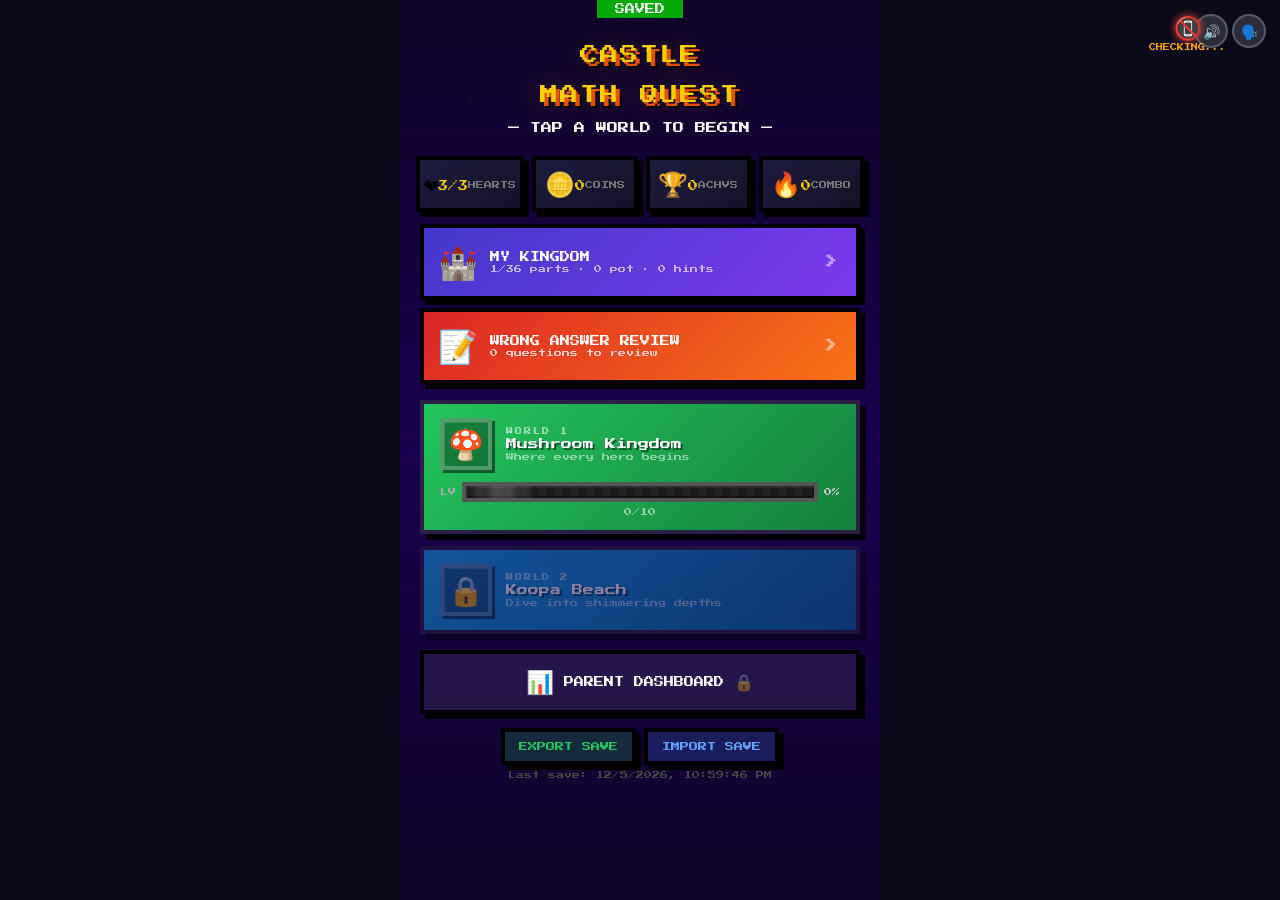
==== commit 6a9f0530: "Add files via upload" ====
--- a/index_bundled.html
+++ b/index_bundled.html
@@ -14,23 +14,32 @@
 html,body{width:100%;height:100%;overflow:hidden;background:#0a0a1a;font-family:var(--px);}
 #app{width:100%;height:100%;max-width:480px;margin:0 auto;position:relative;overflow:hidden;background:#0a0a1a;}
 @keyframes titleGlow{0%,100%{text-shadow:3px 3px 0 #E65100,5px 5px 0 #000,0 0 20px rgba(251,208,0,.2)}50%{text-shadow:3px 3px 0 #E65100,5px 5px 0 #000,0 0 40px rgba(251,208,0,.5)}}
-.scr{display:none;position:absolute;inset:0;flex-direction:column;overflow-y:auto;overflow-x:hidden;transition:opacity .25s ease;}
+.scr{display:none;position:absolute;inset:0;flex-direction:column;overflow-y:auto;overflow-x:hidden;transition:opacity .25s ease;z-index:1;}
 .scr.on{display:flex;animation:fadeIn .25s ease;}
 @keyframes fadeIn{from{opacity:0;transform:translateY(6px)}to{opacity:1;transform:translateY(0)}}
 .pb{cursor:pointer;border:3px solid #000;box-shadow:4px 4px 0 #000;transition:transform .07s,box-shadow .07s,filter .15s;user-select:none;outline:none;-webkit-tap-highlight-color:transparent;display:inline-flex;align-items:center;justify-content:center;border-radius:4px;}
 .pb:hover{filter:brightness(1.15);}
 .pb:active{transform:translate(3px,3px);box-shadow:1px 1px 0 #000;filter:brightness(0.9);}
 .wb0{background:linear-gradient(180deg,#56A8E5 0%,#7EC8A4 45%,#4DB36A 70%,#2E7D32 100%);}
+.wb0::after{content:'';position:absolute;inset:0;background:url('../assets/sprites/backgrounds/wb0.svg') center/cover no-repeat;pointer-events:none;z-index:-1;opacity:.85;}
 .wb1{background:linear-gradient(180deg,#0077B6 0%,#00B4D8 40%,#48CAE4 65%,#1A5276 100%);}
+.wb1::after{content:'';position:absolute;inset:0;background:url('../assets/sprites/backgrounds/wb1.svg') center/cover no-repeat;pointer-events:none;z-index:-1;opacity:.85;}
 .wb2{background:linear-gradient(180deg,#1a0000 0%,#7B0E00 35%,#CC3300 60%,#FF6600 85%,#1a0a00 100%);}
+.wb2::after{content:'';position:absolute;inset:0;background:url('../assets/sprites/backgrounds/wb2.svg') center/cover no-repeat;pointer-events:none;z-index:-1;opacity:.85;}
 .wb3{background:linear-gradient(180deg,#E0F4FF 0%,#B3D9FF 40%,#8EC6FF 70%,#1A3A5C 100%);}
+.wb3::after{content:'';position:absolute;inset:0;background:url('../assets/sprites/backgrounds/wb3.svg') center/cover no-repeat;pointer-events:none;z-index:-1;opacity:.85;}
 .wb4{background:linear-gradient(180deg,#F0F9FF 0%,#87CEEB 30%,#E0F4FF 60%,#B3D9FF 85%,#2A6A9A 100%);}
+.wb4::after{content:'';position:absolute;inset:0;background:url('../assets/sprites/backgrounds/wb4.svg') center/cover no-repeat;pointer-events:none;z-index:-1;opacity:.85;}
 .wb5{background:linear-gradient(180deg,#050010 0%,#1a0050 30%,#3d0080 60%,#0d0020 100%);}
+.wb5::after{content:'';position:absolute;inset:0;background:url('../assets/sprites/backgrounds/wb5.svg') center/cover no-repeat;pointer-events:none;z-index:-1;opacity:.85;}
 .wb6{background:linear-gradient(180deg,#001a00 0%,#003300 40%,#005500 70%,#001a00 100%);}
+.wb6::after{content:'';position:absolute;inset:0;background:url('../assets/sprites/backgrounds/wb6.svg') center/cover no-repeat;pointer-events:none;z-index:-1;opacity:.85;}
 .wb7{background:linear-gradient(180deg,#1a0a00 0%,#3d1500 40%,#7a3000 70%,#1a0a00 100%);}
+.wb7::after{content:'';position:absolute;inset:0;background:url('../assets/sprites/backgrounds/wb7.svg') center/cover no-repeat;pointer-events:none;z-index:-1;opacity:.85;}
 .wb8{background:linear-gradient(180deg,#00001a 0%,#000033 40%,#000066 70%,#00001a 100%);}
+.wb8::after{content:'';position:absolute;inset:0;background:url('../assets/sprites/backgrounds/wb8.svg') center/cover no-repeat;pointer-events:none;z-index:-1;opacity:.85;}
 .wb-dark{background:linear-gradient(180deg,#0F0527,#1a0050,#0F0527);}
-.wb-dark::before{content:'';position:absolute;inset:0;background-image:radial-gradient(1px 1px at 20px 30px,rgba(255,255,255,.15),transparent),radial-gradient(1px 1px at 40px 70px,rgba(255,255,255,.1),transparent),radial-gradient(1px 1px at 50px 160px,rgba(255,255,255,.12),transparent),radial-gradient(1px 1px at 90px 40px,rgba(255,255,255,.08),transparent),radial-gradient(1px 1px at 130px 80px,rgba(255,255,255,.1),transparent),radial-gradient(1px 1px at 160px 120px,rgba(255,255,255,.15),transparent),radial-gradient(2px 2px at 70px 100px,rgba(251,208,0,.08),transparent);pointer-events:none;z-index:0;}
+.wb-dark::before{content:'';position:absolute;inset:0;background-image:radial-gradient(1px 1px at 20px 30px,rgba(255,255,255,.15),transparent),radial-gradient(1px 1px at 40px 70px,rgba(255,255,255,.1),transparent),radial-gradient(1px 1px at 50px 160px,rgba(255,255,255,.12),transparent),radial-gradient(1px 1px at 90px 40px,rgba(255,255,255,.08),transparent),radial-gradient(1px 1px at 130px 80px,rgba(255,255,255,.1),transparent),radial-gradient(1px 1px at 160px 120px,rgba(255,255,255,.15),transparent),radial-gradient(2px 2px at 70px 100px,rgba(251,208,0,.08),transparent);pointer-events:none;z-index:-1;}
 .wb-boss{background:linear-gradient(180deg,#0d0000,#3d0000,#7a0000,#0d0000);animation:bossPulse 1.5s ease-in-out infinite;}
 @keyframes bossPulse{0%,100%{box-shadow:inset 0 0 60px rgba(200,0,0,.15)}50%{box-shadow:inset 0 0 120px rgba(255,0,0,.35),inset 0 0 200px rgba(100,0,0,.2)}}
 @keyframes bossShake{0%,100%{transform:translateX(0)}25%{transform:translateX(-4px) translateY(2px)}50%{transform:translateX(4px) translateY(-2px)}75%{transform:translateX(-2px) translateY(1px)}}
@@ -38,6 +47,8 @@
 @keyframes bossHitFlash{0%{background:rgba(255,60,60,.7)}100%{background:transparent}}
 @keyframes bossDefeated{0%{transform:scale(1) rotate(0);opacity:1}30%{transform:scale(1.3) rotate(-10deg);opacity:1;filter:brightness(3)}60%{transform:scale(0.6) rotate(20deg);opacity:.6}100%{transform:scale(0) rotate(60deg);opacity:0}}
 @keyframes bossExplode{0%{transform:scale(1);opacity:1}50%{transform:scale(2);opacity:.5}100%{transform:scale(3);opacity:0}}
+@keyframes bossAttack{0%{transform:scale(1) translateX(0)}15%{transform:scale(1.4) translateX(40px) translateY(-10px);filter:brightness(2) drop-shadow(0 0 20px rgba(255,0,0,.8))}40%{transform:scale(1.3) translateX(60px) translateY(-5px);filter:brightness(2)}60%{transform:scale(1) translateX(-10px);filter:brightness(1)}100%{transform:scale(1) translateX(0);filter:brightness(1)}}
+@keyframes playerHit{0%{transform:translateX(0)}15%{transform:translateX(12px);filter:brightness(0.5)}30%{transform:translateX(-10px)}45%{transform:translateX(6px)}60%{transform:translateX(-3px)}100%{transform:translateX(0)}}
 .hud{background:linear-gradient(180deg,rgba(0,0,0,.97),rgba(0,0,0,.9));border-bottom:3px solid rgba(255,255,255,.1);padding:12px 16px;display:flex;align-items:center;gap:10px;flex-shrink:0;position:sticky;top:0;z-index:100;backdrop-filter:blur(8px);box-shadow:0 4px 16px rgba(0,0,0,.5);}
 .coin-orb{width:22px;height:22px;border-radius:50%;flex-shrink:0;background:radial-gradient(circle at 35% 35%,#FFE57A,#FBD000 60%,#E65100);border:2px solid #E65100;box-shadow:2px 2px 0 #000,0 0 8px rgba(251,208,0,.3);}
 .q-card{background:linear-gradient(145deg,#FFD54F,#FBD000,#F9A825);border:4px solid #E65100;box-shadow:6px 6px 0 #000,inset 3px 3px 0 rgba(255,255,255,.4),0 0 20px rgba(251,208,0,.15);border-radius:12px;padding:20px 16px;position:relative;width:100%;transition:transform .2s,opacity .2s;}
@@ -303,6 +314,7 @@
     <div class="prog-track" style="width:100px;height:16px;"><div id="g-prog" class="prog-fill" style="width:0%;"></div></div>
     <div id="g-qnum" style="font-size:9px;color:#fff;text-shadow:2px 2px 0 #000;"></div>
   </div>
+  <div id="g-scene" style="position:relative;height:80px;flex-shrink:0;overflow:hidden;pointer-events:none;"></div>
   <div style="flex:1;display:flex;flex-direction:column;align-items:center;justify-content:center;padding:8px 14px;gap:14px;overflow:hidden;">
     <div id="q-card" class="q-card" style="max-width:380px;min-height:120px;display:flex;flex-direction:column;align-items:center;justify-content:center;text-align:center;">
       <div id="q-icon" style="margin-bottom:6px;"></div>
@@ -325,7 +337,7 @@
 <div id="s-boss" class="scr wb-boss">
   <div style="padding:36px 14px 6px;flex-shrink:0;">
     <div style="display:flex;align-items:center;justify-content:space-between;margin-bottom:8px;">
-      <div id="btn-boss-back" class="pb" style="width:40px;height:40px;background:rgba(255,255,255,.1);border-color:rgba(255,255,255,.2);border-radius:4px;font-size:22px;color:#fff;">‹</div>
+      <div style="width:40px;"></div>
       <div style="text-align:center;"><div style="font-size:11px;color:#f87171;letter-spacing:3px;text-shadow:0 0 8px rgba(248,113,113,.4);">BOSS BATTLE</div><div id="boss-name" style="font-size:12px;color:var(--gold);margin-top:3px;text-shadow:2px 2px 0 #000;"></div></div>
       <div style="display:flex;align-items:center;gap:4px;"><div id="boss-php"></div><div id="boss-crystal-btn" style="display:none;"></div><div id="boss-aud"></div></div>
     </div>
@@ -336,7 +348,7 @@
       <div style="height:10px;background:#1a1a00;border:2px solid #555;border-radius:2px;overflow:hidden;"><div id="boss-timer-bar" style="height:100%;background:linear-gradient(90deg,#22c55e,#eab308,#ef4444);border-radius:2px;transition:width 1s linear;"></div></div>
     </div>
     <div style="position:relative;text-align:center;margin-bottom:2px;">
-      <div id="boss-spr" class="bounce" style="font-size:6rem;display:inline-block;filter:drop-shadow(3px 3px 0 #000);"></div>
+      <div id="boss-spr" class="bounce" style="font-size:8rem;display:inline-block;filter:drop-shadow(3px 3px 0 #000);"></div>
       <div id="boss-bubble" style="display:none;position:absolute;left:50%;transform:translateX(-50%);bottom:calc(100% + 6px);background:#1a1a1a;border:3px solid #7f1d1d;border-radius:4px;padding:8px 16px;font-size:13px;color:#fff;white-space:nowrap;z-index:20;box-shadow:3px 3px 0 #000;text-shadow:1px 1px 0 #000;"></div>
     </div>
   </div>
@@ -444,8 +456,8 @@
 <script src="js/00-sprites.js"></script>
 <script src="js/01-utils.js"></script>
 <script src="js/02-save.js"></script>
-<script src="js/03-config.js"></script>
-<script src="js/04-state.js"></script>
+<script src="js/03-data.js"></script>
+<script src="js/04-achievements.js"></script>
 <script src="js/05-questions.js"></script>
 <script src="js/06-audio.js"></script>
 <script src="js/07-ui.js"></script>
@@ -467,20 +479,55 @@
   if (_spriteCache[name]) { if (cb) cb(_spriteCache[name]); return _spriteCache[name]; }
   var img = new Image();
   img.onload = function() { _spriteCache[name] = img; _spriteLoaded[name] = true; if (cb) cb(img); };
-  img.onerror = function() { _spriteCache[name] = null; _spriteLoaded[name] = false; if (cb) cb(null); };
-  img.src = SPRITE_BASE + name + '.png';
+  img.onerror = function() {
+    // Try .png if .svg fails
+    if (img.src.endsWith('.svg')) {
+      img.src = SPRITE_BASE + name + '.png';
+      return;
+    }
+    _spriteCache[name] = null; _spriteLoaded[name] = false; if (cb) cb(null);
+  };
+  img.src = SPRITE_BASE + name + '.svg';
   return null;
 }
 
 function spriteImg(name, w, h, fallback) {
   w = w || 32; h = h || 32;
   if (_spriteLoaded[name] && _spriteCache[name]) {
-    return '<img src="' + SPRITE_BASE + name + '.png" width="' + w + '" height="' + h + '" style="image-rendering:pixelated;" alt="' + (fallback || '') + '">';
+    var ext = _spriteCache[name].src.endsWith('.svg') ? '.svg' : '.png';
+    return '<img src="' + SPRITE_BASE + name + ext + '" width="' + w + '" height="' + h + '" style="image-rendering:pixelated;" alt="' + (fallback || '') + '">';
   }
   return fallback || '';
 }
 
 // Preload all sprites
+// Map: emoji → sprite name for auto-replacement
+var _emojiSpriteMap={
+  '⚔️':'characters/knight','🐱':'characters/cat','🏴‍☠️':'characters/pirate','🧚':'characters/fairy',
+  '🐵':'characters/monkey','🧙':'characters/wizard','👸':'characters/princess','🗡️':'characters/ninja',
+  '🤖':'characters/robot','🐼':'characters/panda','🐉':'characters/dragon','🔥':'characters/phoenix',
+  '👻':'characters/ghost','👨‍🚀':'characters/astronaut','⛩️':'characters/samurai',
+  '🧜':'characters/mermaid','🦖':'characters/dinosaur','🪓':'characters/viking','👽':'characters/alien',
+  '🦄':'characters/unicorn',
+  '🌿':'enemies/vine_colossus','🦈':'enemies/reef_shark','🌋':'enemies/magma_dragon',
+  '🧊':'enemies/frost_colossus','🦅':'enemies/sky_warden','👑':'enemies/dark_king',
+  '🦎':'enemies/crystal_lizard','⚡':'enemies/storm_eagle','🐗':'enemies/shadow_boar',
+  '🐙':'enemies/ink_kraken','👹':'enemies/fire_elemental','🐺':'enemies/ice_wolf',
+  '❤️':'ui/heart_full','🖤':'ui/heart_empty','🪙':'ui/coin','⭐':'ui/star',
+  '🔮':'ui/crystal','💡':'ui/hint_scroll','💖':'ui/potion','💝':'ui/potion',
+  '🏰':'castle/tower','🧱':'castle/wall','🚪':'castle/gate','💣':'castle/cannon',
+  '🚩':'castle/flag','🌊':'castle/moat'
+};
+
+function emojiToSprite(emoji,w,h){
+  var name=_emojiSpriteMap[emoji];
+  if(name){
+    var s=spriteImg(name,w||32,h||32,'');
+    if(s)return s;
+  }
+  return emoji;
+}
+
 function preloadSprites() {
   var sprites = [
     // Characters
@@ -1026,194 +1073,347 @@
 ];
 
 // ============================================================
-// ACHIEVEMENTS (80+)
+// ACHIEVEMENTS — tiered system
+// tiers: array of {icon, name, desc, cond, threshold}
+// S.achievements[id] = tier index (0-based) or undefined
+// For backward compat, old boolean achievements stay as-is
 // ============================================================
+var TIER_LABELS=['🥉','🥈','🥇','💎'];
 var ACHIEVEMENTS=[
-  {id:'a_first',icon:'⭐',name:'First Star',desc:'Answer your first question correctly',cond:'Get 1 correct answer',color:'#fbbf24',bg:'#451a03'},
-  {id:'a_c10',icon:'📝',name:'Getting Started',desc:'Answer 10 questions correctly',cond:'10 correct answers',color:'#84cc16',bg:'#1a2e05'},
-  {id:'a_c50',icon:'🚀',name:'Half Century',desc:'Answer 50 questions correctly',cond:'50 correct answers',color:'#10b981',bg:'#064e3b'},
-  {id:'a_c100',icon:'🏅',name:'Century',desc:'Answer 100 questions correctly',cond:'100 correct answers',color:'#22c55e',bg:'#052e16'},
-  {id:'a_c200',icon:'🌟',name:'Double Century',desc:'Answer 200 questions correctly',cond:'200 correct answers',color:'#f59e0b',bg:'#451a03'},
-  {id:'a_c500',icon:'💫',name:'Master Scholar',desc:'Answer 500 questions correctly',cond:'500 correct answers',color:'#a855f7',bg:'#2e1065'},
-  {id:'a_c1000',icon:'🌌',name:'Math Legend',desc:'Answer 1000 questions correctly',cond:'1000 correct answers',color:'#fbbf24',bg:'#1a0a00'},
-  {id:'a_c2000',icon:'🧙',name:'Grand Wizard',desc:'Answer 2000 questions correctly',cond:'2000 correct answers',color:'#f43f5e',bg:'#4c0519'},
-  {id:'a_combo3',icon:'🔥',name:'On Fire',desc:'Get a 3x combo streak',cond:'3 correct in a row',color:'#f97316',bg:'#431407'},
-  {id:'a_combo5',icon:'💥',name:'Blazing',desc:'Get a 5x combo streak',cond:'5 correct in a row',color:'#ef4444',bg:'#450a0a'},
-  {id:'a_combo10',icon:'⚡',name:'Lightning',desc:'Get a 10x combo streak',cond:'10 correct in a row',color:'#a855f7',bg:'#2e1065'},
-  {id:'a_combo15',icon:'🌪️',name:'Tornado',desc:'Get a 15x combo streak',cond:'15 correct in a row',color:'#38bdf8',bg:'#082f49'},
-  {id:'a_combo20',icon:'☄️',name:'Unstoppable',desc:'Get a 20x combo streak',cond:'20 correct in a row',color:'#fbbf24',bg:'#1a0000'},
-  {id:'a_combo30',icon:'🌠',name:'Infinite Power',desc:'Get a 30x combo streak',cond:'30 correct in a row — VERY HARD!',color:'#f43f5e',bg:'#4c0519'},
-  {id:'a_perfect1',icon:'💎',name:'Flawless Victory',desc:'Complete a level with zero mistakes',cond:'Level with 0 wrong answers',color:'#06b6d4',bg:'#083344'},
-  {id:'a_perfect3',icon:'🌟',name:'Triple Crown',desc:'Complete 3 levels perfectly',cond:'3 levels with 0 mistakes',color:'#22c55e',bg:'#052e16'},
-  {id:'a_perfect5',icon:'👑',name:'Perfection King',desc:'Complete 5 levels perfectly',cond:'5 levels with 0 mistakes',color:'#f59e0b',bg:'#451a03'},
-  {id:'a_perfect10',icon:'🏆',name:'Perfect Master',desc:'Complete 10 levels perfectly',cond:'10 levels with 0 mistakes',color:'#a855f7',bg:'#2e1065'},
-  {id:'a_perfect20',icon:'✨',name:'Untouchable',desc:'Complete 20 levels perfectly',cond:'20 levels with 0 mistakes — VERY HARD!',color:'#fbbf24',bg:'#451a03'},
-  {id:'a_boss1',icon:'⚔️',name:'Boss Slayer',desc:'Defeat your first world boss',cond:'Defeat 1 boss',color:'#dc2626',bg:'#450a0a'},
-  {id:'a_boss3',icon:'🗡️',name:'Dragon Tamer',desc:'Defeat 3 different bosses',cond:'Defeat 3 different bosses',color:'#7c3aed',bg:'#2e1065'},
-  {id:'a_boss6',icon:'👑',name:'World Champion',desc:'Defeat all 6 original bosses',cond:'Defeat bosses 1-6',color:'#fbbf24',bg:'#451a03'},
-  {id:'a_boss10',icon:'🦸',name:'Boss Hunter',desc:'Win 10 boss battles total',cond:'10 total boss wins (rematches count)',color:'#22c55e',bg:'#052e16'},
-  {id:'a_boss_fast',icon:'⚡',name:'Speed Slayer',desc:'Answer a boss question with 20+ sec left',cond:'Answer within 10 seconds',color:'#38bdf8',bg:'#082f49'},
+  // — TIERED: Correct answers —
+  {id:'at_correct',icon:'📝',name:'Scholar',desc:'Answer questions correctly',color:'#84cc16',bg:'#1a2e05',
+    tiers:[
+      {icon:'⭐',name:'First Star',desc:'Answer 1 correctly',cond:'1 correct',threshold:1},
+      {icon:'📝',name:'Getting Started',desc:'10 correct',cond:'10 correct',threshold:10},
+      {icon:'🚀',name:'Half Century',desc:'50 correct',cond:'50 correct',threshold:50},
+      {icon:'🏅',name:'Century',desc:'100 correct',cond:'100 correct',threshold:100},
+      {icon:'🌟',name:'Double Century',desc:'200 correct',cond:'200 correct',threshold:200},
+      {icon:'💫',name:'Master Scholar',desc:'500 correct',cond:'500 correct',threshold:500},
+      {icon:'🌌',name:'Math Legend',desc:'1000 correct',cond:'1000 correct',threshold:1000},
+      {icon:'🧙',name:'Grand Wizard',desc:'2000 correct',cond:'2000 correct',threshold:2000}
+    ],getVal:function(){return Object.values(S.stats).reduce(function(s,v){return s+(v.correct||0);},0);}},
+  // — TIERED: Combo —
+  {id:'at_combo',icon:'🔥',name:'Combo Master',desc:'Build answer combos',color:'#f97316',bg:'#431407',
+    tiers:[
+      {icon:'🔥',name:'On Fire',desc:'3x combo',cond:'3 in a row',threshold:3},
+      {icon:'💥',name:'Blazing',desc:'5x combo',cond:'5 in a row',threshold:5},
+      {icon:'⚡',name:'Lightning',desc:'10x combo',cond:'10 in a row',threshold:10},
+      {icon:'🌪️',name:'Tornado',desc:'15x combo',cond:'15 in a row',threshold:15},
+      {icon:'☄️',name:'Unstoppable',desc:'20x combo',cond:'20 in a row',threshold:20},
+      {icon:'🌠',name:'Infinite Power',desc:'30x combo',cond:'30 in a row',threshold:30}
+    ],getVal:function(){return S.maxCombo;}},
+  // — TIERED: Perfect levels —
+  {id:'at_perfect',icon:'💎',name:'Perfectionist',desc:'Complete levels with zero mistakes',color:'#06b6d4',bg:'#083344',
+    tiers:[
+      {icon:'💎',name:'Flawless Victory',desc:'1 perfect level',cond:'1 perfect level',threshold:1},
+      {icon:'🌟',name:'Triple Crown',desc:'3 perfect levels',cond:'3 perfect levels',threshold:3},
+      {icon:'👑',name:'Perfection King',desc:'5 perfect levels',cond:'5 perfect levels',threshold:5},
+      {icon:'🏆',name:'Perfect Master',desc:'10 perfect levels',cond:'10 perfect levels',threshold:10},
+      {icon:'✨',name:'Untouchable',desc:'20 perfect levels',cond:'20 perfect levels',threshold:20},
+      {icon:'💎',name:'Diamond Standard',desc:'50 perfect levels',cond:'50 perfect levels',threshold:50}
+    ],getVal:function(){return Object.values(S.levelStars).filter(function(v){return v===3;}).length;}},
+  // — TIERED: Boss defeats —
+  {id:'at_boss',icon:'⚔️',name:'Boss Slayer',desc:'Defeat world bosses',color:'#dc2626',bg:'#450a0a',
+    tiers:[
+      {icon:'⚔️',name:'First Blood',desc:'Defeat 1 boss',cond:'1 boss defeated',threshold:1},
+      {icon:'🗡️',name:'Dragon Tamer',desc:'Defeat 3 bosses',cond:'3 different bosses',threshold:3},
+      {icon:'👑',name:'World Champion',desc:'Defeat 6 bosses',cond:'6 different bosses',threshold:6},
+      {icon:'🦸',name:'Boss Hunter',desc:'10 total boss wins',cond:'10 total wins',threshold:10},
+      {icon:'🌟',name:'Boss Annihilator',desc:'25 total boss wins',cond:'25 total wins',threshold:25},
+      {icon:'🌌',name:'Boss Legend',desc:'50 total boss wins',cond:'50 total wins',threshold:50}
+    ],getVal:function(){return Object.values(S.bossWins).reduce(function(s,v){return s+(v||0);},0);}},
+  // — TIERED: Castle building —
+  {id:'at_build',icon:'🔨',name:'Builder',desc:'Build castle parts to max level',color:'#84cc16',bg:'#1a2e05',
+    tiers:[
+      {icon:'🔨',name:'First Bricks',desc:'3 parts maxed',cond:'3 parts at max level',threshold:3},
+      {icon:'🏗️',name:'Apprentice Builder',desc:'5 parts maxed',cond:'5 parts at max level',threshold:5},
+      {icon:'🏰',name:'Castle Builder',desc:'10 parts maxed',cond:'10 parts at max level',threshold:10},
+      {icon:'🏯',name:'Master Builder',desc:'15 parts maxed',cond:'15 parts at max level',threshold:15},
+      {icon:'🌟',name:'Grand Architect',desc:'20 parts maxed',cond:'20 parts at max level',threshold:20}
+    ],getVal:function(){return CASTLE_PARTS.filter(function(p){return!p.free&&(S.partLevels[p.id]||0)>=MAX_PART_LEVEL;}).length;}},
+  // — TIERED: Coins earned —
+  {id:'at_coins',icon:'🪙',name:'Coin Collector',desc:'Earn coins from answers',color:'#fbbf24',bg:'#451a03',
+    tiers:[
+      {icon:'🪙',name:'Coin Finder',desc:'Earn 50 coins',cond:'50 lifetime coins',threshold:50},
+      {icon:'💰',name:'Treasure Hunter',desc:'Earn 100 coins',cond:'100 lifetime coins',threshold:100},
+      {icon:'💎',name:"Dragon's Hoard",desc:'Earn 500 coins',cond:'500 lifetime coins',threshold:500},
+      {icon:'💰',name:'Gold Mountain',desc:'Earn 1000 coins',cond:'1000 lifetime coins',threshold:1000},
+      {icon:'👑',name:'Dragon Hoard',desc:'Earn 5000 coins',cond:'5000 lifetime coins',threshold:5000}
+    ],getVal:function(){return S.totalCoins;}},
+  // — TIERED: Worlds explored —
+  {id:'at_worlds',icon:'🌍',name:'Explorer',desc:'Unlock new worlds',color:'#22c55e',bg:'#052e16',
+    tiers:[
+      {icon:'🌍',name:'Explorer',desc:'Reach World 2',cond:'Beat 1 boss',threshold:2},
+      {icon:'🌏',name:'World Traveller',desc:'Reach World 6',cond:'Beat 5 bosses',threshold:6},
+      {icon:'🌌',name:'Galaxy Explorer',desc:'Reach World 10',cond:'Beat 9 bosses',threshold:10},
+      {icon:'🚀',name:'Cosmic Voyager',desc:'Reach World 15',cond:'Beat 14 bosses',threshold:15}
+    ],getVal:function(){return maxWorldIndex()+1;}},
+  // — TIERED: Stars earned —
+  {id:'at_stars',icon:'🌠',name:'Star Collector',desc:'Earn 3 stars on levels',color:'#f59e0b',bg:'#451a03',
+    tiers:[
+      {icon:'🌠',name:'Star Collector',desc:'5 three-star levels',cond:'5 levels with 3 stars',threshold:5},
+      {icon:'🌌',name:'Galaxy Brain',desc:'15 three-star levels',cond:'15 levels with 3 stars',threshold:15},
+      {icon:'💫',name:'Supernova',desc:'30 three-star levels',cond:'30 levels with 3 stars',threshold:30},
+      {icon:'💎',name:'Star Lord',desc:'50 three-star levels',cond:'50 levels with 3 stars',threshold:50}
+    ],getVal:function(){return Object.values(S.levelStars).filter(function(v){return v===3;}).length;}},
+  // — TIERED: Levels completed —
+  {id:'at_levels',icon:'🔟',name:'Adventurer',desc:'Complete levels',color:'#84cc16',bg:'#1a2e05',
+    tiers:[
+      {icon:'🔟',name:'Level 10 Hero',desc:'10 levels cleared',cond:'10 levels',threshold:10},
+      {icon:'💫',name:'Veteran',desc:'30 levels cleared',cond:'30 levels',threshold:30},
+      {icon:'🌟',name:'Elite Player',desc:'50 levels cleared',cond:'50 levels',threshold:50},
+      {icon:'🏆',name:'Centurion',desc:'100 levels cleared',cond:'100 levels',threshold:100},
+      {icon:'👑',name:'Legend',desc:'200 levels cleared',cond:'200 levels',threshold:200}
+    ],getVal:function(){return S.completed.size;}},
+  // — TIERED: Level win streak —
+  {id:'at_streak',icon:'🔥',name:'Win Streak',desc:'Win levels in a row',color:'#f97316',bg:'#431407',
+    tiers:[
+      {icon:'🔥',name:'Level Streak',desc:'5 in a row',cond:'5-level streak',threshold:5},
+      {icon:'💥',name:'Unstoppable Streak',desc:'10 in a row',cond:'10-level streak',threshold:10},
+      {icon:'🌟',name:'Invincible',desc:'20 in a row',cond:'20-level streak',threshold:20},
+      {icon:'⚡',name:'Eternal Flame',desc:'30 in a row',cond:'30-level streak',threshold:30}
+    ],getVal:function(){return S.levelWinStreak||0;}},
+  // — TIERED: Shop purchases —
+  {id:'at_shop',icon:'🛍️',name:'Shopper',desc:'Buy items from the shop',color:'#ec4899',bg:'#500724',
+    tiers:[
+      {icon:'🛍️',name:'First Purchase',desc:'Buy 1 item',cond:'1 purchase',threshold:1},
+      {icon:'🛒',name:'Shopaholic',desc:'Buy 5 items',cond:'5 purchases',threshold:5},
+      {icon:'🏪',name:'Big Spender',desc:'Buy 10 items',cond:'10 purchases',threshold:10},
+      {icon:'💸',name:'VIP Customer',desc:'Buy 25 items',cond:'25 purchases',threshold:25}
+    ],getVal:function(){return Object.values(S.shopOwned).reduce(function(s,v){return s+(v||0);},0);}},
+  // — TIERED: Decorations —
+  {id:'at_decor',icon:'🌸',name:'Decorator',desc:'Place decorations in castle',color:'#ec4899',bg:'#500724',
+    tiers:[
+      {icon:'🌸',name:'Interior Decorator',desc:'Place 1 decoration',cond:'1 decoration placed',threshold:1},
+      {icon:'🎨',name:'Castle Designer',desc:'Fill 5 slots',cond:'5 slots filled',threshold:5},
+      {icon:'🏡',name:'Dream Castle',desc:'Fill all 8 slots',cond:'All 8 slots filled',threshold:8}
+    ],getVal:function(){return S.decorSlots.filter(function(x){return x!==null;}).length;}},
+  // — TIERED: Accuracy —
+  {id:'at_accuracy',icon:'🎯',name:'Sharpshooter',desc:'Maintain high accuracy',color:'#38bdf8',bg:'#082f49',
+    tiers:[
+      {icon:'🎯',name:'Sharpshooter',desc:'85% accuracy (20+ Q)',cond:'85% over 20+ questions',threshold:85},
+      {icon:'🎯',name:'Eagle Eye',desc:'92% accuracy (50+ Q)',cond:'92% over 50+ questions',threshold:92},
+      {icon:'🎯',name:'Laser Focus',desc:'95% accuracy (50+ Q)',cond:'95% over 50+ questions',threshold:95}
+    ],getVal:function(){var tc=Object.values(S.stats).reduce(function(s,v){return s+(v.correct||0);},0);var tq=Object.values(S.stats).reduce(function(s,v){return s+(v.total||0);},0);return tq>=20?Math.round(tc/tq*100):0;}},
+  // — TIERED: Days played —
+  {id:'at_days',icon:'📅',name:'Dedicated',desc:'Play on different days',color:'#22c55e',bg:'#052e16',
+    tiers:[
+      {icon:'📅',name:'Getting Started',desc:'Play 3 days',cond:'3 unique days',threshold:3},
+      {icon:'📅',name:'Dedicated Player',desc:'Play 7 days',cond:'7 unique days',threshold:7},
+      {icon:'📅',name:'Committed',desc:'Play 14 days',cond:'14 unique days',threshold:14},
+      {icon:'📅',name:'Veteran Player',desc:'Play 30 days',cond:'30 unique days',threshold:30}
+    ],getVal:function(){return S.playDays?S.playDays.size:0;}},
+  // — TIERED: No-potion streak —
+  {id:'at_nopot',icon:'💪',name:'Iron Will',desc:'Complete levels without potions',color:'#22c55e',bg:'#052e16',
+    tiers:[
+      {icon:'💪',name:'Tough',desc:'3 levels no potion',cond:'3 without potions',threshold:3},
+      {icon:'💪',name:'Iron Will',desc:'5 levels no potion',cond:'5 without potions',threshold:5},
+      {icon:'💪',name:'Indomitable',desc:'10 levels no potion',cond:'10 without potions',threshold:10}
+    ],getVal:function(){return S.noPotionCount||0;}},
+  // — TIERED: Spending —
+  {id:'at_spend',icon:'💸',name:'Big Wallet',desc:'Spend coins in shop',color:'#fbbf24',bg:'#451a03',
+    tiers:[
+      {icon:'💸',name:'Spender',desc:'Spend 100 coins',cond:'100 coins spent',threshold:100},
+      {icon:'💸',name:'Big Wallet',desc:'Spend 500 coins',cond:'500 coins spent',threshold:500},
+      {icon:'💸',name:'Tycoon',desc:'Spend 1000 coins',cond:'1000 coins spent',threshold:1000}
+    ],getVal:function(){return S.totalSpent||0;}},
+  // ===== FLAT (non-tiered) achievements =====
+  {id:'a_potion',icon:'❤️',name:'Survivor',desc:'Use a Life Potion to continue',cond:'Use 1 life potion',color:'#f87171',bg:'#450a0a'},
+  {id:'a_comeback',icon:'🌅',name:'Comeback Kid',desc:'Win a level after losing 2 hearts',cond:'Lose 2 lives then win',color:'#f97316',bg:'#431407'},
+  {id:'a_boss_fast',icon:'⚡',name:'Speed Slayer',desc:'Answer a boss question very fast',cond:'Answer within 10 seconds',color:'#38bdf8',bg:'#082f49'},
   {id:'a_boss_rem',icon:'🔄',name:'Rematched',desc:'Win a boss rematch',cond:'Beat a boss a second time',color:'#f97316',bg:'#431407'},
-  {id:'a_boss_perfect',icon:'🎯',name:'Flawless Boss',desc:'Defeat a boss without losing a heart',cond:'Beat a boss with 3/3 HP remaining',color:'#fbbf24',bg:'#451a03'},
-  {id:'a_build3',icon:'🔨',name:'First Bricks',desc:'Fully build 3 castle parts',cond:'3 parts at max level',color:'#84cc16',bg:'#1a2e05'},
-  {id:'a_build5',icon:'🏗️',name:'Apprentice Builder',desc:'Fully build 5 castle parts',cond:'5 parts at max level',color:'#10b981',bg:'#064e3b'},
-  {id:'a_build10',icon:'🏰',name:'Castle Builder',desc:'Fully build 10 castle parts',cond:'10 parts at max level',color:'#f59e0b',bg:'#451a03'},
-  {id:'a_build15',icon:'🏯',name:'Master Builder',desc:'Fully build 15 castle parts',cond:'15 parts at max level',color:'#a855f7',bg:'#2e1065'},
-  {id:'a_build20',icon:'🌟',name:'Grand Architect',desc:'Fully build 20 castle parts',cond:'20 parts at max level — HARD!',color:'#fbbf24',bg:'#1a0000'},
-  {id:'a_coins50',icon:'🪙',name:'Coin Finder',desc:'Earn 50 total coins',cond:'Earn 50 lifetime coins',color:'#fbbf24',bg:'#451a03'},
-  {id:'a_coins100',icon:'💰',name:'Treasure Hunter',desc:'Earn 100 total coins',cond:'Earn 100 lifetime coins',color:'#f59e0b',bg:'#451a03'},
-  {id:'a_coins500',icon:'💎',name:"Dragon's Hoard",desc:'Earn 500 total coins',cond:'Earn 500 lifetime coins',color:'#06b6d4',bg:'#083344'},
-  {id:'a_coins1k',icon:'💰',name:'Gold Mountain',desc:'Earn 1000 total coins',cond:'Earn 1000 lifetime coins — HARD!',color:'#22c55e',bg:'#052e16'},
-  {id:'a_worlds2',icon:'🌍',name:'Explorer',desc:'Unlock 2 worlds',color:'#22c55e',cond:'Beat World 1 boss',bg:'#052e16'},
-  {id:'a_worlds6',icon:'🌏',name:'World Traveller',desc:'Beat all 6 original bosses',cond:'Defeat all 6 original bosses',color:'#f59e0b',bg:'#451a03'},
-  {id:'a_worlds10',icon:'🌌',name:'Galaxy Explorer',desc:'Reach World 10',cond:'Defeat 9 bosses',color:'#a855f7',bg:'#2e1065'},
-  {id:'a_stars5',icon:'🌠',name:'Star Collector',desc:'Earn 3 stars on 5 levels',cond:'5 levels with perfect 3 stars',color:'#f59e0b',bg:'#451a03'},
-  {id:'a_stars15',icon:'🌌',name:'Galaxy Brain',desc:'Earn 3 stars on 15 levels',cond:'15 levels with 3 stars',color:'#a855f7',bg:'#2e1065'},
-  {id:'a_level10',icon:'🔟',name:'Level 10 Hero',desc:'Complete 10 levels',cond:'10 levels cleared',color:'#84cc16',bg:'#1a2e05'},
-  {id:'a_level30',icon:'💫',name:'Veteran',desc:'Complete 30 levels',cond:'30 levels cleared',color:'#f97316',bg:'#431407'},
-  {id:'a_level50',icon:'🌟',name:'Elite Player',desc:'Complete 50 levels',cond:'50 levels cleared',color:'#a855f7',bg:'#2e1065'},
-  {id:'a_level100',icon:'🏆',name:'Centurion',desc:'Complete 100 levels',cond:'100 levels cleared — VERY HARD!',color:'#fbbf24',bg:'#451a03'},
-  {id:'a_clock10',icon:'⏰',name:'Time Wizard',desc:'Answer 10 clock questions correctly',cond:'10 correct clock/time answers',color:'#818cf8',bg:'#1e1b4b'},
-  {id:'a_logic10',icon:'🧩',name:'Logic Thinker',desc:'Answer 10 logic questions correctly',cond:'10 correct logic answers',color:'#34d399',bg:'#064e3b'},
-  {id:'a_word10',icon:'📖',name:'Storyteller',desc:'Answer 10 word problems correctly',cond:'10 correct word problems',color:'#fb923c',bg:'#431407'},
-  {id:'a_pattern10',icon:'🔮',name:'Pattern Seeker',desc:'Answer 10 pattern questions correctly',cond:'10 correct pattern answers',color:'#a78bfa',bg:'#2e1065'},
-  {id:'a_lineup10',icon:'👫',name:'Queue Master',desc:'Answer 10 queue/order questions correctly',cond:'10 correct lineup answers',color:'#f472b6',bg:'#500724'},
-  {id:'a_spatial10',icon:'🔷',name:'Shape Expert',desc:'Answer 10 spatial questions correctly',cond:'10 correct spatial answers',color:'#22d3ee',bg:'#083344'},
-  {id:'a_shop1',icon:'🛍️',name:'First Purchase',desc:'Buy your first item from the shop',cond:'Make 1 shop purchase',color:'#ec4899',bg:'#500724'},
-  {id:'a_shop5',icon:'🛒',name:'Shopaholic',desc:'Buy 5 items from the shop',cond:'5 total shop purchases',color:'#f43f5e',bg:'#4c0519'},
-  {id:'a_shop10',icon:'🏪',name:'Big Spender',desc:'Buy 10 items from the shop',cond:'10 total shop purchases',color:'#a855f7',bg:'#2e1065'},
-  {id:'a_sharp',icon:'🎯',name:'Sharpshooter',desc:'Reach 85%+ accuracy (min 20 questions)',cond:'85% accuracy over 20+ questions',color:'#38bdf8',bg:'#082f49'},
-  {id:'a_sharp95',icon:'🎯',name:'Eagle Eye',desc:'Reach 95%+ accuracy (min 50 questions)',cond:'95% accuracy over 50+ questions — HARD!',color:'#fbbf24',bg:'#451a03'},
-  {id:'a_potion',icon:'❤️',name:'Survivor',desc:'Use a Life Potion to continue',cond:'Use 1 life potion',color:'#f87171',bg:'#450a0a'},
-  {id:'a_no_pot',icon:'💪',name:'Iron Will',desc:'Complete 5 levels without using a potion',cond:'5 levels without potions',color:'#22c55e',bg:'#052e16'},
-  {id:'a_streak5',icon:'🔥',name:'Level Streak',desc:'Complete 5 levels in a row without failing',cond:'5-level winning streak',color:'#f97316',bg:'#431407'},
-  {id:'a_streak10',icon:'💥',name:'Unstoppable Streak',desc:'Complete 10 levels in a row without failing',cond:'10-level winning streak — HARD!',color:'#ef4444',bg:'#450a0a'},
-  {id:'a_streak20',icon:'🌟',name:'Invincible',desc:'Complete 20 levels in a row without failing',cond:'20-level winning streak — EXTREME!',color:'#fbbf24',bg:'#451a03'},
-  {id:'a_night',icon:'🌙',name:'Night Owl',desc:'Play between 9pm and 6am',cond:'Play after 9pm or before 6am',color:'#818cf8',bg:'#1e1b4b'},
-  {id:'a_decor1',icon:'🌸',name:'Interior Decorator',desc:'Place your first decoration',cond:'Place 1 decoration in the court',color:'#ec4899',bg:'#500724'},
-  {id:'a_decor5',icon:'🎨',name:'Castle Designer',desc:'Fill 5 decoration slots',cond:'5 decoration slots filled',color:'#f43f5e',bg:'#4c0519'},
-  {id:'a_decor8',icon:'🏡',name:'Dream Castle',desc:'Fill all 8 decoration slots',cond:'All 8 decoration slots filled',color:'#a855f7',bg:'#2e1065'},
-  {id:'a_practice',icon:'📚',name:'Dedicated Learner',desc:'Practice a wrong answer from the log',cond:'Use the Practice button in error log',color:'#22c55e',bg:'#052e16'},
-  {id:'a_hint',icon:'💡',name:'Clever Clogs',desc:'Use a Hint Scroll',cond:'Activate a Hint Scroll in a level',color:'#fbbf24',bg:'#451a03'},
-  {id:'a_crystal',icon:'🔮',name:'Time Bender',desc:'Use a Time Crystal in a boss battle',cond:'Activate Time Crystal vs a boss',color:'#38bdf8',bg:'#082f49'},
-  {id:'a_mul_10',icon:'✖️',name:'Times Tables Pro',desc:'Answer 20 multiplication questions correctly',cond:'20 correct multiplication answers',color:'#f59e0b',bg:'#451a03'},
-  {id:'a_div_10',icon:'➗',name:'Division Master',desc:'Answer 20 division questions correctly',cond:'20 correct division answers',color:'#6d28d9',bg:'#2e1065'},
-  {id:'a_money10',icon:'💰',name:'Banker',desc:'Answer 10 money questions correctly',cond:'10 correct money answers',color:'#22c55e',bg:'#052e16'},
-  {id:'a_all_topics',icon:'🌈',name:'All-Rounder',desc:'Get at least 1 correct in every topic',cond:'Score in all 17 topics',color:'#fbbf24',bg:'#451a03'},
-  {id:'a_comeback',icon:'🌅',name:'Comeback Kid',desc:'Win a level after losing 2 hearts',cond:'Complete a level after losing 2 lives',color:'#f97316',bg:'#431407'},
-  {id:'a_no_hint_boss',icon:'💪',name:'Unaided Champion',desc:'Defeat a boss without using any items',cond:'Beat a boss with 0 crystals/potions used',color:'#22c55e',bg:'#052e16'},
-  {id:'a_add50',icon:'➕',name:'Addition Ace',desc:'Answer 50 addition questions correctly',cond:'50 correct addition answers',color:'#22c55e',bg:'#052e16'},
-  {id:'a_mul50',icon:'✖️',name:'Multiplication Master',desc:'Answer 50 multiplication questions correctly',cond:'50 correct multiplication answers',color:'#f59e0b',bg:'#451a03'},
-  {id:'a_div50',icon:'➗',name:'Division Champion',desc:'Answer 50 division questions correctly',cond:'50 correct division answers',color:'#a855f7',bg:'#2e1065'},
-  {id:'a_sub50',icon:'➖',name:'Subtraction Star',desc:'Answer 50 subtraction questions correctly',cond:'50 correct subtraction answers',color:'#38bdf8',bg:'#082f49'},
-  {id:'a_buildall',icon:'🏛️',name:'Kingdom Complete',desc:'Fully build every castle part',cond:'All castle parts at max level — EXTREME!',color:'#fbbf24',bg:'#1a0a00'},
-  {id:'a_alldecor',icon:'🎨',name:'Master Decorator',desc:'Own every decoration item',cond:'Purchase all decorations from the shop',color:'#ec4899',bg:'#500724'},
-  {id:'a_allcoll',icon:'💎',name:'Royal Collection',desc:'Own every collection item',cond:'Purchase all collection items from the shop',color:'#06b6d4',bg:'#083344'},
-  {id:'a_spend500',icon:'💸',name:'Big Wallet',desc:'Spend a total of 500 coins in the shop',cond:'Spend 500 lifetime coins',color:'#fbbf24',bg:'#451a03'},
-  {id:'a_divstreak5',icon:'🔥',name:'Division Streak',desc:'Answer 5 division questions correctly in a row',cond:'5 division correct in a row',color:'#f97316',bg:'#431407'},
-  {id:'a_mulstreak10',icon:'⚡',name:'Times Table Terror',desc:'Answer 10 multiplication questions in a row',cond:'10 multiplication correct in a row',color:'#a855f7',bg:'#2e1065'},
-  {id:'a_bossperf3',icon:'🌟',name:'Boss Annihilator',desc:'Beat 3 bosses in a row without losing a heart',cond:'3 consecutive perfect boss battles',color:'#fbbf24',bg:'#451a03'},
-  {id:'a_session100',icon:'📚',name:'Marathon Scholar',desc:'Answer 100 questions in one session',cond:'100 questions in a single play session',color:'#22c55e',bg:'#052e16'},
-  {id:'a_5topics',icon:'🌈',name:'Topic Explorer',desc:'Answer questions from 5 different topics in one level',cond:'5 unique topics in a single level',color:'#38bdf8',bg:'#082f49'},
-  {id:'a_noon',icon:'☀️',name:'Midday Hero',desc:'Play a level between 11am and 1pm',cond:'Complete a level at midday',color:'#fbbf24',bg:'#451a03'},
-  {id:'a_7days',icon:'📅',name:'Dedicated Player',desc:'Play on 7 different days',cond:'Play on 7 unique days',color:'#22c55e',bg:'#052e16'},
-  {id:'a_50first',icon:'🎯',name:'Quick Thinker',desc:'50% of your answers are correct on first try',cond:'50%+ first-try accuracy (min 20 questions)',color:'#f97316',bg:'#431407'},
-  {id:'a_mul_50',icon:'🔢',name:'Times Table King',desc:'Answer 50 multiplication questions correctly',cond:'50 correct multiplication answers',color:'#f59e0b',bg:'#451a03'},
-  {id:'a_div_50',icon:'📐',name:'Division Grandmaster',desc:'Answer 50 division questions correctly',cond:'50 correct division answers',color:'#6d28d9',bg:'#2e1065'},
-  {id:'a_word50',icon:'📖',name:'Story Master',desc:'Answer 50 word problems correctly',cond:'50 correct word problem answers',color:'#fb923c',bg:'#431407'},
-  {id:'a_money50',icon:'🏦',name:'Bank President',desc:'Answer 50 money questions correctly',cond:'50 correct money answers',color:'#22c55e',bg:'#052e16'},
-  {id:'a_logic50',icon:'🧠',name:'Logic Genius',desc:'Answer 50 logic questions correctly',cond:'50 correct logic answers',color:'#34d399',bg:'#064e3b'},
-  {id:'a_perfect50',icon:'💎',name:'Diamond Standard',desc:'Complete 50 levels perfectly',cond:'50 levels with 0 wrong answers — EXTREME!',color:'#06b6d4',bg:'#083344'},
-  {id:'a_coins5k',icon:'👑',name:'Dragon Hoard',desc:'Earn 5000 total coins',cond:'Earn 5000 lifetime coins — LEGENDARY!',color:'#fbbf24',bg:'#1a0000'},
-  {id:'a_boss25',icon:'⚔️',name:'Boss Legend',desc:'Win 25 boss battles total',cond:'25 total boss wins',color:'#dc2626',bg:'#450a0a'}
+  {id:'a_boss_perfect',icon:'🎯',name:'Flawless Boss',desc:'Defeat a boss without losing a heart',cond:'Beat boss with 3/3 HP',color:'#fbbf24',bg:'#451a03'},
+  {id:'a_no_hint_boss',icon:'💪',name:'Unaided Champion',desc:'Defeat a boss without items',cond:'No crystals/potions used',color:'#22c55e',bg:'#052e16'},
+  {id:'a_hint',icon:'💡',name:'Clever Clogs',desc:'Use a Hint Scroll',cond:'Activate a Hint Scroll',color:'#fbbf24',bg:'#451a03'},
+  {id:'a_crystal',icon:'🔮',name:'Time Bender',desc:'Use a Time Crystal in boss battle',cond:'Activate Time Crystal',color:'#38bdf8',bg:'#082f49'},
+  {id:'a_practice',icon:'📚',name:'Dedicated Learner',desc:'Practice a wrong answer',cond:'Use Practice in error log',color:'#22c55e',bg:'#052e16'},
+  {id:'a_all_topics',icon:'🌈',name:'All-Rounder',desc:'Score in every topic',cond:'1+ correct in all topics',color:'#fbbf24',bg:'#451a03'},
+  {id:'a_night',icon:'🌙',name:'Night Owl',desc:'Play between 9pm and 6am',cond:'Play after 9pm',color:'#818cf8',bg:'#1e1b4b'},
+  {id:'a_noon',icon:'☀️',name:'Midday Hero',desc:'Play between 11am and 1pm',cond:'Play at midday',color:'#fbbf24',bg:'#451a03'},
+  {id:'a_5topics',icon:'🌈',name:'Topic Explorer',desc:'5 topics in one level',cond:'5 unique topics in 1 level',color:'#38bdf8',bg:'#082f49'},
+  {id:'a_session100',icon:'📚',name:'Marathon Scholar',desc:'100 questions in one session',cond:'100 questions single session',color:'#22c55e',bg:'#052e16'},
+  {id:'a_50first',icon:'🎯',name:'Quick Thinker',desc:'50%+ first-try accuracy (20+ Q)',cond:'50%+ first-try accuracy',color:'#f97316',bg:'#431407'},
+  {id:'a_buildall',icon:'🏛️',name:'Kingdom Complete',desc:'Build every castle part',cond:'All parts at max level',color:'#fbbf24',bg:'#1a0a00'},
+  {id:'a_alldecor',icon:'🎨',name:'Master Decorator',desc:'Own every decoration',cond:'Purchase all decorations',color:'#ec4899',bg:'#500724'},
+  {id:'a_allcoll',icon:'💎',name:'Royal Collection',desc:'Own every collection item',cond:'Purchase all collections',color:'#06b6d4',bg:'#083344'},
+  // — Topic mastery achievements —
+  {id:'a_add50',icon:'➕',name:'Addition Ace',desc:'50 correct addition answers',cond:'50 addition correct',color:'#22c55e',bg:'#052e16'},
+  {id:'a_sub50',icon:'➖',name:'Subtraction Star',desc:'50 correct subtraction answers',cond:'50 subtraction correct',color:'#38bdf8',bg:'#082f49'},
+  {id:'a_mul50',icon:'✖️',name:'Multiplication Master',desc:'50 correct multiplication answers',cond:'50 multiplication correct',color:'#f59e0b',bg:'#451a03'},
+  {id:'a_div50',icon:'➗',name:'Division Champion',desc:'50 correct division answers',cond:'50 division correct',color:'#a855f7',bg:'#2e1065'},
+  {id:'a_word50',icon:'📖',name:'Story Master',desc:'50 correct word problems',cond:'50 word problems correct',color:'#fb923c',bg:'#431407'},
+  {id:'a_money50',icon:'🏦',name:'Bank President',desc:'50 correct money questions',cond:'50 money correct',color:'#22c55e',bg:'#052e16'},
+  {id:'a_logic50',icon:'🧠',name:'Logic Genius',desc:'50 correct logic questions',cond:'50 logic correct',color:'#34d399',bg:'#064e3b'},
+  {id:'a_pattern50',icon:'🔮',name:'Pattern Sage',desc:'50 correct pattern questions',cond:'50 pattern correct',color:'#a78bfa',bg:'#2e1065'},
+  {id:'a_clock50',icon:'⏰',name:'Time Lord',desc:'50 correct time questions',cond:'50 clock/time correct',color:'#818cf8',bg:'#1e1b4b'},
+  {id:'a_spatial50',icon:'🔷',name:'Shape Wizard',desc:'50 correct spatial questions',cond:'50 spatial correct',color:'#22d3ee',bg:'#083344'},
+  {id:'a_divstreak5',icon:'🔥',name:'Division Streak',desc:'5 division correct in a row',cond:'5 division in a row',color:'#f97316',bg:'#431407'},
+  {id:'a_mulstreak10',icon:'⚡',name:'Times Table Terror',desc:'10 multiplication correct in a row',cond:'10 mul in a row',color:'#a855f7',bg:'#2e1065'},
+  {id:'a_bossperf3',icon:'🌟',name:'Boss Annihilator',desc:'3 perfect boss battles in a row',cond:'3 flawless boss fights',color:'#fbbf24',bg:'#451a03'}
 ];
-function achMet(id){
+// Migrate old flat achievements to new tiered format
+var _oldAchMap={
+  'a_first':{id:'at_correct',t:0},'a_c10':{id:'at_correct',t:1},'a_c50':{id:'at_correct',t:2},
+  'a_c100':{id:'at_correct',t:3},'a_c200':{id:'at_correct',t:4},'a_c500':{id:'at_correct',t:5},
+  'a_c1000':{id:'at_correct',t:6},'a_c2000':{id:'at_correct',t:7},
+  'a_combo3':{id:'at_combo',t:0},'a_combo5':{id:'at_combo',t:1},'a_combo10':{id:'at_combo',t:2},
+  'a_combo15':{id:'at_combo',t:3},'a_combo20':{id:'at_combo',t:4},'a_combo30':{id:'at_combo',t:5},
+  'a_perfect1':{id:'at_perfect',t:0},'a_perfect3':{id:'at_perfect',t:1},'a_perfect5':{id:'at_perfect',t:2},
+  'a_perfect10':{id:'at_perfect',t:3},'a_perfect20':{id:'at_perfect',t:4},'a_perfect50':{id:'at_perfect',t:5},
+  'a_boss1':{id:'at_boss',t:0},'a_boss3':{id:'at_boss',t:1},'a_boss6':{id:'at_boss',t:2},
+  'a_boss10':{id:'at_boss',t:3},'a_boss25':{id:'at_boss',t:4},
+  'a_build3':{id:'at_build',t:0},'a_build5':{id:'at_build',t:1},'a_build10':{id:'at_build',t:2},
+  'a_build15':{id:'at_build',t:3},'a_build20':{id:'at_build',t:4},
+  'a_coins50':{id:'at_coins',t:0},'a_coins100':{id:'at_coins',t:1},'a_coins500':{id:'at_coins',t:2},
+  'a_coins1k':{id:'at_coins',t:3},'a_coins5k':{id:'at_coins',t:4},
+  'a_worlds2':{id:'at_worlds',t:0},'a_worlds6':{id:'at_worlds',t:1},'a_worlds10':{id:'at_worlds',t:2},
+  'a_stars5':{id:'at_stars',t:0},'a_stars15':{id:'at_stars',t:1},
+  'a_level10':{id:'at_levels',t:0},'a_level30':{id:'at_levels',t:1},'a_level50':{id:'at_levels',t:2},
+  'a_level100':{id:'at_levels',t:3},
+  'a_streak5':{id:'at_streak',t:0},'a_streak10':{id:'at_streak',t:1},'a_streak20':{id:'at_streak',t:2},
+  'a_shop1':{id:'at_shop',t:0},'a_shop5':{id:'at_shop',t:1},'a_shop10':{id:'at_shop',t:2},
+  'a_decor1':{id:'at_decor',t:0},'a_decor5':{id:'at_decor',t:1},'a_decor8':{id:'at_decor',t:2},
+  'a_sharp':{id:'at_accuracy',t:0},'a_sharp95':{id:'at_accuracy',t:2},
+  'a_7days':{id:'at_days',t:1},
+  'a_no_pot':{id:'at_nopot',t:1},
+  'a_spend500':{id:'at_spend',t:1},
+  'a_mul_10':{id:'a_mul50'},'a_mul_50':{id:'a_mul50'},
+  'a_div_10':{id:'a_div50'},'a_div_50':{id:'a_div50'},
+  'a_clock10':{id:'a_clock50'},'a_logic10':{id:'a_logic50'},
+  'a_word10':{id:'a_word50'},'a_money10':{id:'a_money50'},
+  'a_pattern10':{id:'a_pattern50'},'a_spatial10':{id:'a_spatial50'},'a_lineup10':{id:'a_pattern50'}
+};
+function migrateAch(){
+  if(S._achMigrated)return;
+  var changed=false;
+  Object.keys(_oldAchMap).forEach(function(oldId){
+    if(!S.achievements[oldId])return;
+    var m=_oldAchMap[oldId];
+    var cur=S.achievements[m.id];
+    if(typeof cur!=='number'||cur<m.t){
+      S.achievements[m.id]=m.t;changed=true;
+    }
+    delete S.achievements[oldId];
+  });
+  // Clean up any remaining old IDs
+  var validIds={};
+  ACHIEVEMENTS.forEach(function(a){validIds[a.id]=true;});
+  Object.keys(S.achievements).forEach(function(k){
+    if(!validIds[k]&&typeof S.achievements[k]!=='number'){delete S.achievements[k];changed=true;}
+  });
+  S._achMigrated=true;
+  if(changed)save();
+}
+
+// Get current tier for an achievement (returns -1 if none unlocked)
+function achTier(a){
+  var v=S.achievements[a.id];
+  if(v===undefined||v===null)return -1;
+  if(a.tiers)return(typeof v==='number')?v:-1;
+  return v?-1:-1; // flat: just check truthy
+}
+// Is a flat achievement unlocked?
+function achFlatDone(a){return!!S.achievements[a.id];}
+
+function achMet(a){
+  if(a.tiers){
+    // Tiered: check if next tier is met
+    var cur=achTier(a);
+    var next=cur+1;
+    if(next>=a.tiers.length)return false;
+    var val=a.getVal();
+    // Special handling for accuracy
+    if(a.id==='at_accuracy'){
+      var tc=Object.values(S.stats).reduce(function(s,v){return s+(v.correct||0);},0);
+      var tq=Object.values(S.stats).reduce(function(s,v){return s+(v.total||0);},0);
+      var minQ=next<=1?20:50;
+      return tq>=minQ&&tc/tq>=a.tiers[next].threshold/100;
+    }
+    return val>=a.tiers[next].threshold;
+  }
+  // Flat achievements — same logic as before
   var tc=Object.values(S.stats).reduce(function(s,v){return s+(v.correct||0);},0);
   var tq=Object.values(S.stats).reduce(function(s,v){return s+(v.total||0);},0);
   var s3=Object.values(S.levelStars).filter(function(v){return v===3;}).length;
-  var fp=CASTLE_PARTS.filter(function(p){return!p.free&&(S.partLevels[p.id]||0)>=MAX_PART_LEVEL;}).length;
-  var shopCount=Object.values(S.shopOwned).reduce(function(s,v){return s+(v||0);},0);
   var totalBossWins=Object.values(S.bossWins).reduce(function(s,v){return s+(v||0);},0);
-  var clk=(S.stats.clock?S.stats.clock.correct:0)+(S.stats.elapsed?S.stats.elapsed.correct:0)+(S.stats.timediff?S.stats.timediff.correct:0);
   var h=new Date().getHours();
-  var filledSlots=S.decorSlots.filter(function(x){return x!==null;}).length;
-  var allTopics=ALL_TYPES.filter(function(t){return GENS[t];}).every(function(t){return (S.stats[t]&&S.stats[t].correct>0);});
-  if(id==='a_first')return tc>=1;
-  if(id==='a_c10')return tc>=10;if(id==='a_c50')return tc>=50;if(id==='a_c100')return tc>=100;
-  if(id==='a_c200')return tc>=200;if(id==='a_c500')return tc>=500;if(id==='a_c1000')return tc>=1000;if(id==='a_c2000')return tc>=2000;
-  if(id==='a_combo3')return S.maxCombo>=3;if(id==='a_combo5')return S.maxCombo>=5;if(id==='a_combo10')return S.maxCombo>=10;
-  if(id==='a_combo15')return S.maxCombo>=15;if(id==='a_combo20')return S.maxCombo>=20;if(id==='a_combo30')return S.maxCombo>=30;
-  if(id==='a_perfect1')return s3>=1;if(id==='a_perfect3')return s3>=3;if(id==='a_perfect5')return s3>=5;
-  if(id==='a_perfect10')return s3>=10;if(id==='a_perfect20')return s3>=20;
-  if(id==='a_boss1')return S.bossDefeated.size>=1;if(id==='a_boss3')return S.bossDefeated.size>=3;
-  if(id==='a_boss6')return S.bossDefeated.size>=6;if(id==='a_boss10')return totalBossWins>=10;
-  if(id==='a_boss_fast'||id==='a_boss_rem'||id==='a_boss_perfect'||id==='a_no_hint_boss')return !!S.achievements[id];
-  if(id==='a_build3')return fp>=3;if(id==='a_build5')return fp>=5;if(id==='a_build10')return fp>=10;
-  if(id==='a_build15')return fp>=15;if(id==='a_build20')return fp>=20;
-  if(id==='a_coins50')return S.totalCoins>=50;if(id==='a_coins100')return S.totalCoins>=100;
-  if(id==='a_coins500')return S.totalCoins>=500;if(id==='a_coins1k')return S.totalCoins>=1000;
-  if(id==='a_worlds2')return maxWorldIndex()>=2;if(id==='a_worlds6')return S.bossDefeated.size>=6;if(id==='a_worlds10')return maxWorldIndex()>=10;
-  if(id==='a_stars5')return s3>=5;if(id==='a_stars15')return s3>=15;
-  if(id==='a_level10')return S.completed.size>=10;if(id==='a_level30')return S.completed.size>=30;
-  if(id==='a_level50')return S.completed.size>=50;if(id==='a_level100')return S.completed.size>=100;
-  if(id==='a_clock10')return clk>=10;
-  if(id==='a_logic10')return (S.stats.logic?S.stats.logic.correct:0)>=10;
-  if(id==='a_word10')return (S.stats.word?S.stats.word.correct:0)>=10;
-  if(id==='a_pattern10')return (S.stats.pattern?S.stats.pattern.correct:0)>=10;
-  if(id==='a_lineup10')return (S.stats.lineup?S.stats.lineup.correct:0)>=10;
-  if(id==='a_spatial10')return (S.stats.spatial?S.stats.spatial.correct:0)>=10;
-  if(id==='a_shop1')return shopCount>=1;if(id==='a_shop5')return shopCount>=5;if(id==='a_shop10')return shopCount>=10;
-  if(id==='a_sharp')return tq>=20&&tc/tq>=0.85;
-  if(id==='a_sharp95')return tq>=50&&tc/tq>=0.95;
-  if(id==='a_potion'||id==='a_hint'||id==='a_crystal'||id==='a_practice'||id==='a_comeback')return !!S.achievements[id];
-  if(id==='a_no_pot')return S.noPotionCount>=5;
-  if(id==='a_streak5')return S.levelWinStreak>=5;if(id==='a_streak10')return S.levelWinStreak>=10;if(id==='a_streak20')return S.levelWinStreak>=20;
-  if(id==='a_night')return h>=21||h<6;
-  if(id==='a_decor1')return filledSlots>=1;if(id==='a_decor5')return filledSlots>=5;if(id==='a_decor8')return filledSlots>=8;
-  if(id==='a_mul_10')return (S.stats.mul?S.stats.mul.correct:0)>=20;
-  if(id==='a_div_10')return (S.stats.div?S.stats.div.correct:0)>=20;
-  if(id==='a_money10')return (S.stats.money?S.stats.money.correct:0)>=10;
+  var allTopics=ALL_TYPES.filter(function(t){return GENS[t];}).every(function(t){return(S.stats[t]&&S.stats[t].correct>0);});
+  var id=a.id;
+  if(id==='a_potion'||id==='a_hint'||id==='a_crystal'||id==='a_practice'||id==='a_comeback')return!!S.achievements[id];
+  if(id==='a_boss_fast'||id==='a_boss_rem'||id==='a_boss_perfect'||id==='a_no_hint_boss')return!!S.achievements[id];
+  if(id==='a_divstreak5'||id==='a_mulstreak10'||id==='a_bossperf3'||id==='a_session100')return!!S.achievements[id];
+  if(id==='a_noon')return!!S.achievements[id];
+  if(id==='a_5topics')return!!S.achievements[id];
+  if(id==='a_50first')return tq>=20&&tc/tq>=0.5;
   if(id==='a_all_topics')return allTopics;
-  var allPartsBuilt=CASTLE_PARTS.filter(function(p){return!p.free;}).every(function(p){return(S.partLevels[p.id]||0)>=MAX_PART_LEVEL;});
-  var allDecorOwned=SHOP_ITEMS.filter(function(i){return i.cat==='decor';}).every(function(i){return S.shopOwned[i.id];});
-  var allCollOwned=SHOP_ITEMS.filter(function(i){return i.cat==='coll';}).every(function(i){return S.shopOwned[i.id];});
   if(id==='a_add50')return(S.stats.add?S.stats.add.correct:0)>=50;
+  if(id==='a_sub50')return(S.stats.sub?S.stats.sub.correct:0)>=50;
   if(id==='a_mul50')return(S.stats.mul?S.stats.mul.correct:0)>=50;
   if(id==='a_div50')return(S.stats.div?S.stats.div.correct:0)>=50;
-  if(id==='a_sub50')return(S.stats.sub?S.stats.sub.correct:0)>=50;
-  if(id==='a_buildall')return allPartsBuilt;
-  if(id==='a_alldecor')return allDecorOwned;
-  if(id==='a_allcoll')return allCollOwned;
-  if(id==='a_spend500')return(S.totalSpent||0)>=500;
-  if(id==='a_divstreak5'||id==='a_mulstreak10'||id==='a_bossperf3'||id==='a_5topics'||id==='a_session100')return !!S.achievements[id];
-  if(id==='a_noon')return !!S.achievements[id];
-  if(id==='a_7days')return(S.playDays?S.playDays.size:0)>=7;
-  if(id==='a_50first')return tq>=20&&tc/tq>=0.5;
-  if(id==='a_mul_50')return(S.stats.mul?S.stats.mul.correct:0)>=50;
-  if(id==='a_div_50')return(S.stats.div?S.stats.div.correct:0)>=50;
   if(id==='a_word50')return(S.stats.word?S.stats.word.correct:0)>=50;
   if(id==='a_money50')return(S.stats.money?S.stats.money.correct:0)>=50;
   if(id==='a_logic50')return(S.stats.logic?S.stats.logic.correct:0)>=50;
-  if(id==='a_perfect50')return s3>=50;
-  if(id==='a_coins5k')return S.totalCoins>=5000;
-  if(id==='a_boss25')return totalBossWins>=25;
+  if(id==='a_pattern50')return(S.stats.pattern?S.stats.pattern.correct:0)>=50;
+  if(id==='a_clock50'){var clk=(S.stats.clock?S.stats.clock.correct:0)+(S.stats.elapsed?S.stats.elapsed.correct:0)+(S.stats.timediff?S.stats.timediff.correct:0);return clk>=50;}
+  if(id==='a_spatial50')return(S.stats.spatial?S.stats.spatial.correct:0)>=50;
+  if(id==='a_buildall')return CASTLE_PARTS.filter(function(p){return!p.free;}).every(function(p){return(S.partLevels[p.id]||0)>=MAX_PART_LEVEL;});
+  if(id==='a_alldecor')return SHOP_ITEMS.filter(function(i){return i.cat==='decor';}).every(function(i){return S.shopOwned[i.id];});
+  if(id==='a_allcoll')return SHOP_ITEMS.filter(function(i){return i.cat==='coll';}).every(function(i){return S.shopOwned[i.id];});
+  if(id==='a_night')return h>=21||h<6;
   return false;
 }
+
 var _achQueue=[],_achShowing=false;
 function checkAchievements(){
+  migrateAch();
   ACHIEVEMENTS.forEach(function(a){
-    if(S.achievements[a.id])return;
-    if(achMet(a.id)){S.achievements[a.id]=Date.now();_achQueue.push(a);}
+    if(a.tiers){
+      var cur=achTier(a);
+      if(achMet(a)){
+        var next=cur+1;
+        S.achievements[a.id]=next;
+        _achQueue.push({ach:a,tier:next});
+      }
+    }else{
+      if(!S.achievements[a.id]&&achMet(a)){
+        S.achievements[a.id]=Date.now();
+        _achQueue.push({ach:a,tier:-1});
+      }
+    }
   });
   if(_achQueue.length&&!_achShowing){save();processAchQueue();}
 }
 function processAchQueue(){if(!_achQueue.length){_achShowing=false;return;}_achShowing=true;showAchNotif(_achQueue.shift());}
-function showAchNotif(a){
+function showAchNotif(item){
+  var a=item.ach,tier=item.tier;
   var n=$('ach-notif');
-  n.innerHTML='<div class="ach-card" style="background:linear-gradient(135deg,'+a.bg+'ee,'+a.bg+');--ac:'+a.color+';"><div style="font-size:2.8rem;flex-shrink:0;filter:drop-shadow(0 0 12px '+a.color+')">'+a.icon+'</div><div style="flex:1;min-width:0;"><div style="font-size:9px;color:'+a.color+';letter-spacing:2px;margin-bottom:3px;">ACHIEVEMENT!</div><div style="font-size:12px;color:#fff;font-family:var(--px);margin-bottom:3px;">'+a.name+'</div><div style="font-family:system-ui;font-size:13px;color:rgba(255,255,255,.65);line-height:1.3;">'+a.desc+'</div></div><div style="font-size:1.8rem;animation:spin 3s linear infinite;">✨</div></div>';
-  sfx('power');speak('Achievement unlocked! '+a.name,1.2,.95);
+  var displayIcon,displayName,displayDesc,displayColor;
+  if(tier>=0&&a.tiers){
+    var t=a.tiers[tier];
+    displayIcon=t.icon;displayName=t.name;displayDesc=t.desc;displayColor=a.color;
+  }else{
+    displayIcon=a.icon;displayName=a.name;displayDesc=a.desc;displayColor=a.color;
+  }
+  var tierBadge='';
+  if(tier>=0&&a.tiers){tierBadge='<span style="font-size:10px;color:'+a.color+'">'+TIER_LABELS[Math.min(tier,3)]+' Lv'+(tier+1)+'</span>';}
+  n.innerHTML='<div class="ach-card" style="background:linear-gradient(135deg,'+a.bg+'ee,'+a.bg+');--ac:'+displayColor+';"><div style="font-size:2.8rem;flex-shrink:0;filter:drop-shadow(0 0 12px '+displayColor+')">'+displayIcon+'</div><div style="flex:1;min-width:0;">'+tierBadge+'<div style="font-size:9px;color:'+displayColor+';letter-spacing:2px;margin-bottom:3px;">ACHIEVEMENT!</div><div style="font-size:12px;color:#fff;font-family:var(--px);margin-bottom:3px;">'+displayName+'</div><div style="font-family:system-ui;font-size:13px;color:rgba(255,255,255,.65);line-height:1.3;">'+displayDesc+'</div></div><div style="font-size:1.8rem;animation:spin 3s linear infinite;">✨</div></div>';
+  sfx('power');speak('Achievement unlocked! '+displayName,1.2,.95);
   setTimeout(function(){n.style.top='20px';},50);
   setTimeout(function(){n.style.top='-200px';setTimeout(processAchQueue,500);},3800);
+}
+// Helper: get total unlocked tier count for display
+function achCount(){
+  var c=0;
+  ACHIEVEMENTS.forEach(function(a){
+    if(a.tiers){var t=achTier(a);if(t>=0)c+=t+1;}
+    else if(S.achievements[a.id])c++;
+  });
+  return c;
+}
+function achTotal(){
+  var t=0;
+  ACHIEVEMENTS.forEach(function(a){t+=a.tiers?a.tiers.length:1;});
+  return t;
 }
 function mkC(ans,ws){
   var a=String(ans),pool=[a];
@@ -2449,18 +2649,21 @@
   if(S.ttsMuted||S.muted||!t)return;
   speak(t,1.0,0.9);
 }
-function speakBoss(t){
-  if(S.muted||!t)return;
+function speakBoss(t,cb){
+  if(S.muted||!t){if(cb)cb();return;}
   try{
     window.speechSynthesis.cancel();
     var u=new SpeechSynthesisUtterance(t);
-    u.lang='en-US';u.pitch=1.8;u.rate=1.3;u.volume=1.0;
+    u.lang='en-US';u.pitch=0.3;u.rate=0.85;u.volume=1.0;
     var vs=window.speechSynthesis.getVoices();
-    var v=vs.filter(function(x){return /samantha|karen|zira|fiona|victoria|female/i.test(x.name)&&x.lang.indexOf('en')===0;})[0]
+    var v=vs.filter(function(x){return /daniel|james|david|male|thomas|alex|google us english/i.test(x.name)&&x.lang.indexOf('en')===0;})[0]
+      ||vs.filter(function(x){return !/samantha|karen|zira|fiona|victoria|female/i.test(x.name)&&x.lang.indexOf('en')===0;})[0]
       ||vs.filter(function(x){return x.lang.indexOf('en')===0;})[0];
     if(v)u.voice=v;
+    u.onend=function(){if(cb)cb();};
+    u.onerror=function(){if(cb)cb();};
     window.speechSynthesis.speak(u);
-  }catch(e){}
+  }catch(e){if(cb)cb();}
 }
 function goTo(id){document.querySelectorAll('.scr').forEach(function(s){s.classList.remove('on');});var s=$('s-'+id);if(s){s.classList.add('on');s.scrollTop=0;}S.screen=id;}
 function toast(id,msg,dur){dur=dur||1600;var t=$(id);if(!t)return;t.textContent=msg;t.classList.add('show');setTimeout(function(){t.classList.remove('show');},dur);}
@@ -2539,12 +2742,12 @@
   audBtn('home-aud');renderNetIcon();autoBuiltCheck();
   if(S.onlineMode)checkNetwork();
   var statsData=[
-    {i:S.hp>0?'❤️':'💔',v:S.hp+'/'+S.maxHp,l:'HEARTS'},
-    {i:'🪙',v:S.totalCoins,l:'COINS'},
-    {i:'🏆',v:Object.keys(S.achievements).length,l:'ACHVS'},
+    {i:emojiToSprite(S.hp>0?'❤️':'💔',28,28)||S.hp>0?'❤️':'💔',v:S.hp+'/'+S.maxHp,l:'HEARTS'},
+    {i:emojiToSprite('🪙',28,28)||'🪙',v:S.totalCoins,l:'COINS'},
+    {i:'🏆',v:achCount(),l:'ACHVS'},
     {i:'🔥',v:S.maxCombo,l:'COMBO'}
   ];
-  $('home-stats').innerHTML=statsData.map(function(it){return '<div class="pb" style="background:linear-gradient(145deg,rgba(30,30,60,.9),rgba(20,20,40,.9));border-color:rgba(255,255,255,.1);border-radius:10px;padding:9px 4px;text-align:center;box-shadow:3px 3px 0 #000,inset 1px 1px 0 rgba(255,255,255,.05);"><div style="font-size:1.5rem">'+it.i+'</div><div style="font-size:10px;color:var(--gold);margin-top:3px">'+it.v+'</div><div style="font-size:8px;color:#777;margin-top:2px">'+it.l+'</div></div>';}).join('');
+  $('home-stats').innerHTML=statsData.map(function(it){return '<div class="pb" style="background:linear-gradient(145deg,rgba(30,30,60,.9),rgba(20,20,40,.9));border-color:rgba(255,255,255,.1);border-radius:10px;padding:9px 4px;text-align:center;box-shadow:3px 3px 0 #000,inset 1px 1px 0 rgba(255,255,255,.05);"><div style="font-size:1.5rem;display:flex;align-items:center;justify-content:center;">'+it.i+'</div><div style="font-size:10px;color:var(--gold);margin-top:3px">'+it.v+'</div><div style="font-size:8px;color:#777;margin-top:2px">'+it.l+'</div></div>';}).join('');
   $('k-sub').textContent=buildCount()+'/'+CASTLE_PARTS.filter(function(p){return!p.free;}).length+' parts · '+(S.potionStock||0)+' pot · '+(S.hintStock||0)+' hints';
   $('k-notify').style.display=availableCount()>0?'block':'none';
   $('btn-kingdom').onclick=function(){sfx('tick');initBuilder();goTo('builder');};
@@ -3541,6 +3744,56 @@
   ctx.globalAlpha=1;
 }
 
+// GAME — animated scene strip
+function renderScene(bgClass){
+  var el=$('g-scene');if(!el)return;el.innerHTML='';
+  var svg='http://www.w3.org/2000/svg';
+  var sv=document.createElementNS(svg,'svg');
+  sv.setAttribute('viewBox','0 0 480 80');sv.setAttribute('width','100%');sv.setAttribute('height','100%');
+  sv.style.cssText='display:block;';
+  var idx=parseInt((bgClass.match(/wb(\d)/)||[])[1]||'0');
+  var defs=document.createElementNS(svg,'defs');
+  var styleEl=document.createElementNS(svg,'style');
+  styleEl.textContent='@keyframes sFloatR{0%{transform:translateX(-40px)}100%{transform:translateX(520px)}}@keyframes sFloatL{0%{transform:translateX(520px)}100%{transform:translateX(-40px)}}@keyframes sFloatU{0%{transform:translateY(10px)}100%{transform:translateY(-20px)}}@keyframes sFloatD{0%{transform:translateY(-10px)}100%{transform:translateY(10px)}}@keyframes sPulse{0%,100%{opacity:.3}50%{opacity:1}}@keyframes sBob{0%,100%{transform:translateY(0)}50%{transform:translateY(-6px)}}@keyframes sFlash{0%,90%,100%{opacity:0}95%{opacity:1}}';
+  defs.appendChild(styleEl);sv.appendChild(defs);
+  var rng=function(a,b){return a+Math.random()*(b-a);};
+  // Each world gets unique animated elements
+  if(idx===0){ // Meadow — clouds + birds
+    for(var i=0;i<3;i++){var c=document.createElementNS(svg,'g');c.innerHTML='<ellipse cx="0" cy="0" rx="'+rng(18,30)+'" ry="'+rng(8,14)+'" fill="rgba(255,255,255,.45)"/><ellipse cx="'+rng(-12,12)+'" cy="'+rng(-6,-2)+'" rx="'+rng(14,22)+'" ry="'+rng(6,10)+'" fill="rgba(255,255,255,.5)"/>';c.style.cssText='animation:sFloatR '+(14+i*4)+'s linear infinite;animation-delay:'+(-i*5)+'s;transform-origin:0 0;';c.setAttribute('transform','translate('+rng(50,200)+','+rng(15,45)+')');sv.appendChild(c);}
+    for(var i=0;i<2;i++){var b=document.createElementNS(svg,'text');b.textContent='🐦';b.setAttribute('font-size','12');b.setAttribute('x','0');b.setAttribute('y','0');b.style.cssText='animation:sFloatR '+(7+i*3)+'s linear infinite;animation-delay:'+(-i*3)+'s;';b.setAttribute('transform','translate('+rng(0,200)+','+rng(20,50)+')');sv.appendChild(b);}
+    for(var i=0;i<4;i++){var f=document.createElementNS(svg,'text');f.textContent='✨';f.setAttribute('font-size',rng(6,10).toFixed(0));f.setAttribute('x','0');f.setAttribute('y','0');f.style.cssText='animation:sPulse '+(1.5+Math.random())+'s ease-in-out infinite;animation-delay:'+(-i*.7)+'s;';f.setAttribute('transform','translate('+rng(20,460)+','+rng(40,75)+')');sv.appendChild(f);}
+  }else if(idx===1){ // Beach — waves + birds + bubbles
+    for(var i=0;i<3;i++){var wv=document.createElementNS(svg,'path');wv.setAttribute('d','M0,'+(30+i*12)+' Q60,'+(20+i*12)+' 120,'+(30+i*12)+' T240,'+(30+i*12)+' T360,'+(30+i*12)+' T480,'+(30+i*12));wv.setAttribute('fill','none');wv.setAttribute('stroke','rgba(255,255,255,'+(0.15+i*0.08)+')');wv.setAttribute('stroke-width','2');wv.style.cssText='animation:sFloatR '+(8+i*2)+'s linear infinite;animation-delay:'+(-i*2)+'s;';sv.appendChild(wv);}
+    for(var i=0;i<3;i++){var bb=document.createElementNS(svg,'circle');bb.setAttribute('r',rng(2,5).toFixed(1));bb.setAttribute('fill','rgba(255,255,255,.25)');bb.style.cssText='animation:sFloatU '+(3+Math.random()*2)+'s ease-in-out infinite;animation-delay:'+(-i*1.2)+'s;';bb.setAttribute('cx',rng(50,430).toFixed(0));bb.setAttribute('cy',rng(50,75).toFixed(0));sv.appendChild(bb);}
+  }else if(idx===2){ // Lava — embers
+    for(var i=0;i<6;i++){var em=document.createElementNS(svg,'circle');em.setAttribute('r',rng(1.5,3.5).toFixed(1));em.setAttribute('fill','rgba(255,'+Math.floor(rng(100,200))+',0,.6)');em.style.cssText='animation:sFloatU '+(1.5+Math.random()*2)+'s ease-in-out infinite;animation-delay:'+(-i*.5)+'s;';em.setAttribute('cx',rng(20,460).toFixed(0));em.setAttribute('cy',rng(40,75).toFixed(0));sv.appendChild(em);}
+    for(var i=0;i<2;i++){var lg=document.createElementNS(svg,'rect');lg.setAttribute('width','100%');lg.setAttribute('height','3');lg.setAttribute('fill','rgba(255,80,0,.12)');lg.style.cssText='animation:sPulse 2s ease-in-out infinite;animation-delay:'+(-i)+'s;';lg.setAttribute('y',(rng(60,75)).toFixed(0));sv.appendChild(lg);}
+  }else if(idx===3){ // Ice — snowflakes + aurora
+    for(var i=0;i<8;i++){var sn=document.createElementNS(svg,'text');sn.textContent='❄';sn.setAttribute('font-size',rng(6,12).toFixed(0));sn.setAttribute('fill','rgba(255,255,255,.5)');sn.style.cssText='animation:sFloatD '+(3+Math.random()*3)+'s ease-in-out infinite;animation-delay:'+(-i*.6)+'s;';sn.setAttribute('x',rng(10,470).toFixed(0));sn.setAttribute('y',rng(10,60).toFixed(0));sv.appendChild(sn);}
+    var au=document.createElementNS(svg,'ellipse');au.setAttribute('cx','240');au.setAttribute('cy','30');au.setAttribute('rx','200');au.setAttribute('ry','18');au.setAttribute('fill','none');au.setAttribute('stroke','rgba(100,200,255,.12)');au.setAttribute('stroke-width','8');au.style.cssText='animation:sPulse 4s ease-in-out infinite;';sv.appendChild(au);
+  }else if(idx===4){ // Sky — clouds + sun rays
+    for(var i=0;i<3;i++){var c=document.createElementNS(svg,'g');c.innerHTML='<ellipse cx="0" cy="0" rx="'+rng(20,35)+'" ry="'+rng(8,14)+'" fill="rgba(255,255,255,.4)"/><ellipse cx="'+rng(-10,10)+'" cy="'+rng(-6,-2)+'" rx="'+rng(15,25)+'" ry="'+rng(6,10)+'" fill="rgba(255,255,255,.5)"/>';c.style.cssText='animation:sFloatR '+(12+i*5)+'s linear infinite;animation-delay:'+(-i*4)+'s;';c.setAttribute('transform','translate('+rng(50,200)+','+rng(15,50)+')');sv.appendChild(c);}
+    for(var i=0;i<3;i++){var rd=document.createElementNS(svg,'text');rd.textContent='☀';rd.setAttribute('font-size','16');rd.style.cssText='animation:sPulse 3s ease-in-out infinite;animation-delay:'+(-i)+'s;';rd.setAttribute('x',rng(350,440).toFixed(0));rd.setAttribute('y',rng(15,35).toFixed(0));sv.appendChild(rd);}
+  }else if(idx===5){ // Dark Castle — bats + stars + moon
+    var mn=document.createElementNS(svg,'text');mn.textContent='🌙';mn.setAttribute('font-size','22');mn.setAttribute('x','420');mn.setAttribute('y','30');mn.style.cssText='animation:sBob 4s ease-in-out infinite;';sv.appendChild(mn);
+    for(var i=0;i<3;i++){var bt=document.createElementNS(svg,'text');bt.textContent='🦇';bt.setAttribute('font-size',rng(8,14).toFixed(0));bt.style.cssText='animation:sFloatL '+(5+Math.random()*3)+'s linear infinite;animation-delay:'+(-i*2)+'s;';bt.setAttribute('transform','translate('+rng(100,400)+','+rng(15,55)+')');sv.appendChild(bt);}
+    for(var i=0;i<5;i++){var st=document.createElementNS(svg,'circle');st.setAttribute('r',rng(1,2).toFixed(1));st.setAttribute('fill','rgba(255,255,255,.5)');st.style.cssText='animation:sPulse '+(1+Math.random()*2)+'s ease-in-out infinite;animation-delay:'+(-i*.4)+'s;';st.setAttribute('cx',rng(10,470).toFixed(0));st.setAttribute('cy',rng(5,60).toFixed(0));sv.appendChild(st);}
+  }else if(idx===6){ // Forest — fireflies + spores
+    for(var i=0;i<6;i++){var ff=document.createElementNS(svg,'circle');ff.setAttribute('r',rng(1.5,3).toFixed(1));ff.setAttribute('fill','rgba(150,255,100,.5)');ff.style.cssText='animation:sBob '+(2+Math.random()*2)+'s ease-in-out infinite;animation-delay:'+(-i*.6)+'s;';ff.setAttribute('cx',rng(20,460).toFixed(0));ff.setAttribute('cy',rng(20,65).toFixed(0));sv.appendChild(ff);}
+    for(var i=0;i<3;i++){var sp=document.createElementNS(svg,'text');sp.textContent='🍃';sp.setAttribute('font-size',rng(8,12).toFixed(0));sp.style.cssText='animation:sFloatR '+(8+Math.random()*4)+'s linear infinite;animation-delay:'+(-i*3)+'s;';sp.setAttribute('transform','translate('+rng(0,200)+','+rng(20,60)+')');sv.appendChild(sp);}
+  }else if(idx===7){ // Thunder — rain + lightning
+    for(var i=0;i<10;i++){var rn=document.createElementNS(svg,'line');rn.setAttribute('x1',rng(0,480).toFixed(0));rn.setAttribute('y1','0');rn.setAttribute('x2',rng(-5,5).toFixed(0));rn.setAttribute('y2','12');rn.setAttribute('stroke','rgba(150,180,255,.3)');rn.setAttribute('stroke-width','1.5');rn.style.cssText='animation:sFloatD '+(0.4+Math.random()*0.4)+'s linear infinite;animation-delay:'+(-i*.15)+'s;';rn.setAttribute('transform','translate(0,'+rng(0,50).toFixed(0)+')');sv.appendChild(rn);}
+    var lt=document.createElementNS(svg,'polygon');lt.setAttribute('points','240,0 250,30 245,30 255,55 235,25 242,25');lt.setAttribute('fill','rgba(255,255,200,.7)');lt.style.cssText='animation:sFlash 5s linear infinite;';sv.appendChild(lt);
+  }else if(idx===8){ // Ocean — bubbles + fish + seaweed
+    for(var i=0;i<4;i++){var bb=document.createElementNS(svg,'circle');bb.setAttribute('r',rng(2,5).toFixed(1));bb.setAttribute('fill','none');bb.setAttribute('stroke','rgba(100,180,255,.3)');bb.setAttribute('stroke-width','1');bb.style.cssText='animation:sFloatU '+(3+Math.random()*2)+'s ease-in-out infinite;animation-delay:'+(-i*1)+'s;';bb.setAttribute('cx',rng(30,450).toFixed(0));bb.setAttribute('cy',rng(40,75).toFixed(0));sv.appendChild(bb);}
+    for(var i=0;i<2;i++){var fi=document.createElementNS(svg,'text');fi.textContent=i===0?'🐟':'🐠';fi.setAttribute('font-size','12');fi.style.cssText='animation:sFloatR '+(8+i*3)+'s linear infinite;animation-delay:'+(-i*4)+'s;';fi.setAttribute('transform','translate('+rng(0,150)+','+rng(25,55)+')');sv.appendChild(fi);}
+    for(var i=0;i<3;i++){var sw=document.createElementNS(svg,'path');sw.setAttribute('d','M'+(80+i*140)+',80 Q'+(80+i*140+8)+',60 '+(80+i*140)+',45 Q'+(80+i*140-6)+',30 '+(80+i*140)+',15');sw.setAttribute('fill','none');sw.setAttribute('stroke','rgba(50,150,80,.35)');sw.setAttribute('stroke-width','3');sw.style.cssText='animation:sBob 3s ease-in-out infinite;animation-delay:'+(-i*.8)+'s;';sv.appendChild(sw);}
+  }else{ // default — fireflies
+    for(var i=0;i<4;i++){var ff=document.createElementNS(svg,'circle');ff.setAttribute('r',rng(1,2.5).toFixed(1));ff.setAttribute('fill','rgba(255,200,100,.4)');ff.style.cssText='animation:sPulse '+(1.5+Math.random())+'s ease-in-out infinite;animation-delay:'+(-i*.5)+'s;';ff.setAttribute('cx',rng(20,460).toFixed(0));ff.setAttribute('cy',rng(15,65).toFixed(0));sv.appendChild(ff);}
+  }
+  el.appendChild(sv);
+}
+
 // GAME
 function startLevel(lIdx){
   if(S.hp<=0){S.level=lIdx;S.levelWrong=0;showFail();return;}
@@ -3553,9 +3806,10 @@
   $('g-band').style.background=w.hdrGrad;$('g-lname').textContent=LNAMES[lIdx];
   $('s-game').className='scr on '+(w.bgClass||'wb-dark');$('s-game').style.boxShadow='none';
   $('fire-overlay').innerHTML='';$('g-combo').style.display='none';bgSpeedMult=1.0;
+  renderScene(w.bgClass||'wb-dark');
   checkAchievements();goTo('game');loadQ();
 }
-function updateHpUI(){var l=$('g-lives');if(!l)return;var html='';for(var hi=0;hi<S.maxHp;hi++){html+='<span style="font-size:'+(hi<S.hp?'1.6rem':'1.1rem')+';opacity:'+(hi<S.hp?1:.2)+'">'+(hi<S.hp?'❤️':'🖤')+'</span>';}l.innerHTML=html;}
+function updateHpUI(){var l=$('g-lives');if(!l)return;var html='';for(var hi=0;hi<S.maxHp;hi++){var heart=hi<S.hp?'❤️':'🖤';var sp=emojiToSprite(hi<S.hp?'❤️':'🖤',24,24);html+='<span style="font-size:'+(hi<S.hp?'1.6rem':'1.1rem')+';opacity:'+(hi<S.hp?1:.2)+'">'+(sp||heart)+'</span>';}l.innerHTML=html;}
 function updateHintBtn(){
   var hb=$('g-hint-btn');if(!hb)return;
   if(S.hintStock>0){
@@ -3740,9 +3994,9 @@
 function showVictory(stars,hadUnlocks){
   spawnFire(0);$('s-game').style.boxShadow='none';$('fire-overlay').innerHTML='';bgSpeedMult=1.0;
   goTo('victory');
-  $('vic-icon').textContent=stars===3?'🌟':stars>=1?'⭐':'😅';
+  $('vic-icon').innerHTML=stars===3?'🌟':stars>=1?emojiToSprite('⭐',48,48)||'⭐':'😅';
   $('vic-lname').textContent=LNAMES[S.level];
-  $('vic-stars').innerHTML=[0,1,2].map(function(i){return '<span style="font-size:2rem;opacity:'+(i<stars?1:.2)+'">⭐</span>';}).join('');
+  $('vic-stars').innerHTML=[0,1,2].map(function(i){return '<span style="font-size:2rem;opacity:'+(i<stars?1:.2)+'">'+(emojiToSprite('⭐',28,28)||'⭐')+'</span>';}).join('');
   var earned=stars===3?6:stars>=1?3:1;
   $('vic-coins').textContent='+'+earned+' COINS EARNED';
   S.coins+=earned;S.totalCoins+=earned;save();checkAchievements();
@@ -3771,13 +4025,13 @@
   _bossUsedCrystal=false;var _bossUsedPotion=false;
   var w=getWorldData(S.region);
   stopBg();playBg('boss');audBtn('boss-aud');
-  $('boss-name').textContent=w.bossName;$('boss-spr').textContent=w.boss;updateBossHUD();
+  $('boss-name').textContent=w.bossName;$('boss-spr').innerHTML=emojiToSprite(w.boss,96,96)||w.boss;updateBossHUD();
   // Crystal button
   var crystalDiv=$('boss-crystal-btn');
   if(crystalDiv){
     updateCrystalBtn();
   }
-  $('btn-boss-back').onclick=function(){sfx('tick');clearInterval(S.bossTimerInterval);stopBg();playBg('w'+(S.region%6));S.combo=0;bgSpeedMult=1.0;initRegion();goTo('region');};
+  // Boss battle — no exit allowed
   goTo('boss');sfx('bossentry');
   // Dramatic entrance — red flash + screen shake
   var flash=document.createElement('div');
@@ -3807,7 +4061,7 @@
 }
 function updateBossHUD(){
   $('boss-hp-bar').style.width=(S.bossHP/QPB*100)+'%';$('boss-hp-txt').textContent=S.bossHP+'/'+QPB;
-  var html='';for(var bhi=0;bhi<3;bhi++){html+='<span style="font-size:1.1rem;opacity:'+(bhi<S.playerHP?1:.2)+'">❤️</span>';}
+  var html='';for(var bhi=0;bhi<3;bhi++){var bh=emojiToSprite('❤️',22,22)||'❤️';html+='<span style="font-size:1.1rem;opacity:'+(bhi<S.playerHP?1:.2)+'">'+bh+'</span>';}
   $('boss-php').innerHTML=html;
 }
 function showBubble(t,d){d=d||2500;var b=$('boss-bubble');b.textContent=t;b.style.display='block';speakBoss(t);setTimeout(function(){b.style.display='none';},d);}
@@ -3838,7 +4092,17 @@
       toast('b-toast','HIT! +'+earned+(mult>1?' (2x COMBO!)':''),1000);
       save();checkAchievements();
     }else{
-      S.playerHP--;sfx('ng');showBubble(pick(BOSS_TAUNT),1600);
+      S.playerHP--;sfx('ng');
+      // Boss attack animation — RPG style
+      var bossSpr=$('boss-spr');
+      if(bossSpr){bossSpr.style.animation='none';void bossSpr.offsetWidth;bossSpr.style.animation='bossAttack .6s ease-out';setTimeout(function(){bossSpr.style.animation='';},600);}
+      // Player area shake
+      var bqCard=$('bq-card');
+      if(bqCard){bqCard.style.animation='none';void bqCard.offsetWidth;bqCard.style.animation='playerHit .5s ease-out';setTimeout(function(){bqCard.style.animation='';},500);}
+      // Red flash on screen
+      var bossScr=$('s-boss');
+      if(bossScr){var rf=document.createElement('div');rf.style.cssText='position:fixed;inset:0;background:rgba(255,0,0,.4);z-index:998;pointer-events:none;transition:opacity .4s;';bossScr.appendChild(rf);setTimeout(function(){rf.style.opacity='0';},150);setTimeout(function(){if(rf.parentNode)rf.parentNode.removeChild(rf);},500);}
+      showBubble(pick(BOSS_TAUNT),1600);
     }
     updateBossHUD();
     setTimeout(function(){
@@ -3939,13 +4203,12 @@
     }
   }
   sfx('power');
-  showBubble(defeatLine,2500);
-  speakBoss(defeatLine);
+  showBubble(defeatLine,4000);
   // Screen shake
   var bossScr3=$('s-boss');
   if(bossScr3){bossScr3.style.animation='bossShake .1s ease 6';setTimeout(function(){bossScr3.style.animation='';},700);}
-  // Delay victory screen to show defeat animation
-  setTimeout(function(){
+  // Wait for boss to finish speaking, then show victory
+  function showVictory(){
     confetti();speak(w.win,1.4,1.0);
     stopBg();playBg('w'+(S.region%6));S.combo=0;bgSpeedMult=1.0;
     $('bv-icon').textContent=w.badge.e;$('bv-sub').textContent=w.name+' conquered!';
@@ -3961,7 +4224,8 @@
     if(isFirstWin&&S.region<49)bvDefs.push({l:'NEXT WORLD',fn:function(){S.region++;playBg('w'+(S.region%6));initRegion();goTo('region');},bg:'#15803d'});
     bvDefs.forEach(function(bd){var b=el('div','background:'+bd.bg+';border-radius:8px;padding:12px 16px;font-size:10px;color:#fff;cursor:pointer;',bd.l,{class:'pb'});b.onclick=bd.fn;btns.appendChild(b);});
     goTo('bvic');
-  },2600);
+  }
+  speakBoss(defeatLine,showVictory);
 }
 function bossLose(){
   clearInterval(S.bossTimerInterval);stopBg();playBg('w'+(S.region%6));
@@ -4874,13 +5138,12 @@
 
 // COLLECTION
 function renderCollection(container){
-  var achUnlocked=ACHIEVEMENTS.filter(function(a){return S.achievements[a.id];});
-  var achLocked=ACHIEVEMENTS.filter(function(a){return!S.achievements[a.id];});
   var shopOwned=SHOP_ITEMS.filter(function(it){return(S.shopOwned[it.id]||0)>0;});
   var numBadges=Math.min(maxWorldIndex()+2,14);
   var bossBadges=[];
   for(var bi=0;bi<numBadges;bi++){var wd=getWorldData(bi);bossBadges.push(Object.assign({},wd.badge,{world:wd.name,unlocked:S.bossDefeated.has(bi)}));}
-  var statCards=[{i:'Badges',v:bossBadges.filter(function(b){return b.unlocked;}).length},{i:'Achievements',v:achUnlocked.length+'/'+ACHIEVEMENTS.length},{i:'Shop Items',v:shopOwned.length}];
+  var uc=achCount(),at=achTotal();
+  var statCards=[{i:'Badges',v:bossBadges.filter(function(b){return b.unlocked;}).length},{i:'Achievements',v:uc+'/'+at},{i:'Shop Items',v:shopOwned.length}];
   var statHtml=statCards.map(function(p){return '<div style="background:rgba(0,0,0,.4);border-radius:10px;padding:10px 4px;text-align:center;border:2px solid #333;"><div style="font-size:11px;color:var(--gold);margin-top:3px">'+p.v+'</div><div style="font-size:9px;color:#555;margin-top:2px">'+p.i+'</div></div>';}).join('');
   container.appendChild(el('div','padding:14px 14px 10px;','<div style="font-size:12px;color:var(--gold);margin-bottom:12px">MY COLLECTION</div><div style="display:grid;grid-template-columns:repeat(3,1fr);gap:8px">'+statHtml+'</div>'));
   container.appendChild(el('div','padding:10px 14px 5px;','<div style="font-size:11px;color:var(--gold)">WORLD BADGES</div>'));
@@ -4893,35 +5156,70 @@
     bg.appendChild(card);
   });
   container.appendChild(bg);
-  // Achievements
-  container.appendChild(el('div','padding:8px 14px 5px;','<div style="font-size:11px;color:var(--gold)">ACHIEVEMENTS ('+achUnlocked.length+'/'+ACHIEVEMENTS.length+')</div>'));
-  if(achUnlocked.length){
-    var ag=el('div','display:grid;grid-template-columns:1fr 1fr;gap:8px;padding:0 14px 8px;');
-    achUnlocked.forEach(function(a){
-      var card=document.createElement('div');
-      card.style.cssText='background:'+a.bg+'aa;border:2px solid '+a.color+';border-radius:12px;padding:10px;display:flex;align-items:center;gap:8px;cursor:pointer;';
-      card.innerHTML='<div style="font-size:2rem;filter:drop-shadow(0 0 8px '+a.color+')">'+a.icon+'</div><div style="flex:1;min-width:0"><div style="font-size:9px;color:'+a.color+';font-family:var(--px);overflow:hidden;text-overflow:ellipsis;white-space:nowrap">'+a.name+'</div><div style="font-family:system-ui;font-size:11px;color:#888;margin-top:2px;line-height:1.3">'+a.desc+'</div></div>';
-      card.onclick=function(){showAchDetail(a);};ag.appendChild(card);
-    });
-    container.appendChild(ag);
-  }
-  if(achLocked.length){
-    container.appendChild(el('div','padding:5px 14px 4px;','<div style="font-size:9px;color:#555">LOCKED ('+achLocked.length+') — tap to see requirements</div>'));
-    var lg=el('div','display:grid;grid-template-columns:1fr 1fr;gap:6px;padding:0 14px 10px;');
-    achLocked.slice(0,16).forEach(function(a){
-      var card=document.createElement('div');
-      card.style.cssText='background:rgba(0,0,0,.3);border:2px solid #222;border-radius:10px;padding:9px;display:flex;align-items:center;gap:7px;opacity:.6;cursor:pointer;';
-      card.innerHTML='<div style="font-size:1.6rem;filter:grayscale(1)">🔒</div><div><div style="font-size:9px;color:#555;font-family:var(--px)">'+a.name+'</div><div style="font-family:system-ui;font-size:10px;color:#3a3a4a;margin-top:2px;line-height:1.3">'+a.cond+'</div></div>';
-      card.onclick=function(){showAchDetail(a);};lg.appendChild(card);
-    });
-    if(achLocked.length>16)lg.innerHTML+='<div style="grid-column:span 2;text-align:center;font-size:9px;color:#333;padding:8px">+'+(achLocked.length-16)+' more...</div>';
-    container.appendChild(lg);
-  }
+  // Achievements — show all with tier progress
+  container.appendChild(el('div','padding:8px 14px 5px;','<div style="font-size:11px;color:var(--gold)">ACHIEVEMENTS ('+uc+'/'+at+')</div>'));
+  var ag=el('div','display:grid;grid-template-columns:1fr 1fr;gap:6px;padding:0 14px 8px;');
+  ACHIEVEMENTS.forEach(function(a){
+    var card=document.createElement('div');
+    var done=!!S.achievements[a.id];
+    if(a.tiers){
+      var cur=achTier(a);
+      var ct=a.tiers[cur>=0?cur:0];
+      var icon=cur>=0?ct.icon:a.icon;
+      var name=a.name;
+      var tierStr='';
+      if(cur>=0){
+        tierStr='<div style="font-size:7px;color:'+a.color+';margin-bottom:1px">'+TIER_LABELS[Math.min(cur,3)]+' Lv'+(cur+1)+'/'+a.tiers.length+'</div>';
+      }
+      var nextStr='';
+      if(cur<a.tiers.length-1){
+        var nt=a.tiers[cur+1];
+        nextStr='<div style="font-size:8px;color:#555;margin-top:1px;overflow:hidden;text-overflow:ellipsis;white-space:nowrap">Next: '+nt.cond+'</div>';
+      }
+      card.style.cssText='background:'+(cur>=0?a.bg+'aa':'rgba(0,0,0,.3)')+';border:2px solid '+(cur>=0?a.color:'#222')+';border-radius:8px;padding:7px 6px;display:flex;align-items:flex-start;gap:6px;cursor:pointer;overflow:hidden;';
+      card.innerHTML='<div style="font-size:1.6rem;flex-shrink:0;filter:'+(cur>=0?'drop-shadow(0 0 6px '+a.color+')':'grayscale(1)')+'">'+icon+'</div><div style="flex:1;min-width:0;overflow:hidden;">'+tierStr+'<div style="font-size:8px;color:'+(cur>=0?a.color:'#555')+';font-family:var(--px);overflow:hidden;text-overflow:ellipsis;white-space:nowrap">'+name+'</div>'+(cur>=0?'<div style="font-size:9px;color:#888;margin-top:1px;line-height:1.2;overflow:hidden;text-overflow:ellipsis;white-space:nowrap">'+ct.desc+'</div>':'<div style="font-size:9px;color:#444;margin-top:1px;overflow:hidden;text-overflow:ellipsis;white-space:nowrap">'+a.tiers[0].cond+'</div>')+nextStr+'</div>';
+    }else{
+      card.style.cssText='background:'+(done?a.bg+'aa':'rgba(0,0,0,.3)')+';border:2px solid '+(done?a.color:'#222')+';border-radius:8px;padding:7px 6px;display:flex;align-items:flex-start;gap:6px;cursor:pointer;overflow:hidden;'+(done?'':'opacity:.6;');
+      card.innerHTML='<div style="font-size:1.6rem;flex-shrink:0;filter:'+(done?'drop-shadow(0 0 6px '+a.color+')':'grayscale(1)')+'">'+(done?a.icon:'🔒')+'</div><div style="flex:1;min-width:0;overflow:hidden;"><div style="font-size:8px;color:'+(done?a.color:'#555')+';font-family:var(--px);overflow:hidden;text-overflow:ellipsis;white-space:nowrap">'+a.name+'</div><div style="font-size:9px;color:#888;margin-top:1px;line-height:1.2;overflow:hidden;text-overflow:ellipsis;white-space:nowrap">'+(done?a.desc:a.cond)+'</div></div>';
+    }
+    card.onclick=function(){showAchDetail(a);};ag.appendChild(card);
+  });
+  container.appendChild(ag);
 }
 function showAchDetail(a){
   var done=!!S.achievements[a.id];
   $('sheet-title').textContent='Achievement';
-  $('sheet-body').innerHTML='<div style="text-align:center;padding:14px 0 10px"><div style="font-size:4rem;margin-bottom:8px;filter:'+(done?'drop-shadow(0 0 16px '+a.color+')':'grayscale(1)')+'">'+a.icon+'</div><div style="font-size:12px;color:'+(done?a.color:'#555')+';margin-bottom:5px">'+a.name+'</div><div style="font-family:system-ui;font-size:13px;color:#888;margin-bottom:10px;line-height:1.5">'+a.desc+'</div><div style="background:rgba(255,215,0,.08);border:2px solid rgba(255,215,0,.2);border-radius:10px;padding:10px;margin-bottom:10px;font-family:system-ui;font-size:13px;color:#ffd700;">HOW TO UNLOCK:<br>'+a.cond+'</div><div style="font-size:11px;color:'+(done?'#22c55e':'#555')+';padding:8px 16px;border:2px solid '+(done?'#22c55e':'#333')+';border-radius:22px;display:inline-block">'+(done?'UNLOCKED!':'Not yet unlocked')+'</div></div>';
+  var html='<div style="text-align:center;padding:14px 0 10px">';
+  if(a.tiers){
+    var cur=achTier(a);
+    html+='<div style="font-size:4rem;margin-bottom:8px;filter:'+(cur>=0?'drop-shadow(0 0 16px '+a.color+')':'grayscale(1)')+'">'+a.icon+'</div>';
+    html+='<div style="font-size:12px;color:'+a.color+';margin-bottom:5px">'+a.name+'</div>';
+    html+='<div style="font-family:system-ui;font-size:13px;color:#888;margin-bottom:10px;line-height:1.5">'+a.desc+'</div>';
+    html+='<div style="background:rgba(255,215,0,.08);border:2px solid rgba(255,215,0,.2);border-radius:10px;padding:10px;margin-bottom:10px;text-align:left;">';
+    a.tiers.forEach(function(t,i){
+      var unlocked=cur>=i;
+      var isCurrent=cur===i-1||(cur===-1&&i===0);
+      html+='<div style="display:flex;align-items:center;gap:8px;padding:6px 0;border-bottom:1px solid rgba(255,255,255,.05);'+(unlocked?'':'opacity:.5;')+'">';
+      html+='<span style="font-size:1.2rem">'+(unlocked?t.icon:'🔒')+'</span>';
+      html+='<span style="flex:1;font-family:system-ui;font-size:12px;color:'+(unlocked?'#fff':'#555')+'">'+t.name+' — '+t.cond+'</span>';
+      html+='<span style="font-size:10px;color:'+(unlocked?'#22c55e':'#444')+'">'+(unlocked?'DONE':(isCurrent?'NEXT':''))+'</span>';
+      html+='</div>';
+    });
+    html+='</div>';
+    if(cur>=0){
+      html+='<div style="font-size:11px;color:#22c55e;padding:8px 16px;border:2px solid #22c55e;border-radius:22px;display:inline-block">'+TIER_LABELS[Math.min(cur,3)]+' Level '+(cur+1)+'/'+a.tiers.length+'</div>';
+    }else{
+      html+='<div style="font-size:11px;color:#555;padding:8px 16px;border:2px solid #333;border-radius:22px;display:inline-block">Not yet unlocked</div>';
+    }
+  }else{
+    html+='<div style="font-size:4rem;margin-bottom:8px;filter:'+(done?'drop-shadow(0 0 16px '+a.color+')':'grayscale(1)')+'">'+(done?a.icon:'🔒')+'</div>';
+    html+='<div style="font-size:12px;color:'+(done?a.color:'#555')+';margin-bottom:5px">'+a.name+'</div>';
+    html+='<div style="font-family:system-ui;font-size:13px;color:#888;margin-bottom:10px;line-height:1.5">'+a.desc+'</div>';
+    html+='<div style="background:rgba(255,215,0,.08);border:2px solid rgba(255,215,0,.2);border-radius:10px;padding:10px;margin-bottom:10px;font-family:system-ui;font-size:13px;color:#ffd700;">HOW TO UNLOCK:<br>'+a.cond+'</div>';
+    html+='<div style="font-size:11px;color:'+(done?'#22c55e':'#555')+';padding:8px 16px;border:2px solid '+(done?'#22c55e':'#333')+';border-radius:22px;display:inline-block">'+(done?'UNLOCKED!':'Not yet unlocked')+'</div>';
+  }
+  html+='</div>';
+  $('sheet-body').innerHTML=html;
   $('bld-ov').classList.add('on');$('bld-sheet').classList.remove('off');
   $('btn-sheet-x').onclick=closeSheet;$('bld-ov').onclick=closeSheet;
 }
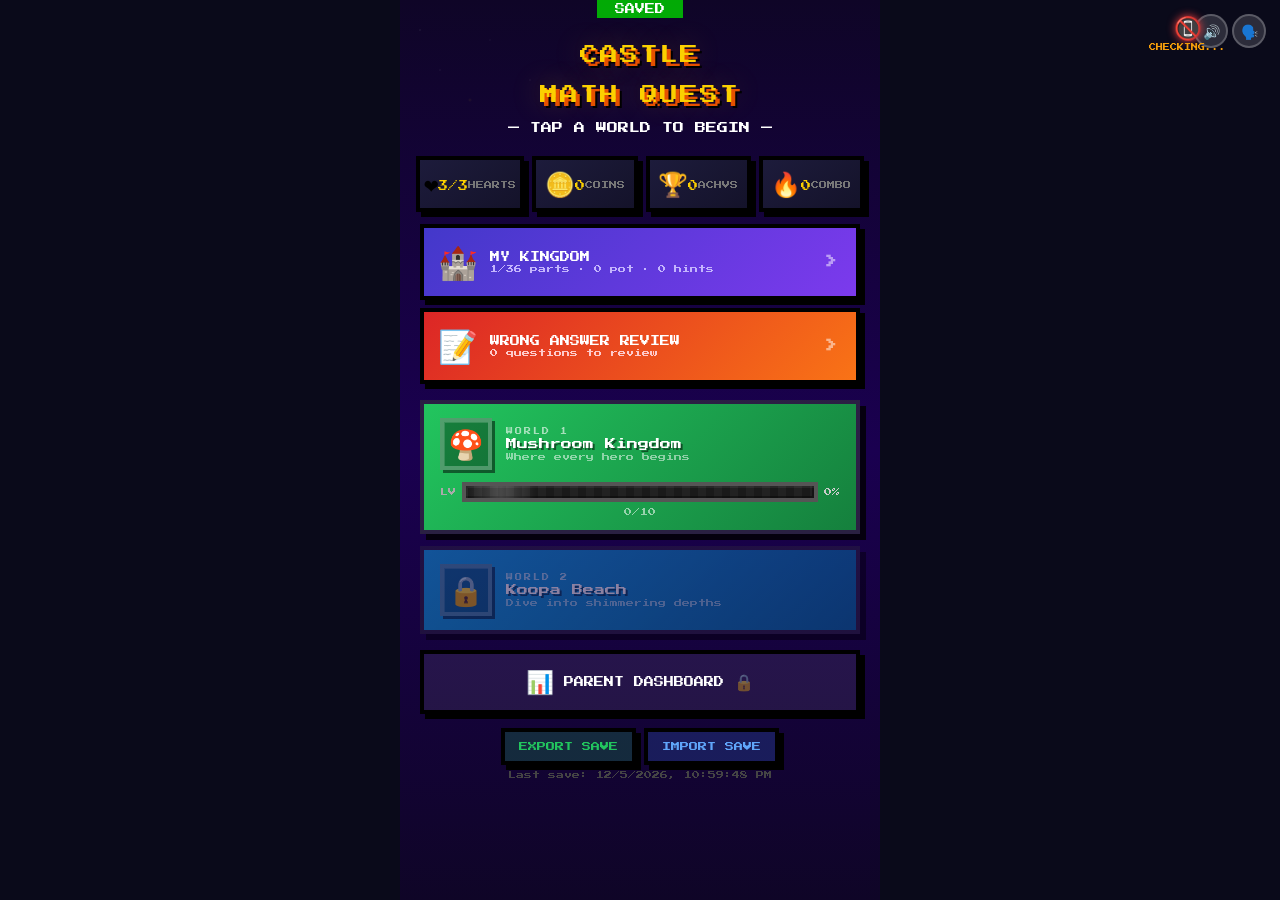
==== commit d8cb08e8: "Add files via upload" ====
--- a/index_bundled.html
+++ b/index_bundled.html
@@ -314,7 +314,7 @@
     <div class="prog-track" style="width:100px;height:16px;"><div id="g-prog" class="prog-fill" style="width:0%;"></div></div>
     <div id="g-qnum" style="font-size:9px;color:#fff;text-shadow:2px 2px 0 #000;"></div>
   </div>
-  <div id="g-scene" style="position:relative;height:80px;flex-shrink:0;overflow:hidden;pointer-events:none;"></div>
+  <div id="g-scene" style="position:relative;height:70px;flex-shrink:0;overflow:hidden;pointer-events:none;"></div>
   <div style="flex:1;display:flex;flex-direction:column;align-items:center;justify-content:center;padding:8px 14px;gap:14px;overflow:hidden;">
     <div id="q-card" class="q-card" style="max-width:380px;min-height:120px;display:flex;flex-direction:column;align-items:center;justify-content:center;text-align:center;">
       <div id="q-icon" style="margin-bottom:6px;"></div>
@@ -3756,41 +3756,44 @@
   var styleEl=document.createElementNS(svg,'style');
   styleEl.textContent='@keyframes sFloatR{0%{transform:translateX(-40px)}100%{transform:translateX(520px)}}@keyframes sFloatL{0%{transform:translateX(520px)}100%{transform:translateX(-40px)}}@keyframes sFloatU{0%{transform:translateY(10px)}100%{transform:translateY(-20px)}}@keyframes sFloatD{0%{transform:translateY(-10px)}100%{transform:translateY(10px)}}@keyframes sPulse{0%,100%{opacity:.3}50%{opacity:1}}@keyframes sBob{0%,100%{transform:translateY(0)}50%{transform:translateY(-6px)}}@keyframes sFlash{0%,90%,100%{opacity:0}95%{opacity:1}}';
   defs.appendChild(styleEl);sv.appendChild(defs);
+  // Wrapper shifts all elements down 20px so they appear below the progress bar
+  var wrap=document.createElementNS(svg,'g');wrap.setAttribute('transform','translate(0,20)');
   var rng=function(a,b){return a+Math.random()*(b-a);};
-  // Each world gets unique animated elements
-  if(idx===0){ // Meadow — clouds + birds
-    for(var i=0;i<3;i++){var c=document.createElementNS(svg,'g');c.innerHTML='<ellipse cx="0" cy="0" rx="'+rng(18,30)+'" ry="'+rng(8,14)+'" fill="rgba(255,255,255,.45)"/><ellipse cx="'+rng(-12,12)+'" cy="'+rng(-6,-2)+'" rx="'+rng(14,22)+'" ry="'+rng(6,10)+'" fill="rgba(255,255,255,.5)"/>';c.style.cssText='animation:sFloatR '+(14+i*4)+'s linear infinite;animation-delay:'+(-i*5)+'s;transform-origin:0 0;';c.setAttribute('transform','translate('+rng(50,200)+','+rng(15,45)+')');sv.appendChild(c);}
-    for(var i=0;i<2;i++){var b=document.createElementNS(svg,'text');b.textContent='🐦';b.setAttribute('font-size','12');b.setAttribute('x','0');b.setAttribute('y','0');b.style.cssText='animation:sFloatR '+(7+i*3)+'s linear infinite;animation-delay:'+(-i*3)+'s;';b.setAttribute('transform','translate('+rng(0,200)+','+rng(20,50)+')');sv.appendChild(b);}
-    for(var i=0;i<4;i++){var f=document.createElementNS(svg,'text');f.textContent='✨';f.setAttribute('font-size',rng(6,10).toFixed(0));f.setAttribute('x','0');f.setAttribute('y','0');f.style.cssText='animation:sPulse '+(1.5+Math.random())+'s ease-in-out infinite;animation-delay:'+(-i*.7)+'s;';f.setAttribute('transform','translate('+rng(20,460)+','+rng(40,75)+')');sv.appendChild(f);}
-  }else if(idx===1){ // Beach — waves + birds + bubbles
-    for(var i=0;i<3;i++){var wv=document.createElementNS(svg,'path');wv.setAttribute('d','M0,'+(30+i*12)+' Q60,'+(20+i*12)+' 120,'+(30+i*12)+' T240,'+(30+i*12)+' T360,'+(30+i*12)+' T480,'+(30+i*12));wv.setAttribute('fill','none');wv.setAttribute('stroke','rgba(255,255,255,'+(0.15+i*0.08)+')');wv.setAttribute('stroke-width','2');wv.style.cssText='animation:sFloatR '+(8+i*2)+'s linear infinite;animation-delay:'+(-i*2)+'s;';sv.appendChild(wv);}
-    for(var i=0;i<3;i++){var bb=document.createElementNS(svg,'circle');bb.setAttribute('r',rng(2,5).toFixed(1));bb.setAttribute('fill','rgba(255,255,255,.25)');bb.style.cssText='animation:sFloatU '+(3+Math.random()*2)+'s ease-in-out infinite;animation-delay:'+(-i*1.2)+'s;';bb.setAttribute('cx',rng(50,430).toFixed(0));bb.setAttribute('cy',rng(50,75).toFixed(0));sv.appendChild(bb);}
-  }else if(idx===2){ // Lava — embers
-    for(var i=0;i<6;i++){var em=document.createElementNS(svg,'circle');em.setAttribute('r',rng(1.5,3.5).toFixed(1));em.setAttribute('fill','rgba(255,'+Math.floor(rng(100,200))+',0,.6)');em.style.cssText='animation:sFloatU '+(1.5+Math.random()*2)+'s ease-in-out infinite;animation-delay:'+(-i*.5)+'s;';em.setAttribute('cx',rng(20,460).toFixed(0));em.setAttribute('cy',rng(40,75).toFixed(0));sv.appendChild(em);}
-    for(var i=0;i<2;i++){var lg=document.createElementNS(svg,'rect');lg.setAttribute('width','100%');lg.setAttribute('height','3');lg.setAttribute('fill','rgba(255,80,0,.12)');lg.style.cssText='animation:sPulse 2s ease-in-out infinite;animation-delay:'+(-i)+'s;';lg.setAttribute('y',(rng(60,75)).toFixed(0));sv.appendChild(lg);}
-  }else if(idx===3){ // Ice — snowflakes + aurora
-    for(var i=0;i<8;i++){var sn=document.createElementNS(svg,'text');sn.textContent='❄';sn.setAttribute('font-size',rng(6,12).toFixed(0));sn.setAttribute('fill','rgba(255,255,255,.5)');sn.style.cssText='animation:sFloatD '+(3+Math.random()*3)+'s ease-in-out infinite;animation-delay:'+(-i*.6)+'s;';sn.setAttribute('x',rng(10,470).toFixed(0));sn.setAttribute('y',rng(10,60).toFixed(0));sv.appendChild(sn);}
-    var au=document.createElementNS(svg,'ellipse');au.setAttribute('cx','240');au.setAttribute('cy','30');au.setAttribute('rx','200');au.setAttribute('ry','18');au.setAttribute('fill','none');au.setAttribute('stroke','rgba(100,200,255,.12)');au.setAttribute('stroke-width','8');au.style.cssText='animation:sPulse 4s ease-in-out infinite;';sv.appendChild(au);
-  }else if(idx===4){ // Sky — clouds + sun rays
-    for(var i=0;i<3;i++){var c=document.createElementNS(svg,'g');c.innerHTML='<ellipse cx="0" cy="0" rx="'+rng(20,35)+'" ry="'+rng(8,14)+'" fill="rgba(255,255,255,.4)"/><ellipse cx="'+rng(-10,10)+'" cy="'+rng(-6,-2)+'" rx="'+rng(15,25)+'" ry="'+rng(6,10)+'" fill="rgba(255,255,255,.5)"/>';c.style.cssText='animation:sFloatR '+(12+i*5)+'s linear infinite;animation-delay:'+(-i*4)+'s;';c.setAttribute('transform','translate('+rng(50,200)+','+rng(15,50)+')');sv.appendChild(c);}
-    for(var i=0;i<3;i++){var rd=document.createElementNS(svg,'text');rd.textContent='☀';rd.setAttribute('font-size','16');rd.style.cssText='animation:sPulse 3s ease-in-out infinite;animation-delay:'+(-i)+'s;';rd.setAttribute('x',rng(350,440).toFixed(0));rd.setAttribute('y',rng(15,35).toFixed(0));sv.appendChild(rd);}
-  }else if(idx===5){ // Dark Castle — bats + stars + moon
-    var mn=document.createElementNS(svg,'text');mn.textContent='🌙';mn.setAttribute('font-size','22');mn.setAttribute('x','420');mn.setAttribute('y','30');mn.style.cssText='animation:sBob 4s ease-in-out infinite;';sv.appendChild(mn);
-    for(var i=0;i<3;i++){var bt=document.createElementNS(svg,'text');bt.textContent='🦇';bt.setAttribute('font-size',rng(8,14).toFixed(0));bt.style.cssText='animation:sFloatL '+(5+Math.random()*3)+'s linear infinite;animation-delay:'+(-i*2)+'s;';bt.setAttribute('transform','translate('+rng(100,400)+','+rng(15,55)+')');sv.appendChild(bt);}
-    for(var i=0;i<5;i++){var st=document.createElementNS(svg,'circle');st.setAttribute('r',rng(1,2).toFixed(1));st.setAttribute('fill','rgba(255,255,255,.5)');st.style.cssText='animation:sPulse '+(1+Math.random()*2)+'s ease-in-out infinite;animation-delay:'+(-i*.4)+'s;';st.setAttribute('cx',rng(10,470).toFixed(0));st.setAttribute('cy',rng(5,60).toFixed(0));sv.appendChild(st);}
-  }else if(idx===6){ // Forest — fireflies + spores
-    for(var i=0;i<6;i++){var ff=document.createElementNS(svg,'circle');ff.setAttribute('r',rng(1.5,3).toFixed(1));ff.setAttribute('fill','rgba(150,255,100,.5)');ff.style.cssText='animation:sBob '+(2+Math.random()*2)+'s ease-in-out infinite;animation-delay:'+(-i*.6)+'s;';ff.setAttribute('cx',rng(20,460).toFixed(0));ff.setAttribute('cy',rng(20,65).toFixed(0));sv.appendChild(ff);}
-    for(var i=0;i<3;i++){var sp=document.createElementNS(svg,'text');sp.textContent='🍃';sp.setAttribute('font-size',rng(8,12).toFixed(0));sp.style.cssText='animation:sFloatR '+(8+Math.random()*4)+'s linear infinite;animation-delay:'+(-i*3)+'s;';sp.setAttribute('transform','translate('+rng(0,200)+','+rng(20,60)+')');sv.appendChild(sp);}
-  }else if(idx===7){ // Thunder — rain + lightning
-    for(var i=0;i<10;i++){var rn=document.createElementNS(svg,'line');rn.setAttribute('x1',rng(0,480).toFixed(0));rn.setAttribute('y1','0');rn.setAttribute('x2',rng(-5,5).toFixed(0));rn.setAttribute('y2','12');rn.setAttribute('stroke','rgba(150,180,255,.3)');rn.setAttribute('stroke-width','1.5');rn.style.cssText='animation:sFloatD '+(0.4+Math.random()*0.4)+'s linear infinite;animation-delay:'+(-i*.15)+'s;';rn.setAttribute('transform','translate(0,'+rng(0,50).toFixed(0)+')');sv.appendChild(rn);}
-    var lt=document.createElementNS(svg,'polygon');lt.setAttribute('points','240,0 250,30 245,30 255,55 235,25 242,25');lt.setAttribute('fill','rgba(255,255,200,.7)');lt.style.cssText='animation:sFlash 5s linear infinite;';sv.appendChild(lt);
-  }else if(idx===8){ // Ocean — bubbles + fish + seaweed
-    for(var i=0;i<4;i++){var bb=document.createElementNS(svg,'circle');bb.setAttribute('r',rng(2,5).toFixed(1));bb.setAttribute('fill','none');bb.setAttribute('stroke','rgba(100,180,255,.3)');bb.setAttribute('stroke-width','1');bb.style.cssText='animation:sFloatU '+(3+Math.random()*2)+'s ease-in-out infinite;animation-delay:'+(-i*1)+'s;';bb.setAttribute('cx',rng(30,450).toFixed(0));bb.setAttribute('cy',rng(40,75).toFixed(0));sv.appendChild(bb);}
-    for(var i=0;i<2;i++){var fi=document.createElementNS(svg,'text');fi.textContent=i===0?'🐟':'🐠';fi.setAttribute('font-size','12');fi.style.cssText='animation:sFloatR '+(8+i*3)+'s linear infinite;animation-delay:'+(-i*4)+'s;';fi.setAttribute('transform','translate('+rng(0,150)+','+rng(25,55)+')');sv.appendChild(fi);}
-    for(var i=0;i<3;i++){var sw=document.createElementNS(svg,'path');sw.setAttribute('d','M'+(80+i*140)+',80 Q'+(80+i*140+8)+',60 '+(80+i*140)+',45 Q'+(80+i*140-6)+',30 '+(80+i*140)+',15');sw.setAttribute('fill','none');sw.setAttribute('stroke','rgba(50,150,80,.35)');sw.setAttribute('stroke-width','3');sw.style.cssText='animation:sBob 3s ease-in-out infinite;animation-delay:'+(-i*.8)+'s;';sv.appendChild(sw);}
-  }else{ // default — fireflies
-    for(var i=0;i<4;i++){var ff=document.createElementNS(svg,'circle');ff.setAttribute('r',rng(1,2.5).toFixed(1));ff.setAttribute('fill','rgba(255,200,100,.4)');ff.style.cssText='animation:sPulse '+(1.5+Math.random())+'s ease-in-out infinite;animation-delay:'+(-i*.5)+'s;';ff.setAttribute('cx',rng(20,460).toFixed(0));ff.setAttribute('cy',rng(15,65).toFixed(0));sv.appendChild(ff);}
-  }
+  var w=wrap; // shorthand
+  if(idx===0){
+    for(var i=0;i<3;i++){var c=document.createElementNS(svg,'g');c.innerHTML='<ellipse cx="0" cy="0" rx="'+rng(18,30)+'" ry="'+rng(8,14)+'" fill="rgba(255,255,255,.45)"/><ellipse cx="'+rng(-12,12)+'" cy="'+rng(-6,-2)+'" rx="'+rng(14,22)+'" ry="'+rng(6,10)+'" fill="rgba(255,255,255,.5)"/>';c.style.cssText='animation:sFloatR '+(14+i*4)+'s linear infinite;animation-delay:'+(-i*5)+'s;transform-origin:0 0;';c.setAttribute('transform','translate('+rng(50,200)+','+rng(10,40)+')');w.appendChild(c);}
+    for(var i=0;i<2;i++){var b=document.createElementNS(svg,'text');b.textContent='🐦';b.setAttribute('font-size','12');b.setAttribute('x','0');b.setAttribute('y','0');b.style.cssText='animation:sFloatR '+(7+i*3)+'s linear infinite;animation-delay:'+(-i*3)+'s;';b.setAttribute('transform','translate('+rng(0,200)+','+rng(15,45)+')');w.appendChild(b);}
+    for(var i=0;i<4;i++){var f=document.createElementNS(svg,'text');f.textContent='✨';f.setAttribute('font-size',rng(6,10).toFixed(0));f.setAttribute('x','0');f.setAttribute('y','0');f.style.cssText='animation:sPulse '+(1.5+Math.random())+'s ease-in-out infinite;animation-delay:'+(-i*.7)+'s;';f.setAttribute('transform','translate('+rng(20,460)+','+rng(30,55)+')');w.appendChild(f);}
+  }else if(idx===1){
+    for(var i=0;i<3;i++){var wv=document.createElementNS(svg,'path');wv.setAttribute('d','M0,'+(25+i*12)+' Q60,'+(15+i*12)+' 120,'+(25+i*12)+' T240,'+(25+i*12)+' T360,'+(25+i*12)+' T480,'+(25+i*12));wv.setAttribute('fill','none');wv.setAttribute('stroke','rgba(255,255,255,'+(0.15+i*0.08)+')');wv.setAttribute('stroke-width','2');wv.style.cssText='animation:sFloatR '+(8+i*2)+'s linear infinite;animation-delay:'+(-i*2)+'s;';w.appendChild(wv);}
+    for(var i=0;i<3;i++){var bb=document.createElementNS(svg,'circle');bb.setAttribute('r',rng(2,5).toFixed(1));bb.setAttribute('fill','rgba(255,255,255,.25)');bb.style.cssText='animation:sFloatU '+(3+Math.random()*2)+'s ease-in-out infinite;animation-delay:'+(-i*1.2)+'s;';bb.setAttribute('cx',rng(50,430).toFixed(0));bb.setAttribute('cy',rng(40,55).toFixed(0));w.appendChild(bb);}
+  }else if(idx===2){
+    for(var i=0;i<6;i++){var em=document.createElementNS(svg,'circle');em.setAttribute('r',rng(1.5,3.5).toFixed(1));em.setAttribute('fill','rgba(255,'+Math.floor(rng(100,200))+',0,.6)');em.style.cssText='animation:sFloatU '+(1.5+Math.random()*2)+'s ease-in-out infinite;animation-delay:'+(-i*.5)+'s;';em.setAttribute('cx',rng(20,460).toFixed(0));em.setAttribute('cy',rng(30,55).toFixed(0));w.appendChild(em);}
+    for(var i=0;i<2;i++){var lg=document.createElementNS(svg,'rect');lg.setAttribute('width','100%');lg.setAttribute('height','3');lg.setAttribute('fill','rgba(255,80,0,.12)');lg.style.cssText='animation:sPulse 2s ease-in-out infinite;animation-delay:'+(-i)+'s;';lg.setAttribute('y',(rng(45,55)).toFixed(0));w.appendChild(lg);}
+  }else if(idx===3){
+    for(var i=0;i<8;i++){var sn=document.createElementNS(svg,'text');sn.textContent='❄';sn.setAttribute('font-size',rng(6,12).toFixed(0));sn.setAttribute('fill','rgba(255,255,255,.5)');sn.style.cssText='animation:sFloatD '+(3+Math.random()*3)+'s ease-in-out infinite;animation-delay:'+(-i*.6)+'s;';sn.setAttribute('x',rng(10,470).toFixed(0));sn.setAttribute('y',rng(10,50).toFixed(0));w.appendChild(sn);}
+    var au=document.createElementNS(svg,'ellipse');au.setAttribute('cx','240');au.setAttribute('cy','20');au.setAttribute('rx','200');au.setAttribute('ry','15');au.setAttribute('fill','none');au.setAttribute('stroke','rgba(100,200,255,.12)');au.setAttribute('stroke-width','6');au.style.cssText='animation:sPulse 4s ease-in-out infinite;';w.appendChild(au);
+  }else if(idx===4){
+    for(var i=0;i<3;i++){var c=document.createElementNS(svg,'g');c.innerHTML='<ellipse cx="0" cy="0" rx="'+rng(20,35)+'" ry="'+rng(8,14)+'" fill="rgba(255,255,255,.4)"/><ellipse cx="'+rng(-10,10)+'" cy="'+rng(-6,-2)+'" rx="'+rng(15,25)+'" ry="'+rng(6,10)+'" fill="rgba(255,255,255,.5)"/>';c.style.cssText='animation:sFloatR '+(12+i*5)+'s linear infinite;animation-delay:'+(-i*4)+'s;';c.setAttribute('transform','translate('+rng(50,200)+','+rng(10,45)+')');w.appendChild(c);}
+    for(var i=0;i<3;i++){var rd=document.createElementNS(svg,'text');rd.textContent='☀';rd.setAttribute('font-size','16');rd.style.cssText='animation:sPulse 3s ease-in-out infinite;animation-delay:'+(-i)+'s;';rd.setAttribute('x',rng(350,440).toFixed(0));rd.setAttribute('y',rng(10,30).toFixed(0));w.appendChild(rd);}
+  }else if(idx===5){
+    var mn=document.createElementNS(svg,'text');mn.textContent='🌙';mn.setAttribute('font-size','20');mn.setAttribute('x','420');mn.setAttribute('y','25');mn.style.cssText='animation:sBob 4s ease-in-out infinite;';w.appendChild(mn);
+    for(var i=0;i<3;i++){var bt=document.createElementNS(svg,'text');bt.textContent='🦇';bt.setAttribute('font-size',rng(8,14).toFixed(0));bt.style.cssText='animation:sFloatL '+(5+Math.random()*3)+'s linear infinite;animation-delay:'+(-i*2)+'s;';bt.setAttribute('transform','translate('+rng(100,400)+','+rng(10,50)+')');w.appendChild(bt);}
+    for(var i=0;i<5;i++){var st=document.createElementNS(svg,'circle');st.setAttribute('r',rng(1,2).toFixed(1));st.setAttribute('fill','rgba(255,255,255,.5)');st.style.cssText='animation:sPulse '+(1+Math.random()*2)+'s ease-in-out infinite;animation-delay:'+(-i*.4)+'s;';st.setAttribute('cx',rng(10,470).toFixed(0));st.setAttribute('cy',rng(5,50).toFixed(0));w.appendChild(st);}
+  }else if(idx===6){
+    for(var i=0;i<6;i++){var ff=document.createElementNS(svg,'circle');ff.setAttribute('r',rng(1.5,3).toFixed(1));ff.setAttribute('fill','rgba(150,255,100,.5)');ff.style.cssText='animation:sBob '+(2+Math.random()*2)+'s ease-in-out infinite;animation-delay:'+(-i*.6)+'s;';ff.setAttribute('cx',rng(20,460).toFixed(0));ff.setAttribute('cy',rng(15,55).toFixed(0));w.appendChild(ff);}
+    for(var i=0;i<3;i++){var sp=document.createElementNS(svg,'text');sp.textContent='🍃';sp.setAttribute('font-size',rng(8,12).toFixed(0));sp.style.cssText='animation:sFloatR '+(8+Math.random()*4)+'s linear infinite;animation-delay:'+(-i*3)+'s;';sp.setAttribute('transform','translate('+rng(0,200)+','+rng(15,50)+')');w.appendChild(sp);}
+  }else if(idx===7){
+    for(var i=0;i<10;i++){var rn=document.createElementNS(svg,'line');rn.setAttribute('x1',rng(0,480).toFixed(0));rn.setAttribute('y1','0');rn.setAttribute('x2',rng(-5,5).toFixed(0));rn.setAttribute('y2','12');rn.setAttribute('stroke','rgba(150,180,255,.3)');rn.setAttribute('stroke-width','1.5');rn.style.cssText='animation:sFloatD '+(0.4+Math.random()*0.4)+'s linear infinite;animation-delay:'+(-i*.15)+'s;';rn.setAttribute('transform','translate(0,'+rng(0,45).toFixed(0)+')');w.appendChild(rn);}
+    var lt=document.createElementNS(svg,'polygon');lt.setAttribute('points','240,5 248,28 244,28 252,48 236,22 241,22');lt.setAttribute('fill','rgba(255,255,200,.7)');lt.style.cssText='animation:sFlash 5s linear infinite;';w.appendChild(lt);
+  }else if(idx===8){
+    for(var i=0;i<4;i++){var bb=document.createElementNS(svg,'circle');bb.setAttribute('r',rng(2,5).toFixed(1));bb.setAttribute('fill','none');bb.setAttribute('stroke','rgba(100,180,255,.3)');bb.setAttribute('stroke-width','1');bb.style.cssText='animation:sFloatU '+(3+Math.random()*2)+'s ease-in-out infinite;animation-delay:'+(-i*1)+'s;';bb.setAttribute('cx',rng(30,450).toFixed(0));bb.setAttribute('cy',rng(35,55).toFixed(0));w.appendChild(bb);}
+    for(var i=0;i<2;i++){var fi=document.createElementNS(svg,'text');fi.textContent=i===0?'🐟':'🐠';fi.setAttribute('font-size','12');fi.style.cssText='animation:sFloatR '+(8+i*3)+'s linear infinite;animation-delay:'+(-i*4)+'s;';fi.setAttribute('transform','translate('+rng(0,150)+','+rng(20,45)+')');w.appendChild(fi);}
+    for(var i=0;i<3;i++){var sw=document.createElementNS(svg,'path');sw.setAttribute('d','M'+(80+i*140)+',60 Q'+(80+i*140+8)+',45 '+(80+i*140)+',35 Q'+(80+i*140-6)+',25 '+(80+i*140)+',15');sw.setAttribute('fill','none');sw.setAttribute('stroke','rgba(50,150,80,.35)');sw.setAttribute('stroke-width','3');sw.style.cssText='animation:sBob 3s ease-in-out infinite;animation-delay:'+(-i*.8)+'s;';w.appendChild(sw);}
+  }else{
+    for(var i=0;i<4;i++){var ff=document.createElementNS(svg,'circle');ff.setAttribute('r',rng(1,2.5).toFixed(1));ff.setAttribute('fill','rgba(255,200,100,.4)');ff.style.cssText='animation:sPulse '+(1.5+Math.random())+'s ease-in-out infinite;animation-delay:'+(-i*.5)+'s;';ff.setAttribute('cx',rng(20,460).toFixed(0));ff.setAttribute('cy',rng(10,55).toFixed(0));w.appendChild(ff);}
+  }
+  sv.appendChild(wrap);
   el.appendChild(sv);
 }
 
